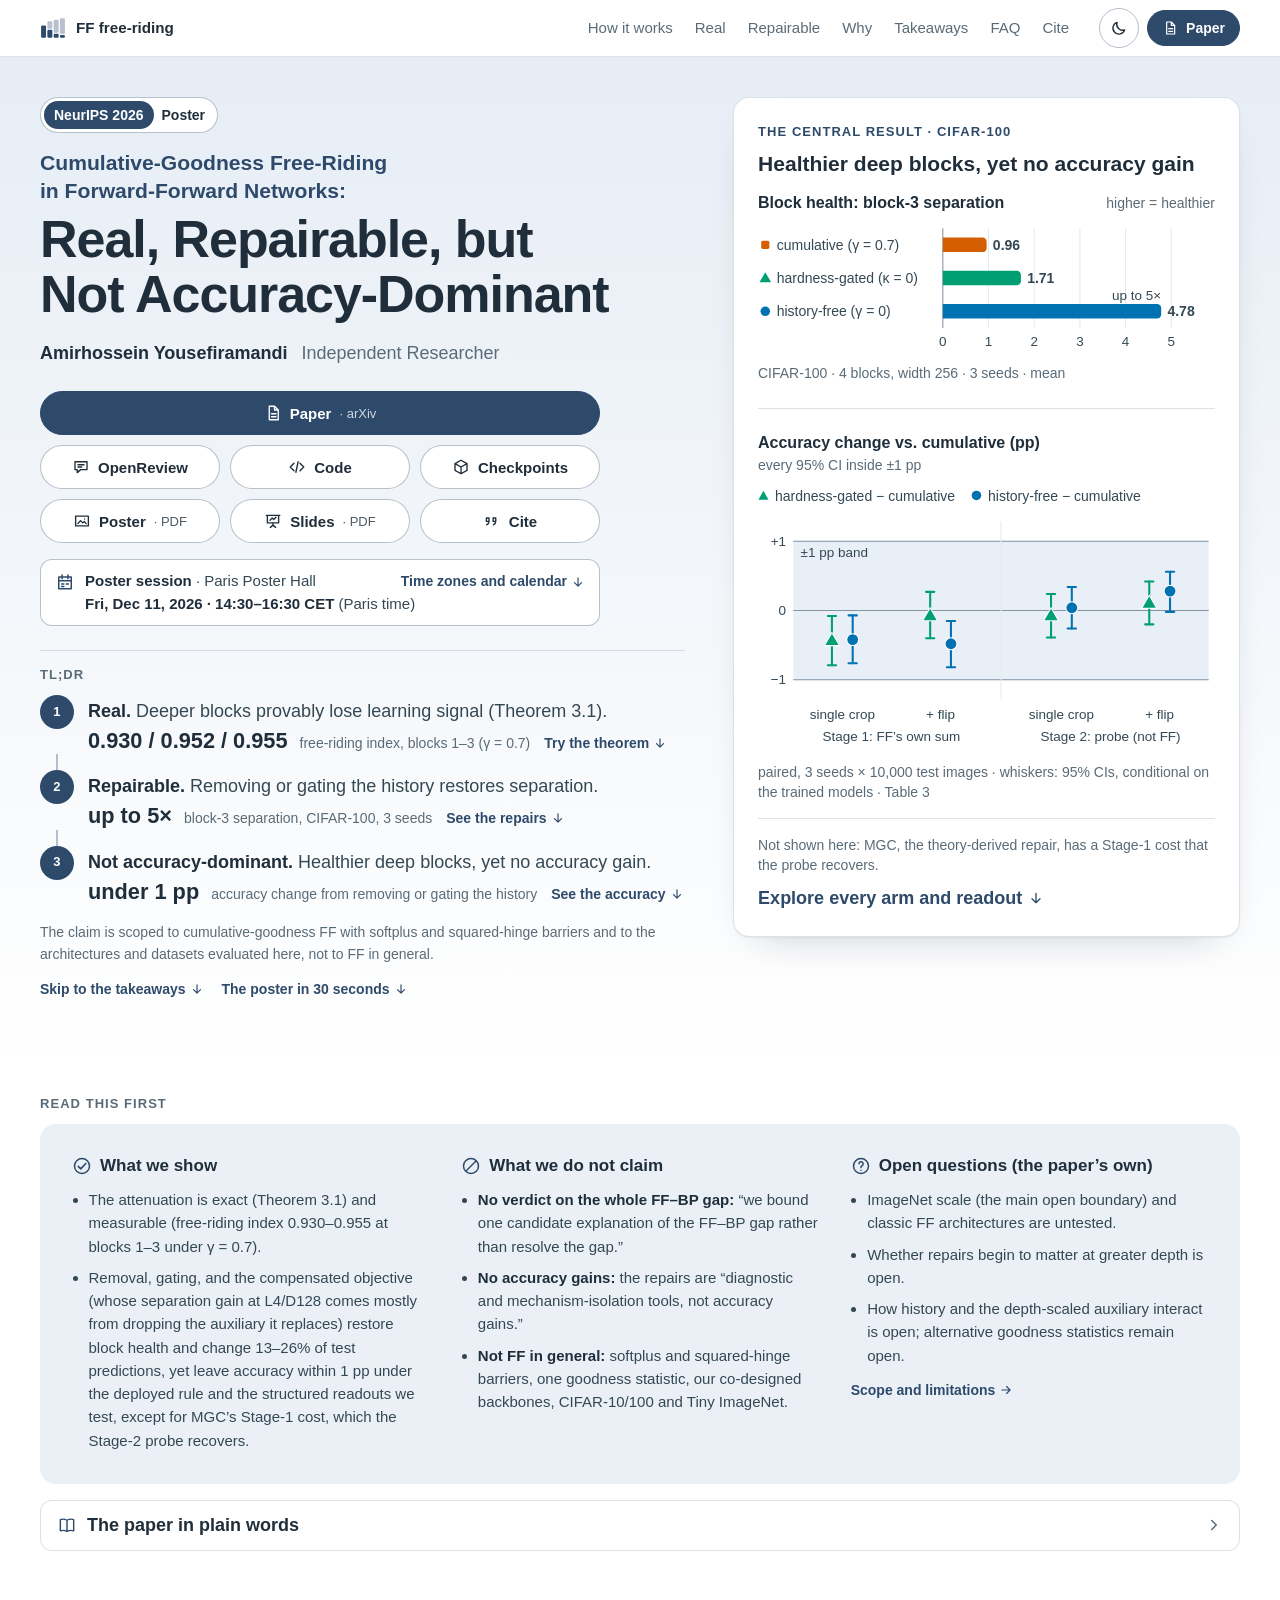
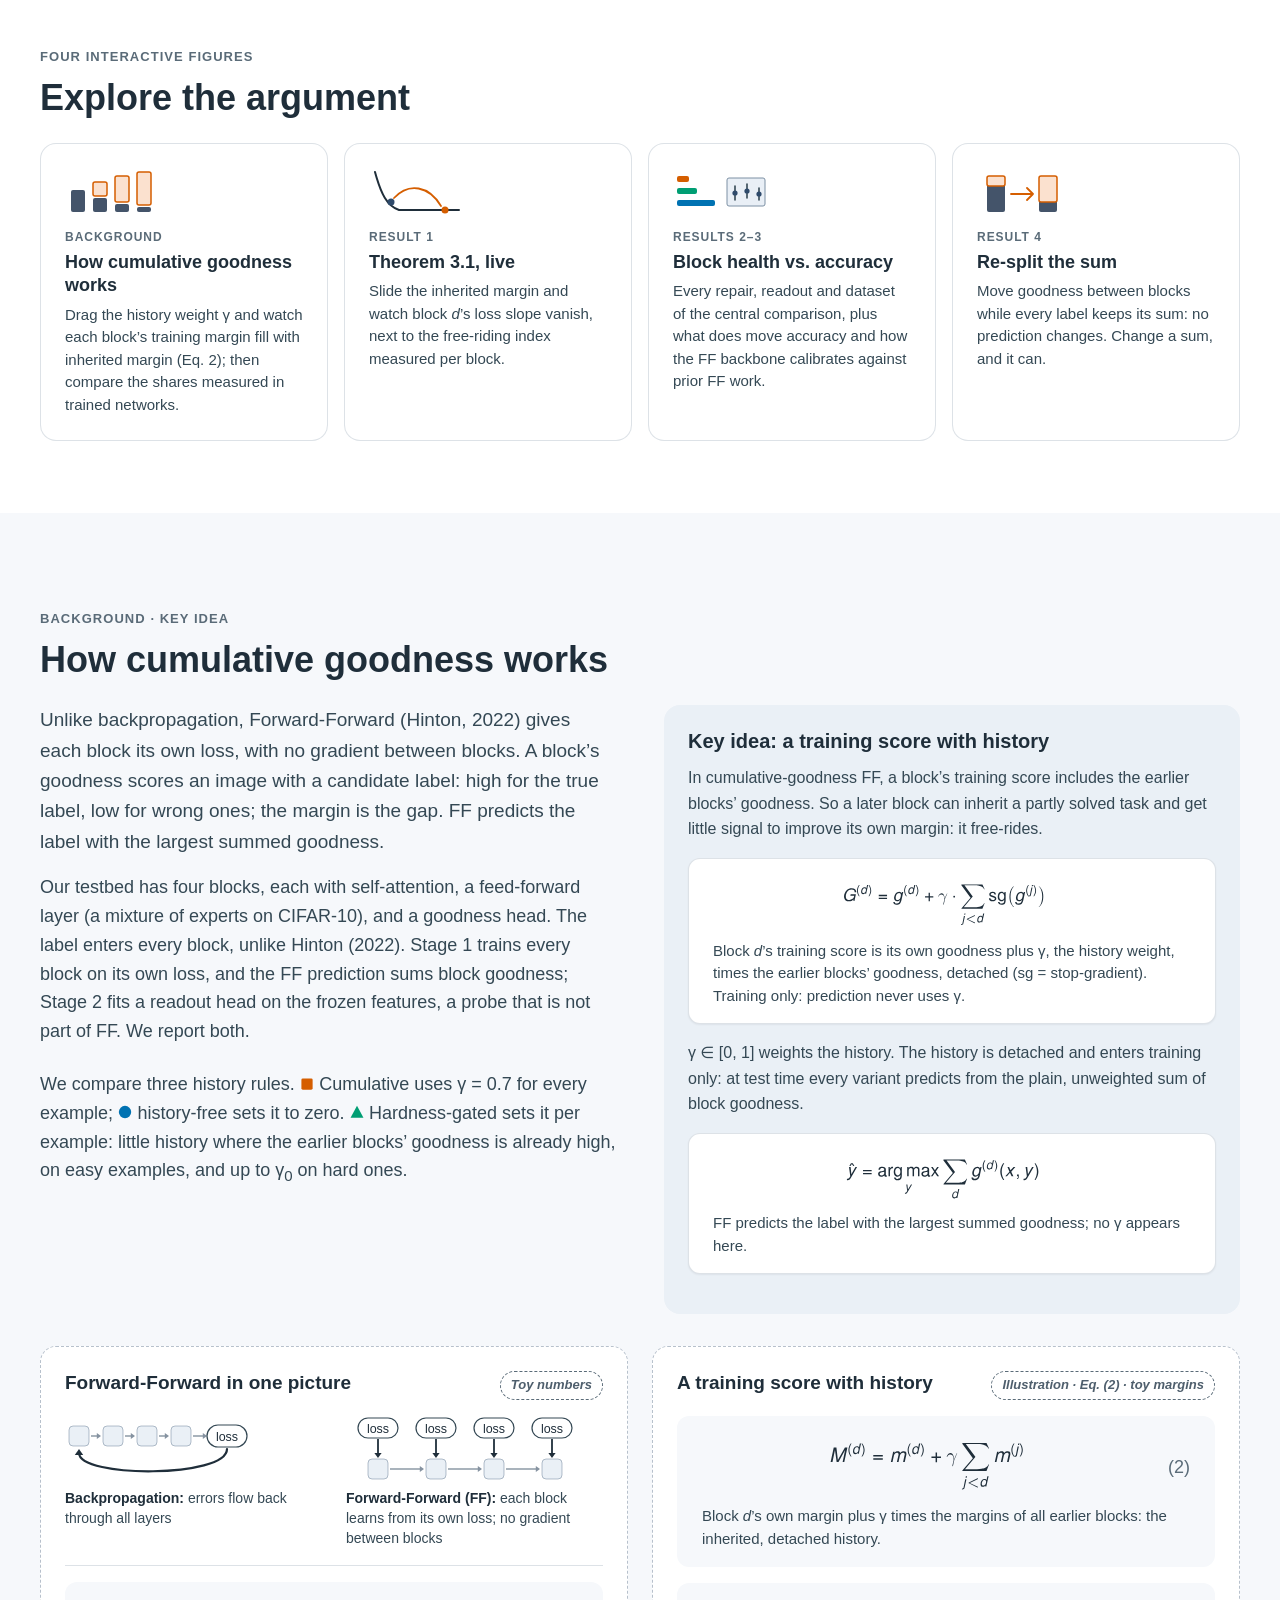
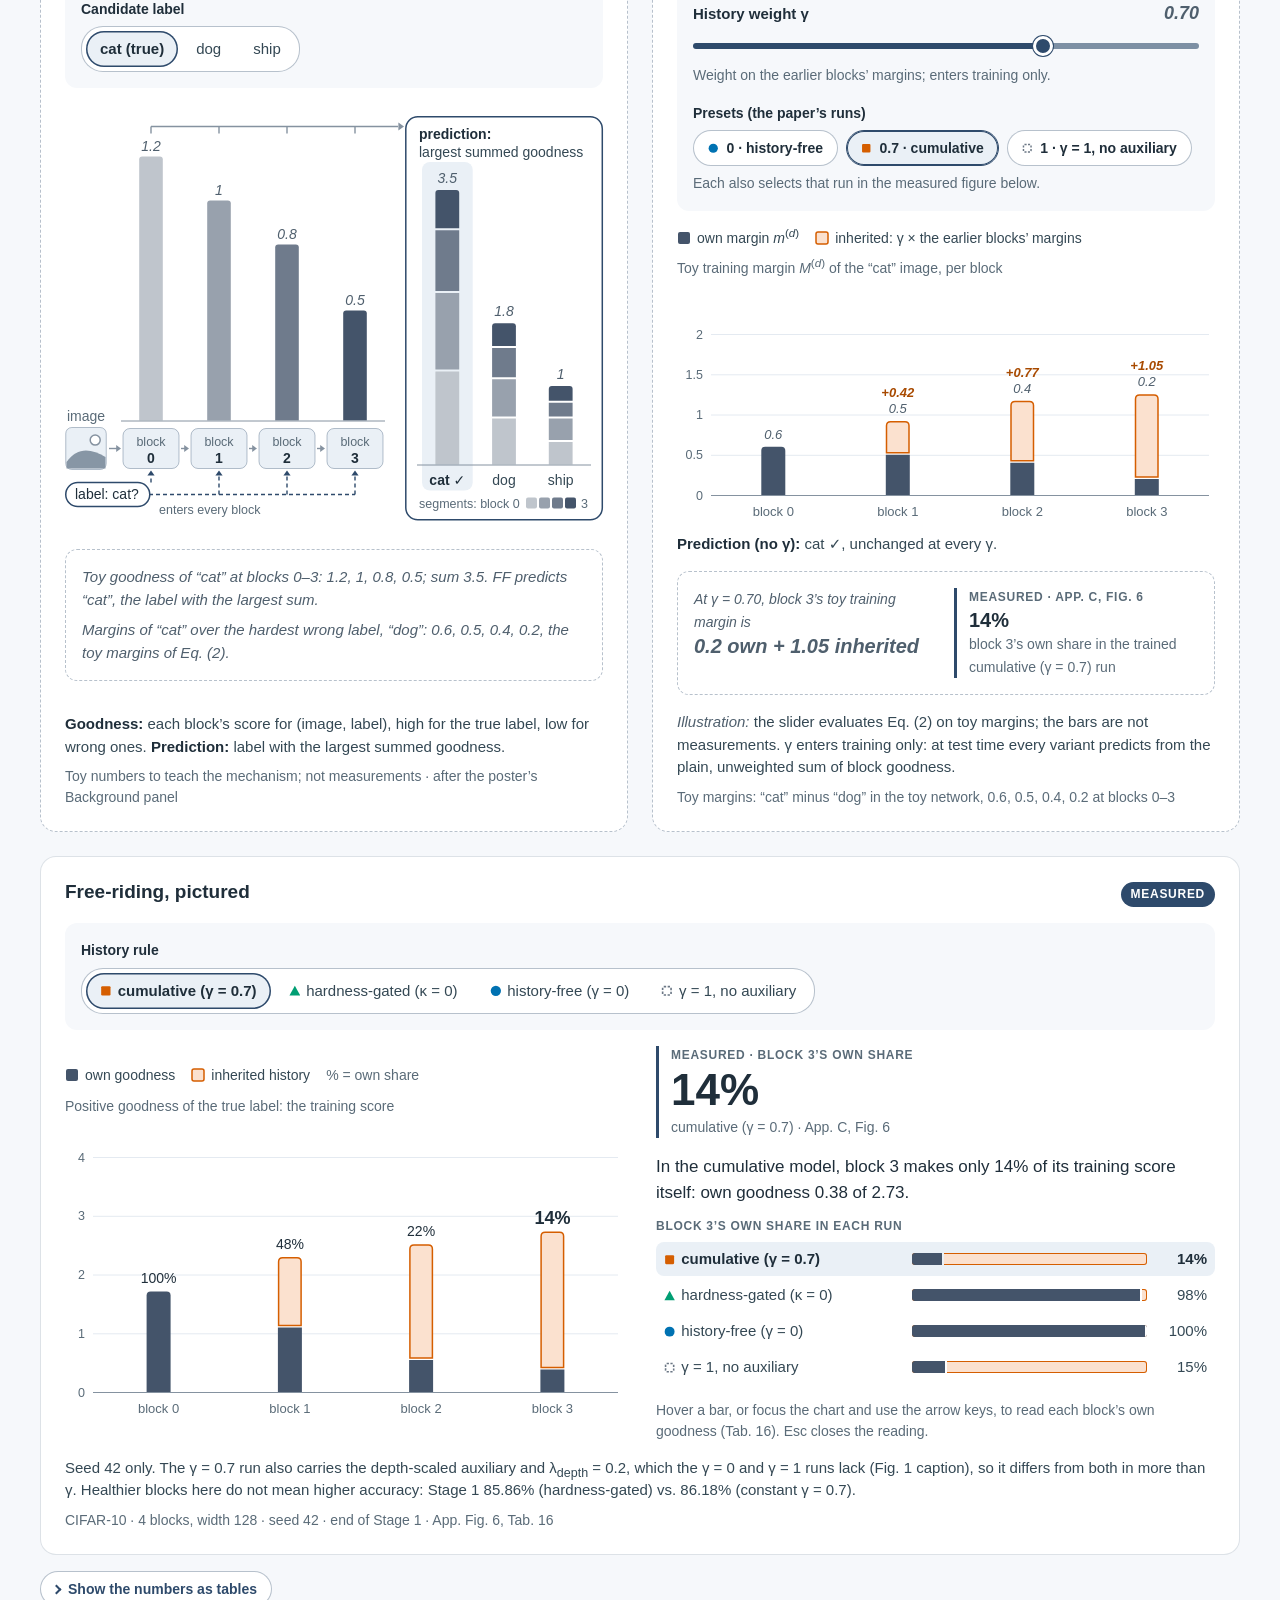
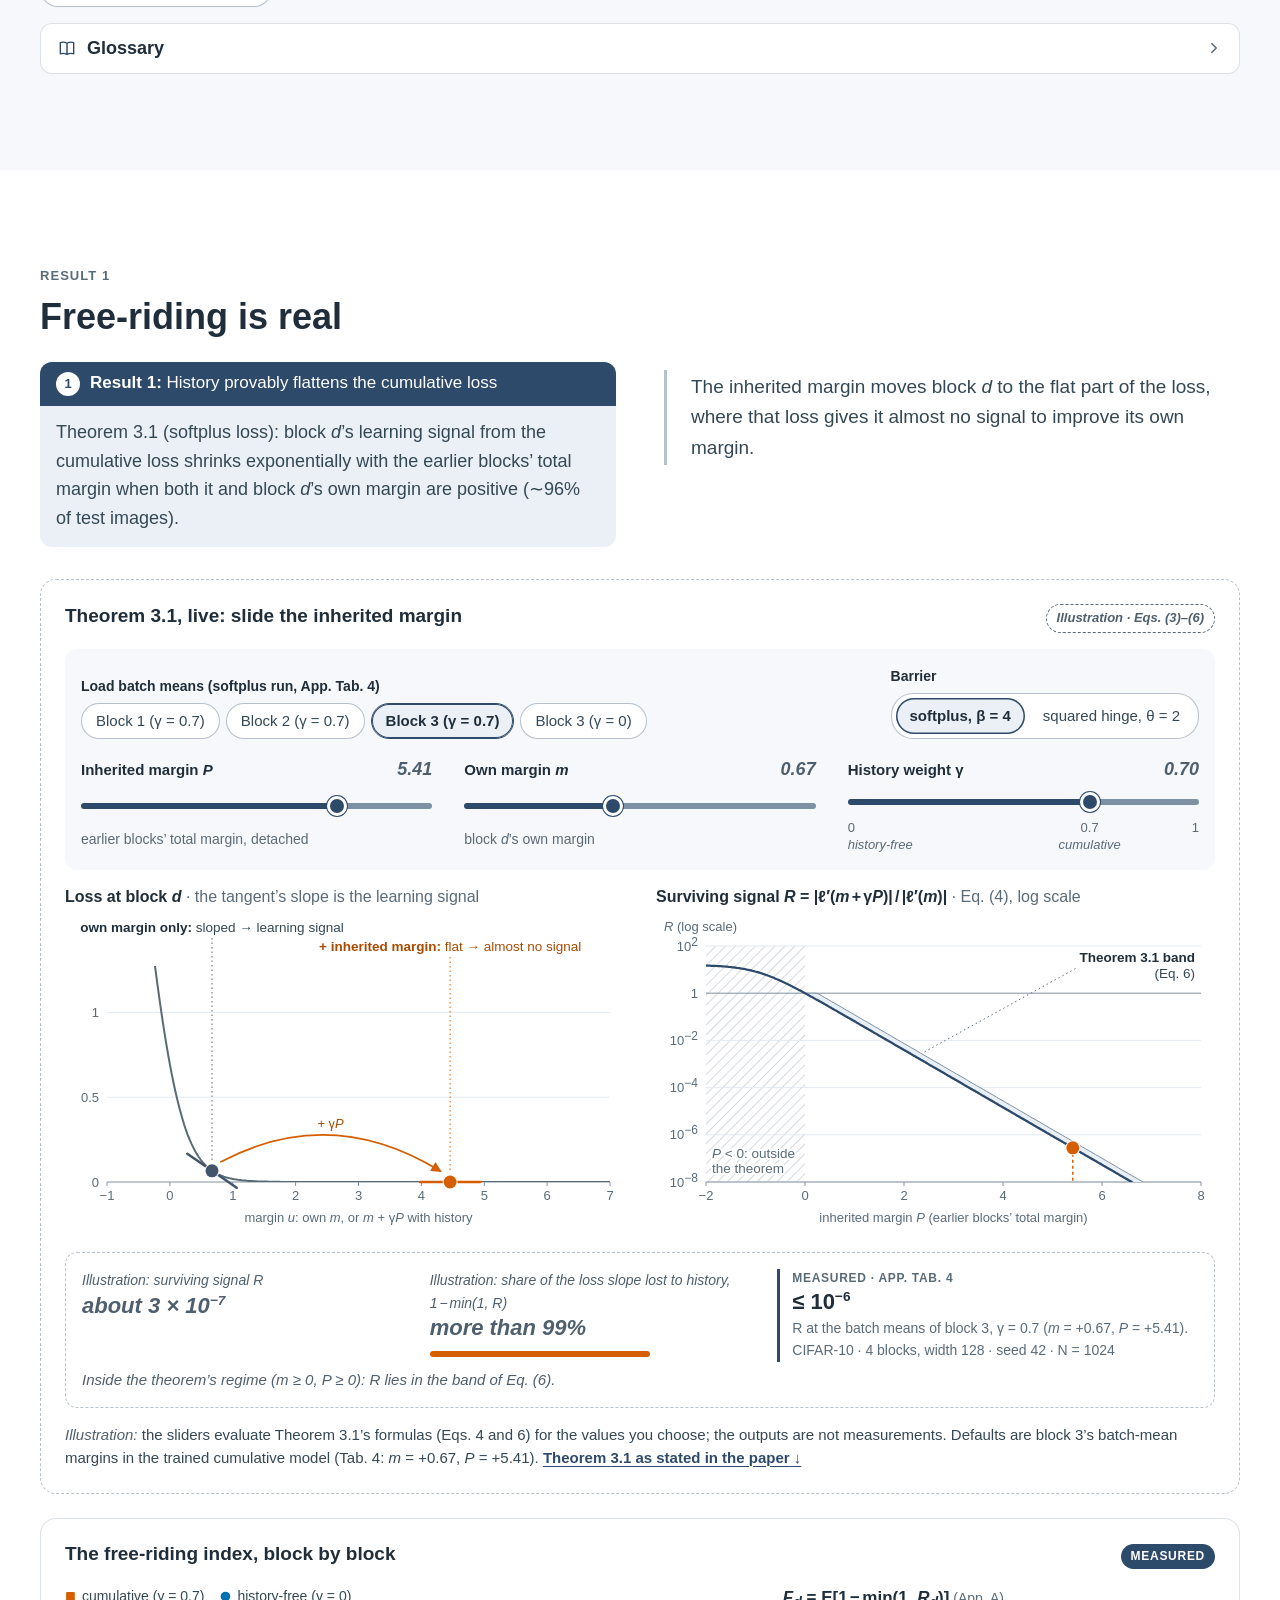
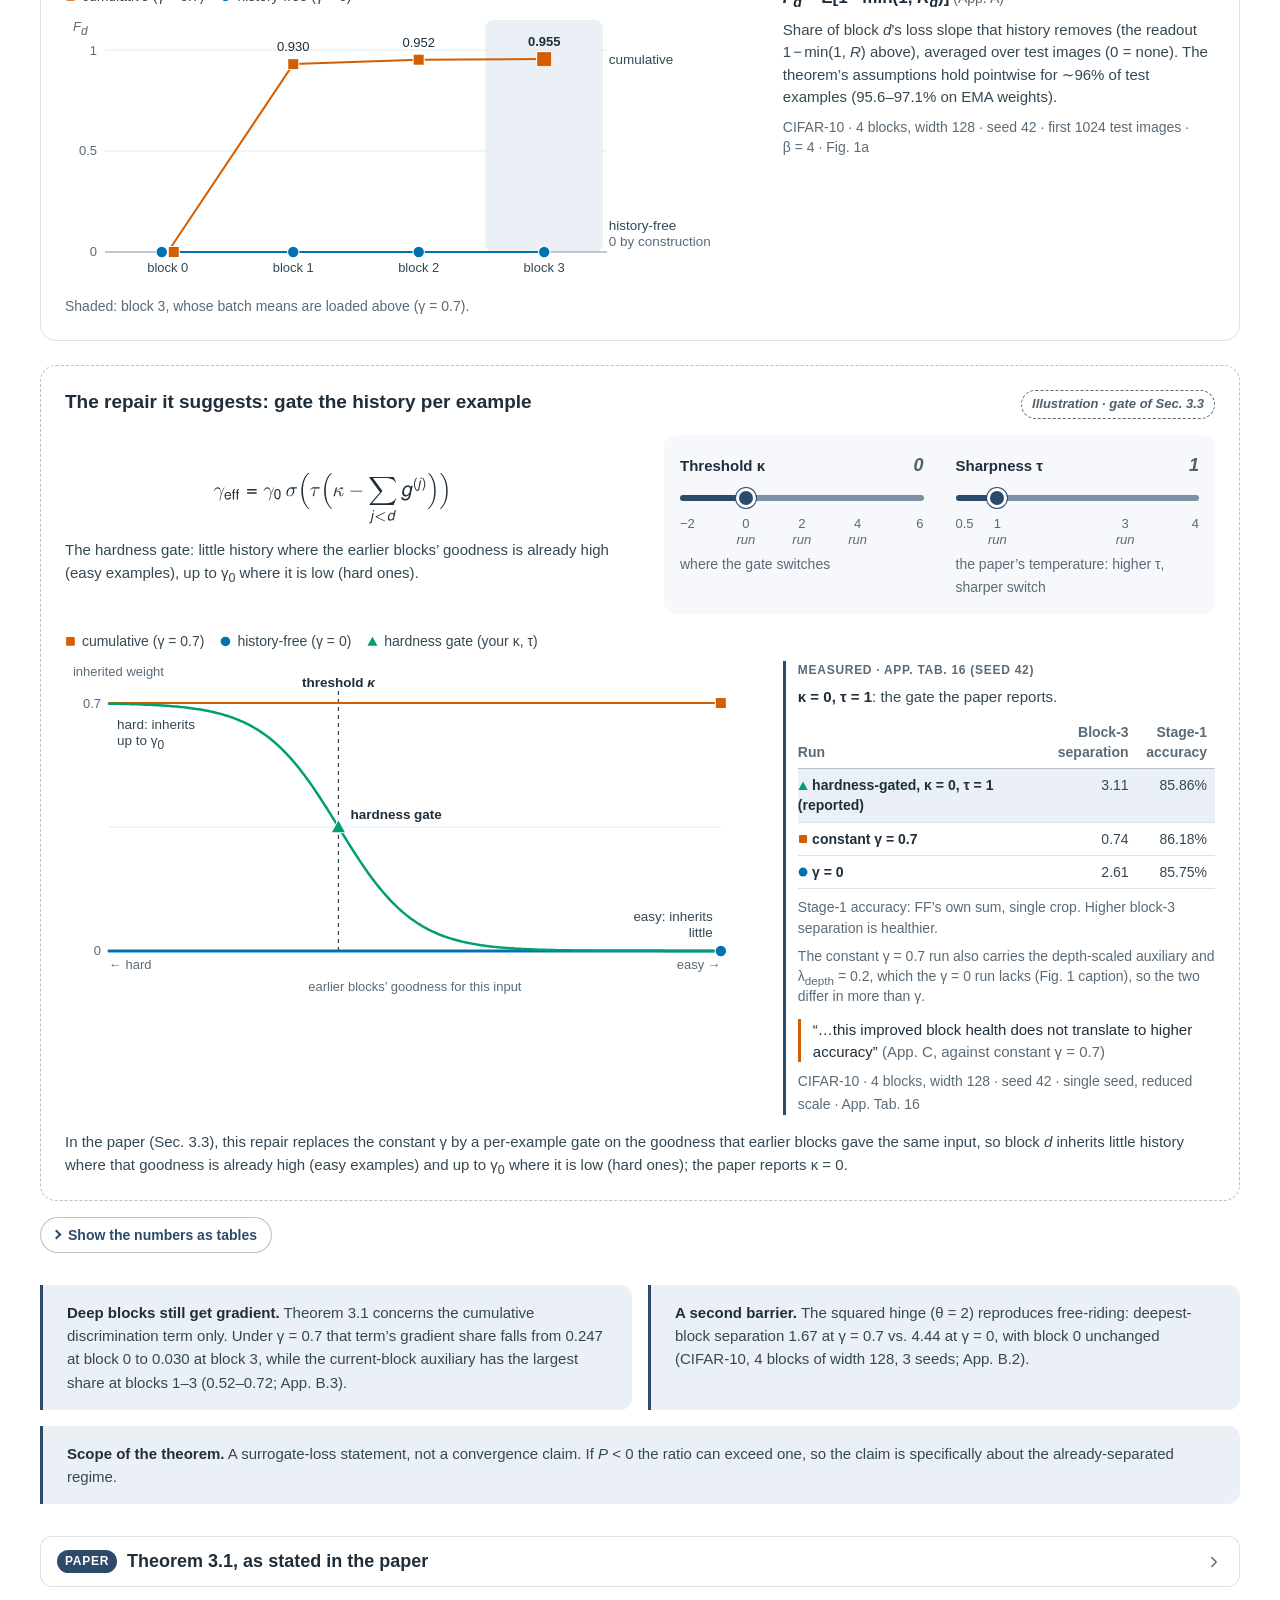
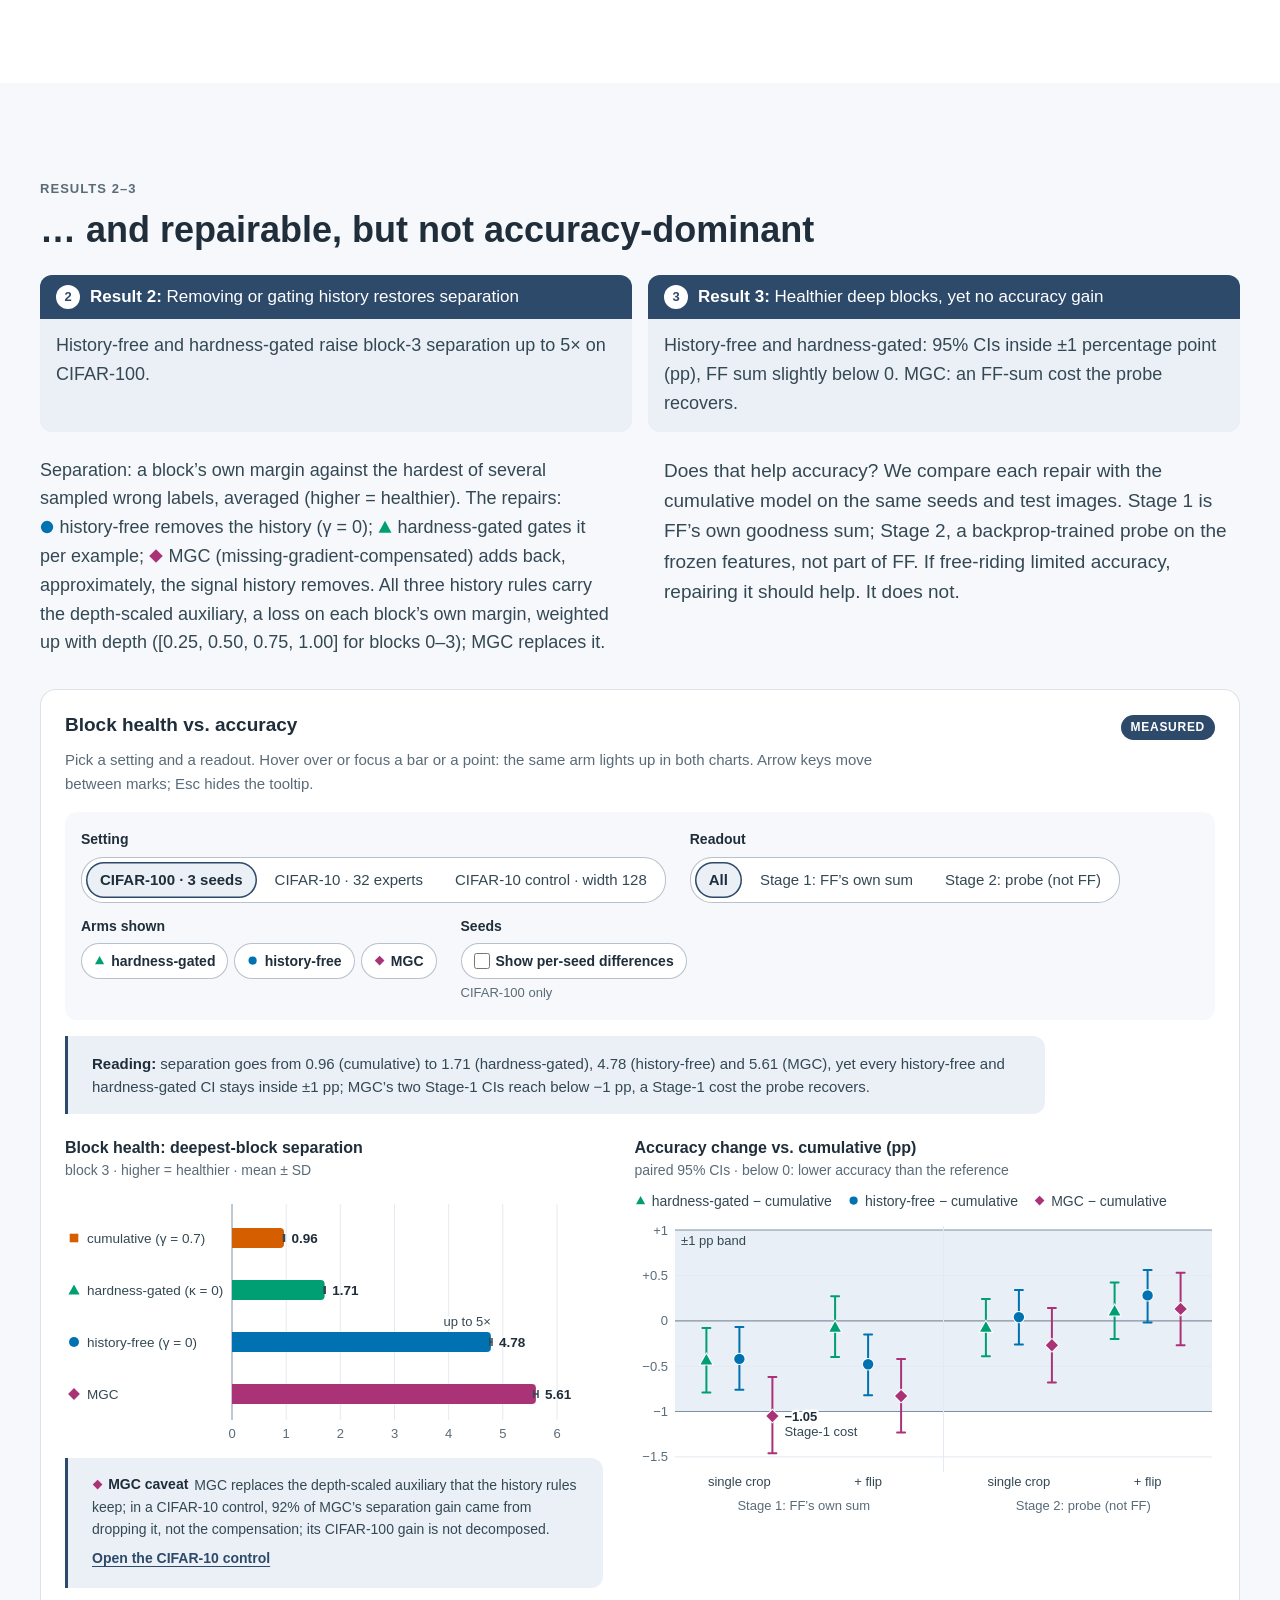
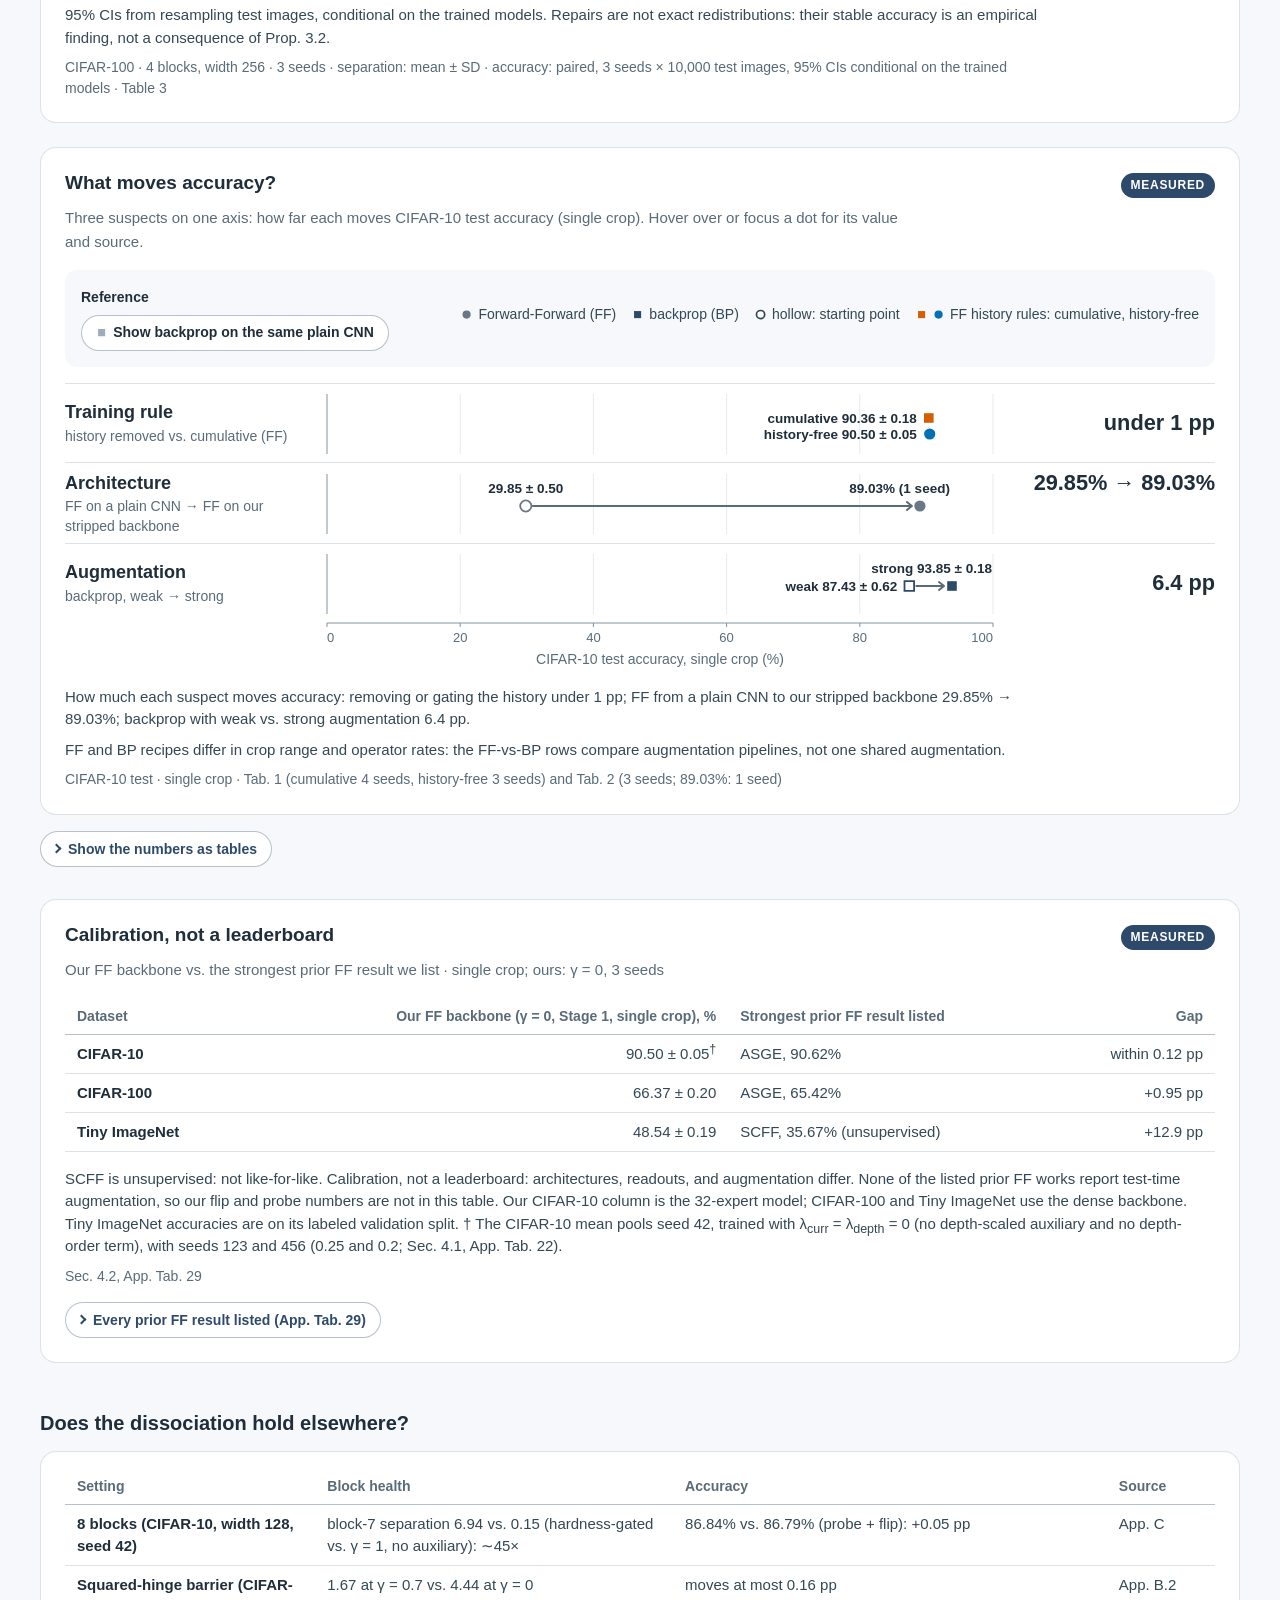
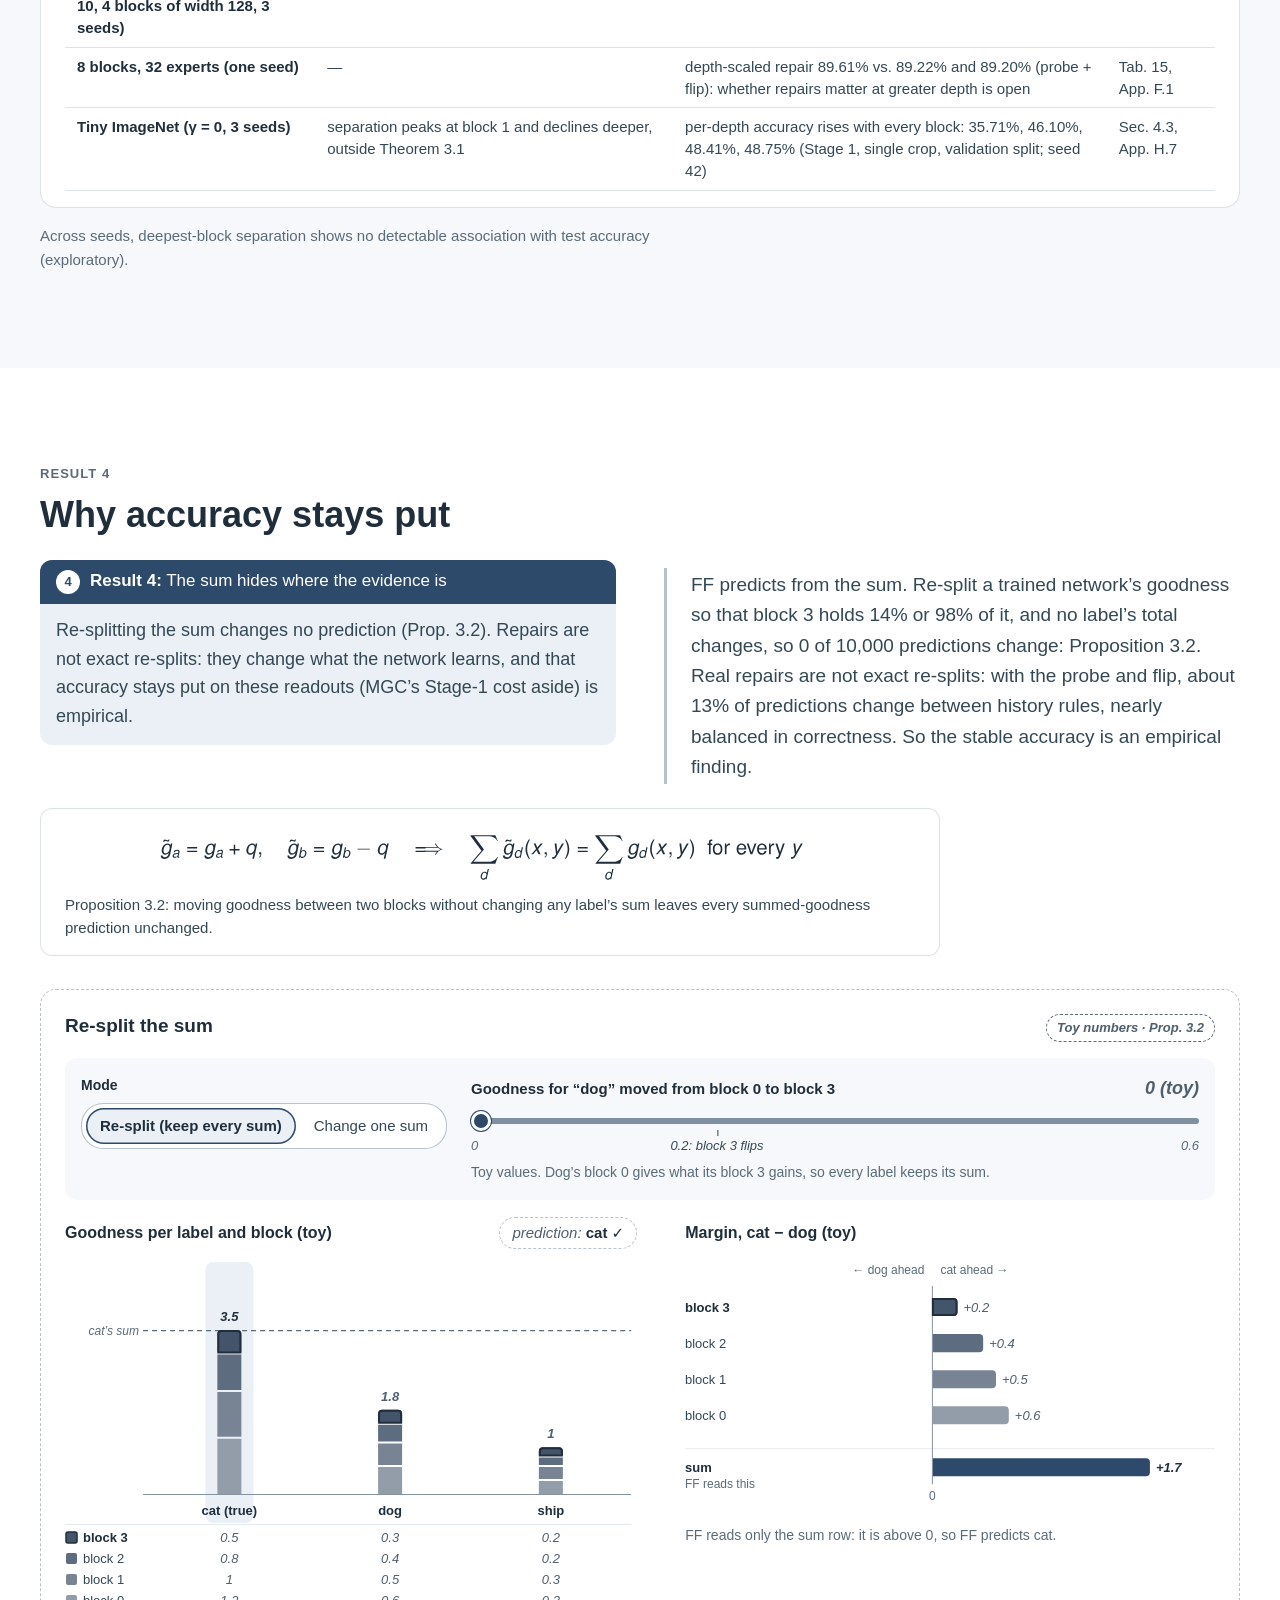
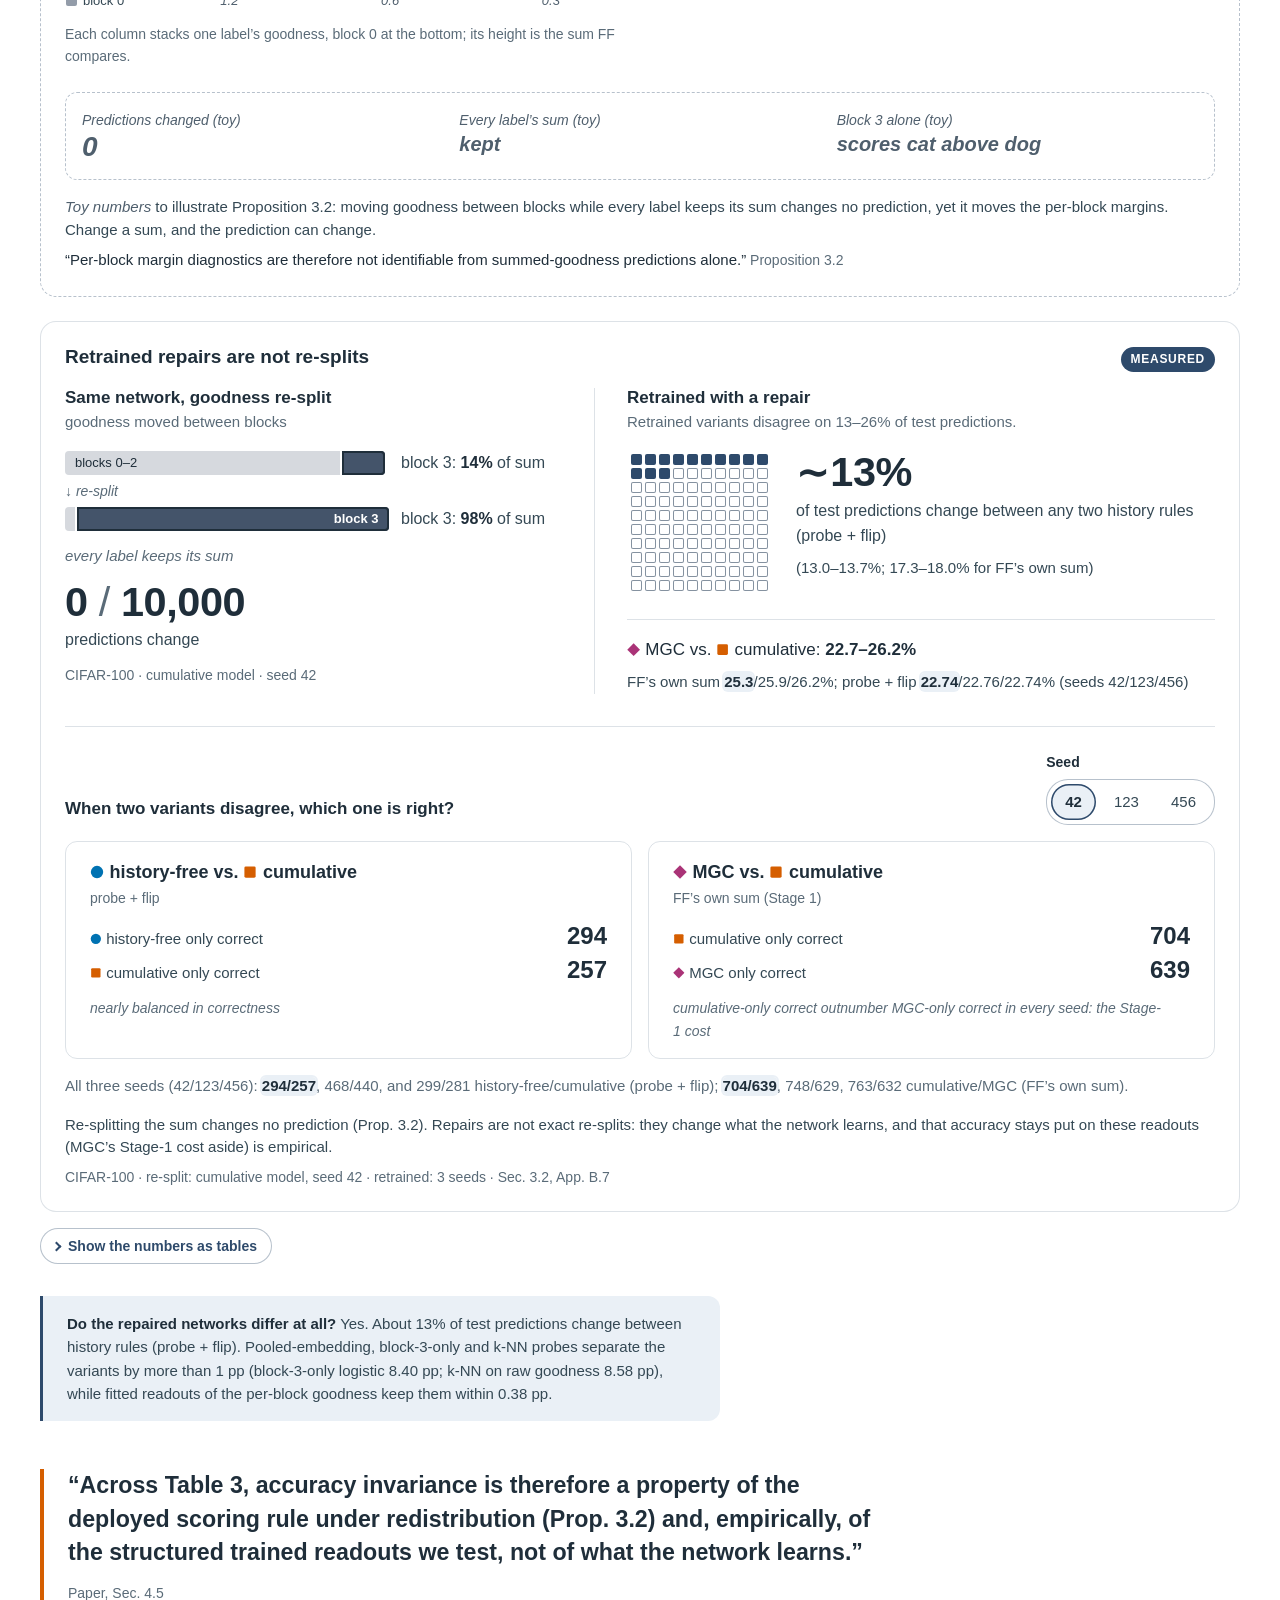
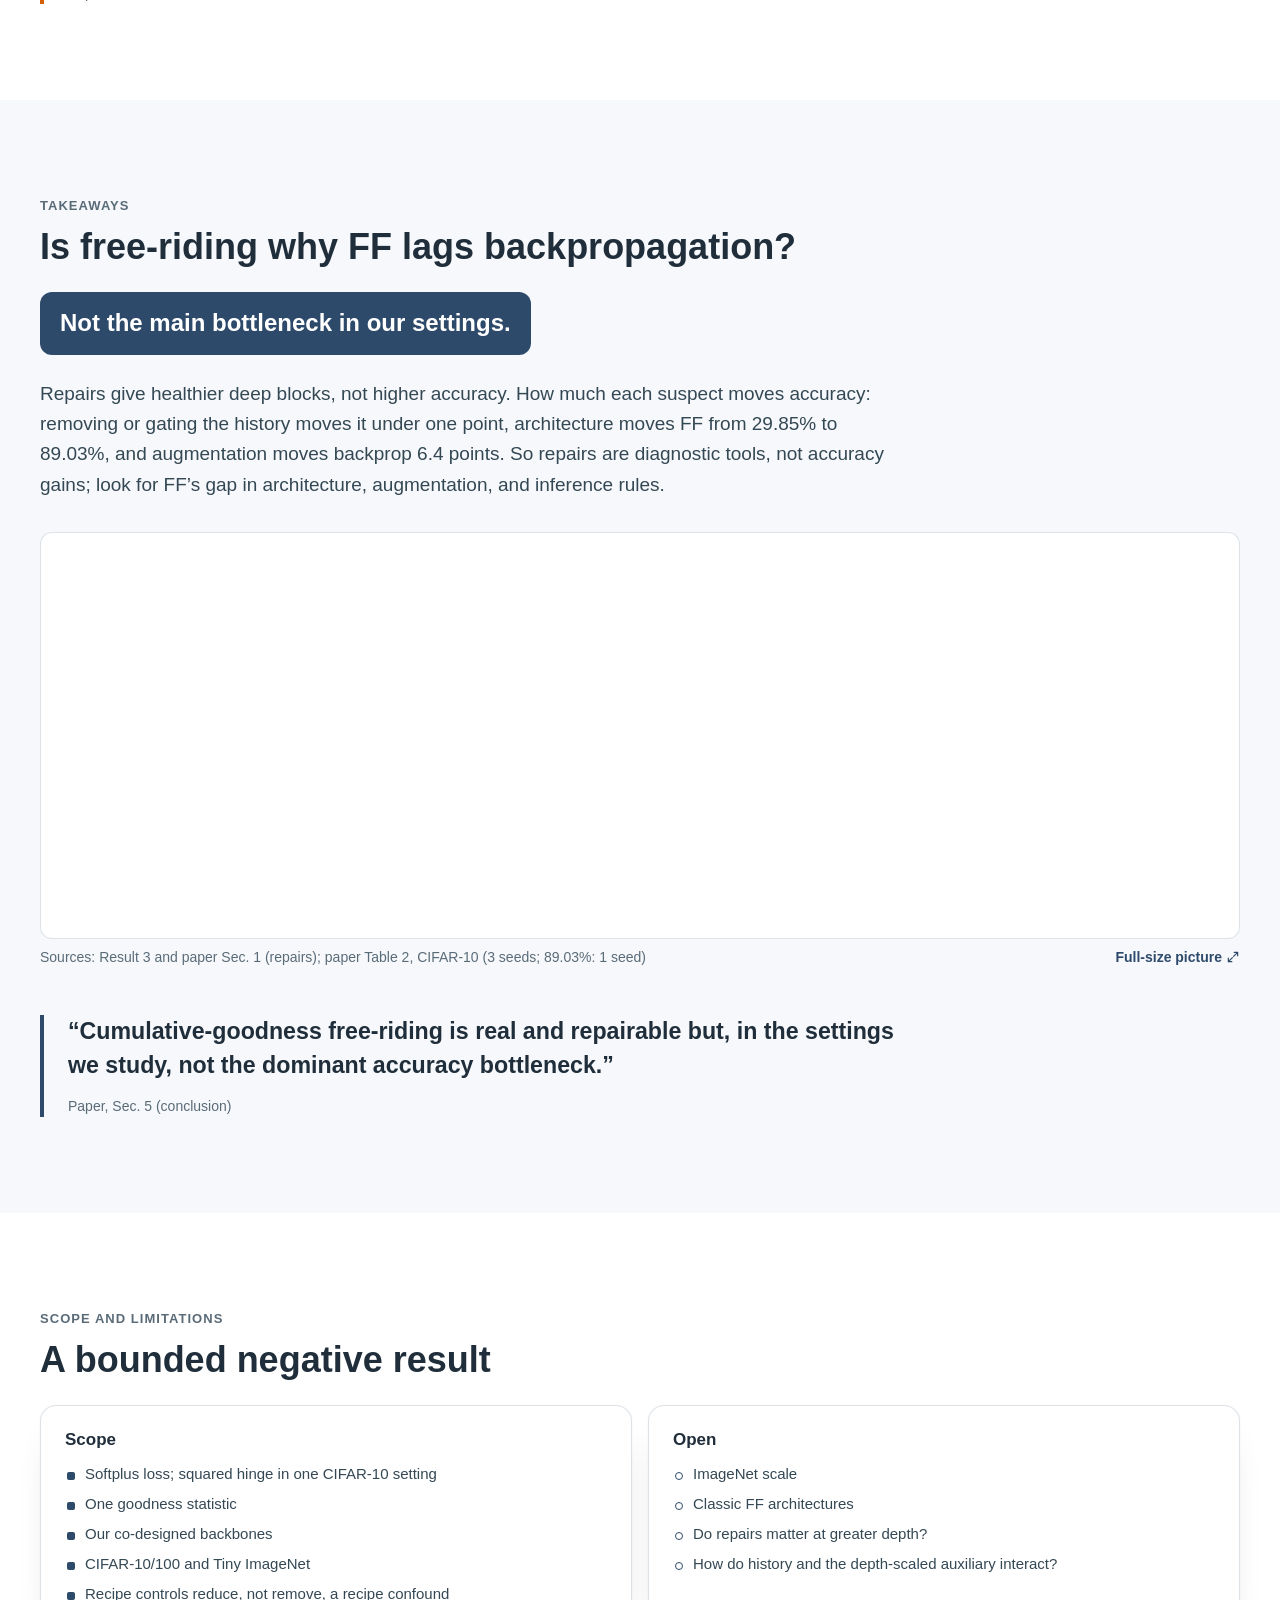
==== index.html @ 9ceee150 "Project page for the NeurIPS 2026 paper" ====
<!doctype html>
<html lang="en-US" class="no-js">
<head>
<meta charset="utf-8">
<meta name="viewport" content="width=device-width, initial-scale=1">
<meta http-equiv="Content-Security-Policy" content="default-src 'none'; script-src 'self'; style-src 'self'; img-src 'self'; base-uri 'none'; form-action 'none'">
<meta name="referrer" content="no-referrer">
<meta name="color-scheme" content="light dark">
<meta name="theme-color" content="#ffffff" media="(prefers-color-scheme: light)">
<meta name="theme-color" content="#0e1621" media="(prefers-color-scheme: dark)">
<title>Cumulative-Goodness Free-Riding in Forward-Forward Networks (NeurIPS 2026)</title>
<meta name="description" content="Deeper layers of cumulative-goodness Forward-Forward networks provably lose learning signal; removing or gating the accumulation restores layer health, yet accuracy does not improve under deployed and structured readouts we test: free-riding is not the main bottleneck.">
<meta name="author" content="Amirhossein Yousefiramandi">
<meta name="keywords" content="Forward-Forward algorithm, local learning, backpropagation-free training, layer-wise learning, gradient attenuation, layer free-riding, negative result, representation diagnostics">
<link rel="canonical" href="https://amirhossein-yousefi.github.io/ff-free-riding/">
<meta property="og:type" content="article">
<meta property="og:site_name" content="FF free-riding">
<meta property="og:title" content="Cumulative-Goodness Free-Riding in Forward-Forward Networks: Real, Repairable, but Not Accuracy-Dominant">
<meta property="og:description" content="Deeper layers of cumulative-goodness Forward-Forward networks provably lose learning signal; removing or gating the accumulation restores layer health, yet accuracy does not improve under deployed and structured readouts we test: free-riding is not the main bottleneck.">
<meta property="og:url" content="https://amirhossein-yousefi.github.io/ff-free-riding/">
<meta property="og:image" content="https://amirhossein-yousefi.github.io/ff-free-riding/assets/img/social_1200x630.png">
<meta property="og:image:type" content="image/png">
<meta property="og:image:width" content="1200">
<meta property="og:image:height" content="630">
<meta property="og:image:alt" content="Title card: Cumulative-Goodness Free-Riding in Forward-Forward Networks: Real, Repairable, but Not Accuracy-Dominant. NeurIPS 2026 poster by Amirhossein Yousefiramandi, Independent Researcher. Real: free-riding index 0.930 / 0.952 / 0.955 at blocks 1–3 (γ = 0.7). Repairable: up to 5× block-3 separation on CIFAR-100. Not accuracy-dominant: under 1 pp accuracy change from removing or gating the history.">
<meta name="twitter:card" content="summary_large_image">
<meta name="twitter:title" content="Cumulative-Goodness Free-Riding in Forward-Forward Networks: Real, Repairable, but Not Accuracy-Dominant">
<meta name="twitter:description" content="Deeper layers of cumulative-goodness Forward-Forward networks provably lose learning signal; removing or gating the accumulation restores layer health, yet accuracy does not improve under deployed and structured readouts we test: free-riding is not the main bottleneck.">
<meta name="twitter:image" content="https://amirhossein-yousefi.github.io/ff-free-riding/assets/img/social_1200x630.png">
<meta name="twitter:image:alt" content="Title card: Cumulative-Goodness Free-Riding in Forward-Forward Networks: Real, Repairable, but Not Accuracy-Dominant. NeurIPS 2026 poster by Amirhossein Yousefiramandi. Real: free-riding index 0.930 / 0.952 / 0.955 at blocks 1–3. Repairable: up to 5× block-3 separation on CIFAR-100. Not accuracy-dominant: under 1 pp accuracy change from removing or gating the history.">
<link rel="icon" href="assets/img/favicon.svg" type="image/svg+xml">
<link rel="stylesheet" href="assets/css/site.css">
<link rel="stylesheet" href="assets/css/comp_cumulative.css">
<link rel="stylesheet" href="assets/css/comp_theory.css">
<link rel="stylesheet" href="assets/css/comp_results.css">
<link rel="stylesheet" href="assets/css/comp_redistribution.css">
<script src="assets/data/site_data.js" defer></script>
<script src="assets/data/cumulative.js" defer></script>
<script src="assets/data/theory.js" defer></script>
<script src="assets/data/results.js" defer></script>
<script src="assets/data/redistribution.js" defer></script>
<script type="module" src="assets/js/site.js"></script>
<script type="module" src="assets/js/comp_cumulative.js"></script>
<script type="module" src="assets/js/comp_theory.js"></script>
<script type="module" src="assets/js/comp_results.js"></script>
<script type="module" src="assets/js/comp_redistribution.js"></script>
</head>
<body>
<svg class="sprite" aria-hidden="true" focusable="false">
  <symbol id="i-paper" viewBox="0 0 24 24"><path d="M7 3h7l5 5v13H7z M14 3v5h5 M10 13h6 M10 17h6" fill="none" stroke="currentColor" stroke-width="1.8" stroke-linejoin="round" stroke-linecap="round"/></symbol>
  <symbol id="i-code" viewBox="0 0 24 24"><path d="M8 7l-5 5 5 5 M16 7l5 5-5 5 M13.5 5l-3 14" fill="none" stroke="currentColor" stroke-width="1.8" stroke-linecap="round" stroke-linejoin="round"/></symbol>
  <symbol id="i-box" viewBox="0 0 24 24"><path d="M12 3l8 4.5v9L12 21l-8-4.5v-9z M4 7.5l8 4.5 8-4.5 M12 12v9" fill="none" stroke="currentColor" stroke-width="1.8" stroke-linejoin="round"/></symbol>
  <symbol id="i-poster" viewBox="0 0 24 24"><path d="M3.5 5.5h17v13h-17z M6.5 15.5l3.5-4 3 3 2-2 2.5 3 M15.5 9.2h.01" fill="none" stroke="currentColor" stroke-width="1.8" stroke-linejoin="round" stroke-linecap="round"/></symbol>
  <symbol id="i-slides" viewBox="0 0 24 24"><path d="M3 4.5h18 M4.5 4.5v10h15v-10 M12 14.5v3 M8.5 20.5l3.5-3 3.5 3 M8 11l3-3 2 2 3-3" fill="none" stroke="currentColor" stroke-width="1.8" stroke-linejoin="round" stroke-linecap="round"/></symbol>
  <symbol id="i-quote" viewBox="0 0 24 24"><path d="M5 17c1.8-.6 3-2 3-4.2V8H4.5v4.5H8 M14 17c1.8-.6 3-2 3-4.2V8h-3.5v4.5H17" fill="none" stroke="currentColor" stroke-width="1.8" stroke-linejoin="round" stroke-linecap="round"/></symbol>
  <symbol id="i-down" viewBox="0 0 24 24"><path d="M12 5v14 M6 13l6 6 6-6" fill="none" stroke="currentColor" stroke-width="2" stroke-linecap="round" stroke-linejoin="round"/></symbol>
  <symbol id="i-expand" viewBox="0 0 24 24"><path d="M14 4h6v6 M20 4l-7 7 M10 20H4v-6 M4 20l7-7" fill="none" stroke="currentColor" stroke-width="2" stroke-linecap="round" stroke-linejoin="round"/></symbol>
  <symbol id="i-right" viewBox="0 0 24 24"><path d="M5 12h14 M13 6l6 6-6 6" fill="none" stroke="currentColor" stroke-width="2" stroke-linecap="round" stroke-linejoin="round"/></symbol>
  <symbol id="i-chev" viewBox="0 0 24 24"><path d="M9 6l6 6-6 6" fill="none" stroke="currentColor" stroke-width="2" stroke-linecap="round" stroke-linejoin="round"/></symbol>
  <symbol id="i-menu" viewBox="0 0 24 24"><path d="M4 7h16 M4 12h16 M4 17h16" fill="none" stroke="currentColor" stroke-width="2" stroke-linecap="round"/></symbol>
  <symbol id="i-check" viewBox="0 0 24 24"><circle cx="12" cy="12" r="9" fill="none" stroke="currentColor" stroke-width="1.8"/><path d="M7.5 12.5l3 3 6-6.5" fill="none" stroke="currentColor" stroke-width="2" stroke-linecap="round" stroke-linejoin="round"/></symbol>
  <symbol id="i-not" viewBox="0 0 24 24"><circle cx="12" cy="12" r="9" fill="none" stroke="currentColor" stroke-width="1.8"/><path d="M6 18L18 6" fill="none" stroke="currentColor" stroke-width="1.8" stroke-linecap="round"/></symbol>
  <symbol id="i-open" viewBox="0 0 24 24"><circle cx="12" cy="12" r="9" fill="none" stroke="currentColor" stroke-width="1.8"/><path d="M9.6 9.4a2.5 2.5 0 1 1 3.6 2.3c-.8.4-1.2.9-1.2 1.8v.4 M12 17h.01" fill="none" stroke="currentColor" stroke-width="1.8" stroke-linecap="round"/></symbol>
  <symbol id="i-theme-light" viewBox="0 0 24 24"><circle cx="12" cy="12" r="4" fill="none" stroke="currentColor" stroke-width="1.8"/><path d="M12 2.5v2.2 M12 19.3v2.2 M2.5 12h2.2 M19.3 12h2.2 M5.3 5.3l1.6 1.6 M17.1 17.1l1.6 1.6 M5.3 18.7l1.6-1.6 M17.1 6.9l1.6-1.6" fill="none" stroke="currentColor" stroke-width="1.8" stroke-linecap="round"/></symbol>
  <symbol id="i-theme-dark" viewBox="0 0 24 24"><path d="M19.5 14.6A8 8 0 0 1 9.4 4.5a8 8 0 1 0 10.1 10.1z" fill="none" stroke="currentColor" stroke-width="1.8" stroke-linejoin="round"/></symbol>
  <symbol id="i-copy" viewBox="0 0 24 24"><path d="M9 9h10v11H9z M15 9V4H5v11h4" fill="none" stroke="currentColor" stroke-width="1.8" stroke-linejoin="round"/></symbol>
  <symbol id="i-cpu" viewBox="0 0 24 24"><path d="M7 7h10v10H7z M10 10h4v4h-4z M9.5 3v4 M14.5 3v4 M9.5 17v4 M14.5 17v4 M3 9.5h4 M3 14.5h4 M17 9.5h4 M17 14.5h4" fill="none" stroke="currentColor" stroke-width="1.7" stroke-linejoin="round" stroke-linecap="round"/></symbol>
  <symbol id="i-clock" viewBox="0 0 24 24"><circle cx="12" cy="12" r="8.5" fill="none" stroke="currentColor" stroke-width="1.8"/><path d="M12 7.5V12l3 2" fill="none" stroke="currentColor" stroke-width="1.8" stroke-linecap="round" stroke-linejoin="round"/></symbol>
  <symbol id="i-book" viewBox="0 0 24 24"><path d="M4 5.5C6.5 4.6 9.3 4.7 12 6.3c2.7-1.6 5.5-1.7 8-.8V19c-2.5-.9-5.3-.8-8 .8-2.7-1.6-5.5-1.7-8-.8z M12 6.3v13.5" fill="none" stroke="currentColor" stroke-width="1.7" stroke-linejoin="round"/></symbol>
  <symbol id="i-forum" viewBox="0 0 24 24"><path d="M4 5h16v10.5h-8.5L7 19.5v-4H4z M8 9h8 M8 12h5" fill="none" stroke="currentColor" stroke-width="1.8" stroke-linejoin="round" stroke-linecap="round"/></symbol>
  <symbol id="i-calendar" viewBox="0 0 24 24"><path d="M4.5 6h15v14h-15z M4.5 10.5h15 M8.5 3.5v4.5 M15.5 3.5v4.5 M8 14.5h2.5 M13.5 14.5h2.5 M8 17.5h2.5" fill="none" stroke="currentColor" stroke-width="1.8" stroke-linejoin="round" stroke-linecap="round"/></symbol>
  <symbol id="sh-square" viewBox="0 0 10 10"><rect x="1" y="1" width="8" height="8" rx="1"/></symbol>
  <symbol id="sh-circle" viewBox="0 0 10 10"><circle cx="5" cy="5" r="4.4"/></symbol>
  <symbol id="sh-triangle" viewBox="0 0 10 10"><path d="M5 .6l4.6 8.4H.4z"/></symbol>
  <symbol id="sh-diamond" viewBox="0 0 10 10"><path d="M5 .2l4.8 4.8L5 9.8.2 5z"/></symbol>
  <symbol id="sh-hollow" viewBox="0 0 10 10"><rect x="1.4" y="1.4" width="7.2" height="7.2" rx="1" fill="none" stroke="currentColor" stroke-width="1.4" stroke-dasharray="2 1.3"/></symbol>
</svg>

<a class="skip-link" href="#main">Skip to content</a>

<header class="topbar" id="topbar">
  <div class="wrap topbar__row">
    <a class="brand" href="#top" aria-label="FF free-riding: back to the top">
      <svg class="brand__glyph" viewBox="0 0 24 24" aria-hidden="true"><rect class="own" x="1" y="9.7" width="4.6" height="11.3" rx="1"/><rect class="inh" x="6.8" y="5.8" width="4.6" height="6.9" rx="1"/><rect class="own" x="6.8" y="13.7" width="4.6" height="7.3" rx="1"/><rect class="inh" x="12.6" y="4.4" width="4.6" height="12" rx="1"/><rect class="own" x="12.6" y="17.4" width="4.6" height="3.6" rx="1"/><rect class="inh" x="18.4" y="3" width="4.6" height="14.5" rx="1"/><rect class="own" x="18.4" y="18.5" width="4.6" height="2.5" rx="1"/></svg>
      <span class="brand__name">FF free-riding</span>
    </a>
    <nav class="toc" aria-label="Sections">
      <ul>
        <li><a href="#how">How it works</a></li>
        <li><a href="#real">Real</a></li>
        <li><a href="#results">Repairable</a></li>
        <li><a href="#why">Why</a></li>
        <li><a href="#verdict">Takeaways</a></li>
        <li><a href="#faq">FAQ</a></li>
        <li><a href="#cite">Cite</a></li>
      </ul>
    </nav>
    <div class="topbar__actions">
      <details class="menu">
        <summary aria-label="Contents"><svg aria-hidden="true"><use href="#i-menu"/></svg><span class="menu__label">Contents</span></summary>
        <nav class="menu__panel" aria-label="Contents">
          <a href="#read-first">Read this first</a>
          <a href="#explore">Four interactive figures</a>
          <a href="#how">Background: how cumulative goodness works</a>
          <a href="#real">Result 1: free-riding is real</a>
          <a href="#results">Results 2–3: repairable, but not accuracy-dominant</a>
          <a href="#why">Result 4: why accuracy stays put</a>
          <a href="#verdict">Takeaways</a>
          <a href="#scope">Scope and limitations</a>
          <a href="#faq">Questions and answers</a>
          <a href="#resources">Paper, code and materials</a>
          <a href="#visit">Visit the poster (Paris)</a>
          <a href="#cite">Cite</a>
        </nav>
      </details>
      <button class="iconbtn js-only" type="button" id="theme-toggle" aria-label="Switch to the dark theme" title="Switch to the dark theme"><svg aria-hidden="true"><use href="#i-theme-dark"/></svg></button>
      <a class="btn btn--primary btn--sm" href="https://arxiv.org/abs/2605.06240" rel="noopener noreferrer"><svg aria-hidden="true"><use href="#i-paper"/></svg>Paper</a>
    </div>
  </div>
  <div class="progress" aria-hidden="true"><span class="progress__bar"></span></div>
</header>

<main id="main" tabindex="-1">
  <noscript><div class="noscript-band"><div class="wrap"><p class="noscript-note">JavaScript is off: the four interactive figures show static versions (the poster’s figures and tables). Everything else on this page works without it.</p></div></div></noscript>

  <!-- ============================================================ 1. Hero -->
  <section class="hero" id="top" aria-labelledby="title">
    <div class="wrap hero__grid">
      <div class="hero__text">
        <p class="venue"><span class="venue__conf">NeurIPS 2026</span><span class="venue__type">Poster</span></p>
        <h1 class="hero__title" id="title">
          <span class="hero__topic">Cumulative-Goodness Free-Riding in Forward-Forward Networks:</span>
          <span class="hero__verdict">Real, Repairable, but Not <span class="nw">Accuracy-Dominant</span></span>
        </h1>
        <p class="byline"><span class="byline__name">Amirhossein Yousefiramandi</span><span class="byline__aff">Independent Researcher</span></p>
        <ul class="links" aria-label="Paper, code and materials">
          <li><a class="btn btn--primary" href="https://arxiv.org/abs/2605.06240" rel="noopener noreferrer"><svg aria-hidden="true"><use href="#i-paper"/></svg>Paper<span class="btn__meta">arXiv</span></a></li>
          <li><a class="btn" href="https://openreview.net/forum?id=TN0FvatX6A" rel="noopener noreferrer"><svg aria-hidden="true"><use href="#i-forum"/></svg>OpenReview</a></li>
          <li><a class="btn" href="https://github.com/amirhossein-yousefi/ff-free-riding" rel="noopener noreferrer"><svg aria-hidden="true"><use href="#i-code"/></svg>Code</a></li>
          <li><a class="btn" href="https://huggingface.co/Amirhossein75/ff-free-riding" rel="noopener noreferrer"><svg aria-hidden="true"><use href="#i-box"/></svg>Checkpoints</a></li>
          <li><a class="btn" href="assets/files/poster_landscape.pdf"><svg aria-hidden="true"><use href="#i-poster"/></svg>Poster<span class="btn__meta">PDF</span></a></li>
          <li><a class="btn" href="assets/files/slides.pdf"><svg aria-hidden="true"><use href="#i-slides"/></svg>Slides<span class="btn__meta">PDF</span></a></li>
          <li><a class="btn" href="#cite"><svg aria-hidden="true"><use href="#i-quote"/></svg>Cite</a></li>
        </ul>
        <p class="session">
          <svg class="session__icon" aria-hidden="true"><use href="#i-calendar"/></svg>
          <span class="session__text">
            <span class="session__what"><strong>Poster session</strong><span class="session__sep"> ·</span> <span class="nw">Paris Poster Hall</span></span>
            <span class="session__when"><span class="nw" data-nocheck><time datetime="2026-12-11">Fri, Dec 11, 2026</time><span class="session__sep">&nbsp;·</span></span> <span class="nw" data-nocheck>14:30–16:30&nbsp;CET</span> <span class="nw session__tz">(Paris time)</span></span>
            <a class="more" href="#visit">Time zones and calendar<svg aria-hidden="true"><use href="#i-down"/></svg></a>
          </span>
        </p>

        <div class="tldr" id="tldr">
          <h2 class="eyebrow tldr__label">TL;DR</h2>
          <ol class="steps">
            <li class="step">
              <span class="step__num" aria-hidden="true">1</span>
              <div class="step__body">
                <p class="step__claim"><strong>Real.</strong> Deeper blocks provably lose learning signal (Theorem&nbsp;3.1).</p>
                <p class="step__stat"><span class="stat__v">0.930 / 0.952 / 0.955</span><span class="stat__l">free-riding index, blocks 1–3 (γ&nbsp;=&nbsp;0.7)</span><a class="more" href="#real">Try the theorem<svg aria-hidden="true"><use href="#i-down"/></svg></a></p>
              </div>
            </li>
            <li class="step">
              <span class="step__num" aria-hidden="true">2</span>
              <div class="step__body">
                <p class="step__claim"><strong>Repairable.</strong> Removing or gating the history restores separation.</p>
                <p class="step__stat"><span class="stat__v">up to 5×</span><span class="stat__l">block-3 separation, CIFAR-100, 3 seeds</span><a class="more" href="#results">See the repairs<svg aria-hidden="true"><use href="#i-down"/></svg></a></p>
              </div>
            </li>
            <li class="step">
              <span class="step__num" aria-hidden="true">3</span>
              <div class="step__body">
                <p class="step__claim"><strong>Not accuracy-dominant.</strong> Healthier deep blocks, yet no accuracy gain.</p>
                <p class="step__stat"><span class="stat__v">under 1&nbsp;pp</span><span class="stat__l">accuracy change from removing or gating the history</span><a class="more" href="#accuracy">See the accuracy<svg aria-hidden="true"><use href="#i-down"/></svg></a></p>
              </div>
            </li>
          </ol>
          <p class="scope-line">The claim is scoped to cumulative-goodness FF with softplus and squared-hinge barriers and to the architectures and datasets evaluated here, not to FF in general.</p>
          <p class="tldr__jump"><a class="more" href="#verdict">Skip to the takeaways<svg aria-hidden="true"><use href="#i-down"/></svg></a><a class="more" href="#pitch">The poster in 30 seconds<svg aria-hidden="true"><use href="#i-down"/></svg></a></p>
        </div>
      </div>

      <figure class="card teaser" aria-labelledby="teaser-title">
        <p class="eyebrow eyebrow--accent">The central result · CIFAR-100</p>
        <h2 class="teaser__title" id="teaser-title">Healthier deep blocks, yet no accuracy gain</h2>
        <div class="panel">
          <div class="panel__head">
            <h3 class="panel__title" id="teaser-sep-title">Block health: block-3 separation</h3>
            <p class="panel__note">higher = healthier</p>
          </div>
          <div class="tz-wrap" role="img" aria-labelledby="teaser-sep-title" aria-describedby="teaser-sep-desc">
<!-- BEGIN:teaser-sep -->
<svg class="tz tz--wide" viewBox="0 0 440 128" width="440" height="128" aria-hidden="true" focusable="false"><line x1="178.0" x2="178.0" y1="6" y2="102" class="tz-axis"/><text x="178.0" y="119" class="tz-tick" text-anchor="middle">0</text><line x1="222.0" x2="222.0" y1="6" y2="102" class="tz-grid"/><text x="222.0" y="119" class="tz-tick" text-anchor="middle">1</text><line x1="266.0" x2="266.0" y1="6" y2="102" class="tz-grid"/><text x="266.0" y="119" class="tz-tick" text-anchor="middle">2</text><line x1="310.0" x2="310.0" y1="6" y2="102" class="tz-grid"/><text x="310.0" y="119" class="tz-tick" text-anchor="middle">3</text><line x1="354.0" x2="354.0" y1="6" y2="102" class="tz-grid"/><text x="354.0" y="119" class="tz-tick" text-anchor="middle">4</text><line x1="398.0" x2="398.0" y1="6" y2="102" class="tz-grid"/><text x="398.0" y="119" class="tz-tick" text-anchor="middle">5</text><rect x="3.1" y="18.1" width="7.8" height="7.8" rx="1.5" class="tz-m tz-m--cum"/><text x="18" y="26.5" class="tz-lbl">cumulative (γ = 0.7)</text><path d="M178.0 15.0H216.2A4 4 0 0 1 220.2 19.0V25.0A4 4 0 0 1 216.2 29.0H178.0Z" class="tz-bar tz-m--cum"/><text x="226.2" y="26.5" class="tz-val">0.96</text><path d="M7.0 48.4L12.6 58.1L1.4 58.1Z" class="tz-m tz-m--gated"/><text x="18" y="58.5" class="tz-lbl">hardness-gated (κ = 0)</text><path d="M178.0 47.0H249.2A4 4 0 0 1 253.2 51.0V57.0A4 4 0 0 1 249.2 61.0H178.0Z" class="tz-bar tz-m--gated"/><text x="259.2" y="58.5" class="tz-val">1.71</text><circle cx="7.0" cy="86.0" r="4.6" class="tz-m tz-m--free"/><text x="18" y="90.5" class="tz-lbl">history-free (γ = 0)</text><path d="M178.0 79.0H384.3A4 4 0 0 1 388.3 83.0V89.0A4 4 0 0 1 384.3 93.0H178.0Z" class="tz-bar tz-m--free"/><text x="394.3" y="90.5" class="tz-val">4.78</text><text x="388.3" y="75.0" class="tz-note" text-anchor="end">up to 5×</text></svg>
<svg class="tz tz--narrow" viewBox="0 0 290 128" width="290" height="128" aria-hidden="true" focusable="false"><line x1="124.0" x2="124.0" y1="6" y2="102" class="tz-axis"/><text x="124.0" y="119" class="tz-tick" text-anchor="middle">0</text><line x1="149.2" x2="149.2" y1="6" y2="102" class="tz-grid"/><text x="149.2" y="119" class="tz-tick" text-anchor="middle">1</text><line x1="174.4" x2="174.4" y1="6" y2="102" class="tz-grid"/><text x="174.4" y="119" class="tz-tick" text-anchor="middle">2</text><line x1="199.6" x2="199.6" y1="6" y2="102" class="tz-grid"/><text x="199.6" y="119" class="tz-tick" text-anchor="middle">3</text><line x1="224.8" x2="224.8" y1="6" y2="102" class="tz-grid"/><text x="224.8" y="119" class="tz-tick" text-anchor="middle">4</text><line x1="250.0" x2="250.0" y1="6" y2="102" class="tz-grid"/><text x="250.0" y="119" class="tz-tick" text-anchor="middle">5</text><rect x="3.1" y="18.1" width="7.8" height="7.8" rx="1.5" class="tz-m tz-m--cum"/><text x="18" y="26.5" class="tz-lbl">cumulative</text><path d="M124.0 15.0H144.2A4 4 0 0 1 148.2 19.0V25.0A4 4 0 0 1 144.2 29.0H124.0Z" class="tz-bar tz-m--cum"/><text x="154.2" y="26.5" class="tz-val">0.96</text><path d="M7.0 48.4L12.6 58.1L1.4 58.1Z" class="tz-m tz-m--gated"/><text x="18" y="58.5" class="tz-lbl">hardness-gated</text><path d="M124.0 47.0H163.1A4 4 0 0 1 167.1 51.0V57.0A4 4 0 0 1 163.1 61.0H124.0Z" class="tz-bar tz-m--gated"/><text x="173.1" y="58.5" class="tz-val">1.71</text><circle cx="7.0" cy="86.0" r="4.6" class="tz-m tz-m--free"/><text x="18" y="90.5" class="tz-lbl">history-free</text><path d="M124.0 79.0H240.5A4 4 0 0 1 244.5 83.0V89.0A4 4 0 0 1 240.5 93.0H124.0Z" class="tz-bar tz-m--free"/><text x="250.5" y="90.5" class="tz-val">4.78</text><text x="244.5" y="75.0" class="tz-note" text-anchor="end">up to 5×</text></svg>
<!-- END:teaser-sep -->
          </div>
          <p class="src">CIFAR-100 · 4 blocks, width 256 · 3 seeds · mean</p>
          <p class="vh" id="teaser-sep-desc">Mean block-3 separation over 3 seeds: cumulative 0.96, hardness-gated 1.71, history-free 4.78, up to 5× higher than cumulative.</p>
        </div>
        <div class="panel">
          <div class="panel__head">
            <h3 class="panel__title" id="teaser-acc-title">Accuracy change vs. cumulative (pp)</h3>
            <p class="panel__note">every 95% CI inside ±1&nbsp;pp</p>
          </div>
          <ul class="legend" aria-hidden="true">
            <li><svg class="glyph glyph--gated"><use href="#sh-triangle"/></svg>hardness-gated − cumulative</li>
            <li><svg class="glyph glyph--free"><use href="#sh-circle"/></svg>history-free − cumulative</li>
          </ul>
          <div class="tz-wrap" role="img" aria-labelledby="teaser-acc-title" aria-describedby="teaser-acc-desc">
<!-- BEGIN:teaser-acc -->
<svg class="tz tz--wide" viewBox="0 0 440 230" width="440" height="230" aria-hidden="true" focusable="false"><rect x="34" y="25.3" width="400" height="133.3" class="tz-band"/><line x1="34" x2="434" y1="25.3" y2="25.3" class="tz-band-edge"/><line x1="34" x2="434" y1="158.7" y2="158.7" class="tz-band-edge"/><line x1="34" x2="434" y1="92.0" y2="92.0" class="tz-zero"/><text x="27" y="29.8" class="tz-tick" text-anchor="end">+1</text><text x="27" y="96.5" class="tz-tick" text-anchor="end">0</text><text x="27" y="163.2" class="tz-tick" text-anchor="end">−1</text><line x1="234.0" x2="234.0" y1="6" y2="178" class="tz-grid"/><text x="41" y="40.3" class="tz-note">±1 pp band</text><line x1="71.2" x2="71.2" y1="97.3" y2="144.7" class="tz-wh tz-wh--gated"/><line x1="67.2" x2="75.2" y1="97.3" y2="97.3" class="tz-wh tz-wh--gated"/><line x1="67.2" x2="75.2" y1="144.7" y2="144.7" class="tz-wh tz-wh--gated"/><path d="M71.2 114.3L77.6 125.3L64.9 125.3Z" class="tz-m tz-m--gated tz-ring"/><line x1="91.2" x2="91.2" y1="96.7" y2="142.7" class="tz-wh tz-wh--free"/><line x1="87.2" x2="95.2" y1="96.7" y2="96.7" class="tz-wh tz-wh--free"/><line x1="87.2" x2="95.2" y1="142.7" y2="142.7" class="tz-wh tz-wh--free"/><circle cx="91.2" cy="120.0" r="5.2" class="tz-m tz-m--free tz-ring"/><text x="81.2" y="196" class="tz-xl" text-anchor="middle">single crop</text><line x1="165.8" x2="165.8" y1="74.0" y2="118.7" class="tz-wh tz-wh--gated"/><line x1="161.8" x2="169.8" y1="74.0" y2="74.0" class="tz-wh tz-wh--gated"/><line x1="161.8" x2="169.8" y1="118.7" y2="118.7" class="tz-wh tz-wh--gated"/><path d="M165.8 90.3L172.1 101.3L159.4 101.3Z" class="tz-m tz-m--gated tz-ring"/><line x1="185.8" x2="185.8" y1="102.0" y2="146.7" class="tz-wh tz-wh--free"/><line x1="181.8" x2="189.8" y1="102.0" y2="102.0" class="tz-wh tz-wh--free"/><line x1="181.8" x2="189.8" y1="146.7" y2="146.7" class="tz-wh tz-wh--free"/><circle cx="185.8" cy="124.0" r="5.2" class="tz-m tz-m--free tz-ring"/><text x="175.8" y="196" class="tz-xl" text-anchor="middle">+ flip</text><line x1="282.2" x2="282.2" y1="76.0" y2="118.0" class="tz-wh tz-wh--gated"/><line x1="278.2" x2="286.2" y1="76.0" y2="76.0" class="tz-wh tz-wh--gated"/><line x1="278.2" x2="286.2" y1="118.0" y2="118.0" class="tz-wh tz-wh--gated"/><path d="M282.2 90.3L288.6 101.3L275.9 101.3Z" class="tz-m tz-m--gated tz-ring"/><line x1="302.2" x2="302.2" y1="69.3" y2="109.3" class="tz-wh tz-wh--free"/><line x1="298.2" x2="306.2" y1="69.3" y2="69.3" class="tz-wh tz-wh--free"/><line x1="298.2" x2="306.2" y1="109.3" y2="109.3" class="tz-wh tz-wh--free"/><circle cx="302.2" cy="89.3" r="5.2" class="tz-m tz-m--free tz-ring"/><text x="292.2" y="196" class="tz-xl" text-anchor="middle">single crop</text><line x1="376.8" x2="376.8" y1="64.0" y2="105.3" class="tz-wh tz-wh--gated"/><line x1="372.8" x2="380.8" y1="64.0" y2="64.0" class="tz-wh tz-wh--gated"/><line x1="372.8" x2="380.8" y1="105.3" y2="105.3" class="tz-wh tz-wh--gated"/><path d="M376.8 78.3L383.1 89.3L370.4 89.3Z" class="tz-m tz-m--gated tz-ring"/><line x1="396.8" x2="396.8" y1="54.7" y2="93.3" class="tz-wh tz-wh--free"/><line x1="392.8" x2="400.8" y1="54.7" y2="54.7" class="tz-wh tz-wh--free"/><line x1="392.8" x2="400.8" y1="93.3" y2="93.3" class="tz-wh tz-wh--free"/><circle cx="396.8" cy="73.3" r="5.2" class="tz-m tz-m--free tz-ring"/><text x="386.8" y="196" class="tz-xl" text-anchor="middle">+ flip</text><text x="128.5" y="218" class="tz-grp" text-anchor="middle">Stage 1: FF’s own sum</text><text x="339.5" y="218" class="tz-grp" text-anchor="middle">Stage 2: probe (not FF)</text></svg>
<svg class="tz tz--narrow" viewBox="0 0 290 246" width="290" height="246" aria-hidden="true" focusable="false"><rect x="30" y="25.3" width="256" height="133.3" class="tz-band"/><line x1="30" x2="286" y1="25.3" y2="25.3" class="tz-band-edge"/><line x1="30" x2="286" y1="158.7" y2="158.7" class="tz-band-edge"/><line x1="30" x2="286" y1="92.0" y2="92.0" class="tz-zero"/><text x="23" y="29.8" class="tz-tick" text-anchor="end">+1</text><text x="23" y="96.5" class="tz-tick" text-anchor="end">0</text><text x="23" y="163.2" class="tz-tick" text-anchor="end">−1</text><line x1="158.0" x2="158.0" y1="6" y2="178" class="tz-grid"/><text x="37" y="40.3" class="tz-note">±1 pp band</text><line x1="52.5" x2="52.5" y1="97.3" y2="144.7" class="tz-wh tz-wh--gated"/><line x1="48.5" x2="56.5" y1="97.3" y2="97.3" class="tz-wh tz-wh--gated"/><line x1="48.5" x2="56.5" y1="144.7" y2="144.7" class="tz-wh tz-wh--gated"/><path d="M52.5 114.3L58.8 125.3L46.2 125.3Z" class="tz-m tz-m--gated tz-ring"/><line x1="68.5" x2="68.5" y1="96.7" y2="142.7" class="tz-wh tz-wh--free"/><line x1="64.5" x2="72.5" y1="96.7" y2="96.7" class="tz-wh tz-wh--free"/><line x1="64.5" x2="72.5" y1="142.7" y2="142.7" class="tz-wh tz-wh--free"/><circle cx="68.5" cy="120.0" r="5.2" class="tz-m tz-m--free tz-ring"/><text x="60.5" y="196" class="tz-xl" text-anchor="middle">single crop</text><line x1="113.5" x2="113.5" y1="74.0" y2="118.7" class="tz-wh tz-wh--gated"/><line x1="109.5" x2="117.5" y1="74.0" y2="74.0" class="tz-wh tz-wh--gated"/><line x1="109.5" x2="117.5" y1="118.7" y2="118.7" class="tz-wh tz-wh--gated"/><path d="M113.5 90.3L119.8 101.3L107.2 101.3Z" class="tz-m tz-m--gated tz-ring"/><line x1="129.5" x2="129.5" y1="102.0" y2="146.7" class="tz-wh tz-wh--free"/><line x1="125.5" x2="133.5" y1="102.0" y2="102.0" class="tz-wh tz-wh--free"/><line x1="125.5" x2="133.5" y1="146.7" y2="146.7" class="tz-wh tz-wh--free"/><circle cx="129.5" cy="124.0" r="5.2" class="tz-m tz-m--free tz-ring"/><text x="121.5" y="196" class="tz-xl" text-anchor="middle">+ flip</text><line x1="186.5" x2="186.5" y1="76.0" y2="118.0" class="tz-wh tz-wh--gated"/><line x1="182.5" x2="190.5" y1="76.0" y2="76.0" class="tz-wh tz-wh--gated"/><line x1="182.5" x2="190.5" y1="118.0" y2="118.0" class="tz-wh tz-wh--gated"/><path d="M186.5 90.3L192.8 101.3L180.2 101.3Z" class="tz-m tz-m--gated tz-ring"/><line x1="202.5" x2="202.5" y1="69.3" y2="109.3" class="tz-wh tz-wh--free"/><line x1="198.5" x2="206.5" y1="69.3" y2="69.3" class="tz-wh tz-wh--free"/><line x1="198.5" x2="206.5" y1="109.3" y2="109.3" class="tz-wh tz-wh--free"/><circle cx="202.5" cy="89.3" r="5.2" class="tz-m tz-m--free tz-ring"/><text x="194.5" y="196" class="tz-xl" text-anchor="middle">single crop</text><line x1="247.5" x2="247.5" y1="64.0" y2="105.3" class="tz-wh tz-wh--gated"/><line x1="243.5" x2="251.5" y1="64.0" y2="64.0" class="tz-wh tz-wh--gated"/><line x1="243.5" x2="251.5" y1="105.3" y2="105.3" class="tz-wh tz-wh--gated"/><path d="M247.5 78.3L253.8 89.3L241.2 89.3Z" class="tz-m tz-m--gated tz-ring"/><line x1="263.5" x2="263.5" y1="54.7" y2="93.3" class="tz-wh tz-wh--free"/><line x1="259.5" x2="267.5" y1="54.7" y2="54.7" class="tz-wh tz-wh--free"/><line x1="259.5" x2="267.5" y1="93.3" y2="93.3" class="tz-wh tz-wh--free"/><circle cx="263.5" cy="73.3" r="5.2" class="tz-m tz-m--free tz-ring"/><text x="255.5" y="196" class="tz-xl" text-anchor="middle">+ flip</text><text x="91.0" y="218" class="tz-grp" text-anchor="middle">Stage 1:</text><text x="91.0" y="235" class="tz-grp" text-anchor="middle">FF’s own sum</text><text x="225.0" y="218" class="tz-grp" text-anchor="middle">Stage 2:</text><text x="225.0" y="235" class="tz-grp" text-anchor="middle">probe (not FF)</text></svg>
<!-- END:teaser-acc -->
          </div>
          <p class="src">paired, 3 seeds × 10,000 test images · whiskers: 95% CIs, conditional on the trained models · Table&nbsp;3</p>
          <p class="vh" id="teaser-acc-desc"><!-- BEGIN:teaser-acc-desc -->
hardness-gated − cumulative: Stage 1, single crop: −0.43 [−0.79, −0.08]; Stage 1 with flip: −0.07 [−0.40, +0.27]; Stage 2, single crop: −0.07 [−0.39, +0.24]; Stage 2 with flip: +0.11 [−0.20, +0.42]. history-free − cumulative: Stage 1, single crop: −0.42 [−0.76, −0.07]; Stage 1 with flip: −0.48 [−0.82, −0.15]; Stage 2, single crop: +0.04 [−0.26, +0.34]; Stage 2 with flip: +0.28 [−0.02, +0.56].
<!-- END:teaser-acc-desc --></p>
        </div>
        <figcaption class="teaser__foot">
          <p class="src">Not shown here: MGC, the theory-derived repair, has a Stage-1 cost that the probe recovers.</p>
          <a class="cta" href="#results">Explore every arm and readout<svg aria-hidden="true"><use href="#i-down"/></svg></a>
        </figcaption>
      </figure>
    </div>
  </section>

  <!-- ============================================================ 2. Read this first -->
  <section class="readfirst" id="read-first" aria-labelledby="rf-title">
    <div class="wrap">
      <h2 class="eyebrow readfirst__title" id="rf-title">Read this first</h2>
      <div class="readfirst__grid">
        <div class="readfirst__col">
          <h3><svg aria-hidden="true"><use href="#i-check"/></svg>What we show</h3>
          <ul>
            <li>The attenuation is exact (Theorem&nbsp;3.1) and measurable (free-riding index 0.930–0.955 at blocks 1–3 under γ&nbsp;=&nbsp;0.7).</li>
            <li data-verbatim>Removal, gating, and the compensated objective (whose separation gain at L4/D128 comes mostly from dropping the auxiliary it replaces) restore block health and change 13–26% of test predictions, yet leave accuracy within 1&nbsp;pp under the deployed rule and the structured readouts we test, except for MGC’s Stage-1 cost, which the Stage-2 probe recovers.</li>
          </ul>
        </div>
        <div class="readfirst__col">
          <h3><svg aria-hidden="true"><use href="#i-not"/></svg>What we do not claim</h3>
          <ul>
            <li><strong>No verdict on the whole FF–BP gap:</strong> <q>we bound one candidate explanation of the FF–BP gap rather than resolve the gap.</q></li>
            <li><strong>No accuracy gains:</strong> the repairs are <q>diagnostic and mechanism-isolation tools, not accuracy gains.</q></li>
            <li><strong>Not FF in general:</strong> softplus and squared-hinge barriers, one goodness statistic, our co-designed backbones, CIFAR-10/100 and Tiny ImageNet.</li>
          </ul>
        </div>
        <div class="readfirst__col">
          <h3><svg aria-hidden="true"><use href="#i-open"/></svg>Open questions (the paper’s own)</h3>
          <ul>
            <li>ImageNet scale (the main open boundary) and classic FF architectures are untested.</li>
            <li>Whether repairs begin to matter at greater depth is open.</li>
            <li>How history and the depth-scaled auxiliary interact is open; alternative goodness statistics remain open.</li>
          </ul>
          <a class="more" href="#scope">Scope and limitations<svg aria-hidden="true"><use href="#i-right"/></svg></a>
        </div>
      </div>
      <details class="plain" id="plain-words">
        <summary><svg class="plain__icon" aria-hidden="true"><use href="#i-book"/></svg><span>The paper in plain words</span><svg class="plain__chev" aria-hidden="true"><use href="#i-chev"/></svg></summary>
        <div class="plain__body measure">
          <p>Most modern AI systems learn with a method called backpropagation, which sends error signals backward through every layer of a network. The Forward-Forward algorithm is an alternative in which each layer learns on its own. That could make training cheaper in memory, but such networks have been less accurate. We asked whether one specific flaw explains the gap. When layers add up their scores, later layers can “free-ride”: earlier layers have already solved most of the task, so the later layers receive almost no signal to learn from. We prove why this happens and confirm it in experiments. We then repair it in several ways, including a repair derived directly from the theory. The main repairs make the later layers much healthier, yet overall accuracy does not improve, and the way the network combines its layers’ answers does not surface the difference. The flaw is real, but it is not what holds these networks back: network design and training-data preparation matter far more.</p>
        </div>
      </details>
    </div>
  </section>

  <!-- ============================================================ 3. Map of the four interactive figures -->
  <section class="explore" id="explore" aria-labelledby="explore-title">
    <div class="wrap">
      <div class="section__head">
        <p class="eyebrow">Four interactive figures</p>
        <h2 id="explore-title">Explore the argument</h2>
      </div>
      <ol class="explore__grid">
        <li class="xcard">
          <a class="xcard__link" href="#how">
            <svg class="xcard__glyph" viewBox="0 0 96 48" aria-hidden="true"><rect class="g-own" x="6" y="22" width="14" height="22" rx="2"/><rect class="g-own" x="28" y="30" width="14" height="14" rx="2"/><rect class="g-hist" x="28" y="14" width="14" height="14" rx="2"/><rect class="g-own" x="50" y="36" width="14" height="8" rx="2"/><rect class="g-hist" x="50" y="8" width="14" height="26" rx="2"/><rect class="g-own" x="72" y="39" width="14" height="5" rx="2"/><rect class="g-hist" x="72" y="4" width="14" height="33" rx="2"/></svg>
            <span class="xcard__tag">Background</span>
            <span class="xcard__title">How cumulative goodness works</span>
            <span class="xcard__text">Drag the history weight γ and watch each block’s training margin fill with inherited margin (Eq.&nbsp;2); then compare the shares measured in trained networks.</span>
          </a>
        </li>
        <li class="xcard">
          <a class="xcard__link" href="#real">
            <svg class="xcard__glyph" viewBox="0 0 96 48" aria-hidden="true"><path class="g-line" d="M6 4C12 26 18 38 30 42H90"/><circle class="g-dot" cx="22" cy="34" r="3.5"/><circle class="g-dot g-dot--hist" cx="76" cy="42" r="3.5"/><path class="g-arc" d="M25 30C40 14 60 18 72 38"/></svg>
            <span class="xcard__tag">Result 1</span>
            <span class="xcard__title">Theorem&nbsp;3.1, live</span>
            <span class="xcard__text">Slide the inherited margin and watch block <i>d</i>’s loss slope vanish, next to the free-riding index measured per block.</span>
          </a>
        </li>
        <li class="xcard">
          <a class="xcard__link" href="#results">
            <svg class="xcard__glyph" viewBox="0 0 96 48" aria-hidden="true"><rect class="g-bar g-bar--cum" x="4" y="8" width="12" height="6" rx="2"/><rect class="g-bar g-bar--gated" x="4" y="20" width="20" height="6" rx="2"/><rect class="g-bar g-bar--free" x="4" y="32" width="38" height="6" rx="2"/><rect class="g-band" x="54" y="10" width="38" height="28" rx="2"/><path class="g-wh" d="M62 18v14 M74 16v14 M86 20v12"/><circle class="g-dot" cx="62" cy="25" r="2.6"/><circle class="g-dot" cx="74" cy="23" r="2.6"/><circle class="g-dot" cx="86" cy="26" r="2.6"/></svg>
            <span class="xcard__tag">Results 2–3</span>
            <span class="xcard__title">Block health vs. accuracy</span>
            <span class="xcard__text">Every repair, readout and dataset of the central comparison, plus what does move accuracy and how the FF backbone calibrates against prior FF work.</span>
          </a>
        </li>
        <li class="xcard">
          <a class="xcard__link" href="#why">
            <svg class="xcard__glyph" viewBox="0 0 96 48" aria-hidden="true"><rect class="g-own" x="10" y="8" width="18" height="36" rx="2"/><rect class="g-seg" x="10" y="8" width="18" height="10" rx="2"/><rect class="g-own" x="62" y="8" width="18" height="36" rx="2"/><rect class="g-seg" x="62" y="8" width="18" height="26" rx="2"/><path class="g-arc" d="M34 26H56 M50 20l6 6-6 6"/></svg>
            <span class="xcard__tag">Result 4</span>
            <span class="xcard__title">Re-split the sum</span>
            <span class="xcard__text">Move goodness between blocks while every label keeps its sum: no prediction changes. Change a sum, and it can.</span>
          </a>
        </li>
      </ol>
    </div>
  </section>

  <!-- ============================================================ 4. How cumulative goodness works -->
  <section class="sec sec--alt" id="how" aria-labelledby="how-title">
    <div class="wrap">
      <div class="section__head"><p class="eyebrow">Background · Key idea</p><h2 id="how-title">How cumulative goodness works</h2></div>
      <div class="intro-grid intro-grid--how">
        <div class="prose">
        <p class="lede">Unlike backpropagation, Forward-Forward (Hinton, 2022) gives each block its own loss, with no gradient between blocks. A block’s goodness scores an image with a candidate label: high for the true label, low for wrong ones; the margin is the gap. FF predicts the label with the largest summed goodness.</p>
        <p>Our testbed has four blocks, each with self-attention, a feed-forward layer (a mixture of experts on CIFAR-10), and a goodness head. The label enters every block, unlike Hinton (2022). Stage&nbsp;1 trains every block on its own loss, and the FF prediction sums block goodness; Stage&nbsp;2 fits a readout head on the frozen features, a probe that is not part of FF. We report both.</p>
        </div>
        <div class="keyidea">
        <h3 class="keyidea__title">Key idea: a training score with history</h3>
        <p>In cumulative-goodness FF, a block’s training score includes the earlier blocks’ goodness. So a later block can inherit a partly solved task and get little signal to improve its own margin: it free-rides.</p>
        <div class="eq eq--card" id="eq-key">
          <div class="eq__m"><!-- BEGIN:eq:key --><svg xmlns="http://www.w3.org/2000/svg" xmlns:xlink="http://www.w3.org/1999/xlink" class="eqsvg" viewBox="0 0 118.99 27.082" width="11.90em" height="2.71em" role="img" aria-label="G of d is g of d plus gamma times the sum over earlier blocks j of the stop-gradient of g of j"><defs><g><g id="key-glyph-0-0"><path d="M 7.6 -3.7 L 4.7 -3.7 L 4.5 -2.9 L 6.7 -2.9 L 6.6 -2.7 C 6.5 -2 6.2 -1.6 5.7 -1.2 C 5.2 -0.8 4.6 -0.6 4 -0.6 C 3.2 -0.6 2.6 -0.8 2.3 -1.3 C 2.1 -1.6 2 -2.1 2 -2.7 C 2 -3.5 2.3 -4.5 2.8 -5.2 C 3.4 -6 4.2 -6.4 5.2 -6.4 C 5.8 -6.4 6.2 -6.2 6.6 -5.9 C 6.8 -5.6 6.9 -5.3 6.9 -4.9 L 7.8 -4.9 L 7.8 -5.1 C 7.8 -6.3 6.9 -7.1 5.3 -7.1 C 4.2 -7.1 3.3 -6.8 2.5 -6 C 1.6 -5.1 1 -3.8 1 -2.5 C 1 -1.6 1.4 -0.8 1.9 -0.3 C 2.4 0 3 0.2 3.6 0.2 C 4.3 0.2 4.9 0 5.5 -0.2 C 5.7 -0.4 5.9 -0.5 6.2 -0.8 L 6.3 0 L 6.8 0 Z M 7.6 -3.7 "/></g><g id="key-glyph-0-1"><path d="M 5.1 -5 L 4.9 -4.3 C 4.8 -4.6 4.7 -4.8 4.4 -4.9 C 4.2 -5.1 3.9 -5.2 3.6 -5.2 C 2.8 -5.2 2.1 -4.8 1.6 -4.2 C 1.1 -3.6 0.7 -2.5 0.7 -1.6 C 0.7 -0.6 1.4 0.2 2.4 0.2 C 3 0.2 3.6 -0.1 4 -0.6 L 4 -0.4 C 3.7 0.9 3.2 1.4 2.2 1.4 C 1.5 1.4 1.1 1.1 1.1 0.7 L 1.1 0.6 L 0.3 0.6 L 0.3 0.7 C 0.3 0.8 0.3 0.8 0.3 0.9 C 0.3 1.6 1 2.1 2 2.1 C 2.8 2.1 3.5 1.9 3.9 1.5 C 4.4 1 4.6 0.4 4.9 -0.8 L 5.8 -5 Z M 3.5 -4.5 C 4.1 -4.5 4.5 -4 4.5 -3.3 C 4.5 -2.7 4.3 -2 4.1 -1.5 C 3.8 -0.9 3.2 -0.5 2.6 -0.5 C 2 -0.5 1.6 -1 1.6 -1.8 C 1.6 -2.4 1.7 -3 2 -3.5 C 2.4 -4.1 2.9 -4.5 3.5 -4.5 Z M 3.5 -4.5 "/></g><g id="key-glyph-1-0"><path d="M 1.6 -4.9 C 0.9 -4 0.5 -2.8 0.5 -1.8 C 0.5 -0.7 0.9 0.5 1.6 1.4 L 2 1.4 C 1.4 0.5 1 -0.7 1 -1.8 C 1 -2.8 1.4 -4 2 -4.9 Z M 1.6 -4.9 "/></g><g id="key-glyph-1-1"><path d="M 0.6 1.4 C 1.3 0.5 1.7 -0.7 1.7 -1.7 C 1.7 -2.8 1.3 -4 0.6 -4.9 L 0.2 -4.9 C 0.8 -4 1.2 -2.8 1.2 -1.7 C 1.2 -0.7 0.8 0.5 0.2 1.4 Z M 0.6 1.4 "/></g><g id="key-glyph-2-0"><path d="M 4.4 -4.9 L 3.8 -4.9 L 3.4 -3 C 3.2 -3.5 2.9 -3.6 2.5 -3.6 C 1.3 -3.6 0.5 -2.6 0.5 -1.1 C 0.5 -0.4 0.9 0.2 1.6 0.2 C 1.9 0.2 2.2 0.1 2.5 -0.1 C 2.7 -0.2 2.8 -0.3 2.9 -0.5 L 2.8 0 L 3.3 0 Z M 2.4 -3.1 C 2.9 -3.1 3.2 -2.8 3.2 -2.2 C 3.2 -1.8 3.1 -1.4 2.9 -1 C 2.6 -0.6 2.3 -0.4 1.9 -0.4 C 1.4 -0.4 1.1 -0.7 1.1 -1.3 C 1.1 -1.7 1.2 -2.1 1.4 -2.4 C 1.6 -2.9 2 -3.1 2.4 -3.1 Z M 2.4 -3.1 "/></g><g id="key-glyph-2-1"><path d="M 1.2 -3.5 L 0.4 0.5 C 0.3 0.9 0.2 1 -0.2 1 C -0.2 1 -0.2 1 -0.3 1 L -0.4 1.5 C -0.4 1.5 -0.4 1.5 -0.3 1.5 C 0.5 1.5 0.8 1.3 0.9 0.7 L 1.8 -3.5 Z M 2.1 -4.9 L 1.5 -4.9 L 1.4 -4.2 L 1.9 -4.2 Z M 2.1 -4.9 "/></g><g id="key-glyph-3-0"><path d="M 5.1 -3.4 L 0.5 -3.4 L 0.5 -2.7 L 5.1 -2.7 Z M 5.1 -1.8 L 0.5 -1.8 L 0.5 -1.1 L 5.1 -1.1 Z M 5.1 -1.8 "/></g><g id="key-glyph-3-1"><path d="M 5.1 -2.6 L 3.2 -2.6 L 3.2 -4.6 L 2.5 -4.6 L 2.5 -2.6 L 0.5 -2.6 L 0.5 -1.9 L 2.5 -1.9 L 2.5 0.1 L 3.2 0.1 L 3.2 -1.9 L 5.1 -1.9 Z M 5.1 -2.6 "/></g><g id="key-glyph-3-2"><path d="M 4.2 -3.6 C 4.2 -4.6 3.6 -5.2 2.4 -5.2 C 1.2 -5.2 0.5 -4.6 0.5 -3.7 C 0.5 -2.9 0.9 -2.5 2 -2.2 L 2.8 -2 C 3.4 -1.9 3.6 -1.7 3.6 -1.3 C 3.6 -0.8 3.1 -0.5 2.4 -0.5 C 2 -0.5 1.6 -0.6 1.4 -0.9 C 1.3 -1 1.2 -1.1 1.2 -1.5 L 0.3 -1.5 C 0.4 -0.3 1 0.2 2.3 0.2 C 3.6 0.2 4.4 -0.4 4.4 -1.4 C 4.4 -2.1 4 -2.5 3 -2.8 L 2.2 -3 C 1.6 -3.1 1.3 -3.3 1.3 -3.7 C 1.3 -4.2 1.7 -4.5 2.4 -4.5 C 3 -4.5 3.4 -4.2 3.4 -3.6 Z M 4.2 -3.6 "/></g><g id="key-glyph-3-3"><path d="M 4 -5 L 4 -4.3 C 3.6 -4.9 3.1 -5.2 2.4 -5.2 C 1.1 -5.2 0.3 -4.1 0.3 -2.4 C 0.3 -1.6 0.5 -0.9 0.9 -0.5 C 1.3 -0 1.8 0.2 2.4 0.2 C 3 0.2 3.4 -0 3.9 -0.7 L 3.9 -0.4 C 3.9 0.3 3.8 0.7 3.6 1 C 3.4 1.2 3 1.4 2.5 1.4 C 2.1 1.4 1.8 1.3 1.6 1.2 C 1.4 1 1.3 0.9 1.3 0.6 L 0.4 0.6 C 0.5 1.5 1.3 2.1 2.5 2.1 C 3.2 2.1 3.9 1.9 4.2 1.5 C 4.6 1 4.7 0.4 4.7 -0.8 L 4.7 -5 Z M 2.5 -4.5 C 3.4 -4.5 3.9 -3.7 3.9 -2.5 C 3.9 -1.2 3.4 -0.5 2.5 -0.5 C 1.7 -0.5 1.1 -1.3 1.1 -2.5 C 1.1 -3.7 1.7 -4.5 2.5 -4.5 Z M 2.5 -4.5 "/></g><g id="key-glyph-4-0"><path d="M 0.4 -2.5 C 0.8 -3.6 1.8 -3.6 1.9 -3.6 C 3.4 -3.6 3.5 -1.9 3.5 -1.1 C 3.5 -0.5 3.4 -0.4 3.4 -0.2 C 3.2 0.5 2.9 1.7 2.9 1.9 C 2.9 2 2.9 2.1 3 2.1 C 3.1 2.1 3.2 1.9 3.3 1.5 C 3.5 0.7 3.6 0.1 3.7 -0.2 C 3.7 -0.3 3.7 -0.4 3.7 -0.5 C 4 -1.5 4.7 -2.9 5 -3.7 C 5.1 -3.8 5.2 -4 5.2 -4.1 C 5.2 -4.2 5.1 -4.2 5.1 -4.2 C 5.1 -4.2 5 -4.2 5 -4.1 C 4.5 -3.2 4.1 -2.2 3.7 -1.2 C 3.7 -1.5 3.7 -2.3 3.3 -3.2 C 3.1 -3.8 2.7 -4.3 2 -4.3 C 0.8 -4.3 0.2 -2.8 0.2 -2.5 C 0.2 -2.4 0.3 -2.4 0.4 -2.4 Z M 0.4 -2.5 "/></g><g id="key-glyph-5-0"><path d="M 1.8 -2.4 C 1.8 -2.7 1.6 -2.9 1.3 -2.9 C 1.1 -2.9 0.8 -2.7 0.8 -2.4 C 0.8 -2.1 1.1 -1.9 1.3 -1.9 C 1.6 -1.9 1.8 -2.1 1.8 -2.4 Z M 1.8 -2.4 "/></g><g id="key-glyph-6-0"><path d="M 12.2 13.5 L 13.4 10.4 L 13.1 10.4 C 12.8 11.4 11.7 12.1 10.6 12.4 C 10.4 12.4 9.5 12.7 7.6 12.7 L 1.8 12.7 L 6.7 6.9 C 6.8 6.8 6.8 6.8 6.8 6.8 C 6.8 6.7 6.8 6.7 6.7 6.6 L 2.2 0.5 L 7.5 0.5 C 8.8 0.5 9.7 0.6 9.8 0.6 C 10.3 0.7 11.1 0.9 11.9 1.3 C 12.1 1.5 12.8 1.9 13.1 2.7 L 13.4 2.7 L 12.2 0 L 0.8 0 C 0.6 0 0.6 0 0.5 0.1 C 0.5 0.1 0.5 0.3 0.5 0.4 L 5.6 7.4 L 0.6 13.2 C 0.5 13.3 0.5 13.4 0.5 13.4 C 0.5 13.5 0.6 13.5 0.8 13.5 Z M 12.2 13.5 "/></g><g id="key-glyph-6-1"><path d="M 4 11.1 C 4 11 4 11 3.9 11 C 3.5 10.5 2.8 9.7 2.4 8.2 C 2.2 7.3 2.1 6.3 2.1 5.4 C 2.1 2.9 2.7 1.1 3.9 -0.2 C 4 -0.2 4 -0.3 4 -0.3 C 4 -0.4 3.9 -0.4 3.9 -0.4 C 3.7 -0.4 3.2 0.2 3.1 0.3 C 2.1 1.5 1.5 3.2 1.5 5.4 C 1.5 6.8 1.7 8.7 3 10.3 C 3.1 10.4 3.7 11.2 3.9 11.2 C 3.9 11.2 4 11.2 4 11.1 Z M 4 11.1 "/></g><g id="key-glyph-6-2"><path d="M 2.9 5.4 C 2.9 4 2.7 2.1 1.4 0.5 C 1.3 0.3 0.7 -0.4 0.5 -0.4 C 0.5 -0.4 0.4 -0.4 0.4 -0.3 C 0.4 -0.2 0.4 -0.2 0.5 -0.2 C 0.9 0.3 1.6 1.1 2 2.6 C 2.2 3.5 2.3 4.5 2.3 5.4 C 2.3 6.4 2.2 7.3 1.9 8.3 C 1.6 9.6 1 10.4 0.5 11 C 0.4 11 0.4 11.1 0.4 11.1 C 0.4 11.2 0.5 11.2 0.5 11.2 C 0.7 11.2 1.2 10.6 1.3 10.5 C 2.3 9.3 2.9 7.5 2.9 5.4 Z M 2.9 5.4 "/></g><g id="key-glyph-7-0"><path d="M 5.1 -3.5 C 5.2 -3.6 5.3 -3.6 5.3 -3.7 C 5.3 -3.8 5.2 -3.9 5.1 -3.9 C 5.1 -3.9 5.1 -3.9 5 -3.9 L 0.9 -1.9 C 0.8 -1.8 0.7 -1.8 0.7 -1.7 C 0.7 -1.6 0.8 -1.5 0.9 -1.5 L 5 0.5 C 5.1 0.5 5.1 0.5 5.1 0.5 C 5.2 0.5 5.3 0.4 5.3 0.3 C 5.3 0.2 5.2 0.2 5.2 0.2 L 1.3 -1.7 Z M 5.1 -3.5 "/></g></g></defs><g fill="currentColor" fill-opacity="1"><use xlink:href="#key-glyph-0-0" x="2.9" y="11.1"/></g><g fill="currentColor" fill-opacity="1"><use xlink:href="#key-glyph-1-0" x="10.6" y="7.1"/></g><g fill="currentColor" fill-opacity="1"><use xlink:href="#key-glyph-2-0" x="12.9" y="7.1"/></g><g fill="currentColor" fill-opacity="1"><use xlink:href="#key-glyph-1-1" x="17.3" y="7.1"/></g><g fill="currentColor" fill-opacity="1"><use xlink:href="#key-glyph-3-0" x="22.7" y="11.1"/></g><g fill="currentColor" fill-opacity="1"><use xlink:href="#key-glyph-0-1" x="31" y="11.1"/></g><g fill="currentColor" fill-opacity="1"><use xlink:href="#key-glyph-1-0" x="36.8" y="7.1"/></g><g fill="currentColor" fill-opacity="1"><use xlink:href="#key-glyph-2-0" x="39.1" y="7.1"/></g><g fill="currentColor" fill-opacity="1"><use xlink:href="#key-glyph-1-1" x="43.5" y="7.1"/></g><g fill="currentColor" fill-opacity="1"><use xlink:href="#key-glyph-3-1" x="48.4" y="11.1"/></g><g fill="currentColor" fill-opacity="1"><use xlink:href="#key-glyph-4-0" x="56.1" y="11.1"/></g><g fill="currentColor" fill-opacity="1"><use xlink:href="#key-glyph-5-0" x="63.8" y="11.1"/></g><g fill="currentColor" fill-opacity="1"><use xlink:href="#key-glyph-6-0" x="68.6" y="1.9"/></g><g fill="currentColor" fill-opacity="1"><use xlink:href="#key-glyph-2-1" x="69.3" y="22.9"/></g><g fill="currentColor" fill-opacity="1"><use xlink:href="#key-glyph-7-0" x="71.4" y="22.9"/></g><g fill="currentColor" fill-opacity="1"><use xlink:href="#key-glyph-2-0" x="77.4" y="22.9"/></g><g fill="currentColor" fill-opacity="1"><use xlink:href="#key-glyph-3-2" x="84.1" y="11.1"/><use xlink:href="#key-glyph-3-3" x="89" y="11.1"/></g><g fill="currentColor" fill-opacity="1"><use xlink:href="#key-glyph-6-1" x="94.3" y="3.3"/></g><g fill="currentColor" fill-opacity="1"><use xlink:href="#key-glyph-0-1" x="98.7" y="11.1"/></g><g fill="currentColor" fill-opacity="1"><use xlink:href="#key-glyph-1-0" x="104.6" y="7.1"/></g><g fill="currentColor" fill-opacity="1"><use xlink:href="#key-glyph-2-1" x="106.8" y="7.1"/></g><g fill="currentColor" fill-opacity="1"><use xlink:href="#key-glyph-1-1" x="108.9" y="7.1"/></g><g fill="currentColor" fill-opacity="1"><use xlink:href="#key-glyph-6-2" x="111.7" y="3.3"/></g></svg><!-- END:eq:key --></div>
          <p class="eq__plain">Block <i>d</i>’s training score is its own goodness plus γ, the history weight, times the earlier blocks’ goodness, detached (sg = stop-gradient). Training only: prediction never uses γ.</p>
        </div>
        <p>γ ∈ [0, 1] weights the history. The history is detached and enters training only: at test time every variant predicts from the plain, unweighted sum of block goodness.</p>
        <div class="eq eq--card" id="eq-pred">
          <div class="eq__m"><!-- BEGIN:eq:pred --><svg xmlns="http://www.w3.org/2000/svg" xmlns:xlink="http://www.w3.org/1999/xlink" class="eqsvg" viewBox="0 0 110.637 25.743" width="11.06em" height="2.57em" role="img" aria-label="y hat is the label y with the largest sum over blocks d of g of d at x and y"><defs><g><g id="pred-glyph-0-0"><path d="M 1.1 -7.3 L 0.2 -5.8 L 0.8 -5.8 L 1.6 -6.8 L 2.4 -5.8 L 3 -5.8 L 2.1 -7.3 Z M 1.1 -7.3 "/></g><g id="pred-glyph-0-1"><path d="M 5.3 -3.5 L 0.5 -3.5 L 0.5 -2.8 L 5.3 -2.8 Z M 5.3 -1.8 L 0.5 -1.8 L 0.5 -1.1 L 5.3 -1.1 Z M 5.3 -1.8 "/></g><g id="pred-glyph-0-2"><path d="M 5.3 -0.5 C 5.2 -0.5 5.1 -0.5 5.1 -0.5 C 4.8 -0.5 4.7 -0.6 4.7 -0.9 L 4.7 -3.9 C 4.7 -4.8 4 -5.3 2.7 -5.3 C 2 -5.3 1.3 -5.1 1 -4.7 C 0.8 -4.5 0.7 -4.2 0.6 -3.6 L 1.5 -3.6 C 1.5 -4.3 1.9 -4.6 2.7 -4.6 C 3.4 -4.6 3.8 -4.3 3.8 -3.8 L 3.8 -3.6 C 3.8 -3.2 3.6 -3.1 3 -3 C 1.8 -2.8 1.6 -2.8 1.3 -2.7 C 0.7 -2.4 0.4 -2 0.4 -1.3 C 0.4 -0.4 1.1 0.2 2.1 0.2 C 2.8 0.2 3.3 0 3.9 -0.5 C 3.9 -0 4.2 0.2 4.7 0.2 C 4.9 0.2 5 0.2 5.3 0.1 Z M 3.8 -1.6 C 3.8 -1.3 3.8 -1.2 3.5 -1 C 3.2 -0.7 2.8 -0.5 2.3 -0.5 C 1.6 -0.5 1.3 -0.8 1.3 -1.3 C 1.3 -1.9 1.6 -2.1 2.5 -2.3 C 3.4 -2.4 3.6 -2.4 3.8 -2.5 Z M 3.8 -1.6 "/></g><g id="pred-glyph-0-3"><path d="M 0.7 -5.2 L 0.7 0 L 1.5 0 L 1.5 -2.7 C 1.5 -3.4 1.7 -3.9 2.1 -4.2 C 2.3 -4.4 2.6 -4.4 3.2 -4.5 L 3.2 -5.3 C 3 -5.3 3 -5.3 2.8 -5.3 C 2.3 -5.3 1.9 -5 1.4 -4.2 L 1.4 -5.2 Z M 0.7 -5.2 "/></g><g id="pred-glyph-0-4"><path d="M 4.1 -5.2 L 4.1 -4.4 C 3.6 -5 3.1 -5.3 2.5 -5.3 C 1.2 -5.3 0.3 -4.2 0.3 -2.5 C 0.3 -1.6 0.5 -1 0.9 -0.5 C 1.3 -0 1.9 0.2 2.4 0.2 C 3.1 0.2 3.5 -0 4 -0.7 L 4 -0.4 C 4 0.3 3.9 0.7 3.7 1 C 3.5 1.3 3 1.5 2.5 1.5 C 2.2 1.5 1.8 1.4 1.6 1.2 C 1.4 1 1.3 0.9 1.3 0.6 L 0.5 0.6 C 0.5 1.6 1.3 2.2 2.5 2.2 C 3.3 2.2 3.9 1.9 4.3 1.5 C 4.7 1 4.8 0.4 4.8 -0.8 L 4.8 -5.2 Z M 2.6 -4.6 C 3.5 -4.6 4 -3.8 4 -2.5 C 4 -1.3 3.5 -0.5 2.6 -0.5 C 1.7 -0.5 1.1 -1.3 1.1 -2.5 C 1.1 -3.8 1.7 -4.6 2.6 -4.6 Z M 2.6 -4.6 "/></g><g id="pred-glyph-0-5"><path d="M 0.7 -5.2 L 0.7 0 L 1.5 0 L 1.5 -3.2 C 1.5 -4 2.1 -4.6 2.7 -4.6 C 3.3 -4.6 3.7 -4.2 3.7 -3.6 L 3.7 0 L 4.5 0 L 4.5 -3.2 C 4.5 -4 5.1 -4.6 5.7 -4.6 C 6.3 -4.6 6.7 -4.2 6.7 -3.6 L 6.7 0 L 7.5 0 L 7.5 -3.9 C 7.5 -4.8 7 -5.3 6 -5.3 C 5.3 -5.3 4.9 -5.1 4.4 -4.5 C 4.1 -5.1 3.7 -5.3 3 -5.3 C 2.3 -5.3 1.9 -5.1 1.5 -4.4 L 1.5 -5.2 Z M 0.7 -5.2 "/></g><g id="pred-glyph-0-6"><path d="M 2.9 -2.7 L 4.6 -5.2 L 3.7 -5.2 L 2.4 -3.3 L 1.2 -5.2 L 0.3 -5.2 L 2 -2.6 L 0.2 0 L 1.1 0 L 2.4 -2 L 3.7 0 L 4.7 0 Z M 2.9 -2.7 "/></g><g id="pred-glyph-0-7"><path d="M 2.3 -7.2 C 1.3 -5.9 0.7 -4.1 0.7 -2.5 C 0.7 -1 1.3 0.8 2.3 2.1 L 2.9 2.1 C 2 0.7 1.5 -1 1.5 -2.5 C 1.5 -4.1 2 -5.8 2.9 -7.2 Z M 2.3 -7.2 "/></g><g id="pred-glyph-0-8"><path d="M 0.9 -1 L 0.9 0 L 1.5 0 L 1.5 0.2 C 1.5 0.9 1.3 1.1 0.9 1.1 L 0.9 1.5 C 1.5 1.5 1.9 1 1.9 0.2 L 1.9 -1 Z M 0.9 -1 "/></g><g id="pred-glyph-0-9"><path d="M 0.9 2.1 C 1.9 0.8 2.5 -1 2.5 -2.5 C 2.5 -4.1 1.9 -5.9 0.9 -7.2 L 0.4 -7.2 C 1.2 -5.8 1.7 -4.1 1.7 -2.5 C 1.7 -1 1.2 0.7 0.4 2.1 Z M 0.9 2.1 "/></g><g id="pred-glyph-1-0"><path d="M 4.9 -5.2 L 2.6 -1.2 L 2.2 -5.2 L 1.3 -5.2 L 2 0 L 1.5 0.8 C 1.2 1.2 1 1.3 0.7 1.3 C 0.6 1.3 0.5 1.3 0.2 1.3 L 0.1 2 C 0.2 2.1 0.4 2.2 0.6 2.2 C 1.3 2.2 1.8 1.8 2.2 1.1 L 5.8 -5.2 Z M 4.9 -5.2 "/></g><g id="pred-glyph-1-1"><path d="M 5.2 -5.2 L 5 -4.4 C 4.9 -4.7 4.8 -4.9 4.5 -5 C 4.3 -5.2 4 -5.3 3.6 -5.3 C 2.9 -5.3 2.1 -4.9 1.6 -4.3 C 1.1 -3.7 0.7 -2.6 0.7 -1.7 C 0.7 -0.6 1.4 0.2 2.4 0.2 C 3.1 0.2 3.6 -0.1 4.1 -0.6 L 4.1 -0.4 C 3.8 0.9 3.3 1.4 2.2 1.4 C 1.6 1.4 1.2 1.2 1.2 0.7 L 1.2 0.6 L 0.3 0.6 L 0.3 0.7 C 0.3 0.8 0.3 0.9 0.3 0.9 C 0.3 1.7 1 2.2 2.1 2.2 C 2.8 2.2 3.5 1.9 4 1.5 C 4.5 1 4.8 0.4 5 -0.8 L 5.9 -5.2 Z M 3.6 -4.6 C 4.2 -4.6 4.6 -4.1 4.6 -3.3 C 4.6 -2.7 4.5 -2 4.2 -1.5 C 3.8 -0.9 3.3 -0.5 2.7 -0.5 C 2 -0.5 1.6 -1 1.6 -1.8 C 1.6 -2.4 1.8 -3 2 -3.5 C 2.4 -4.2 3 -4.6 3.6 -4.6 Z M 3.6 -4.6 "/></g><g id="pred-glyph-1-2"><path d="M 3.5 -2.6 L 5.8 -5.2 L 4.8 -5.2 L 3.1 -3.3 L 2.3 -5.2 L 1.4 -5.2 L 2.5 -2.6 L 0.2 0 L 1.1 0 L 2.8 -2 L 3.7 0 L 4.7 0 Z M 3.5 -2.6 "/></g><g id="pred-glyph-2-0"><path d="M 3.5 -3.6 L 1.8 -0.8 L 1.5 -3.6 L 0.9 -3.6 L 1.4 0 L 1 0.6 C 0.8 0.9 0.7 1 0.5 1 C 0.4 1 0.4 0.9 0.2 0.9 L 0.1 1.4 C 0.2 1.5 0.3 1.5 0.4 1.5 C 0.9 1.5 1.2 1.3 1.5 0.8 L 4.1 -3.6 Z M 3.5 -3.6 "/></g><g id="pred-glyph-2-1"><path d="M 4.5 -5 L 3.9 -5 L 3.5 -3.1 C 3.3 -3.5 3 -3.7 2.5 -3.7 C 1.4 -3.7 0.5 -2.6 0.5 -1.2 C 0.5 -0.4 1 0.2 1.7 0.2 C 2 0.2 2.3 0.1 2.6 -0.1 C 2.8 -0.2 2.9 -0.3 3 -0.5 L 2.9 0 L 3.4 0 Z M 2.5 -3.2 C 3 -3.2 3.3 -2.8 3.3 -2.3 C 3.3 -1.8 3.2 -1.4 3 -1.1 C 2.7 -0.6 2.3 -0.4 1.9 -0.4 C 1.4 -0.4 1.1 -0.7 1.1 -1.3 C 1.1 -1.7 1.2 -2.1 1.4 -2.5 C 1.7 -3 2 -3.2 2.5 -3.2 Z M 2.5 -3.2 "/></g><g id="pred-glyph-3-0"><path d="M 12.5 13.8 L 13.7 10.6 L 13.4 10.6 C 13 11.7 12 12.3 10.9 12.6 C 10.7 12.7 9.7 12.9 7.8 12.9 L 1.9 12.9 L 6.9 7.1 C 6.9 7 7 7 7 6.9 C 7 6.9 7 6.9 6.9 6.8 L 2.3 0.5 L 7.7 0.5 C 9 0.5 9.9 0.6 10 0.6 C 10.5 0.7 11.4 0.9 12.2 1.4 C 12.4 1.5 13.1 2 13.4 2.8 L 13.7 2.8 L 12.5 0 L 0.8 0 C 0.6 0 0.6 0 0.6 0.1 C 0.5 0.1 0.5 0.3 0.5 0.4 L 5.8 7.5 L 0.7 13.5 C 0.6 13.6 0.6 13.7 0.6 13.7 C 0.6 13.8 0.7 13.8 0.8 13.8 Z M 12.5 13.8 "/></g><g id="pred-glyph-4-0"><path d="M 1.6 -5 C 0.9 -4.1 0.5 -2.9 0.5 -1.8 C 0.5 -0.7 0.9 0.6 1.6 1.5 L 2 1.5 C 1.4 0.5 1.1 -0.7 1.1 -1.8 C 1.1 -2.9 1.4 -4 2 -5 Z M 1.6 -5 "/></g><g id="pred-glyph-4-1"><path d="M 0.6 1.5 C 1.3 0.6 1.8 -0.7 1.8 -1.8 C 1.8 -2.9 1.3 -4.1 0.6 -5 L 0.3 -5 C 0.9 -4 1.2 -2.9 1.2 -1.8 C 1.2 -0.7 0.9 0.5 0.3 1.5 Z M 0.6 1.5 "/></g></g></defs><g fill="currentColor" fill-opacity="1"><use xlink:href="#pred-glyph-0-0" x="2.7" y="11.3"/></g><g fill="currentColor" fill-opacity="1"><use xlink:href="#pred-glyph-1-0" x="1.4" y="11.3"/></g><g fill="currentColor" fill-opacity="1"><use xlink:href="#pred-glyph-0-1" x="10" y="11.3"/></g><g fill="currentColor" fill-opacity="1"><use xlink:href="#pred-glyph-0-2" x="18.5" y="11.3"/><use xlink:href="#pred-glyph-0-3" x="24" y="11.3"/><use xlink:href="#pred-glyph-0-4" x="27.3" y="11.3"/></g><g fill="currentColor" fill-opacity="1"><use xlink:href="#pred-glyph-0-5" x="34.4" y="11.3"/><use xlink:href="#pred-glyph-0-2" x="42.6" y="11.3"/><use xlink:href="#pred-glyph-0-6" x="48.1" y="11.3"/></g><g fill="currentColor" fill-opacity="1"><use xlink:href="#pred-glyph-2-0" x="33.7" y="19.5"/></g><g fill="currentColor" fill-opacity="1"><use xlink:href="#pred-glyph-3-0" x="54.7" y="2"/></g><g fill="currentColor" fill-opacity="1"><use xlink:href="#pred-glyph-2-1" x="59.6" y="23.4"/></g><g fill="currentColor" fill-opacity="1"><use xlink:href="#pred-glyph-1-1" x="70.6" y="11.3"/></g><g fill="currentColor" fill-opacity="1"><use xlink:href="#pred-glyph-4-0" x="76.6" y="7.3"/></g><g fill="currentColor" fill-opacity="1"><use xlink:href="#pred-glyph-2-1" x="78.9" y="7.3"/></g><g fill="currentColor" fill-opacity="1"><use xlink:href="#pred-glyph-4-1" x="83.4" y="7.3"/></g><g fill="currentColor" fill-opacity="1"><use xlink:href="#pred-glyph-0-7" x="86.2" y="11.3"/></g><g fill="currentColor" fill-opacity="1"><use xlink:href="#pred-glyph-1-2" x="89.5" y="11.3"/></g><g fill="currentColor" fill-opacity="1"><use xlink:href="#pred-glyph-0-8" x="95.3" y="11.3"/></g><g fill="currentColor" fill-opacity="1"><use xlink:href="#pred-glyph-1-0" x="99.7" y="11.3"/></g><g fill="currentColor" fill-opacity="1"><use xlink:href="#pred-glyph-0-9" x="105.6" y="11.3"/></g></svg><!-- END:eq:pred --></div>
          <p class="eq__plain">FF predicts the label with the largest summed goodness; no γ appears here.</p>
        </div>
        </div>
        <p class="intro-rules">We compare three history rules. <span class="arm"><svg class="glyph glyph--cum" aria-hidden="true"><use href="#sh-square"/></svg>Cumulative</span> uses γ&nbsp;=&nbsp;0.7 for every example; <span class="arm"><svg class="glyph glyph--free" aria-hidden="true"><use href="#sh-circle"/></svg>history-free</span> sets it to zero. <span class="arm"><svg class="glyph glyph--gated" aria-hidden="true"><use href="#sh-triangle"/></svg>Hardness-gated</span> sets it per example: little history where the earlier blocks’ goodness is already high, on easy examples, and up to γ<sub>0</sub> on hard ones.</p>
      </div>

      <div class="viz" id="viz-cumulative" data-component="cumulative" role="group" aria-labelledby="how-title">
        <div data-live></div>
        <div class="eq eq--card" id="eq-2" data-adopt="b">
          <div class="eq__m"><!-- BEGIN:eq:eq2 --><svg xmlns="http://www.w3.org/2000/svg" xmlns:xlink="http://www.w3.org/1999/xlink" class="eqsvg" viewBox="0 0 99.775 27.082" width="9.98em" height="2.71em" role="img" aria-label="M of d is m of d plus gamma times the sum over j less than d of m of j"><defs><g><g id="eq2-glyph-0-0"><path d="M 4.5 0 L 7.7 -5.8 L 6.5 0 L 7.3 0 L 8.8 -7 L 7.6 -7 L 4.2 -1 L 3.5 -7 L 2.2 -7 L 0.7 0 L 1.6 0 L 2.8 -5.8 L 3.6 0 Z M 4.5 0 "/></g><g id="eq2-glyph-0-1"><path d="M 1.8 -5 L 0.7 0 L 1.5 0 L 2.2 -3.2 C 2.3 -3.9 3 -4.5 3.6 -4.5 C 4.1 -4.5 4.4 -4.2 4.4 -3.8 C 4.4 -3.7 4.4 -3.6 4.4 -3.5 L 3.6 0 L 4.4 0 L 5.1 -3.2 C 5.3 -3.9 5.9 -4.5 6.6 -4.5 C 7.1 -4.5 7.4 -4.2 7.4 -3.8 C 7.4 -3.6 7.4 -3.6 7.3 -3.3 L 6.6 0 L 7.4 0 L 8.2 -3.6 C 8.2 -3.7 8.2 -4 8.2 -4.1 C 8.2 -4.4 8.1 -4.6 7.9 -4.9 C 7.7 -5.1 7.4 -5.2 7 -5.2 C 6.4 -5.2 5.8 -5 5.2 -4.4 C 5.1 -4.9 4.7 -5.2 4.1 -5.2 C 3.4 -5.2 3 -5 2.4 -4.4 L 2.5 -5 Z M 1.8 -5 "/></g><g id="eq2-glyph-1-0"><path d="M 1.6 -4.9 C 0.9 -4 0.5 -2.8 0.5 -1.8 C 0.5 -0.7 0.9 0.5 1.6 1.4 L 2 1.4 C 1.4 0.5 1 -0.7 1 -1.8 C 1 -2.8 1.4 -4 2 -4.9 Z M 1.6 -4.9 "/></g><g id="eq2-glyph-1-1"><path d="M 0.6 1.4 C 1.3 0.5 1.7 -0.7 1.7 -1.7 C 1.7 -2.8 1.3 -4 0.6 -4.9 L 0.2 -4.9 C 0.8 -4 1.2 -2.8 1.2 -1.7 C 1.2 -0.7 0.8 0.5 0.2 1.4 Z M 0.6 1.4 "/></g><g id="eq2-glyph-2-0"><path d="M 4.4 -4.9 L 3.8 -4.9 L 3.4 -3 C 3.2 -3.5 2.9 -3.6 2.5 -3.6 C 1.3 -3.6 0.5 -2.6 0.5 -1.1 C 0.5 -0.4 0.9 0.2 1.6 0.2 C 1.9 0.2 2.2 0.1 2.5 -0.1 C 2.7 -0.2 2.8 -0.3 2.9 -0.5 L 2.8 0 L 3.3 0 Z M 2.4 -3.1 C 2.9 -3.1 3.2 -2.8 3.2 -2.2 C 3.2 -1.8 3.1 -1.4 2.9 -1 C 2.6 -0.6 2.3 -0.4 1.9 -0.4 C 1.4 -0.4 1.1 -0.7 1.1 -1.3 C 1.1 -1.7 1.2 -2.1 1.4 -2.4 C 1.6 -2.9 2 -3.1 2.4 -3.1 Z M 2.4 -3.1 "/></g><g id="eq2-glyph-2-1"><path d="M 1.2 -3.5 L 0.4 0.5 C 0.3 0.9 0.2 1 -0.2 1 C -0.2 1 -0.2 1 -0.3 1 L -0.4 1.5 C -0.4 1.5 -0.4 1.5 -0.3 1.5 C 0.5 1.5 0.8 1.3 0.9 0.7 L 1.8 -3.5 Z M 2.1 -4.9 L 1.5 -4.9 L 1.4 -4.2 L 1.9 -4.2 Z M 2.1 -4.9 "/></g><g id="eq2-glyph-3-0"><path d="M 5.1 -3.4 L 0.5 -3.4 L 0.5 -2.7 L 5.1 -2.7 Z M 5.1 -1.8 L 0.5 -1.8 L 0.5 -1.1 L 5.1 -1.1 Z M 5.1 -1.8 "/></g><g id="eq2-glyph-3-1"><path d="M 5.1 -2.6 L 3.2 -2.6 L 3.2 -4.6 L 2.5 -4.6 L 2.5 -2.6 L 0.5 -2.6 L 0.5 -1.9 L 2.5 -1.9 L 2.5 0.1 L 3.2 0.1 L 3.2 -1.9 L 5.1 -1.9 Z M 5.1 -2.6 "/></g><g id="eq2-glyph-4-0"><path d="M 0.4 -2.5 C 0.8 -3.6 1.8 -3.6 1.9 -3.6 C 3.4 -3.6 3.5 -1.9 3.5 -1.1 C 3.5 -0.5 3.4 -0.4 3.4 -0.2 C 3.2 0.5 2.9 1.7 2.9 1.9 C 2.9 2 2.9 2.1 3 2.1 C 3.1 2.1 3.2 1.9 3.3 1.5 C 3.5 0.7 3.6 0.1 3.7 -0.2 C 3.7 -0.3 3.7 -0.4 3.7 -0.5 C 4 -1.5 4.7 -2.9 5 -3.7 C 5.1 -3.8 5.2 -4 5.2 -4.1 C 5.2 -4.2 5.1 -4.2 5.1 -4.2 C 5.1 -4.2 5 -4.2 5 -4.1 C 4.5 -3.2 4.1 -2.2 3.7 -1.2 C 3.7 -1.5 3.7 -2.3 3.3 -3.2 C 3.1 -3.8 2.7 -4.3 2 -4.3 C 0.8 -4.3 0.2 -2.8 0.2 -2.5 C 0.2 -2.4 0.3 -2.4 0.4 -2.4 Z M 0.4 -2.5 "/></g><g id="eq2-glyph-5-0"><path d="M 12.2 13.5 L 13.4 10.4 L 13.1 10.4 C 12.8 11.4 11.7 12.1 10.6 12.4 C 10.4 12.4 9.5 12.7 7.6 12.7 L 1.8 12.7 L 6.7 6.9 C 6.8 6.8 6.8 6.8 6.8 6.8 C 6.8 6.7 6.8 6.7 6.7 6.6 L 2.2 0.5 L 7.5 0.5 C 8.8 0.5 9.7 0.6 9.8 0.6 C 10.3 0.7 11.1 0.9 11.9 1.3 C 12.1 1.5 12.8 1.9 13.1 2.7 L 13.4 2.7 L 12.2 0 L 0.8 0 C 0.6 0 0.6 0 0.5 0.1 C 0.5 0.1 0.5 0.3 0.5 0.4 L 5.6 7.4 L 0.6 13.2 C 0.5 13.3 0.5 13.4 0.5 13.4 C 0.5 13.5 0.6 13.5 0.8 13.5 Z M 12.2 13.5 "/></g><g id="eq2-glyph-6-0"><path d="M 5.1 -3.5 C 5.2 -3.6 5.3 -3.6 5.3 -3.7 C 5.3 -3.8 5.2 -3.9 5.1 -3.9 C 5.1 -3.9 5.1 -3.9 5 -3.9 L 0.9 -1.9 C 0.8 -1.8 0.7 -1.8 0.7 -1.7 C 0.7 -1.6 0.8 -1.5 0.9 -1.5 L 5 0.5 C 5.1 0.5 5.1 0.5 5.1 0.5 C 5.2 0.5 5.3 0.4 5.3 0.3 C 5.3 0.2 5.2 0.2 5.2 0.2 L 1.3 -1.7 Z M 5.1 -3.5 "/></g></g></defs><g fill="currentColor" fill-opacity="1"><use xlink:href="#eq2-glyph-0-0" x="2.5" y="11.1"/></g><g fill="currentColor" fill-opacity="1"><use xlink:href="#eq2-glyph-1-0" x="11.3" y="7.1"/></g><g fill="currentColor" fill-opacity="1"><use xlink:href="#eq2-glyph-2-0" x="13.5" y="7.1"/></g><g fill="currentColor" fill-opacity="1"><use xlink:href="#eq2-glyph-1-1" x="17.9" y="7.1"/></g><g fill="currentColor" fill-opacity="1"><use xlink:href="#eq2-glyph-3-0" x="23.3" y="11.1"/></g><g fill="currentColor" fill-opacity="1"><use xlink:href="#eq2-glyph-0-1" x="31.6" y="11.1"/></g><g fill="currentColor" fill-opacity="1"><use xlink:href="#eq2-glyph-1-0" x="39.9" y="7.1"/></g><g fill="currentColor" fill-opacity="1"><use xlink:href="#eq2-glyph-2-0" x="42.1" y="7.1"/></g><g fill="currentColor" fill-opacity="1"><use xlink:href="#eq2-glyph-1-1" x="46.5" y="7.1"/></g><g fill="currentColor" fill-opacity="1"><use xlink:href="#eq2-glyph-3-1" x="51.4" y="11.1"/></g><g fill="currentColor" fill-opacity="1"><use xlink:href="#eq2-glyph-4-0" x="59.1" y="11.1"/></g><g fill="currentColor" fill-opacity="1"><use xlink:href="#eq2-glyph-5-0" x="66.3" y="1.9"/></g><g fill="currentColor" fill-opacity="1"><use xlink:href="#eq2-glyph-2-1" x="67" y="22.9"/></g><g fill="currentColor" fill-opacity="1"><use xlink:href="#eq2-glyph-6-0" x="69.1" y="22.9"/></g><g fill="currentColor" fill-opacity="1"><use xlink:href="#eq2-glyph-2-0" x="75.1" y="22.9"/></g><g fill="currentColor" fill-opacity="1"><use xlink:href="#eq2-glyph-0-1" x="81.8" y="11.1"/></g><g fill="currentColor" fill-opacity="1"><use xlink:href="#eq2-glyph-1-0" x="90" y="7.1"/></g><g fill="currentColor" fill-opacity="1"><use xlink:href="#eq2-glyph-2-1" x="92.3" y="7.1"/></g><g fill="currentColor" fill-opacity="1"><use xlink:href="#eq2-glyph-1-1" x="94.3" y="7.1"/></g></svg><!-- END:eq:eq2 --></div>
          <span class="eq__num">(2)</span>
          <p class="eq__plain">Block <i>d</i>’s own margin plus γ times the margins of all earlier blocks: the inherited, detached history.</p>
        </div>
        <div data-fallback>
          <div class="fb-grid">
            <figure class="fb">
              <img class="paper-frame" src="assets/img/fb_cumulative_ff.webp" width="1470" height="685" loading="lazy" decoding="async" alt="Poster figure: backpropagation sends errors back through all blocks to one loss, while Forward-Forward gives each block its own loss with no gradient between blocks. Below, an image with the candidate label cat enters blocks 0 to 3; each block scores the image and label; the prediction is the label with the largest summed goodness (cat, ahead of dog and ship).">
              <figcaption><b>Forward-Forward in one picture</b> (poster). Goodness: each block’s score for (image, label), high for the true label, low for wrong ones. Prediction: label with the largest summed goodness.</figcaption>
            </figure>
            <figure class="fb">
              <img class="paper-frame" src="assets/img/fb_cumulative_own.webp" width="1470" height="495" loading="lazy" decoding="async" alt="Poster figure, free-riding pictured: each block’s training score split into its own goodness and inherited history. Cumulative model (γ = 0.7): own share 100%, 48%, 22% and 14% at blocks 0 to 3. Hardness-gated model: 100%, 91%, 96% and 98%.">
              <figcaption><b>Free-riding, pictured</b> (poster; App. Fig.&nbsp;6). In the cumulative model, block 3 makes only 14% of its training score itself: own goodness 0.38 of 2.73. Under the hardness gate, block 3 makes 98% of it: 2.36 of 2.42.<span class="src">CIFAR-10 · 4 blocks, width 128 · seed 42 · end of Stage 1 · App. Fig.&nbsp;6, Tab.&nbsp;16</span></figcaption>
            </figure>
          </div>
          <p class="viz__static-note">Static version: the interactive figure needs JavaScript.</p>
        </div>
        <details class="tbl-toggle" data-tables>
          <summary>Show the numbers as tables</summary>
          <!-- BEGIN:tbl:cumulative -->
<div class="tbl-toggle__body"><div class="tbl-wrap"><table class="tbl"><caption>Own share of positive goodness per block<span class="src">CIFAR-10 · 4 blocks, width 128 · seed 42 · end of Stage&nbsp;1 · App. Fig.&nbsp;6</span></caption><thead><tr><th scope="col">History rule</th><th scope="col" class="num">block 0</th><th scope="col" class="num">block 1</th><th scope="col" class="num">block 2</th><th scope="col" class="num">block 3</th></tr></thead><tbody><tr><th scope="row"><span class="arm"><svg class="glyph glyph--cum" aria-hidden="true"><use href="#sh-square"/></svg>cumulative (γ = 0.7)</span></th><td class="num" data-fact="fig6.100">100%</td><td class="num" data-fact="fig6.48">48%</td><td class="num" data-fact="fig6.22">22%</td><td class="num" data-fact="c.own_14">14%</td></tr><tr><th scope="row"><span class="arm"><svg class="glyph glyph--gated" aria-hidden="true"><use href="#sh-triangle"/></svg>hardness-gated (κ = 0)</span></th><td class="num" data-fact="fig6.100">100%</td><td class="num" data-fact="fig6.91">91%</td><td class="num" data-fact="fig6.96">96%</td><td class="num" data-fact="c.own_98">98%</td></tr><tr><th scope="row"><span class="arm"><svg class="glyph glyph--free" aria-hidden="true"><use href="#sh-circle"/></svg>history-free (γ = 0)</span></th><td class="num" data-fact="fig6.100">100%</td><td class="num" data-fact="fig6.100">100%</td><td class="num" data-fact="fig6.100">100%</td><td class="num" data-fact="fig6.100">100%</td></tr><tr><th scope="row"><span class="arm"><svg class="glyph glyph--neutral" aria-hidden="true"><use href="#sh-hollow"/></svg>γ = 1, no auxiliary (LCFF)</span></th><td class="num" data-fact="fig6.100">100%</td><td class="num" data-fact="fig6.30">30%</td><td class="num" data-fact="fig6.20">20%</td><td class="num" data-fact="fig6.15">15%</td></tr></tbody></table></div><div class="tbl-wrap"><table class="tbl"><caption>Own positive goodness <i>g</i><sup>+</sup> per block<span class="src">Same runs · App. Tab.&nbsp;16. Block&nbsp;3, own of total positive goodness: <span class="nw" data-fact="c.own_038_273" data-sub="0.38">0.38</span> of <span class="nw" data-fact="c.own_038_273" data-sub="2.73">2.73</span> (constant γ&nbsp;=&nbsp;0.7); <span class="nw" data-fact="c.own_236_242">2.36 of 2.42</span> (hardness-gated); App.&nbsp;C</span></caption><thead><tr><th scope="col">Run</th><th scope="col" class="num">block 0</th><th scope="col" class="num">block 1</th><th scope="col" class="num">block 2</th><th scope="col" class="num">block 3</th></tr></thead><tbody><tr><th scope="row"><span class="arm"><svg class="glyph glyph--cum" aria-hidden="true"><use href="#sh-square"/></svg>constant γ = 0.7</span></th><td class="num" data-fact="t16.const.c4_gplus_l0">1.71</td><td class="num" data-fact="t16.const.c5_gplus_l1">1.10</td><td class="num" data-fact="t16.const.c6_gplus_l2">0.55</td><td class="num" data-fact="t16.const.c7_gplus_l3">0.38</td></tr><tr><th scope="row"><span class="arm"><svg class="glyph glyph--gated" aria-hidden="true"><use href="#sh-triangle"/></svg>hardness-gated (κ = 0, τ = 1)</span></th><td class="num" data-fact="t16.t1k0.c4_gplus_l0">1.71</td><td class="num" data-fact="t16.t1k0.c5_gplus_l1">1.76</td><td class="num" data-fact="t16.t1k0.c6_gplus_l2">2.10</td><td class="num" data-fact="t16.t1k0.c7_gplus_l3">2.36</td></tr><tr><th scope="row"><span class="arm"><svg class="glyph glyph--free" aria-hidden="true"><use href="#sh-circle"/></svg>history-free (γ = 0)</span></th><td class="num" data-fact="t16.g0.c4_gplus_l0">1.70</td><td class="num" data-fact="t16.g0.c5_gplus_l1">1.62</td><td class="num" data-fact="t16.g0.c6_gplus_l2">1.74</td><td class="num" data-fact="t16.g0.c7_gplus_l3">1.82</td></tr><tr><th scope="row"><span class="arm"><svg class="glyph glyph--neutral" aria-hidden="true"><use href="#sh-hollow"/></svg>γ = 1, no auxiliary (LCFF)</span></th><td class="num" data-fact="t16.lcff.c4_gplus_l0">1.68</td><td class="num" data-fact="t16.lcff.c5_gplus_l1">0.73</td><td class="num" data-fact="t16.lcff.c6_gplus_l2">0.61</td><td class="num" data-fact="t16.lcff.c7_gplus_l3">0.54</td></tr></tbody></table></div></div>
          <!-- END:tbl:cumulative -->
        </details>
      </div>

      <details class="glossary" id="glossary">
        <summary><svg class="plain__icon" aria-hidden="true"><use href="#i-book"/></svg><span>Glossary</span><svg class="plain__chev" aria-hidden="true"><use href="#i-chev"/></svg></summary>
        <dl class="glossary__list">
          <div><dt>Goodness</dt><dd>each block’s score for (image, label), high for the true label, low for wrong ones.</dd></div>
          <div><dt>Margin</dt><dd>a block’s goodness for the true label minus its goodness for a wrong label.</dd></div>
          <div><dt>Separation</dt><dd>a block’s own margin against the hardest of several sampled wrong labels, averaged (higher = healthier).</dd></div>
          <div><dt>Free-riding index</dt><dd>the share of the loss slope lost to history, averaged over test images (0 = none).</dd></div>
          <div><dt>Stage&nbsp;1</dt><dd>FF’s own goodness sum.</dd></div>
          <div><dt>Stage&nbsp;2</dt><dd>a backprop-trained probe on the frozen features, not part of FF.</dd></div>
          <div><dt>Flip</dt><dd>scores averaged over the image and its mirror.</dd></div>
          <div><dt>History weight γ</dt><dd>0.7 in the cumulative runs, 1 without the auxiliary (LCFF), 0 history-free.</dd></div>
          <div><dt>Hardness gate</dt><dd>a per-example γ with threshold κ; the paper reports κ&nbsp;=&nbsp;0.</dd></div>
          <div><dt>Depth-scaled auxiliary</dt><dd>a loss on each block’s own margin, weighted up with depth.</dd></div>
          <div><dt>MGC (missing-gradient-compensated)</dt><dd>adds back, approximately, the signal history removes.</dd></div>
          <div><dt>Names in the paper’s tables</dt><dd>S1 and S2: Stage&nbsp;1 and Stage&nbsp;2; TTA: flip; LCFF: γ&nbsp;=&nbsp;1, no auxiliary; CP-FAIR: cumulative (γ&nbsp;=&nbsp;0.7) on the 32-expert CIFAR-10 model; L4/D128: 4 blocks of width 128.</dd></div>
        </dl>
      </details>
    </div>
  </section>

  <!-- ============================================================ 5. Free-riding is real -->
  <section class="sec" id="real" aria-labelledby="real-title">
    <div class="wrap">
      <div class="section__head"><p class="eyebrow">Result 1</p><h2 id="real-title">Free-riding is real</h2></div>
      <div class="intro-grid intro-grid--result">
      <div class="resultbar">
        <p class="resultbar__head"><span class="resultbar__num" aria-hidden="true">1</span><span><b>Result 1:</b> History provably flattens the cumulative loss</span></p>
        <p class="resultbar__body">Theorem&nbsp;3.1 (softplus loss): block <i>d</i>’s learning signal from the cumulative loss shrinks exponentially with the earlier blocks’ total margin when both it and block <i>d</i>’s own margin are positive (∼96% of test images).</p>
      </div>
      <p class="lede">The inherited margin moves block <i>d</i> to the flat part of the loss, where that loss gives it almost no signal to improve its own margin.</p>
      </div>

      <div class="viz" id="viz-theory" data-component="theory" role="group" aria-labelledby="real-title">
        <div data-live></div>
        <div class="eq eq--card" id="eq-gate" data-adopt="c">
          <div class="eq__m"><!-- BEGIN:eq:gate --><svg xmlns="http://www.w3.org/2000/svg" xmlns:xlink="http://www.w3.org/1999/xlink" class="eqsvg" viewBox="0 0 120.618 28.078" width="12.06em" height="2.81em" role="img" aria-label="gamma effective is gamma zero times sigma of tau times kappa minus the earlier blocks' goodness"><defs><g><g id="gate-glyph-0-0"><path d="M 0.4 -2.5 C 0.8 -3.6 1.8 -3.6 1.9 -3.6 C 3.4 -3.6 3.5 -1.9 3.5 -1.1 C 3.5 -0.5 3.4 -0.4 3.4 -0.2 C 3.2 0.5 2.9 1.7 2.9 1.9 C 2.9 2 2.9 2.1 3 2.1 C 3.1 2.1 3.2 1.9 3.3 1.5 C 3.5 0.7 3.6 0.1 3.7 -0.2 C 3.7 -0.3 3.7 -0.4 3.7 -0.5 C 4 -1.5 4.7 -2.9 5 -3.7 C 5.1 -3.8 5.2 -4 5.2 -4.1 C 5.2 -4.2 5.1 -4.2 5.1 -4.2 C 5.1 -4.2 5 -4.2 5 -4.1 C 4.5 -3.2 4.1 -2.2 3.7 -1.2 C 3.7 -1.5 3.7 -2.3 3.3 -3.2 C 3.1 -3.8 2.7 -4.3 2 -4.3 C 0.8 -4.3 0.2 -2.8 0.2 -2.5 C 0.2 -2.4 0.3 -2.4 0.4 -2.4 Z M 0.4 -2.5 "/></g><g id="gate-glyph-0-1"><path d="M 5 -3.6 C 5.1 -3.6 5.5 -3.6 5.5 -3.9 C 5.5 -4.2 5.3 -4.2 5.1 -4.2 L 2.9 -4.2 C 1.4 -4.2 0.4 -2.6 0.4 -1.4 C 0.4 -0.6 0.9 0.1 1.8 0.1 C 3 0.1 4.2 -1.1 4.2 -2.5 C 4.2 -2.7 4.2 -3.2 3.9 -3.6 Z M 1.8 -0.1 C 1.3 -0.1 1 -0.5 1 -1.1 C 1 -1.4 1.1 -2.2 1.4 -2.8 C 1.8 -3.5 2.4 -3.6 2.7 -3.6 C 3.5 -3.6 3.6 -3 3.6 -2.7 C 3.6 -2.2 3.4 -1.4 3.1 -0.9 C 2.7 -0.4 2.2 -0.1 1.8 -0.1 Z M 1.8 -0.1 "/></g><g id="gate-glyph-0-2"><path d="M 2.8 -3.6 L 4.5 -3.6 C 4.6 -3.6 4.9 -3.6 4.9 -3.9 C 4.9 -4.2 4.7 -4.2 4.5 -4.2 L 1.8 -4.2 C 1.7 -4.2 1.3 -4.2 0.8 -3.7 C 0.5 -3.4 0.3 -2.9 0.3 -2.8 C 0.3 -2.8 0.3 -2.7 0.4 -2.7 C 0.5 -2.7 0.5 -2.8 0.5 -2.9 C 1 -3.6 1.5 -3.6 1.8 -3.6 L 2.6 -3.6 L 1.6 -0.5 C 1.6 -0.4 1.5 -0.2 1.5 -0.1 C 1.5 -0 1.6 0.1 1.8 0.1 C 2.1 0.1 2.2 -0.2 2.2 -0.3 Z M 2.8 -3.6 "/></g><g id="gate-glyph-0-3"><path d="M 0.6 -0.4 C 0.5 -0.2 0.5 -0.2 0.5 -0.2 C 0.5 0 0.7 0.1 0.8 0.1 C 1.1 0.1 1.2 -0.1 1.2 -0.4 C 1.3 -0.8 1.3 -0.6 1.7 -2.2 C 2.5 -2.2 3.3 -2 3.3 -1.4 C 3.3 -1.3 3.3 -1.3 3.3 -1.2 C 3.3 -1 3.3 -0.9 3.3 -0.8 C 3.3 -0.3 3.7 0.1 4.2 0.1 C 4.5 0.1 4.7 -0.1 4.9 -0.4 C 5.1 -0.8 5.3 -1.4 5.3 -1.4 C 5.3 -1.5 5.2 -1.5 5.1 -1.5 C 5 -1.5 5 -1.4 5 -1.3 C 4.8 -0.6 4.6 -0.1 4.2 -0.1 C 4 -0.1 3.9 -0.2 3.9 -0.6 C 3.9 -0.7 3.9 -0.9 3.9 -1.1 C 4 -1.2 4 -1.3 4 -1.4 C 4 -2.3 2.7 -2.4 2.1 -2.4 C 2.4 -2.6 2.8 -2.9 3 -3.1 C 3.5 -3.5 3.7 -3.7 4.1 -3.8 C 4.1 -3.8 4.1 -3.7 4.1 -3.6 C 4.1 -3.5 4.1 -3.3 4.4 -3.3 C 4.8 -3.3 5 -3.6 5 -3.8 C 5 -3.9 4.9 -4.2 4.6 -4.2 C 4 -4.2 3.4 -3.7 3 -3.3 C 2.3 -2.8 2.1 -2.6 1.8 -2.5 C 1.8 -2.6 1.9 -3.1 2 -3.2 C 2 -3.5 2.1 -4 2.1 -4 C 2.1 -4.2 2 -4.3 1.8 -4.3 C 1.8 -4.3 1.5 -4.3 1.5 -3.9 Z M 0.6 -0.4 "/></g><g id="gate-glyph-1-0"><path d="M 3.5 -1.6 C 3.5 -2.1 3.4 -2.4 3.3 -2.7 C 3.1 -3.3 2.5 -3.6 1.9 -3.6 C 0.9 -3.6 0.3 -2.9 0.3 -1.7 C 0.3 -0.6 0.9 0.2 1.9 0.2 C 2.7 0.2 3.2 -0.3 3.4 -1.1 L 2.8 -1.1 C 2.7 -0.6 2.3 -0.4 1.9 -0.4 C 1.5 -0.4 1.2 -0.5 1 -0.8 C 0.9 -1 0.9 -1.2 0.9 -1.6 Z M 0.9 -2 C 0.9 -2.7 1.3 -3.1 1.9 -3.1 C 2.4 -3.1 2.9 -2.7 2.9 -2.1 C 2.9 -2.1 2.9 -2 2.9 -2 Z M 0.9 -2 "/></g><g id="gate-glyph-1-1"><path d="M 1.7 -3.5 L 1.2 -3.5 L 1.2 -4.1 C 1.2 -4.3 1.3 -4.5 1.5 -4.5 C 1.6 -4.5 1.6 -4.5 1.7 -4.4 L 1.7 -4.9 C 1.6 -4.9 1.5 -4.9 1.4 -4.9 C 0.9 -4.9 0.6 -4.6 0.6 -4.1 L 0.6 -3.5 L 0.1 -3.5 L 0.1 -3.1 L 0.6 -3.1 L 0.6 0 L 1.2 0 L 1.2 -3.1 L 1.7 -3.1 Z M 1.7 -3.5 "/></g><g id="gate-glyph-1-2"><path d="M 1.9 -4.8 C 1.4 -4.8 1 -4.6 0.8 -4.3 C 0.5 -3.8 0.3 -3.2 0.3 -2.3 C 0.3 -0.7 0.8 0.2 1.9 0.2 C 2.9 0.2 3.4 -0.7 3.4 -2.3 C 3.4 -3.2 3.3 -3.8 3 -4.3 C 2.7 -4.6 2.3 -4.8 1.9 -4.8 Z M 1.9 -4.3 C 2.5 -4.3 2.8 -3.6 2.8 -2.3 C 2.8 -1 2.5 -0.3 1.8 -0.3 C 1.2 -0.3 0.9 -1 0.9 -2.3 C 0.9 -3.6 1.2 -4.3 1.9 -4.3 Z M 1.9 -4.3 "/></g><g id="gate-glyph-1-3"><path d="M 1.6 -4.9 C 0.9 -4 0.5 -2.8 0.5 -1.8 C 0.5 -0.7 0.9 0.5 1.6 1.4 L 2 1.4 C 1.4 0.5 1 -0.7 1 -1.8 C 1 -2.8 1.4 -4 2 -4.9 Z M 1.6 -4.9 "/></g><g id="gate-glyph-1-4"><path d="M 0.6 1.4 C 1.3 0.5 1.7 -0.7 1.7 -1.7 C 1.7 -2.8 1.3 -4 0.6 -4.9 L 0.2 -4.9 C 0.8 -4 1.2 -2.8 1.2 -1.7 C 1.2 -0.7 0.8 0.5 0.2 1.4 Z M 0.6 1.4 "/></g><g id="gate-glyph-2-0"><path d="M 5.1 -3.4 L 0.5 -3.4 L 0.5 -2.7 L 5.1 -2.7 Z M 5.1 -1.8 L 0.5 -1.8 L 0.5 -1.1 L 5.1 -1.1 Z M 5.1 -1.8 "/></g><g id="gate-glyph-3-0"><path d="M 5 16.9 C 5 16.9 5.1 17 5.1 17 L 5.3 17 C 5.3 17 5.4 17 5.4 16.9 C 5.4 16.8 5.4 16.8 5.4 16.8 C 5 16.4 4.5 15.9 3.9 14.8 C 2.9 13 2.5 10.6 2.5 8.3 C 2.5 4 3.7 1.5 5.4 -0.2 C 5.4 -0.2 5.4 -0.3 5.4 -0.3 C 5.4 -0.4 5.3 -0.4 5.2 -0.4 C 5.1 -0.4 5.1 -0.4 5 -0.3 C 4.1 0.5 3 1.8 2.4 3.9 C 2 5.1 1.7 6.7 1.7 8.3 C 1.7 10.6 2.2 13.2 3.7 15.4 C 3.9 15.8 4.3 16.2 4.3 16.2 C 4.4 16.3 4.5 16.4 4.6 16.5 Z M 5 16.9 "/></g><g id="gate-glyph-3-1"><path d="M 12.2 13.5 L 13.4 10.4 L 13.1 10.4 C 12.8 11.4 11.7 12.1 10.6 12.4 C 10.4 12.4 9.5 12.7 7.6 12.7 L 1.8 12.7 L 6.7 6.9 C 6.8 6.8 6.8 6.8 6.8 6.8 C 6.8 6.7 6.8 6.7 6.7 6.6 L 2.2 0.5 L 7.5 0.5 C 8.8 0.5 9.7 0.6 9.8 0.6 C 10.3 0.7 11.1 0.9 11.9 1.3 C 12.1 1.5 12.8 1.9 13.1 2.7 L 13.4 2.7 L 12.2 0 L 0.8 0 C 0.6 0 0.6 0 0.5 0.1 C 0.5 0.1 0.5 0.3 0.5 0.4 L 5.6 7.4 L 0.6 13.2 C 0.5 13.3 0.5 13.4 0.5 13.4 C 0.5 13.5 0.6 13.5 0.8 13.5 Z M 12.2 13.5 "/></g><g id="gate-glyph-3-2"><path d="M 4 8.3 C 4 5.5 3.4 2.6 1.5 0.4 C 1.3 0.2 1 -0.1 0.8 -0.3 C 0.7 -0.4 0.7 -0.4 0.5 -0.4 C 0.4 -0.4 0.3 -0.4 0.3 -0.3 C 0.3 -0.2 0.4 -0.2 0.4 -0.2 C 0.7 0.1 1.2 0.7 1.8 1.7 C 2.9 3.6 3.3 6 3.3 8.3 C 3.3 12.5 2.1 15 0.4 16.8 C 0.4 16.8 0.3 16.8 0.3 16.9 C 0.3 17 0.4 17 0.5 17 C 0.7 17 0.7 17 0.8 16.9 C 1.7 16.1 2.7 14.8 3.4 12.7 C 3.8 11.4 4 9.8 4 8.3 Z M 4 8.3 "/></g><g id="gate-glyph-4-0"><path d="M 6.4 -2.2 C 6.5 -2.2 6.7 -2.2 6.7 -2.4 C 6.7 -2.6 6.5 -2.6 6.4 -2.6 L 1.1 -2.6 C 1 -2.6 0.8 -2.6 0.8 -2.4 C 0.8 -2.2 1 -2.2 1.1 -2.2 Z M 6.4 -2.2 "/></g><g id="gate-glyph-5-0"><path d="M 1.2 -3.5 L 0.4 0.5 C 0.3 0.9 0.2 1 -0.2 1 C -0.2 1 -0.2 1 -0.3 1 L -0.4 1.5 C -0.4 1.5 -0.4 1.5 -0.3 1.5 C 0.5 1.5 0.8 1.3 0.9 0.7 L 1.8 -3.5 Z M 2.1 -4.9 L 1.5 -4.9 L 1.4 -4.2 L 1.9 -4.2 Z M 2.1 -4.9 "/></g><g id="gate-glyph-5-1"><path d="M 4.4 -4.9 L 3.8 -4.9 L 3.4 -3 C 3.2 -3.5 2.9 -3.6 2.5 -3.6 C 1.3 -3.6 0.5 -2.6 0.5 -1.1 C 0.5 -0.4 0.9 0.2 1.6 0.2 C 1.9 0.2 2.2 0.1 2.5 -0.1 C 2.7 -0.2 2.8 -0.3 2.9 -0.5 L 2.8 0 L 3.3 0 Z M 2.4 -3.1 C 2.9 -3.1 3.2 -2.8 3.2 -2.2 C 3.2 -1.8 3.1 -1.4 2.9 -1 C 2.6 -0.6 2.3 -0.4 1.9 -0.4 C 1.4 -0.4 1.1 -0.7 1.1 -1.3 C 1.1 -1.7 1.2 -2.1 1.4 -2.4 C 1.6 -2.9 2 -3.1 2.4 -3.1 Z M 2.4 -3.1 "/></g><g id="gate-glyph-6-0"><path d="M 5.1 -3.5 C 5.2 -3.6 5.3 -3.6 5.3 -3.7 C 5.3 -3.8 5.2 -3.9 5.1 -3.9 C 5.1 -3.9 5.1 -3.9 5 -3.9 L 0.9 -1.9 C 0.8 -1.8 0.7 -1.8 0.7 -1.7 C 0.7 -1.6 0.8 -1.5 0.9 -1.5 L 5 0.5 C 5.1 0.5 5.1 0.5 5.1 0.5 C 5.2 0.5 5.3 0.4 5.3 0.3 C 5.3 0.2 5.2 0.2 5.2 0.2 L 1.3 -1.7 Z M 5.1 -3.5 "/></g><g id="gate-glyph-7-0"><path d="M 5.1 -5 L 4.9 -4.3 C 4.8 -4.6 4.7 -4.8 4.4 -4.9 C 4.2 -5.1 3.9 -5.2 3.6 -5.2 C 2.8 -5.2 2.1 -4.8 1.6 -4.2 C 1.1 -3.6 0.7 -2.5 0.7 -1.6 C 0.7 -0.6 1.4 0.2 2.4 0.2 C 3 0.2 3.6 -0.1 4 -0.6 L 4 -0.4 C 3.7 0.9 3.2 1.4 2.2 1.4 C 1.5 1.4 1.1 1.1 1.1 0.7 L 1.1 0.6 L 0.3 0.6 L 0.3 0.7 C 0.3 0.8 0.3 0.8 0.3 0.9 C 0.3 1.6 1 2.1 2 2.1 C 2.8 2.1 3.5 1.9 3.9 1.5 C 4.4 1 4.6 0.4 4.9 -0.8 L 5.8 -5 Z M 3.5 -4.5 C 4.1 -4.5 4.5 -4 4.5 -3.3 C 4.5 -2.7 4.3 -2 4.1 -1.5 C 3.8 -0.9 3.2 -0.5 2.6 -0.5 C 2 -0.5 1.6 -1 1.6 -1.8 C 1.6 -2.4 1.7 -3 2 -3.5 C 2.4 -4.1 2.9 -4.5 3.5 -4.5 Z M 3.5 -4.5 "/></g></g></defs><g fill="currentColor" fill-opacity="1"><use xlink:href="#gate-glyph-0-0" x="2.7" y="12.1"/></g><g fill="currentColor" fill-opacity="1"><use xlink:href="#gate-glyph-1-0" x="7.7" y="13.7"/><use xlink:href="#gate-glyph-1-1" x="11.4" y="13.7"/><use xlink:href="#gate-glyph-1-1" x="13.3" y="13.7"/></g><g fill="currentColor" fill-opacity="1"><use xlink:href="#gate-glyph-2-0" x="18.4" y="12.1"/></g><g fill="currentColor" fill-opacity="1"><use xlink:href="#gate-glyph-0-0" x="26.7" y="12.1"/></g><g fill="currentColor" fill-opacity="1"><use xlink:href="#gate-glyph-1-2" x="31.7" y="13.5"/></g><g fill="currentColor" fill-opacity="1"><use xlink:href="#gate-glyph-0-1" x="37.5" y="12.1"/></g><g fill="currentColor" fill-opacity="1"><use xlink:href="#gate-glyph-3-0" x="43.4" y="1.3"/></g><g fill="currentColor" fill-opacity="1"><use xlink:href="#gate-glyph-0-2" x="49.1" y="12.1"/></g><g fill="currentColor" fill-opacity="1"><use xlink:href="#gate-glyph-3-0" x="54.4" y="1.3"/></g><g fill="currentColor" fill-opacity="1"><use xlink:href="#gate-glyph-0-3" x="60.2" y="12.1"/></g><g fill="currentColor" fill-opacity="1"><use xlink:href="#gate-glyph-4-0" x="67.9" y="12.1"/></g><g fill="currentColor" fill-opacity="1"><use xlink:href="#gate-glyph-3-1" x="77.5" y="2.9"/></g><g fill="currentColor" fill-opacity="1"><use xlink:href="#gate-glyph-5-0" x="78.3" y="23.8"/></g><g fill="currentColor" fill-opacity="1"><use xlink:href="#gate-glyph-6-0" x="80.3" y="23.8"/></g><g fill="currentColor" fill-opacity="1"><use xlink:href="#gate-glyph-5-1" x="86.4" y="23.8"/></g><g fill="currentColor" fill-opacity="1"><use xlink:href="#gate-glyph-7-0" x="93.1" y="12.1"/></g><g fill="currentColor" fill-opacity="1"><use xlink:href="#gate-glyph-1-3" x="99" y="8.1"/></g><g fill="currentColor" fill-opacity="1"><use xlink:href="#gate-glyph-5-0" x="101.2" y="8.1"/></g><g fill="currentColor" fill-opacity="1"><use xlink:href="#gate-glyph-1-4" x="103.3" y="8.1"/></g><g fill="currentColor" fill-opacity="1"><use xlink:href="#gate-glyph-3-2" x="106" y="1.3"/><use xlink:href="#gate-glyph-3-2" x="111.8" y="1.3"/></g></svg><!-- END:eq:gate --></div>
          <p class="eq__plain">The hardness gate: little history where the earlier blocks’ goodness is already high (easy examples), up to γ<sub>0</sub> where it is low (hard ones).</p>
        </div>
        <div data-fallback>
          <div class="fb-grid">
            <figure class="fb">
              <img class="paper-frame" src="assets/img/fb_theory_real.webp" width="1470" height="750" loading="lazy" decoding="async" alt="Poster figure. Left, the inherited margin flattens the loss: on the softplus loss curve, the own margin alone sits on the sloped part (learning signal) and the margin plus the inherited margin sits on the flat part (almost no signal). Right, the measured free-riding index, the share of the loss slope lost to history: 0.930, 0.952 and 0.955 at blocks 1 to 3 under cumulative training (γ = 0.7), and 0 by construction without history.">
              <figcaption><b>Free-riding is real</b> (poster; Fig.&nbsp;1a). The inherited margin moves block <i>d</i> to the flat part of the loss; measured, history removes most of the loss slope at blocks 1–3.<span class="src">CIFAR-10 · 4 blocks, width 128 · seed 42 · dots: block-3 batch means (Tab.&nbsp;4)</span></figcaption>
            </figure>
            <figure class="fb">
              <img class="paper-frame" src="assets/img/fb_theory_gate.webp" width="1470" height="381" loading="lazy" decoding="async" alt="Poster figure: the three history rules. Cumulative keeps γ = 0.7 always; history-free sets γ = 0; hardness-gated follows a curve that gives hard inputs up to γ0 of history and easy inputs little, as a function of the earlier blocks’ goodness for this input, with the threshold κ = 0. Prediction never uses γ.">
              <figcaption><b>History rules and the hardness gate</b> (poster). Hard inputs inherit up to γ<sub>0</sub>; easy inputs inherit little; prediction never uses γ.</figcaption>
            </figure>
          </div>
          <p class="viz__static-note">Static version: the interactive figure needs JavaScript.</p>
        </div>
        <details class="tbl-toggle" data-tables>
          <summary>Show the numbers as tables</summary>
          <!-- BEGIN:tbl:theory -->
<div class="tbl-toggle__body"><div class="tbl-wrap"><table class="tbl"><caption>Batch-mean margins and the attenuation ratio <i>R<sub>d</sub></i><span class="src">CIFAR-10 · 4 blocks, width 128 · seed 42 · first 1024 test images · β&nbsp;=&nbsp;4 · App. Tab.&nbsp;4</span></caption><thead><tr><th scope="col">Rule, block</th><th scope="col" class="num">mean <i>m</i><sup>(<i>d</i>)</sup></th><th scope="col" class="num">mean <i>P</i><sup>(<i>d</i>−1)</sup></th><th scope="col" class="num">γ · mean <i>P</i><sup>(<i>d</i>−1)</sup></th><th scope="col" class="num"><i>R<sub>d</sub></i> at the batch means</th></tr></thead><tbody><tr><th scope="row">γ&nbsp;=&nbsp;0.7, block 0</th><td class="num" data-fact="t4.g07_b0.c0_mean_m_d">+1.76</td><td class="num" data-fact="t4.g07_b0.c1_mean_p_dminus1">+0.00</td><td class="num" data-fact="t4.g07_b0.c2_mean_p_dminus1">0.00</td><td class="num" data-fact="t4.g07_b0.c3_r_d_at_batch_means">1.000</td></tr><tr><th scope="row">γ&nbsp;=&nbsp;0.7, block 1</th><td class="num" data-fact="t4.g07_b1.c0_mean_m_d">+2.36</td><td class="num" data-fact="t4.g07_b1.c1_mean_p_dminus1">+1.76</td><td class="num" data-fact="t4.g07_b1.c2_mean_p_dminus1">1.23</td><td class="num" data-fact="t4.g07_b1.c3_r_d_at_batch_means">7.2×10<sup>−3</sup></td></tr><tr><th scope="row">γ&nbsp;=&nbsp;0.7, block 2</th><td class="num" data-fact="t4.g07_b2.c0_mean_m_d">+1.29</td><td class="num" data-fact="t4.g07_b2.c1_mean_p_dminus1">+4.12</td><td class="num" data-fact="t4.g07_b2.c2_mean_p_dminus1">2.89</td><td class="num" data-fact="t4.g07_b2.c3_r_d_at_batch_means">≤ 10<sup>−4</sup></td></tr><tr><th scope="row">γ&nbsp;=&nbsp;0.7, block 3</th><td class="num" data-fact="t4.g07_b3.c0_mean_m_d">+0.67</td><td class="num" data-fact="t4.g07_b3.c1_mean_p_dminus1">+5.41</td><td class="num" data-fact="t4.g07_b3.c2_mean_p_dminus1">3.79</td><td class="num" data-fact="t4.g07_b3.c3_r_d_at_batch_means">≤ 10<sup>−6</sup></td></tr><tr class="tbl__sep"><th scope="row">γ&nbsp;=&nbsp;0, block 3</th><td class="num" data-fact="t4.g0_b3.c0_mean_m_d">+2.54</td><td class="num" data-fact="t4.g0_b3.c1_mean_p_dminus1">+6.50</td><td class="num" data-fact="t4.g0_b3.c2_mean_p_dminus1">0.00</td><td class="num" data-fact="t4.g0_b3.c3_r_d_at_batch_means">1.000</td></tr></tbody></table></div><div class="tbl-wrap"><table class="tbl"><caption>Free-riding index <i>F<sub>d</sub></i> per block (share of the loss slope lost to history)<span class="src">CIFAR-10 · 4 blocks, width 128 · seed 42 · first 1024 test images · β&nbsp;=&nbsp;4 · Fig.&nbsp;1a · 0 at block 0 and without history, by construction</span></caption><thead><tr><th scope="col">History rule</th><th scope="col" class="num">block 0</th><th scope="col" class="num">block 1</th><th scope="col" class="num">block 2</th><th scope="col" class="num">block 3</th></tr></thead><tbody><tr><th scope="row"><span class="arm"><svg class="glyph glyph--cum" aria-hidden="true"><use href="#sh-square"/></svg>cumulative (γ = 0.7)</span></th><td class="num" data-fact="s3.fd_zero" data-sub="0">0</td><td class="num" data-fact="s3.fd_b1">0.930</td><td class="num" data-fact="s3.fd_b2">0.952</td><td class="num" data-fact="s3.fd_b3">0.955</td></tr><tr><th scope="row"><span class="arm"><svg class="glyph glyph--free" aria-hidden="true"><use href="#sh-circle"/></svg>history-free (γ = 0)</span></th><td class="num" data-fact="s3.fd_zero" data-sub="0">0</td><td class="num" data-fact="s3.fd_zero" data-sub="0">0</td><td class="num" data-fact="s3.fd_zero" data-sub="0">0</td><td class="num" data-fact="s3.fd_zero" data-sub="0">0</td></tr></tbody></table></div><div class="tbl-wrap"><table class="tbl"><caption>Hardness-gate conditions the paper ran<span class="src">CIFAR-10 · 4 blocks, width 128 · seed 42 · single seed, reduced scale · App. Tab.&nbsp;16</span></caption><thead><tr><th scope="col">Condition</th><th scope="col" class="num">Block-3 separation</th><th scope="col" class="num">Stage&nbsp;1 accuracy, single crop</th></tr></thead><tbody><tr><th scope="row"><span class="arm"><svg class="glyph glyph--gated" aria-hidden="true"><use href="#sh-triangle"/></svg>hardness-gated, κ = 0, τ = 1 (reported)</span></th><td class="num" data-fact="t16.t1k0.c3_sep_l3">3.11</td><td class="num" data-fact="t16.t1k0.c12_acc_s1">85.86%</td></tr><tr><th scope="row"><span class="arm"><svg class="glyph glyph--gated" aria-hidden="true"><use href="#sh-triangle"/></svg>hardness-gated, κ = 0, τ = 3</span></th><td class="num" data-fact="t16.t3k0.c3_sep_l3">3.05</td><td class="num" data-fact="t16.t3k0.c12_acc_s1">85.98%</td></tr><tr><th scope="row"><span class="arm"><svg class="glyph glyph--gated" aria-hidden="true"><use href="#sh-triangle"/></svg>hardness-gated, κ = 2, τ = 1</span></th><td class="num" data-fact="t16.t1k2.c3_sep_l3">2.19</td><td class="num" data-fact="t16.t1k2.c12_acc_s1">85.95%</td></tr><tr><th scope="row"><span class="arm"><svg class="glyph glyph--gated" aria-hidden="true"><use href="#sh-triangle"/></svg>hardness-gated, κ = 4, τ = 1</span></th><td class="num" data-fact="t16.t1k4.c3_sep_l3">0.96</td><td class="num" data-fact="t16.t1k4.c12_acc_s1">85.61%</td></tr><tr class="tbl__sep"><th scope="row"><span class="arm"><svg class="glyph glyph--cum" aria-hidden="true"><use href="#sh-square"/></svg>constant γ = 0.7</span></th><td class="num" data-fact="t16.const.c3_sep_l3">0.74</td><td class="num" data-fact="t16.const.c12_acc_s1">86.18%</td></tr><tr><th scope="row"><span class="arm"><svg class="glyph glyph--free" aria-hidden="true"><use href="#sh-circle"/></svg>γ = 0</span></th><td class="num" data-fact="t16.g0.c3_sep_l3">2.61</td><td class="num" data-fact="t16.g0.c12_acc_s1">85.75%</td></tr></tbody></table></div></div>
          <!-- END:tbl:theory -->
        </details>
      </div>

      <details class="fold" id="theorem-notes" open>
        <summary>Two notes on the theorem<svg class="plain__chev" aria-hidden="true"><use href="#i-chev"/></svg></summary>
        <div class="fold__body">
      <div class="callouts callouts--pair">
        <div class="callout"><p><b>Deep blocks still get gradient.</b> Theorem&nbsp;3.1 concerns the cumulative discrimination term only. Under γ&nbsp;=&nbsp;0.7 that term’s gradient share falls from 0.247 at block 0 to 0.030 at block 3, while the current-block auxiliary has the largest share at blocks 1–3 (0.52–0.72; App.&nbsp;B.3).</p></div>
        <div class="callout"><p><b>A second barrier.</b> The squared hinge (θ&nbsp;=&nbsp;2) reproduces free-riding: deepest-block separation 1.67 at γ&nbsp;=&nbsp;0.7 vs. 4.44 at γ&nbsp;=&nbsp;0, with block 0 unchanged (CIFAR-10, 4 blocks of width 128, 3 seeds; App.&nbsp;B.2).</p></div>
      </div>
        </div>
      </details>
      <div class="callouts callouts--scope">
        <div class="callout callout--wide"><p><b>Scope of the theorem.</b> A surrogate-loss statement, not a convergence claim. If <i>P</i>&nbsp;&lt;&nbsp;0 the ratio can exceed one, so the claim is specifically about the already-separated regime.</p></div>
      </div>

      <details class="theorem" id="theorem">
        <summary><span class="theorem__tag">Paper</span><span>Theorem&nbsp;3.1, as stated in the paper</span><svg class="plain__chev" aria-hidden="true"><use href="#i-chev"/></svg></summary>
        <div class="theorem__body">
          <p class="theorem__lead">The softplus barrier on a margin <i>u</i> (Eq.&nbsp;3; the runs use β&nbsp;=&nbsp;4):</p>
          <div class="eq" id="eq-3">
            <div class="eq__m"><!-- BEGIN:eq:eq3 --><span class="eqv eqv--wide"><svg xmlns="http://www.w3.org/2000/svg" xmlns:xlink="http://www.w3.org/1999/xlink" class="eqsvg" viewBox="0 0 216.787 14.436" width="21.68em" height="1.44em" role="img" aria-label="ell beta of u is softplus of minus beta u, which is log of 1 plus e to the minus beta u, with beta positive"><defs><g><g id="eq3-glyph-0-0"><path d="M 0.2 -1 C 0.1 -0.9 0.1 -0.9 0.1 -0.9 C 0.1 -0.8 0.2 -0.7 0.2 -0.7 C 0.3 -0.7 0.3 -0.8 0.6 -1 C 0.6 -1.1 0.8 -1.3 0.9 -1.4 C 1 -0.6 1.3 0.1 2 0.1 C 2.4 0.1 2.7 -0.1 2.9 -0.2 C 3 -0.3 3.5 -0.7 3.5 -0.8 C 3.5 -0.8 3.5 -0.9 3.4 -0.9 C 3.3 -0.9 3.3 -0.9 3.2 -0.8 C 2.6 -0.2 2.3 -0.1 2 -0.1 C 1.6 -0.1 1.4 -0.6 1.4 -1.3 C 1.4 -1.4 1.4 -1.8 1.5 -1.9 C 1.5 -1.9 1.5 -1.9 1.7 -2.1 C 2.5 -2.9 3.8 -4.5 3.8 -6 C 3.8 -6.2 3.8 -6.8 3.2 -6.8 C 2.5 -6.8 1.8 -5.2 1.7 -5 C 1.2 -3.9 0.9 -2.8 0.9 -1.7 Z M 1.5 -2.3 C 1.5 -2.4 2 -4.5 2.5 -5.7 C 2.8 -6.2 3 -6.5 3.3 -6.5 C 3.6 -6.5 3.6 -6.2 3.6 -6 C 3.6 -4.5 2 -2.8 1.5 -2.3 Z M 1.5 -2.3 "/></g><g id="eq3-glyph-0-1"><path d="M 5.5 -5.5 C 5.5 -6.2 5 -6.8 4.2 -6.8 C 3.7 -6.8 3.4 -6.6 3 -6.4 C 2.5 -6 2 -5.1 1.8 -4.3 L 0.3 1.8 C 0.3 1.8 0.3 1.9 0.4 1.9 C 0.5 1.9 0.5 1.8 0.5 1.8 L 1.2 -0.8 C 1.4 -0.3 1.8 0.1 2.5 0.1 C 3.2 0.1 3.9 -0.2 4.3 -0.7 C 4.8 -1.1 5.1 -1.7 5.1 -2.4 C 5.1 -3.1 4.8 -3.6 4.4 -3.9 C 5 -4.2 5.5 -4.8 5.5 -5.5 Z M 3.8 -3.9 C 3.7 -3.8 3.6 -3.8 3.3 -3.8 C 3.2 -3.8 3 -3.8 2.9 -3.8 C 2.9 -3.9 3.3 -3.9 3.4 -3.9 C 3.6 -3.9 3.7 -3.9 3.8 -3.9 Z M 5 -5.7 C 5 -5 4.6 -4.3 4.1 -4 C 3.9 -4.1 3.7 -4.1 3.4 -4.1 C 3.2 -4.1 2.6 -4.1 2.6 -3.8 C 2.6 -3.6 3.1 -3.6 3.3 -3.6 C 3.7 -3.6 3.8 -3.6 4.1 -3.7 C 4.5 -3.4 4.5 -3.1 4.5 -2.6 C 4.5 -2.1 4.3 -1.4 4 -1 C 3.7 -0.5 3 -0.1 2.5 -0.1 C 1.7 -0.1 1.4 -0.7 1.4 -1.4 C 1.4 -1.5 1.4 -1.6 1.4 -1.8 L 2 -4.2 C 2.2 -5 2.9 -6.5 4.1 -6.5 C 4.6 -6.5 5 -6.2 5 -5.7 Z M 5 -5.7 "/></g><g id="eq3-glyph-0-2"><path d="M 6.5 -2.2 C 6.6 -2.2 6.7 -2.3 6.7 -2.4 C 6.7 -2.5 6.6 -2.6 6.5 -2.6 L 1.2 -5.1 C 1 -5.2 1 -5.2 1 -5.2 C 0.9 -5.2 0.8 -5.1 0.8 -5 C 0.8 -4.9 0.8 -4.8 1 -4.8 L 6 -2.4 L 1 -0 C 0.8 0 0.8 0.1 0.8 0.2 C 0.8 0.3 0.9 0.4 1 0.4 C 1 0.4 1 0.4 1.2 0.3 Z M 6.5 -2.2 "/></g><g id="eq3-glyph-1-0"><path d="M 4.2 -3.8 C 4.2 -4.4 3.8 -4.7 3.2 -4.7 C 2.2 -4.7 1.5 -3.7 1.4 -3 L 0.3 1.2 C 0.3 1.3 0.4 1.3 0.4 1.3 C 0.5 1.3 0.5 1.3 0.5 1.2 L 1 -0.5 C 1.1 -0.2 1.5 0.1 2 0.1 C 3 0.1 4 -0.6 4 -1.6 C 4 -2 3.8 -2.5 3.5 -2.7 C 3.8 -2.9 4.2 -3.3 4.2 -3.8 Z M 2.9 -2.7 C 2.8 -2.7 2.8 -2.6 2.6 -2.6 C 2.5 -2.6 2.3 -2.6 2.3 -2.7 C 2.3 -2.7 2.5 -2.7 2.6 -2.7 C 2.7 -2.7 2.8 -2.7 2.9 -2.7 Z M 3.8 -3.9 C 3.8 -3.6 3.6 -3 3.2 -2.8 C 3.1 -2.8 3 -2.9 2.6 -2.9 C 2.3 -2.9 2 -2.9 2 -2.6 C 2 -2.5 2.2 -2.5 2.6 -2.5 C 2.8 -2.5 3 -2.5 3.2 -2.5 C 3.4 -2.4 3.5 -2.1 3.5 -1.8 C 3.5 -0.9 2.8 -0.1 2 -0.1 C 1.5 -0.1 1.1 -0.4 1.1 -1 C 1.1 -1 1.2 -1.1 1.2 -1.2 L 1.6 -3 C 1.8 -3.6 2.4 -4.5 3.1 -4.5 C 3.5 -4.5 3.8 -4.3 3.8 -3.9 Z M 3.8 -3.9 "/></g><g id="eq3-glyph-2-0"><path d="M 2.3 -7 C 1.3 -5.7 0.7 -4 0.7 -2.5 C 0.7 -1 1.3 0.8 2.3 2 L 2.8 2 C 2 0.7 1.5 -1 1.5 -2.5 C 1.5 -4 2 -5.6 2.8 -7 Z M 2.3 -7 "/></g><g id="eq3-glyph-2-1"><path d="M 0.9 2 C 1.9 0.8 2.5 -1 2.5 -2.5 C 2.5 -4 1.9 -5.7 0.9 -7 L 0.4 -7 C 1.2 -5.6 1.7 -4 1.7 -2.5 C 1.7 -1 1.2 0.7 0.4 2 Z M 0.9 2 "/></g><g id="eq3-glyph-2-2"><path d="M 5.1 -3.4 L 0.5 -3.4 L 0.5 -2.7 L 5.1 -2.7 Z M 5.1 -1.7 L 0.5 -1.7 L 0.5 -1.1 L 5.1 -1.1 Z M 5.1 -1.7 "/></g><g id="eq3-glyph-2-3"><path d="M 4.2 -3.6 C 4.2 -4.6 3.5 -5.2 2.4 -5.2 C 1.2 -5.2 0.5 -4.6 0.5 -3.6 C 0.5 -2.8 0.9 -2.5 2 -2.2 L 2.8 -2 C 3.3 -1.9 3.6 -1.7 3.6 -1.3 C 3.6 -0.8 3.1 -0.5 2.4 -0.5 C 2 -0.5 1.6 -0.6 1.4 -0.9 C 1.3 -1 1.2 -1.1 1.2 -1.5 L 0.3 -1.5 C 0.4 -0.3 1 0.2 2.3 0.2 C 3.6 0.2 4.4 -0.4 4.4 -1.4 C 4.4 -2.1 4 -2.5 3 -2.8 L 2.2 -3 C 1.6 -3.1 1.3 -3.3 1.3 -3.7 C 1.3 -4.1 1.7 -4.4 2.3 -4.4 C 3 -4.4 3.3 -4.2 3.4 -3.6 Z M 4.2 -3.6 "/></g><g id="eq3-glyph-2-4"><path d="M 2.6 -5.2 C 1.2 -5.2 0.3 -4.2 0.3 -2.5 C 0.3 -0.8 1.2 0.2 2.6 0.2 C 4 0.2 4.9 -0.8 4.9 -2.4 C 4.9 -4.2 4.1 -5.2 2.6 -5.2 Z M 2.6 -4.4 C 3.5 -4.4 4.1 -3.7 4.1 -2.5 C 4.1 -1.3 3.5 -0.5 2.6 -0.5 C 1.7 -0.5 1.2 -1.2 1.2 -2.5 C 1.2 -3.7 1.7 -4.4 2.6 -4.4 Z M 2.6 -4.4 "/></g><g id="eq3-glyph-2-5"><path d="M 2.5 -5 L 1.6 -5 L 1.6 -5.8 C 1.6 -6.2 1.8 -6.3 2.2 -6.3 C 2.3 -6.3 2.3 -6.3 2.5 -6.3 L 2.5 -7 C 2.3 -7 2.2 -7 2 -7 C 1.3 -7 0.8 -6.6 0.8 -5.9 L 0.8 -5 L 0.2 -5 L 0.2 -4.4 L 0.8 -4.4 L 0.8 0 L 1.6 0 L 1.6 -4.4 L 2.5 -4.4 Z M 2.5 -5 "/></g><g id="eq3-glyph-2-6"><path d="M 2.4 -5 L 1.6 -5 L 1.6 -6.4 L 0.8 -6.4 L 0.8 -5 L 0.1 -5 L 0.1 -4.4 L 0.8 -4.4 L 0.8 -0.6 C 0.8 -0.1 1.2 0.2 1.8 0.2 C 2 0.2 2.2 0.2 2.4 0.2 L 2.4 -0.5 C 2.3 -0.5 2.2 -0.5 2 -0.5 C 1.7 -0.5 1.6 -0.6 1.6 -0.9 L 1.6 -4.4 L 2.4 -4.4 Z M 2.4 -5 "/></g><g id="eq3-glyph-2-7"><path d="M 0.5 2.1 L 1.3 2.1 L 1.3 -0.5 C 1.8 -0 2.2 0.2 2.9 0.2 C 4.2 0.2 5 -0.8 5 -2.4 C 5 -4.1 4.2 -5.2 2.9 -5.2 C 2.2 -5.2 1.6 -4.9 1.2 -4.3 L 1.2 -5 L 0.5 -5 Z M 2.7 -4.4 C 3.6 -4.4 4.2 -3.6 4.2 -2.5 C 4.2 -1.3 3.6 -0.5 2.7 -0.5 C 1.9 -0.5 1.3 -1.3 1.3 -2.5 C 1.3 -3.7 1.9 -4.4 2.7 -4.4 Z M 2.7 -4.4 "/></g><g id="eq3-glyph-2-8"><path d="M 1.5 -7 L 0.7 -7 L 0.7 0 L 1.5 0 Z M 1.5 -7 "/></g><g id="eq3-glyph-2-9"><path d="M 4.6 0 L 4.6 -5 L 3.8 -5 L 3.8 -2.2 C 3.8 -1.2 3.3 -0.5 2.5 -0.5 C 1.8 -0.5 1.4 -0.9 1.4 -1.5 L 1.4 -5 L 0.6 -5 L 0.6 -1.2 C 0.6 -0.3 1.2 0.2 2.2 0.2 C 3 0.2 3.4 -0 3.9 -0.7 L 3.9 0 Z M 4.6 0 "/></g><g id="eq3-glyph-2-10"><path d="M 4 -5 L 4 -4.3 C 3.5 -4.9 3.1 -5.2 2.4 -5.2 C 1.1 -5.2 0.3 -4.1 0.3 -2.4 C 0.3 -1.6 0.5 -0.9 0.9 -0.5 C 1.3 -0 1.8 0.2 2.3 0.2 C 3 0.2 3.4 -0 3.9 -0.7 L 3.9 -0.4 C 3.9 0.3 3.8 0.7 3.6 1 C 3.4 1.2 3 1.4 2.5 1.4 C 2.1 1.4 1.8 1.3 1.6 1.2 C 1.4 1 1.3 0.9 1.2 0.6 L 0.4 0.6 C 0.5 1.5 1.3 2.1 2.5 2.1 C 3.2 2.1 3.8 1.9 4.2 1.5 C 4.5 1 4.7 0.4 4.7 -0.8 L 4.7 -5 Z M 2.5 -4.4 C 3.4 -4.4 3.9 -3.7 3.9 -2.5 C 3.9 -1.2 3.4 -0.5 2.5 -0.5 C 1.6 -0.5 1.1 -1.2 1.1 -2.5 C 1.1 -3.7 1.7 -4.4 2.5 -4.4 Z M 2.5 -4.4 "/></g><g id="eq3-glyph-2-11"><path d="M 2.5 -4.8 L 2.5 0 L 3.3 0 L 3.3 -6.8 L 2.8 -6.8 C 2.5 -5.8 2.3 -5.6 1 -5.5 L 1 -4.8 Z M 2.5 -4.8 "/></g><g id="eq3-glyph-2-12"><path d="M 5.1 -2.6 L 3.1 -2.6 L 3.1 -4.5 L 2.5 -4.5 L 2.5 -2.6 L 0.5 -2.6 L 0.5 -1.9 L 2.5 -1.9 L 2.5 0.1 L 3.1 0.1 L 3.1 -1.9 L 5.1 -1.9 Z M 5.1 -2.6 "/></g><g id="eq3-glyph-2-13"><path d="M 0.8 -1 L 0.8 0 L 1.4 0 L 1.4 0.2 C 1.4 0.8 1.3 1 0.8 1 L 0.8 1.4 C 1.5 1.4 1.8 1 1.8 0.2 L 1.8 -1 Z M 0.8 -1 "/></g><g id="eq3-glyph-2-14"><path d="M 2.6 -6.8 C 2 -6.8 1.4 -6.5 1.1 -6 C 0.6 -5.5 0.4 -4.5 0.4 -3.3 C 0.4 -1 1.2 0.2 2.6 0.2 C 4.1 0.2 4.9 -1 4.9 -3.2 C 4.9 -4.6 4.7 -5.4 4.2 -6 C 3.8 -6.5 3.3 -6.8 2.6 -6.8 Z M 2.6 -6 C 3.5 -6 4 -5.1 4 -3.3 C 4 -1.4 3.6 -0.5 2.6 -0.5 C 1.7 -0.5 1.3 -1.4 1.3 -3.3 C 1.3 -5.1 1.7 -6 2.6 -6 Z M 2.6 -6 "/></g><g id="eq3-glyph-3-0"><path d="M 4.6 0 L 5.7 -5 L 4.9 -5 L 4.3 -2.2 C 4.1 -1.1 3.4 -0.5 2.6 -0.5 C 2 -0.5 1.7 -0.8 1.7 -1.2 C 1.7 -1.3 1.7 -1.4 1.8 -1.5 L 2.5 -5 L 1.7 -5 L 0.9 -1.2 C 0.9 -1.1 0.8 -1 0.8 -0.8 C 0.8 -0.2 1.3 0.2 2.2 0.2 C 2.9 0.2 3.5 -0 4 -0.5 L 3.9 0 Z M 4.6 0 "/></g><g id="eq3-glyph-3-1"><path d="M 5.4 -2.2 L 5.4 -2.4 C 5.5 -2.9 5.6 -3.3 5.6 -3.5 C 5.6 -4.5 4.8 -5.2 3.7 -5.2 C 2.9 -5.2 2.1 -4.8 1.6 -4.1 C 1.2 -3.5 0.8 -2.4 0.8 -1.7 C 0.8 -1.1 1 -0.6 1.4 -0.3 C 1.7 0.1 2.2 0.2 2.7 0.2 C 3.9 0.2 4.8 -0.5 5.1 -1.5 L 4.3 -1.5 C 4 -0.9 3.5 -0.5 2.8 -0.5 C 2.1 -0.5 1.7 -1 1.7 -1.8 C 1.7 -2 1.7 -2.1 1.7 -2.2 Z M 1.9 -2.9 C 2.1 -3.8 2.8 -4.4 3.6 -4.4 C 4.3 -4.4 4.7 -4 4.7 -3.2 C 4.7 -3.2 4.7 -3.1 4.7 -2.9 Z M 1.9 -2.9 "/></g><g id="eq3-glyph-4-0"><path d="M 6.3 -2.2 C 6.5 -2.2 6.7 -2.2 6.7 -2.4 C 6.7 -2.6 6.5 -2.6 6.3 -2.6 L 1.1 -2.6 C 1 -2.6 0.8 -2.6 0.8 -2.4 C 0.8 -2.2 1 -2.2 1.1 -2.2 Z M 6.3 -2.2 "/></g><g id="eq3-glyph-5-0"><path d="M 4 11 C 4 11 3.9 11 3.9 10.9 C 3.5 10.5 2.8 9.7 2.4 8.1 C 2.2 7.2 2.1 6.3 2.1 5.4 C 2.1 2.8 2.7 1.1 3.9 -0.2 C 4 -0.2 4 -0.3 4 -0.3 C 4 -0.4 3.9 -0.4 3.8 -0.4 C 3.7 -0.4 3.2 0.2 3.1 0.3 C 2.1 1.5 1.5 3.2 1.5 5.4 C 1.5 6.7 1.7 8.7 3 10.3 C 3 10.4 3.7 11.1 3.8 11.1 C 3.9 11.1 4 11.1 4 11 Z M 4 11 "/></g><g id="eq3-glyph-5-1"><path d="M 2.9 5.4 C 2.9 4 2.7 2.1 1.4 0.5 C 1.3 0.3 0.7 -0.4 0.5 -0.4 C 0.5 -0.4 0.4 -0.4 0.4 -0.3 C 0.4 -0.2 0.4 -0.2 0.5 -0.2 C 0.9 0.3 1.6 1.1 2 2.6 C 2.2 3.5 2.3 4.5 2.3 5.4 C 2.3 6.3 2.2 7.3 1.9 8.2 C 1.6 9.6 1 10.4 0.5 10.9 C 0.4 11 0.4 11 0.4 11 C 0.4 11.1 0.5 11.1 0.5 11.1 C 0.7 11.1 1.2 10.5 1.3 10.4 C 2.3 9.2 2.9 7.5 2.9 5.4 Z M 2.9 5.4 "/></g><g id="eq3-glyph-6-0"><path d="M 5 -1.5 C 5.1 -1.5 5.3 -1.5 5.3 -1.7 C 5.3 -1.8 5.1 -1.8 5 -1.8 L 1 -1.8 C 0.9 -1.8 0.7 -1.8 0.7 -1.7 C 0.7 -1.5 0.9 -1.5 1 -1.5 Z M 5 -1.5 "/></g><g id="eq3-glyph-7-0"><path d="M 3.2 0 L 4 -3.5 L 3.4 -3.5 L 3 -1.5 C 2.8 -0.8 2.4 -0.3 1.8 -0.3 C 1.4 -0.3 1.2 -0.5 1.2 -0.8 C 1.2 -0.9 1.2 -1 1.2 -1 L 1.8 -3.5 L 1.2 -3.5 L 0.6 -0.8 C 0.6 -0.7 0.6 -0.7 0.6 -0.6 C 0.6 -0.1 0.9 0.2 1.5 0.2 C 2 0.2 2.4 0 2.8 -0.4 L 2.7 0 Z M 3.2 0 "/></g></g></defs><g fill="currentColor" fill-opacity="1"><use xlink:href="#eq3-glyph-0-0" x="4.9" y="9.6"/></g><g fill="currentColor" fill-opacity="1"><use xlink:href="#eq3-glyph-1-0" x="8.9" y="11"/></g><g fill="currentColor" fill-opacity="1"><use xlink:href="#eq3-glyph-2-0" x="14.1" y="9.6"/></g><g fill="currentColor" fill-opacity="1"><use xlink:href="#eq3-glyph-3-0" x="17.3" y="9.6"/></g><g fill="currentColor" fill-opacity="1"><use xlink:href="#eq3-glyph-2-1" x="23" y="9.6"/></g><g fill="currentColor" fill-opacity="1"><use xlink:href="#eq3-glyph-2-2" x="28.9" y="9.6"/></g><g fill="currentColor" fill-opacity="1"><use xlink:href="#eq3-glyph-2-3" x="37.2" y="9.6"/><use xlink:href="#eq3-glyph-2-4" x="42" y="9.6"/><use xlink:href="#eq3-glyph-2-5" x="47.3" y="9.6"/><use xlink:href="#eq3-glyph-2-6" x="50" y="9.6"/><use xlink:href="#eq3-glyph-2-7" x="52.6" y="9.6"/><use xlink:href="#eq3-glyph-2-8" x="58" y="9.6"/><use xlink:href="#eq3-glyph-2-9" x="60.1" y="9.6"/><use xlink:href="#eq3-glyph-2-3" x="65.4" y="9.6"/><use xlink:href="#eq3-glyph-2-0" x="70.2" y="9.6"/></g><g fill="currentColor" fill-opacity="1"><use xlink:href="#eq3-glyph-4-0" x="73.4" y="9.6"/></g><g fill="currentColor" fill-opacity="1"><use xlink:href="#eq3-glyph-0-1" x="80.9" y="9.6"/></g><g fill="currentColor" fill-opacity="1"><use xlink:href="#eq3-glyph-3-0" x="86.8" y="9.6"/></g><g fill="currentColor" fill-opacity="1"><use xlink:href="#eq3-glyph-2-1" x="92.5" y="9.6"/></g><g fill="currentColor" fill-opacity="1"><use xlink:href="#eq3-glyph-2-2" x="98.4" y="9.6"/></g><g fill="currentColor" fill-opacity="1"><use xlink:href="#eq3-glyph-2-8" x="106.7" y="9.6"/><use xlink:href="#eq3-glyph-2-4" x="108.8" y="9.6"/><use xlink:href="#eq3-glyph-2-10" x="114.1" y="9.6"/></g><g fill="currentColor" fill-opacity="1"><use xlink:href="#eq3-glyph-5-0" x="119.5" y="1.8"/></g><g fill="currentColor" fill-opacity="1"><use xlink:href="#eq3-glyph-2-11" x="123.8" y="9.6"/></g><g fill="currentColor" fill-opacity="1"><use xlink:href="#eq3-glyph-2-12" x="131.3" y="9.6"/></g><g fill="currentColor" fill-opacity="1"><use xlink:href="#eq3-glyph-3-1" x="139" y="9.6"/></g><g fill="currentColor" fill-opacity="1"><use xlink:href="#eq3-glyph-6-0" x="144.6" y="5.6"/></g><g fill="currentColor" fill-opacity="1"><use xlink:href="#eq3-glyph-1-0" x="150.6" y="5.6"/></g><g fill="currentColor" fill-opacity="1"><use xlink:href="#eq3-glyph-7-0" x="155.3" y="5.6"/></g><g fill="currentColor" fill-opacity="1"><use xlink:href="#eq3-glyph-5-1" x="159.8" y="1.8"/></g><g fill="currentColor" fill-opacity="1"><use xlink:href="#eq3-glyph-2-13" x="164.2" y="9.6"/></g><g fill="currentColor" fill-opacity="1"><use xlink:href="#eq3-glyph-0-1" x="187.6" y="9.6"/></g><g fill="currentColor" fill-opacity="1"><use xlink:href="#eq3-glyph-0-2" x="196.2" y="9.6"/></g><g fill="currentColor" fill-opacity="1"><use xlink:href="#eq3-glyph-2-14" x="206.3" y="9.6"/></g></svg></span><span class="eqv eqv--narrow"><svg xmlns="http://www.w3.org/2000/svg" xmlns:xlink="http://www.w3.org/1999/xlink" class="eqsvg" viewBox="0 0 134.613 30.476" width="13.46em" height="3.05em" role="img" aria-label="ell beta of u is softplus of minus beta u, which is log of 1 plus e to the minus beta u, with beta positive"><defs><g><g id="eq3-n-glyph-0-0"><path d="M 0.2 -1 C 0.1 -0.9 0.1 -0.9 0.1 -0.9 C 0.1 -0.8 0.2 -0.8 0.2 -0.8 C 0.3 -0.8 0.3 -0.8 0.6 -1 C 0.7 -1.1 0.9 -1.3 0.9 -1.4 C 1 -0.6 1.3 0.1 2 0.1 C 2.4 0.1 2.8 -0.1 3 -0.2 C 3.1 -0.4 3.6 -0.7 3.6 -0.8 C 3.6 -0.9 3.5 -1 3.5 -1 C 3.4 -1 3.4 -0.9 3.3 -0.9 C 2.7 -0.2 2.3 -0.1 2 -0.1 C 1.6 -0.1 1.5 -0.6 1.5 -1.4 C 1.5 -1.4 1.5 -1.9 1.5 -1.9 C 1.5 -2 1.5 -2 1.7 -2.2 C 2.5 -3 3.9 -4.6 3.9 -6.1 C 3.9 -6.3 3.9 -6.9 3.3 -6.9 C 2.5 -6.9 1.8 -5.3 1.7 -5.1 C 1.2 -4 0.9 -2.8 0.9 -1.7 Z M 1.5 -2.3 C 1.6 -2.5 2 -4.6 2.5 -5.8 C 2.8 -6.3 3 -6.7 3.3 -6.7 C 3.7 -6.7 3.7 -6.3 3.7 -6.2 C 3.7 -4.5 2 -2.8 1.5 -2.3 Z M 1.5 -2.3 "/></g><g id="eq3-n-glyph-0-1"><path d="M 5.6 -5.6 C 5.6 -6.3 5.1 -6.9 4.3 -6.9 C 3.7 -6.9 3.5 -6.8 3.1 -6.5 C 2.6 -6.1 2 -5.2 1.9 -4.4 L 0.3 1.8 C 0.3 1.8 0.3 1.9 0.4 1.9 C 0.5 1.9 0.5 1.9 0.5 1.9 L 1.2 -0.9 C 1.4 -0.3 1.8 0.1 2.5 0.1 C 3.3 0.1 4 -0.2 4.4 -0.7 C 4.9 -1.1 5.2 -1.8 5.2 -2.5 C 5.2 -3.2 4.9 -3.7 4.5 -3.9 C 5.1 -4.3 5.6 -4.9 5.6 -5.6 Z M 3.9 -4 C 3.8 -3.9 3.6 -3.9 3.4 -3.9 C 3.3 -3.9 3.1 -3.9 3 -3.9 C 3 -4 3.3 -4 3.5 -4 C 3.7 -4 3.8 -4 3.9 -4 Z M 5.1 -5.8 C 5.1 -5.1 4.7 -4.4 4.2 -4.1 C 3.9 -4.2 3.8 -4.2 3.5 -4.2 C 3.2 -4.2 2.7 -4.2 2.7 -3.9 C 2.7 -3.6 3.2 -3.7 3.4 -3.7 C 3.7 -3.7 3.9 -3.7 4.2 -3.8 C 4.5 -3.4 4.6 -3.1 4.6 -2.7 C 4.6 -2.1 4.4 -1.4 4.1 -1 C 3.7 -0.5 3.1 -0.1 2.5 -0.1 C 1.8 -0.1 1.4 -0.7 1.4 -1.4 C 1.4 -1.5 1.4 -1.6 1.5 -1.8 L 2.1 -4.3 C 2.3 -5.1 3 -6.7 4.2 -6.7 C 4.7 -6.7 5.1 -6.4 5.1 -5.8 Z M 5.1 -5.8 "/></g><g id="eq3-n-glyph-0-2"><path d="M 6.6 -2.2 C 6.7 -2.3 6.8 -2.3 6.8 -2.5 C 6.8 -2.6 6.7 -2.6 6.6 -2.7 L 1.2 -5.2 C 1.1 -5.3 1 -5.3 1 -5.3 C 0.9 -5.3 0.8 -5.2 0.8 -5.1 C 0.8 -5 0.9 -5 1 -4.9 L 6.1 -2.5 L 1 -0 C 0.9 0 0.8 0.1 0.8 0.2 C 0.8 0.3 0.9 0.4 1 0.4 C 1 0.4 1.1 0.4 1.2 0.3 Z M 6.6 -2.2 "/></g><g id="eq3-n-glyph-1-0"><path d="M 4.3 -3.9 C 4.3 -4.5 3.8 -4.8 3.2 -4.8 C 2.3 -4.8 1.6 -3.8 1.4 -3.1 L 0.3 1.2 C 0.3 1.3 0.4 1.3 0.4 1.3 C 0.5 1.3 0.5 1.3 0.6 1.3 L 1 -0.5 C 1.2 -0.2 1.5 0.1 2 0.1 C 3 0.1 4.1 -0.6 4.1 -1.7 C 4.1 -2.1 3.9 -2.5 3.6 -2.7 C 3.9 -2.9 4.3 -3.3 4.3 -3.9 Z M 3 -2.7 C 2.9 -2.7 2.8 -2.7 2.6 -2.7 C 2.5 -2.7 2.4 -2.7 2.3 -2.7 C 2.4 -2.8 2.6 -2.8 2.6 -2.8 C 2.7 -2.8 2.9 -2.8 3 -2.7 Z M 3.9 -4 C 3.9 -3.6 3.7 -3.1 3.3 -2.9 C 3.2 -2.9 3 -3 2.6 -3 C 2.4 -3 2.1 -2.9 2.1 -2.7 C 2.1 -2.5 2.3 -2.5 2.6 -2.5 C 2.9 -2.5 3.1 -2.5 3.3 -2.6 C 3.5 -2.5 3.6 -2.2 3.6 -1.9 C 3.6 -0.9 2.9 -0.1 2.1 -0.1 C 1.5 -0.1 1.2 -0.5 1.2 -1 C 1.2 -1.1 1.2 -1.1 1.2 -1.2 L 1.6 -3 C 1.8 -3.7 2.4 -4.6 3.2 -4.6 C 3.6 -4.6 3.9 -4.4 3.9 -4 Z M 3.9 -4 "/></g><g id="eq3-n-glyph-2-0"><path d="M 2.3 -7.1 C 1.3 -5.9 0.7 -4.1 0.7 -2.5 C 0.7 -1 1.3 0.8 2.3 2.1 L 2.8 2.1 C 2 0.7 1.5 -1 1.5 -2.5 C 1.5 -4.1 2 -5.8 2.8 -7.1 Z M 2.3 -7.1 "/></g><g id="eq3-n-glyph-2-1"><path d="M 0.9 2.1 C 1.9 0.8 2.5 -1 2.5 -2.5 C 2.5 -4.1 1.9 -5.9 0.9 -7.1 L 0.4 -7.1 C 1.2 -5.7 1.7 -4.1 1.7 -2.5 C 1.7 -1 1.2 0.7 0.4 2.1 Z M 0.9 2.1 "/></g><g id="eq3-n-glyph-2-2"><path d="M 5.2 -3.5 L 0.5 -3.5 L 0.5 -2.8 L 5.2 -2.8 Z M 5.2 -1.8 L 0.5 -1.8 L 0.5 -1.1 L 5.2 -1.1 Z M 5.2 -1.8 "/></g><g id="eq3-n-glyph-2-3"><path d="M 4.3 -3.7 C 4.3 -4.7 3.6 -5.3 2.4 -5.3 C 1.2 -5.3 0.5 -4.7 0.5 -3.7 C 0.5 -2.9 0.9 -2.5 2.1 -2.2 L 2.8 -2 C 3.4 -1.9 3.6 -1.7 3.6 -1.3 C 3.6 -0.9 3.2 -0.5 2.5 -0.5 C 2 -0.5 1.6 -0.7 1.4 -0.9 C 1.3 -1 1.2 -1.2 1.2 -1.5 L 0.3 -1.5 C 0.4 -0.3 1 0.2 2.4 0.2 C 3.7 0.2 4.5 -0.4 4.5 -1.4 C 4.5 -2.2 4.1 -2.6 3 -2.8 L 2.3 -3 C 1.6 -3.2 1.3 -3.4 1.3 -3.8 C 1.3 -4.2 1.7 -4.5 2.4 -4.5 C 3.1 -4.5 3.4 -4.2 3.4 -3.7 Z M 4.3 -3.7 "/></g><g id="eq3-n-glyph-2-4"><path d="M 2.7 -5.3 C 1.2 -5.3 0.4 -4.2 0.4 -2.5 C 0.4 -0.8 1.2 0.2 2.7 0.2 C 4.1 0.2 5 -0.8 5 -2.5 C 5 -4.3 4.1 -5.3 2.7 -5.3 Z M 2.7 -4.5 C 3.6 -4.5 4.1 -3.8 4.1 -2.5 C 4.1 -1.3 3.6 -0.5 2.7 -0.5 C 1.8 -0.5 1.2 -1.3 1.2 -2.5 C 1.2 -3.8 1.8 -4.5 2.7 -4.5 Z M 2.7 -4.5 "/></g><g id="eq3-n-glyph-2-5"><path d="M 2.5 -5.1 L 1.7 -5.1 L 1.7 -5.9 C 1.7 -6.3 1.9 -6.5 2.2 -6.5 C 2.3 -6.5 2.3 -6.5 2.5 -6.5 L 2.5 -7.1 C 2.3 -7.2 2.2 -7.2 2.1 -7.2 C 1.3 -7.2 0.9 -6.7 0.9 -6 L 0.9 -5.1 L 0.2 -5.1 L 0.2 -4.5 L 0.9 -4.5 L 0.9 0 L 1.7 0 L 1.7 -4.5 L 2.5 -4.5 Z M 2.5 -5.1 "/></g><g id="eq3-n-glyph-2-6"><path d="M 2.5 -5.1 L 1.6 -5.1 L 1.6 -6.5 L 0.8 -6.5 L 0.8 -5.1 L 0.1 -5.1 L 0.1 -4.5 L 0.8 -4.5 L 0.8 -0.6 C 0.8 -0.1 1.2 0.2 1.8 0.2 C 2 0.2 2.2 0.2 2.5 0.2 L 2.5 -0.5 C 2.4 -0.5 2.2 -0.5 2.1 -0.5 C 1.8 -0.5 1.6 -0.6 1.6 -1 L 1.6 -4.5 L 2.5 -4.5 Z M 2.5 -5.1 "/></g><g id="eq3-n-glyph-2-7"><path d="M 0.5 2.1 L 1.4 2.1 L 1.4 -0.5 C 1.8 -0 2.3 0.2 2.9 0.2 C 4.2 0.2 5.1 -0.8 5.1 -2.5 C 5.1 -4.2 4.3 -5.3 2.9 -5.3 C 2.2 -5.3 1.7 -5 1.3 -4.4 L 1.3 -5.1 L 0.5 -5.1 Z M 2.8 -4.5 C 3.7 -4.5 4.3 -3.7 4.3 -2.5 C 4.3 -1.3 3.7 -0.5 2.8 -0.5 C 1.9 -0.5 1.4 -1.3 1.4 -2.5 C 1.4 -3.7 1.9 -4.5 2.8 -4.5 Z M 2.8 -4.5 "/></g><g id="eq3-n-glyph-2-8"><path d="M 1.5 -7.1 L 0.7 -7.1 L 0.7 0 L 1.5 0 Z M 1.5 -7.1 "/></g><g id="eq3-n-glyph-2-9"><path d="M 4.7 0 L 4.7 -5.1 L 3.9 -5.1 L 3.9 -2.2 C 3.9 -1.2 3.4 -0.5 2.5 -0.5 C 1.9 -0.5 1.5 -0.9 1.5 -1.5 L 1.5 -5.1 L 0.6 -5.1 L 0.6 -1.2 C 0.6 -0.3 1.3 0.2 2.3 0.2 C 3 0.2 3.5 -0 4 -0.7 L 4 0 Z M 4.7 0 "/></g><g id="eq3-n-glyph-2-10"><path d="M 4 -5.1 L 4 -4.4 C 3.6 -5 3.1 -5.3 2.5 -5.3 C 1.2 -5.3 0.3 -4.1 0.3 -2.5 C 0.3 -1.6 0.5 -1 0.9 -0.5 C 1.3 -0 1.9 0.2 2.4 0.2 C 3 0.2 3.5 -0 4 -0.7 L 4 -0.4 C 4 0.3 3.9 0.7 3.7 1 C 3.5 1.3 3 1.5 2.5 1.5 C 2.2 1.5 1.8 1.4 1.6 1.2 C 1.4 1 1.3 0.9 1.3 0.6 L 0.5 0.6 C 0.5 1.6 1.3 2.1 2.5 2.1 C 3.3 2.1 3.9 1.9 4.2 1.5 C 4.6 1 4.8 0.4 4.8 -0.8 L 4.8 -5.1 Z M 2.6 -4.5 C 3.4 -4.5 4 -3.8 4 -2.5 C 4 -1.3 3.4 -0.5 2.6 -0.5 C 1.7 -0.5 1.1 -1.3 1.1 -2.5 C 1.1 -3.8 1.7 -4.5 2.6 -4.5 Z M 2.6 -4.5 "/></g><g id="eq3-n-glyph-2-11"><path d="M 2.5 -5 L 2.5 0 L 3.4 0 L 3.4 -7 L 2.8 -7 C 2.5 -5.9 2.3 -5.7 1 -5.6 L 1 -5 Z M 2.5 -5 "/></g><g id="eq3-n-glyph-2-12"><path d="M 5.2 -2.6 L 3.2 -2.6 L 3.2 -4.6 L 2.5 -4.6 L 2.5 -2.6 L 0.5 -2.6 L 0.5 -1.9 L 2.5 -1.9 L 2.5 0.1 L 3.2 0.1 L 3.2 -1.9 L 5.2 -1.9 Z M 5.2 -2.6 "/></g><g id="eq3-n-glyph-2-13"><path d="M 0.9 -1 L 0.9 0 L 1.4 0 L 1.4 0.2 C 1.4 0.9 1.3 1 0.9 1.1 L 0.9 1.4 C 1.5 1.4 1.9 1 1.9 0.2 L 1.9 -1 Z M 0.9 -1 "/></g><g id="eq3-n-glyph-2-14"><path d="M 2.7 -7 C 2 -7 1.5 -6.7 1.1 -6.2 C 0.6 -5.6 0.4 -4.6 0.4 -3.4 C 0.4 -1 1.2 0.2 2.7 0.2 C 4.2 0.2 5 -1 5 -3.3 C 5 -4.7 4.8 -5.6 4.3 -6.2 C 3.9 -6.7 3.3 -7 2.7 -7 Z M 2.7 -6.2 C 3.6 -6.2 4.1 -5.2 4.1 -3.4 C 4.1 -1.4 3.6 -0.5 2.7 -0.5 C 1.8 -0.5 1.3 -1.5 1.3 -3.3 C 1.3 -5.2 1.8 -6.2 2.7 -6.2 Z M 2.7 -6.2 "/></g><g id="eq3-n-glyph-3-0"><path d="M 4.7 0 L 5.8 -5.1 L 5 -5.1 L 4.4 -2.2 C 4.2 -1.2 3.5 -0.5 2.6 -0.5 C 2.1 -0.5 1.8 -0.8 1.8 -1.2 C 1.8 -1.3 1.8 -1.4 1.8 -1.5 L 2.6 -5.1 L 1.7 -5.1 L 0.9 -1.2 C 0.9 -1.1 0.9 -1 0.9 -0.8 C 0.9 -0.2 1.4 0.2 2.2 0.2 C 3 0.2 3.5 -0 4.1 -0.6 L 4 0 Z M 4.7 0 "/></g><g id="eq3-n-glyph-3-1"><path d="M 5.5 -2.3 L 5.5 -2.5 C 5.6 -2.9 5.7 -3.3 5.7 -3.6 C 5.7 -4.5 4.9 -5.3 3.8 -5.3 C 3 -5.3 2.1 -4.9 1.6 -4.2 C 1.2 -3.6 0.8 -2.5 0.8 -1.7 C 0.8 -1.2 1 -0.6 1.4 -0.3 C 1.8 0.1 2.2 0.2 2.8 0.2 C 3.9 0.2 5 -0.5 5.2 -1.6 L 4.4 -1.6 C 4.1 -0.9 3.6 -0.5 2.9 -0.5 C 2.1 -0.5 1.7 -1 1.7 -1.8 C 1.7 -2 1.7 -2.1 1.7 -2.3 Z M 1.9 -3 C 2.2 -3.9 2.9 -4.5 3.7 -4.5 C 4.4 -4.5 4.8 -4.1 4.8 -3.3 C 4.8 -3.2 4.8 -3.2 4.8 -3 Z M 1.9 -3 "/></g><g id="eq3-n-glyph-4-0"><path d="M 6.5 -2.2 C 6.6 -2.2 6.8 -2.2 6.8 -2.5 C 6.8 -2.6 6.6 -2.6 6.5 -2.6 L 1.2 -2.6 C 1 -2.6 0.8 -2.6 0.8 -2.5 C 0.8 -2.2 1 -2.2 1.2 -2.2 Z M 6.5 -2.2 "/></g><g id="eq3-n-glyph-5-0"><path d="M 4 11.2 C 4 11.2 4 11.2 4 11.2 C 3.6 10.7 2.9 9.9 2.5 8.3 C 2.2 7.4 2.2 6.4 2.2 5.5 C 2.2 2.9 2.8 1.1 4 -0.2 C 4 -0.2 4 -0.3 4 -0.3 C 4 -0.4 4 -0.4 3.9 -0.4 C 3.8 -0.4 3.2 0.2 3.1 0.3 C 2.1 1.5 1.5 3.3 1.5 5.5 C 1.5 6.9 1.7 8.8 3 10.5 C 3.1 10.6 3.8 11.4 3.9 11.4 C 4 11.4 4 11.4 4 11.2 Z M 4 11.2 "/></g><g id="eq3-n-glyph-5-1"><path d="M 3 5.5 C 3 4.1 2.8 2.1 1.5 0.5 C 1.4 0.4 0.7 -0.4 0.5 -0.4 C 0.5 -0.4 0.4 -0.4 0.4 -0.3 C 0.4 -0.2 0.5 -0.2 0.5 -0.2 C 1 0.3 1.6 1.1 2 2.7 C 2.2 3.6 2.3 4.6 2.3 5.5 C 2.3 6.5 2.2 7.5 2 8.4 C 1.6 9.8 1 10.6 0.5 11.1 C 0.4 11.2 0.4 11.2 0.4 11.2 C 0.4 11.3 0.5 11.4 0.5 11.4 C 0.7 11.4 1.2 10.8 1.4 10.6 C 2.3 9.4 3 7.7 3 5.5 Z M 3 5.5 "/></g><g id="eq3-n-glyph-6-0"><path d="M 5.1 -1.5 C 5.2 -1.5 5.4 -1.5 5.4 -1.7 C 5.4 -1.9 5.2 -1.9 5.1 -1.9 L 1 -1.9 C 0.9 -1.9 0.7 -1.9 0.7 -1.7 C 0.7 -1.5 0.9 -1.5 1 -1.5 Z M 5.1 -1.5 "/></g><g id="eq3-n-glyph-7-0"><path d="M 3.3 0 L 4.1 -3.6 L 3.5 -3.6 L 3.1 -1.6 C 2.9 -0.8 2.4 -0.3 1.8 -0.3 C 1.5 -0.3 1.2 -0.5 1.2 -0.9 C 1.2 -0.9 1.2 -1 1.2 -1 L 1.8 -3.6 L 1.2 -3.6 L 0.6 -0.8 C 0.6 -0.8 0.6 -0.7 0.6 -0.6 C 0.6 -0.1 1 0.2 1.5 0.2 C 2.1 0.2 2.5 0 2.9 -0.4 L 2.8 0 Z M 3.3 0 "/></g></g></defs><g fill="currentColor" fill-opacity="1"><use xlink:href="#eq3-n-glyph-0-0" x="1.9" y="9.2"/></g><g fill="currentColor" fill-opacity="1"><use xlink:href="#eq3-n-glyph-1-0" x="6" y="10.7"/></g><g fill="currentColor" fill-opacity="1"><use xlink:href="#eq3-n-glyph-2-0" x="11.3" y="9.2"/></g><g fill="currentColor" fill-opacity="1"><use xlink:href="#eq3-n-glyph-3-0" x="14.6" y="9.2"/></g><g fill="currentColor" fill-opacity="1"><use xlink:href="#eq3-n-glyph-2-1" x="20.4" y="9.2"/></g><g fill="currentColor" fill-opacity="1"><use xlink:href="#eq3-n-glyph-2-2" x="26.4" y="9.2"/></g><g fill="currentColor" fill-opacity="1"><use xlink:href="#eq3-n-glyph-2-3" x="34.9" y="9.2"/><use xlink:href="#eq3-n-glyph-2-4" x="39.8" y="9.2"/><use xlink:href="#eq3-n-glyph-2-5" x="45.2" y="9.2"/><use xlink:href="#eq3-n-glyph-2-6" x="47.9" y="9.2"/><use xlink:href="#eq3-n-glyph-2-7" x="50.6" y="9.2"/><use xlink:href="#eq3-n-glyph-2-8" x="56.1" y="9.2"/><use xlink:href="#eq3-n-glyph-2-9" x="58.3" y="9.2"/><use xlink:href="#eq3-n-glyph-2-3" x="63.7" y="9.2"/><use xlink:href="#eq3-n-glyph-2-0" x="68.6" y="9.2"/></g><g fill="currentColor" fill-opacity="1"><use xlink:href="#eq3-n-glyph-4-0" x="71.9" y="9.2"/></g><g fill="currentColor" fill-opacity="1"><use xlink:href="#eq3-n-glyph-0-1" x="79.5" y="9.2"/></g><g fill="currentColor" fill-opacity="1"><use xlink:href="#eq3-n-glyph-3-0" x="85.5" y="9.2"/></g><g fill="currentColor" fill-opacity="1"><use xlink:href="#eq3-n-glyph-2-1" x="91.4" y="9.2"/></g><g fill="currentColor" fill-opacity="1"><use xlink:href="#eq3-n-glyph-2-2" x="26.4" y="25.5"/></g><g fill="currentColor" fill-opacity="1"><use xlink:href="#eq3-n-glyph-2-8" x="34.9" y="25.5"/><use xlink:href="#eq3-n-glyph-2-4" x="37" y="25.5"/><use xlink:href="#eq3-n-glyph-2-10" x="42.5" y="25.5"/></g><g fill="currentColor" fill-opacity="1"><use xlink:href="#eq3-n-glyph-5-0" x="47.9" y="17.5"/></g><g fill="currentColor" fill-opacity="1"><use xlink:href="#eq3-n-glyph-2-11" x="52.4" y="25.5"/></g><g fill="currentColor" fill-opacity="1"><use xlink:href="#eq3-n-glyph-2-12" x="60" y="25.5"/></g><g fill="currentColor" fill-opacity="1"><use xlink:href="#eq3-n-glyph-3-1" x="67.9" y="25.5"/></g><g fill="currentColor" fill-opacity="1"><use xlink:href="#eq3-n-glyph-6-0" x="73.6" y="21.4"/></g><g fill="currentColor" fill-opacity="1"><use xlink:href="#eq3-n-glyph-1-0" x="79.7" y="21.4"/></g><g fill="currentColor" fill-opacity="1"><use xlink:href="#eq3-n-glyph-7-0" x="84.5" y="21.4"/></g><g fill="currentColor" fill-opacity="1"><use xlink:href="#eq3-n-glyph-5-1" x="89.1" y="17.5"/></g><g fill="currentColor" fill-opacity="1"><use xlink:href="#eq3-n-glyph-2-13" x="93.6" y="25.5"/></g><g fill="currentColor" fill-opacity="1"><use xlink:href="#eq3-n-glyph-0-1" x="107.7" y="25.5"/></g><g fill="currentColor" fill-opacity="1"><use xlink:href="#eq3-n-glyph-0-2" x="116.5" y="25.5"/></g><g fill="currentColor" fill-opacity="1"><use xlink:href="#eq3-n-glyph-2-14" x="126.9" y="25.5"/></g></svg></span><!-- END:eq:eq3 --></div>
            <span class="eq__num">(3)</span>
          </div>
          <div class="theorem__stmt" data-verbatim>
          <p><b>Theorem&nbsp;3.1 (Per-example attenuation of cumulative FF discrimination).</b> Let <i>P</i><sup>(<i>d</i>−1)</sup> = Σ<sub><i>j</i>&lt;<i>d</i></sub> <i>m</i><sup>(<i>j</i>)</sup> and <i>M</i><sub>γ</sub><sup>(<i>d</i>)</sup> = <i>m</i><sup>(<i>d</i>)</sup> + γ<i>P</i><sup>(<i>d</i>−1)</sup>, where <i>P</i><sup>(<i>d</i>−1)</sup> is detached from the parameters θ<sub><i>d</i></sub> of block <i>d</i>. For the softplus barrier ℓ<sub>β</sub>(<i>u</i>) = softplus(−β<i>u</i>), β &gt; 0, define the attenuation ratio</p>
          <div class="eq" id="eq-4">
            <div class="eq__m"><!-- BEGIN:eq:eq4 --><svg xmlns="http://www.w3.org/2000/svg" xmlns:xlink="http://www.w3.org/1999/xlink" class="eqsvg" viewBox="0 0 173.501 28.74" width="17.35em" height="2.87em" role="img" aria-label="R gamma of m and P is the absolute slope of ell beta at m plus gamma P over the absolute slope at m, which is 1 plus e to the beta m over 1 plus e to the beta times m plus gamma P"><defs><g><g id="eq4-glyph-0-0"><path d="M 2.5 -3.1 L 4.9 -3.1 C 5.5 -3.1 5.9 -2.8 5.9 -2.4 C 5.9 -2.2 5.8 -2 5.8 -1.8 C 5.5 -0.8 5.5 -0.8 5.5 -0.5 C 5.5 -0.3 5.6 -0.2 5.6 0 L 6.7 0 L 6.8 -0.2 C 6.6 -0.3 6.5 -0.5 6.5 -0.8 C 6.5 -0.9 6.6 -1 6.6 -1.2 C 6.7 -1.9 6.8 -2.4 6.8 -2.6 C 6.8 -3 6.7 -3.2 6.2 -3.6 C 6.6 -3.8 6.8 -3.9 6.9 -4 C 7.3 -4.4 7.6 -5.1 7.6 -5.7 C 7.6 -6.7 7 -7.2 5.8 -7.2 L 2.5 -7.2 L 0.9 0 L 1.8 0 Z M 2.7 -3.9 L 3.2 -6.4 L 5.5 -6.4 C 6 -6.4 6.3 -6.3 6.5 -6.1 C 6.6 -6 6.7 -5.8 6.7 -5.5 C 6.7 -5.1 6.5 -4.7 6.3 -4.4 C 6 -4.1 5.6 -3.9 5 -3.9 Z M 2.7 -3.9 "/></g><g id="eq4-glyph-0-1"><path d="M 1.8 -5.2 L 0.7 0 L 1.5 0 L 2.2 -3.2 C 2.4 -4 3 -4.6 3.7 -4.6 C 4.2 -4.6 4.5 -4.3 4.5 -3.9 C 4.5 -3.8 4.5 -3.7 4.5 -3.6 L 3.7 0 L 4.5 0 L 5.2 -3.2 C 5.4 -4 6.1 -4.6 6.8 -4.6 C 7.3 -4.6 7.5 -4.3 7.5 -3.8 C 7.5 -3.7 7.5 -3.7 7.5 -3.4 L 6.8 0 L 7.6 0 L 8.4 -3.7 C 8.4 -3.8 8.4 -4.1 8.4 -4.2 C 8.4 -4.5 8.3 -4.8 8.1 -5 C 7.9 -5.2 7.6 -5.3 7.2 -5.3 C 6.5 -5.3 6 -5.1 5.4 -4.5 C 5.2 -5.1 4.8 -5.3 4.2 -5.3 C 3.5 -5.3 3 -5.1 2.4 -4.5 L 2.5 -5.2 Z M 1.8 -5.2 "/></g><g id="eq4-glyph-0-2"><path d="M 2.5 -3 L 4.7 -3 C 5.4 -3 5.8 -3.2 6.3 -3.6 C 6.9 -4.1 7.2 -4.8 7.2 -5.6 C 7.2 -6.7 6.6 -7.2 5.4 -7.2 L 2.4 -7.2 L 0.9 0 L 1.8 0 Z M 2.6 -3.9 L 3.2 -6.4 L 5.1 -6.4 C 5.9 -6.4 6.3 -6 6.3 -5.4 C 6.3 -5.1 6.2 -4.8 5.9 -4.5 C 5.6 -4 5.2 -3.9 4.6 -3.9 Z M 2.6 -3.9 "/></g><g id="eq4-glyph-0-3"><path d="M 5.6 -2.3 L 5.6 -2.5 C 5.7 -3 5.7 -3.4 5.7 -3.6 C 5.7 -4.6 4.9 -5.3 3.8 -5.3 C 3 -5.3 2.2 -4.9 1.7 -4.2 C 1.2 -3.6 0.8 -2.5 0.8 -1.7 C 0.8 -1.2 1.1 -0.6 1.4 -0.3 C 1.8 0.1 2.2 0.2 2.8 0.2 C 4 0.2 5 -0.5 5.3 -1.6 L 4.5 -1.6 C 4.1 -0.9 3.6 -0.5 2.9 -0.5 C 2.1 -0.5 1.7 -1 1.7 -1.9 C 1.7 -2.1 1.7 -2.2 1.8 -2.3 Z M 1.9 -3 C 2.2 -3.9 2.9 -4.6 3.7 -4.6 C 4.4 -4.6 4.9 -4.1 4.9 -3.3 C 4.9 -3.2 4.8 -3.2 4.8 -3 Z M 1.9 -3 "/></g><g id="eq4-glyph-1-0"><path d="M 3.1 -1 C 3 -1.4 2.8 -3 1.7 -3 C 1.3 -3 0.9 -2.8 0.7 -2.6 C 0.3 -2.3 0.2 -1.8 0.2 -1.8 C 0.2 -1.7 0.3 -1.7 0.3 -1.7 C 0.4 -1.7 0.4 -1.7 0.5 -1.8 C 0.6 -2.2 1.1 -2.5 1.6 -2.5 C 2.7 -2.5 2.9 -1.4 2.9 -0.7 C 2.9 -0.3 2.8 -0.2 2.8 -0.2 C 2.6 0.3 2.4 1.1 2.4 1.3 C 2.4 1.4 2.5 1.5 2.6 1.5 C 2.6 1.5 2.7 1.5 2.8 1.1 C 2.9 0.8 3 0.3 3.1 -0.2 C 3.1 -0.4 3.5 -1.3 3.6 -1.7 C 3.7 -1.9 3.9 -2.2 4.2 -2.8 C 4.2 -2.8 4.2 -2.9 4.2 -2.9 C 4.2 -3 4.1 -3 4.1 -3 C 4.1 -3 4 -3 4 -2.9 C 3.9 -2.8 3.4 -1.8 3.1 -1 Z M 3.1 -1 "/></g><g id="eq4-glyph-1-1"><path d="M 4.4 -3.9 C 4.4 -4.5 3.8 -4.9 3.2 -4.9 C 2.3 -4.9 1.6 -3.8 1.4 -3.1 L 0.3 1.2 C 0.3 1.3 0.4 1.3 0.4 1.3 C 0.5 1.3 0.5 1.3 0.6 1.3 L 1 -0.5 C 1.2 -0.2 1.5 0.1 2.1 0.1 C 3 0.1 4.1 -0.6 4.1 -1.7 C 4.1 -2.1 3.9 -2.5 3.6 -2.7 C 3.9 -3 4.4 -3.3 4.4 -3.9 Z M 3 -2.8 C 2.9 -2.7 2.9 -2.7 2.7 -2.7 C 2.5 -2.7 2.4 -2.7 2.3 -2.7 C 2.4 -2.8 2.6 -2.8 2.7 -2.8 C 2.8 -2.8 2.9 -2.8 3 -2.8 Z M 3.9 -4 C 3.9 -3.7 3.7 -3.1 3.3 -2.9 C 3.2 -2.9 3 -3 2.7 -3 C 2.4 -3 2.1 -3 2.1 -2.7 C 2.1 -2.5 2.3 -2.5 2.6 -2.5 C 2.9 -2.5 3.1 -2.5 3.3 -2.6 C 3.5 -2.5 3.6 -2.2 3.6 -1.9 C 3.6 -0.9 2.9 -0.1 2.1 -0.1 C 1.5 -0.1 1.2 -0.5 1.2 -1 C 1.2 -1.1 1.2 -1.1 1.2 -1.2 L 1.7 -3 C 1.8 -3.7 2.4 -4.7 3.2 -4.7 C 3.6 -4.7 3.9 -4.5 3.9 -4 Z M 3.9 -4 "/></g><g id="eq4-glyph-2-0"><path d="M 2.3 -7.2 C 1.3 -5.9 0.7 -4.1 0.7 -2.6 C 0.7 -1 1.3 0.8 2.3 2.1 L 2.9 2.1 C 2 0.7 1.5 -1 1.5 -2.6 C 1.5 -4.1 2 -5.8 2.9 -7.2 Z M 2.3 -7.2 "/></g><g id="eq4-glyph-2-1"><path d="M 0.9 -1 L 0.9 0 L 1.5 0 L 1.5 0.2 C 1.5 0.9 1.3 1.1 0.9 1.1 L 0.9 1.5 C 1.5 1.5 1.9 1 1.9 0.2 L 1.9 -1 Z M 0.9 -1 "/></g><g id="eq4-glyph-2-2"><path d="M 0.9 2.1 C 1.9 0.8 2.5 -1 2.5 -2.5 C 2.5 -4.1 1.9 -5.9 0.9 -7.2 L 0.4 -7.2 C 1.2 -5.8 1.7 -4.1 1.7 -2.5 C 1.7 -1 1.2 0.7 0.4 2.1 Z M 0.9 2.1 "/></g><g id="eq4-glyph-2-3"><path d="M 5.3 -3.5 L 0.5 -3.5 L 0.5 -2.8 L 5.3 -2.8 Z M 5.3 -1.8 L 0.5 -1.8 L 0.5 -1.1 L 5.3 -1.1 Z M 5.3 -1.8 "/></g><g id="eq4-glyph-2-4"><path d="M 5.3 -2.6 L 3.2 -2.6 L 3.2 -4.7 L 2.5 -4.7 L 2.5 -2.6 L 0.5 -2.6 L 0.5 -2 L 2.5 -2 L 2.5 0.1 L 3.2 0.1 L 3.2 -2 L 5.3 -2 Z M 5.3 -2.6 "/></g><g id="eq4-glyph-2-5"><path d="M 2.6 -5 L 2.6 0 L 3.4 0 L 3.4 -7 L 2.9 -7 C 2.5 -5.9 2.3 -5.8 1 -5.6 L 1 -5 Z M 2.6 -5 "/></g><g id="eq4-glyph-3-0"><path d="M 1.6 -7 C 1.6 -7.2 1.6 -7.4 1.4 -7.4 C 1.2 -7.4 1.2 -7.2 1.2 -7 L 1.2 2.1 C 1.2 2.3 1.2 2.5 1.4 2.5 C 1.6 2.5 1.6 2.3 1.6 2.1 Z M 1.6 -7 "/></g><g id="eq4-glyph-4-0"><path d="M 0.2 -1 C 0.1 -1 0.1 -0.9 0.1 -0.9 C 0.1 -0.8 0.2 -0.8 0.2 -0.8 C 0.3 -0.8 0.3 -0.8 0.6 -1.1 C 0.7 -1.1 0.9 -1.3 0.9 -1.4 C 1 -0.6 1.3 0.1 2 0.1 C 2.4 0.1 2.8 -0.1 3 -0.2 C 3.1 -0.4 3.6 -0.7 3.6 -0.8 C 3.6 -0.9 3.6 -1 3.5 -1 C 3.5 -1 3.4 -1 3.3 -0.9 C 2.7 -0.2 2.3 -0.1 2.1 -0.1 C 1.6 -0.1 1.5 -0.6 1.5 -1.4 C 1.5 -1.4 1.5 -1.9 1.5 -2 C 1.5 -2 1.5 -2 1.7 -2.2 C 2.5 -3 3.9 -4.7 3.9 -6.2 C 3.9 -6.4 3.9 -7 3.3 -7 C 2.5 -7 1.8 -5.3 1.7 -5.1 C 1.2 -4 0.9 -2.9 0.9 -1.7 Z M 1.6 -2.4 C 1.6 -2.5 2 -4.7 2.6 -5.8 C 2.8 -6.3 3 -6.8 3.4 -6.8 C 3.7 -6.8 3.7 -6.4 3.7 -6.2 C 3.7 -4.6 2 -2.9 1.6 -2.4 Z M 1.6 -2.4 "/></g><g id="eq4-glyph-4-1"><path d="M 0.4 -2.5 C 0.8 -3.6 1.9 -3.7 2 -3.7 C 3.5 -3.7 3.6 -1.9 3.6 -1.1 C 3.6 -0.5 3.5 -0.4 3.5 -0.2 C 3.2 0.5 2.9 1.7 2.9 2 C 2.9 2 3 2.1 3.1 2.1 C 3.2 2.1 3.3 1.9 3.4 1.5 C 3.6 0.7 3.7 0.1 3.8 -0.2 C 3.8 -0.3 3.8 -0.4 3.8 -0.5 C 4.1 -1.5 4.8 -3 5.2 -3.8 C 5.2 -3.9 5.4 -4.1 5.4 -4.2 C 5.4 -4.2 5.3 -4.2 5.2 -4.2 C 5.2 -4.2 5.2 -4.2 5.1 -4.2 C 4.6 -3.2 4.2 -2.3 3.8 -1.3 C 3.8 -1.6 3.8 -2.3 3.4 -3.3 C 3.2 -3.9 2.8 -4.4 2.1 -4.4 C 0.9 -4.4 0.2 -2.9 0.2 -2.6 C 0.2 -2.5 0.3 -2.5 0.4 -2.5 Z M 0.4 -2.5 "/></g><g id="eq4-glyph-5-0"><path d="M 2 -3.3 C 2.1 -3.4 2.1 -3.4 2.1 -3.5 C 2.1 -3.7 1.9 -3.9 1.7 -3.9 C 1.4 -3.9 1.3 -3.6 1.3 -3.5 L 0.4 -0.5 C 0.4 -0.5 0.3 -0.4 0.3 -0.4 C 0.3 -0.4 0.5 -0.3 0.6 -0.3 C 0.7 -0.3 0.7 -0.3 0.7 -0.4 Z M 2 -3.3 "/></g><g id="eq4-glyph-6-0"><path d="M 1.2 -3.6 L 0.5 0 L 1.1 0 L 1.5 -2.3 C 1.7 -2.8 2.1 -3.2 2.6 -3.2 C 2.9 -3.2 3.2 -3 3.2 -2.8 C 3.2 -2.7 3.2 -2.6 3.1 -2.5 L 2.6 0 L 3.2 0 L 3.7 -2.3 C 3.8 -2.8 4.2 -3.2 4.8 -3.2 C 5.1 -3.2 5.3 -3 5.3 -2.7 C 5.3 -2.6 5.3 -2.6 5.2 -2.4 L 4.7 0 L 5.3 0 L 5.8 -2.6 C 5.9 -2.7 5.9 -2.9 5.9 -3 C 5.9 -3.1 5.8 -3.3 5.7 -3.5 C 5.5 -3.7 5.3 -3.7 5 -3.7 C 4.6 -3.7 4.2 -3.5 3.8 -3.2 C 3.6 -3.5 3.4 -3.7 2.9 -3.7 C 2.5 -3.7 2.1 -3.6 1.7 -3.2 L 1.8 -3.6 Z M 1.2 -3.6 "/></g><g id="eq4-glyph-6-1"><path d="M 1.7 -2.1 L 3.3 -2.1 C 3.8 -2.1 4.1 -2.2 4.4 -2.5 C 4.8 -2.8 5.1 -3.4 5.1 -3.9 C 5.1 -4.7 4.6 -5 3.8 -5 L 1.7 -5 L 0.6 0 L 1.3 0 Z M 1.8 -2.7 L 2.2 -4.5 L 3.6 -4.5 C 4.1 -4.5 4.4 -4.2 4.4 -3.8 C 4.4 -3.6 4.3 -3.3 4.2 -3.1 C 3.9 -2.8 3.6 -2.7 3.2 -2.7 Z M 1.8 -2.7 "/></g><g id="eq4-glyph-7-0"><path d="M 1.6 -5 C 0.9 -4.1 0.5 -2.9 0.5 -1.8 C 0.5 -0.7 0.9 0.6 1.6 1.5 L 2 1.5 C 1.4 0.5 1.1 -0.7 1.1 -1.8 C 1.1 -2.9 1.4 -4 2 -5 Z M 1.6 -5 "/></g><g id="eq4-glyph-7-1"><path d="M 3.7 -1.8 L 2.3 -1.8 L 2.3 -3.3 L 1.8 -3.3 L 1.8 -1.8 L 0.3 -1.8 L 0.3 -1.4 L 1.8 -1.4 L 1.8 0.1 L 2.3 0.1 L 2.3 -1.4 L 3.7 -1.4 Z M 3.7 -1.8 "/></g><g id="eq4-glyph-7-2"><path d="M 0.6 1.5 C 1.3 0.6 1.8 -0.7 1.8 -1.8 C 1.8 -2.9 1.3 -4.1 0.6 -5 L 0.3 -5 C 0.9 -4 1.2 -2.9 1.2 -1.8 C 1.2 -0.7 0.9 0.5 0.3 1.5 Z M 0.6 1.5 "/></g></g></defs><g fill="currentColor" fill-opacity="1"><use xlink:href="#eq4-glyph-0-0" x="1.5" y="16.4"/></g><g fill="currentColor" fill-opacity="1"><use xlink:href="#eq4-glyph-1-0" x="8.6" y="17.9"/></g><g fill="currentColor" fill-opacity="1"><use xlink:href="#eq4-glyph-2-0" x="13.7" y="16.4"/></g><g fill="currentColor" fill-opacity="1"><use xlink:href="#eq4-glyph-0-1" x="17" y="16.4"/></g><g fill="currentColor" fill-opacity="1"><use xlink:href="#eq4-glyph-2-1" x="25.4" y="16.4"/></g><g fill="currentColor" fill-opacity="1"><use xlink:href="#eq4-glyph-0-2" x="29.8" y="16.4"/></g><g fill="currentColor" fill-opacity="1"><use xlink:href="#eq4-glyph-2-2" x="37.1" y="16.4"/></g><g fill="currentColor" fill-opacity="1"><use xlink:href="#eq4-glyph-2-3" x="43.1" y="16.4"/></g><g fill="currentColor" fill-opacity="1"><use xlink:href="#eq4-glyph-3-0" x="52.8" y="8.4"/></g><g fill="currentColor" fill-opacity="1"><use xlink:href="#eq4-glyph-4-0" x="55.5" y="8.4"/></g><g fill="currentColor" fill-opacity="1"><use xlink:href="#eq4-glyph-5-0" x="59.7" y="4.8"/></g><g fill="currentColor" fill-opacity="1"><use xlink:href="#eq4-glyph-1-1" x="59.7" y="11.2"/></g><g fill="currentColor" fill-opacity="1"><use xlink:href="#eq4-glyph-2-0" x="65" y="8.4"/></g><g fill="currentColor" fill-opacity="1"><use xlink:href="#eq4-glyph-0-1" x="68.3" y="8.4"/></g><g fill="currentColor" fill-opacity="1"><use xlink:href="#eq4-glyph-2-4" x="78.9" y="8.4"/></g><g fill="currentColor" fill-opacity="1"><use xlink:href="#eq4-glyph-4-1" x="86.8" y="8.4"/></g><g fill="currentColor" fill-opacity="1"><use xlink:href="#eq4-glyph-0-2" x="92.5" y="8.4"/></g><g fill="currentColor" fill-opacity="1"><use xlink:href="#eq4-glyph-2-2" x="99.8" y="8.4"/></g><g fill="currentColor" fill-opacity="1"><use xlink:href="#eq4-glyph-3-0" x="103.1" y="8.4"/></g><path fill="none" stroke-width="0.4" stroke-linecap="butt" stroke-linejoin="miter" stroke="currentColor" stroke-opacity="1" stroke-miterlimit="10" d="M 0 -0 L 53.5 -0 " transform="matrix(1, 0, 0, -1, 52.8, 13.9)"/><g fill="currentColor" fill-opacity="1"><use xlink:href="#eq4-glyph-3-0" x="64.4" y="23.2"/></g><g fill="currentColor" fill-opacity="1"><use xlink:href="#eq4-glyph-4-0" x="67.1" y="23.2"/></g><g fill="currentColor" fill-opacity="1"><use xlink:href="#eq4-glyph-5-0" x="71.2" y="19.8"/></g><g fill="currentColor" fill-opacity="1"><use xlink:href="#eq4-glyph-1-1" x="71.2" y="26.2"/></g><g fill="currentColor" fill-opacity="1"><use xlink:href="#eq4-glyph-2-0" x="76.5" y="23.2"/></g><g fill="currentColor" fill-opacity="1"><use xlink:href="#eq4-glyph-0-1" x="79.8" y="23.2"/></g><g fill="currentColor" fill-opacity="1"><use xlink:href="#eq4-glyph-2-2" x="88.2" y="23.2"/></g><g fill="currentColor" fill-opacity="1"><use xlink:href="#eq4-glyph-3-0" x="91.5" y="23.2"/></g><g fill="currentColor" fill-opacity="1"><use xlink:href="#eq4-glyph-2-3" x="109.7" y="16.4"/></g><g fill="currentColor" fill-opacity="1"><use xlink:href="#eq4-glyph-2-5" x="128.6" y="9.7"/></g><g fill="currentColor" fill-opacity="1"><use xlink:href="#eq4-glyph-2-4" x="136.3" y="9.7"/></g><g fill="currentColor" fill-opacity="1"><use xlink:href="#eq4-glyph-0-3" x="144.2" y="9.7"/></g><g fill="currentColor" fill-opacity="1"><use xlink:href="#eq4-glyph-1-1" x="149.9" y="6.1"/></g><g fill="currentColor" fill-opacity="1"><use xlink:href="#eq4-glyph-6-0" x="154.8" y="6.1"/></g><path fill="none" stroke-width="0.4" stroke-linecap="butt" stroke-linejoin="miter" stroke="currentColor" stroke-opacity="1" stroke-miterlimit="10" d="M 0 -0 L 51.3 -0 " transform="matrix(1, 0, 0, -1, 119.4, 13.9)"/><g fill="currentColor" fill-opacity="1"><use xlink:href="#eq4-glyph-2-5" x="119.4" y="23.2"/></g><g fill="currentColor" fill-opacity="1"><use xlink:href="#eq4-glyph-2-4" x="127.1" y="23.2"/></g><g fill="currentColor" fill-opacity="1"><use xlink:href="#eq4-glyph-0-3" x="135.1" y="23.2"/></g><g fill="currentColor" fill-opacity="1"><use xlink:href="#eq4-glyph-1-1" x="140.8" y="20.4"/></g><g fill="currentColor" fill-opacity="1"><use xlink:href="#eq4-glyph-7-0" x="145.6" y="20.4"/></g><g fill="currentColor" fill-opacity="1"><use xlink:href="#eq4-glyph-6-0" x="147.9" y="20.4"/></g><g fill="currentColor" fill-opacity="1"><use xlink:href="#eq4-glyph-7-1" x="153.8" y="20.4"/></g><g fill="currentColor" fill-opacity="1"><use xlink:href="#eq4-glyph-1-0" x="157.8" y="20.4"/></g><g fill="currentColor" fill-opacity="1"><use xlink:href="#eq4-glyph-6-1" x="162.4" y="20.4"/></g><g fill="currentColor" fill-opacity="1"><use xlink:href="#eq4-glyph-7-2" x="167.5" y="20.4"/></g></svg><!-- END:eq:eq4 --></div>
            <span class="eq__num">(4)</span>
          </div>
          <p>Then, for every finite <i>m</i> = <i>m</i><sup>(<i>d</i>)</sup>(θ<sub><i>d</i></sub>), the parameter gradient of the cumulative loss equals that of the strictly-local loss, scaled by <i>R</i><sub>γ</sub>:</p>
          <div class="eq" id="eq-5">
            <div class="eq__m"><!-- BEGIN:eq:eq5 --><span class="eqv eqv--wide"><svg xmlns="http://www.w3.org/2000/svg" xmlns:xlink="http://www.w3.org/1999/xlink" class="eqsvg" viewBox="0 0 193.166 15.019" width="19.32em" height="1.50em" role="img" aria-label="the gradient of the cumulative loss with respect to block d's parameters is R gamma times the gradient of the local loss"><defs><g><g id="eq5-glyph-0-0"><path d="M 7.3 -6.2 C 7.3 -6.2 7.3 -6.3 7.3 -6.3 C 7.3 -6.4 7.3 -6.4 7.1 -6.4 L 0.7 -6.4 C 0.5 -6.4 0.4 -6.4 0.4 -6.3 C 0.4 -6.3 0.5 -6.2 0.5 -6.2 L 3.6 0.1 C 3.7 0.2 3.7 0.3 3.9 0.3 C 4 0.3 4.1 0.2 4.1 0.1 Z M 1.6 -5.7 L 6.7 -5.7 L 4.2 -0.6 Z M 1.6 -5.7 "/></g><g id="eq5-glyph-1-0"><path d="M 3.3 -3.2 C 3.3 -3.9 3.1 -4.6 2.4 -4.6 C 1.5 -4.6 0.4 -2.9 0.4 -1.4 C 0.4 -0.6 0.7 0.1 1.3 0.1 C 2.3 0.1 3.3 -1.7 3.3 -3.2 Z M 1.2 -2.4 C 1.5 -3.8 2 -4.4 2.4 -4.4 C 2.9 -4.4 2.9 -3.7 2.9 -3.6 C 2.9 -3.3 2.8 -2.9 2.7 -2.4 Z M 2.6 -2.2 C 2.4 -1.4 2.3 -1.1 2.1 -0.8 C 1.9 -0.4 1.6 -0.1 1.3 -0.1 C 1 -0.1 0.9 -0.6 0.9 -1 C 0.9 -1.4 1 -1.9 1.1 -2.2 Z M 2.6 -2.2 "/></g><g id="eq5-glyph-1-1"><path d="M 4.1 -3.7 C 4.1 -4.3 3.6 -4.6 3.1 -4.6 C 2.2 -4.6 1.5 -3.6 1.3 -2.9 L 0.3 1.2 C 0.3 1.2 0.4 1.3 0.4 1.3 C 0.5 1.3 0.5 1.3 0.5 1.2 L 1 -0.5 C 1.1 -0.2 1.4 0.1 2 0.1 C 2.9 0.1 3.9 -0.6 3.9 -1.6 C 3.9 -2 3.7 -2.4 3.4 -2.6 C 3.7 -2.8 4.1 -3.2 4.1 -3.7 Z M 2.8 -2.6 C 2.8 -2.6 2.7 -2.6 2.5 -2.6 C 2.4 -2.6 2.2 -2.6 2.2 -2.6 C 2.3 -2.6 2.5 -2.6 2.5 -2.6 C 2.6 -2.6 2.8 -2.6 2.8 -2.6 Z M 3.7 -3.8 C 3.7 -3.5 3.5 -3 3.1 -2.7 C 3 -2.8 2.9 -2.8 2.5 -2.8 C 2.3 -2.8 2 -2.8 2 -2.6 C 2 -2.4 2.2 -2.4 2.5 -2.4 C 2.7 -2.4 2.9 -2.4 3.1 -2.5 C 3.3 -2.3 3.4 -2.1 3.4 -1.8 C 3.4 -0.8 2.8 -0.1 2 -0.1 C 1.5 -0.1 1.1 -0.4 1.1 -1 C 1.1 -1 1.1 -1.1 1.1 -1.1 L 1.6 -2.9 C 1.7 -3.5 2.3 -4.4 3.1 -4.4 C 3.4 -4.4 3.7 -4.2 3.7 -3.8 Z M 3.7 -3.8 "/></g><g id="eq5-glyph-1-2"><path d="M 2.9 -0.9 C 2.9 -1.3 2.7 -2.9 1.6 -2.9 C 1.2 -2.9 0.9 -2.7 0.7 -2.5 C 0.3 -2.1 0.2 -1.7 0.2 -1.7 C 0.2 -1.6 0.3 -1.6 0.3 -1.6 C 0.4 -1.6 0.4 -1.6 0.5 -1.7 C 0.6 -2.1 1.1 -2.4 1.5 -2.4 C 2.6 -2.4 2.7 -1.3 2.7 -0.6 C 2.7 -0.3 2.7 -0.2 2.7 -0.2 C 2.5 0.3 2.3 1 2.3 1.2 C 2.3 1.3 2.3 1.4 2.4 1.4 C 2.5 1.4 2.5 1.4 2.6 1.1 C 2.7 0.8 2.8 0.3 2.9 -0.2 C 2.9 -0.4 3.3 -1.3 3.4 -1.6 C 3.5 -1.8 3.7 -2.1 4 -2.7 C 4 -2.7 4 -2.7 4 -2.8 C 4 -2.8 3.9 -2.8 3.9 -2.8 C 3.9 -2.8 3.8 -2.8 3.8 -2.8 C 3.7 -2.7 3.2 -1.7 2.9 -0.9 Z M 2.9 -0.9 "/></g><g id="eq5-glyph-2-0"><path d="M 3 -3.4 L 2.6 -3.4 L 2.4 -2.1 C 2.2 -2.4 2 -2.5 1.7 -2.5 C 0.9 -2.5 0.3 -1.8 0.3 -0.8 C 0.3 -0.2 0.7 0.1 1.1 0.1 C 1.3 0.1 1.6 0 1.8 -0.1 C 1.9 -0.2 1.9 -0.2 2 -0.4 L 1.9 0 L 2.3 0 Z M 1.7 -2.2 C 2 -2.2 2.2 -1.9 2.2 -1.5 C 2.2 -1.2 2.1 -1 2 -0.7 C 1.8 -0.4 1.6 -0.2 1.3 -0.2 C 1 -0.2 0.8 -0.5 0.8 -0.9 C 0.8 -1.2 0.8 -1.5 1 -1.7 C 1.1 -2 1.4 -2.2 1.7 -2.2 Z M 1.7 -2.2 "/></g><g id="eq5-glyph-3-0"><path d="M 0.2 -0.9 C 0.1 -0.9 0.1 -0.9 0.1 -0.8 C 0.1 -0.8 0.2 -0.7 0.2 -0.7 C 0.3 -0.7 0.3 -0.7 0.5 -1 C 0.6 -1.1 0.8 -1.2 0.9 -1.3 C 1 -0.6 1.2 0.1 1.9 0.1 C 2.3 0.1 2.6 -0.1 2.8 -0.2 C 3 -0.3 3.4 -0.7 3.4 -0.8 C 3.4 -0.8 3.4 -0.9 3.3 -0.9 C 3.3 -0.9 3.2 -0.9 3.2 -0.8 C 2.6 -0.2 2.2 -0.1 2 -0.1 C 1.5 -0.1 1.4 -0.6 1.4 -1.3 C 1.4 -1.4 1.4 -1.8 1.4 -1.8 C 1.5 -1.9 1.5 -1.9 1.6 -2.1 C 2.4 -2.8 3.7 -4.4 3.7 -5.9 C 3.7 -6 3.7 -6.6 3.2 -6.6 C 2.4 -6.6 1.7 -5 1.6 -4.8 C 1.2 -3.8 0.9 -2.7 0.9 -1.6 Z M 1.5 -2.2 C 1.5 -2.3 1.9 -4.4 2.4 -5.5 C 2.7 -6 2.9 -6.4 3.2 -6.4 C 3.5 -6.4 3.5 -6.1 3.5 -5.9 C 3.5 -4.3 1.9 -2.7 1.5 -2.2 Z M 1.5 -2.2 "/></g><g id="eq5-glyph-4-0"><path d="M 3.9 10.8 C 3.9 10.7 3.8 10.7 3.8 10.7 C 3.4 10.2 2.8 9.5 2.4 7.9 C 2.2 7.1 2.1 6.1 2.1 5.2 C 2.1 2.8 2.7 1.1 3.8 -0.2 C 3.9 -0.2 3.9 -0.3 3.9 -0.3 C 3.9 -0.4 3.8 -0.4 3.8 -0.4 C 3.6 -0.4 3.1 0.2 3 0.3 C 2 1.5 1.4 3.1 1.4 5.2 C 1.4 6.6 1.7 8.4 2.9 10 C 3 10.1 3.6 10.8 3.8 10.8 C 3.8 10.8 3.9 10.8 3.9 10.8 Z M 3.9 10.8 "/></g><g id="eq5-glyph-4-1"><path d="M 2.9 5.2 C 2.9 3.9 2.6 2 1.4 0.5 C 1.3 0.3 0.7 -0.4 0.5 -0.4 C 0.5 -0.4 0.4 -0.4 0.4 -0.3 C 0.4 -0.2 0.4 -0.2 0.5 -0.2 C 0.9 0.3 1.5 1.1 1.9 2.5 C 2.1 3.4 2.2 4.4 2.2 5.2 C 2.2 6.2 2.1 7.1 1.9 8 C 1.5 9.4 1 10.1 0.5 10.6 C 0.4 10.7 0.4 10.7 0.4 10.8 C 0.4 10.8 0.5 10.8 0.5 10.8 C 0.7 10.8 1.2 10.3 1.3 10.1 C 2.2 9 2.9 7.3 2.9 5.2 Z M 2.9 5.2 "/></g><g id="eq5-glyph-5-0"><path d="M 4.4 0 L 7.5 -5.7 L 6.3 0 L 7.1 0 L 8.6 -6.8 L 7.3 -6.8 L 4.1 -1 L 3.4 -6.8 L 2.2 -6.8 L 0.7 0 L 1.5 0 L 2.8 -5.7 L 3.5 0 Z M 4.4 0 "/></g><g id="eq5-glyph-5-1"><path d="M 2.4 -2.9 L 4.6 -2.9 C 5.2 -2.9 5.6 -2.7 5.6 -2.2 C 5.6 -2.1 5.5 -1.9 5.5 -1.7 C 5.3 -0.7 5.3 -0.7 5.3 -0.4 C 5.3 -0.3 5.3 -0.2 5.3 0 L 6.4 0 L 6.4 -0.2 C 6.3 -0.3 6.2 -0.5 6.2 -0.7 C 6.2 -0.8 6.2 -1 6.3 -1.2 C 6.4 -1.8 6.5 -2.3 6.5 -2.5 C 6.5 -2.9 6.3 -3.1 5.9 -3.4 C 6.3 -3.6 6.4 -3.7 6.6 -3.8 C 7 -4.2 7.2 -4.8 7.2 -5.4 C 7.2 -6.4 6.7 -6.8 5.5 -6.8 L 2.3 -6.8 L 0.9 0 L 1.8 0 Z M 2.5 -3.7 L 3 -6.1 L 5.2 -6.1 C 5.7 -6.1 5.9 -6 6.1 -5.8 C 6.2 -5.7 6.3 -5.5 6.3 -5.2 C 6.3 -4.9 6.2 -4.5 6 -4.2 C 5.7 -3.9 5.3 -3.7 4.7 -3.7 Z M 2.5 -3.7 "/></g><g id="eq5-glyph-5-2"><path d="M 1.7 -4.9 L 0.7 0 L 1.5 0 L 2.1 -3.1 C 2.2 -3.8 2.9 -4.4 3.5 -4.4 C 4 -4.4 4.3 -4.1 4.3 -3.7 C 4.3 -3.6 4.3 -3.5 4.2 -3.4 L 3.5 0 L 4.3 0 L 5 -3.1 C 5.1 -3.8 5.8 -4.4 6.4 -4.4 C 6.9 -4.4 7.2 -4.1 7.2 -3.7 C 7.2 -3.5 7.2 -3.5 7.1 -3.2 L 6.4 0 L 7.2 0 L 7.9 -3.5 C 8 -3.6 8 -3.9 8 -4 C 8 -4.2 7.9 -4.5 7.7 -4.7 C 7.5 -5 7.2 -5 6.8 -5 C 6.2 -5 5.6 -4.8 5.1 -4.3 C 4.9 -4.8 4.6 -5 4 -5 C 3.3 -5 2.9 -4.9 2.3 -4.3 L 2.4 -4.9 Z M 1.7 -4.9 "/></g><g id="eq5-glyph-5-3"><path d="M 2.3 -2.9 L 4.5 -2.9 C 5.1 -2.9 5.5 -3 5.9 -3.4 C 6.5 -3.8 6.9 -4.6 6.9 -5.3 C 6.9 -6.3 6.3 -6.8 5.1 -6.8 L 2.3 -6.8 L 0.9 0 L 1.7 0 Z M 2.5 -3.7 L 3 -6.1 L 4.8 -6.1 C 5.6 -6.1 6 -5.7 6 -5.1 C 6 -4.8 5.8 -4.5 5.6 -4.2 C 5.3 -3.8 4.9 -3.7 4.3 -3.7 Z M 2.5 -3.7 "/></g><g id="eq5-glyph-6-0"><path d="M 1.5 -4.8 C 0.9 -3.9 0.5 -2.7 0.5 -1.7 C 0.5 -0.7 0.9 0.5 1.5 1.4 L 1.9 1.4 C 1.3 0.5 1 -0.6 1 -1.7 C 1 -2.7 1.3 -3.8 1.9 -4.8 Z M 1.5 -4.8 "/></g><g id="eq5-glyph-6-1"><path d="M 0.6 1.4 C 1.3 0.5 1.7 -0.7 1.7 -1.7 C 1.7 -2.7 1.3 -3.9 0.6 -4.8 L 0.2 -4.8 C 0.8 -3.8 1.1 -2.7 1.1 -1.7 C 1.1 -0.6 0.8 0.5 0.2 1.4 Z M 0.6 1.4 "/></g><g id="eq5-glyph-6-2"><path d="M 1.7 -3.3 L 1.7 0 L 2.3 0 L 2.3 -4.6 L 1.9 -4.6 C 1.7 -3.9 1.6 -3.8 0.7 -3.7 L 0.7 -3.3 Z M 1.7 -3.3 "/></g><g id="eq5-glyph-7-0"><path d="M 4.2 -4.8 L 3.7 -4.8 L 3.3 -2.9 C 3.1 -3.4 2.8 -3.5 2.4 -3.5 C 1.3 -3.5 0.5 -2.5 0.5 -1.1 C 0.5 -0.3 0.9 0.2 1.6 0.2 C 1.9 0.2 2.2 0.1 2.4 -0.1 C 2.6 -0.2 2.7 -0.3 2.8 -0.5 L 2.7 0 L 3.2 0 Z M 2.3 -3 C 2.8 -3 3.1 -2.7 3.1 -2.1 C 3.1 -1.8 3 -1.4 2.8 -1 C 2.5 -0.6 2.2 -0.4 1.8 -0.4 C 1.3 -0.4 1 -0.7 1 -1.2 C 1 -1.6 1.2 -2 1.3 -2.4 C 1.6 -2.8 1.9 -3 2.3 -3 Z M 2.3 -3 "/></g><g id="eq5-glyph-8-0"><path d="M 5 -3.3 L 0.5 -3.3 L 0.5 -2.7 L 5 -2.7 Z M 5 -1.7 L 0.5 -1.7 L 0.5 -1 L 5 -1 Z M 5 -1.7 "/></g><g id="eq5-glyph-8-1"><path d="M 0.8 -1 L 0.8 0 L 1.4 0 L 1.4 0.2 C 1.4 0.8 1.2 1 0.8 1 L 0.8 1.4 C 1.5 1.4 1.8 1 1.8 0.2 L 1.8 -1 Z M 0.8 -1 "/></g><g id="eq5-glyph-9-0"><path d="M 4.9 -1.5 C 5 -1.5 5.1 -1.5 5.1 -1.6 C 5.1 -1.8 5 -1.8 4.9 -1.8 L 1 -1.8 C 0.9 -1.8 0.7 -1.8 0.7 -1.6 C 0.7 -1.5 0.9 -1.5 1 -1.5 Z M 4.9 -1.5 "/></g></g></defs><g fill="currentColor" fill-opacity="1"><use xlink:href="#eq5-glyph-0-0" x="6.5" y="9.6"/></g><g fill="currentColor" fill-opacity="1"><use xlink:href="#eq5-glyph-1-0" x="14.3" y="11"/></g><g fill="currentColor" fill-opacity="1"><use xlink:href="#eq5-glyph-2-0" x="17.8" y="12.1"/></g><g fill="currentColor" fill-opacity="1"><use xlink:href="#eq5-glyph-3-0" x="21.8" y="9.6"/></g><g fill="currentColor" fill-opacity="1"><use xlink:href="#eq5-glyph-1-1" x="25.7" y="11"/></g><g fill="currentColor" fill-opacity="1"><use xlink:href="#eq5-glyph-4-0" x="30.7" y="2"/></g><g fill="currentColor" fill-opacity="1"><use xlink:href="#eq5-glyph-5-0" x="35" y="9.6"/></g><g fill="currentColor" fill-opacity="1"><use xlink:href="#eq5-glyph-6-0" x="43.6" y="5.7"/></g><g fill="currentColor" fill-opacity="1"><use xlink:href="#eq5-glyph-7-0" x="45.8" y="5.7"/></g><g fill="currentColor" fill-opacity="1"><use xlink:href="#eq5-glyph-6-1" x="50" y="5.7"/></g><g fill="currentColor" fill-opacity="1"><use xlink:href="#eq5-glyph-1-2" x="42.8" y="11.9"/></g><g fill="currentColor" fill-opacity="1"><use xlink:href="#eq5-glyph-4-1" x="52.7" y="2"/></g><g fill="currentColor" fill-opacity="1"><use xlink:href="#eq5-glyph-8-0" x="59.6" y="9.6"/></g><g fill="currentColor" fill-opacity="1"><use xlink:href="#eq5-glyph-5-1" x="67.6" y="9.6"/></g><g fill="currentColor" fill-opacity="1"><use xlink:href="#eq5-glyph-1-2" x="74.4" y="11"/></g><g fill="currentColor" fill-opacity="1"><use xlink:href="#eq5-glyph-4-0" x="79.2" y="2"/></g><g fill="currentColor" fill-opacity="1"><use xlink:href="#eq5-glyph-5-2" x="83.5" y="9.6"/></g><g fill="currentColor" fill-opacity="1"><use xlink:href="#eq5-glyph-6-0" x="91.4" y="5.7"/></g><g fill="currentColor" fill-opacity="1"><use xlink:href="#eq5-glyph-7-0" x="93.6" y="5.7"/></g><g fill="currentColor" fill-opacity="1"><use xlink:href="#eq5-glyph-6-1" x="97.9" y="5.7"/></g><g fill="currentColor" fill-opacity="1"><use xlink:href="#eq5-glyph-8-1" x="100.5" y="9.6"/></g><g fill="currentColor" fill-opacity="1"><use xlink:href="#eq5-glyph-5-3" x="104.7" y="9.6"/></g><g fill="currentColor" fill-opacity="1"><use xlink:href="#eq5-glyph-6-0" x="111.6" y="5.7"/></g><g fill="currentColor" fill-opacity="1"><use xlink:href="#eq5-glyph-7-0" x="113.8" y="5.7"/></g><g fill="currentColor" fill-opacity="1"><use xlink:href="#eq5-glyph-9-0" x="118" y="5.7"/></g><g fill="currentColor" fill-opacity="1"><use xlink:href="#eq5-glyph-6-2" x="123.9" y="5.7"/><use xlink:href="#eq5-glyph-6-1" x="127.5" y="5.7"/></g><g fill="currentColor" fill-opacity="1"><use xlink:href="#eq5-glyph-4-1" x="130.2" y="2"/></g><g fill="currentColor" fill-opacity="1"><use xlink:href="#eq5-glyph-0-0" x="136" y="9.6"/></g><g fill="currentColor" fill-opacity="1"><use xlink:href="#eq5-glyph-1-0" x="143.8" y="11"/></g><g fill="currentColor" fill-opacity="1"><use xlink:href="#eq5-glyph-2-0" x="147.4" y="12.1"/></g><g fill="currentColor" fill-opacity="1"><use xlink:href="#eq5-glyph-3-0" x="151.3" y="9.6"/></g><g fill="currentColor" fill-opacity="1"><use xlink:href="#eq5-glyph-1-1" x="155.2" y="11"/></g><g fill="currentColor" fill-opacity="1"><use xlink:href="#eq5-glyph-4-0" x="160.3" y="2"/></g><g fill="currentColor" fill-opacity="1"><use xlink:href="#eq5-glyph-5-2" x="164.6" y="9.6"/></g><g fill="currentColor" fill-opacity="1"><use xlink:href="#eq5-glyph-6-0" x="172.5" y="5.7"/></g><g fill="currentColor" fill-opacity="1"><use xlink:href="#eq5-glyph-7-0" x="174.7" y="5.7"/></g><g fill="currentColor" fill-opacity="1"><use xlink:href="#eq5-glyph-6-1" x="179" y="5.7"/></g><g fill="currentColor" fill-opacity="1"><use xlink:href="#eq5-glyph-4-1" x="181.6" y="2"/></g></svg></span><span class="eqv eqv--narrow"><svg xmlns="http://www.w3.org/2000/svg" xmlns:xlink="http://www.w3.org/1999/xlink" class="eqsvg" viewBox="0 0 138.325 31.799" width="13.83em" height="3.18em" role="img" aria-label="the gradient of the cumulative loss with respect to block d's parameters is R gamma times the gradient of the local loss"><defs><g><g id="eq5-n-glyph-0-0"><path d="M 7.7 -6.5 C 7.8 -6.6 7.8 -6.6 7.8 -6.7 C 7.8 -6.8 7.8 -6.8 7.5 -6.8 L 0.7 -6.8 C 0.5 -6.8 0.5 -6.8 0.5 -6.7 C 0.5 -6.6 0.5 -6.6 0.5 -6.5 L 3.9 0.1 C 3.9 0.3 4 0.3 4.1 0.3 C 4.3 0.3 4.3 0.3 4.4 0.1 Z M 1.7 -6 L 7.1 -6 L 4.4 -0.6 Z M 1.7 -6 "/></g><g id="eq5-n-glyph-1-0"><path d="M 3.5 -3.4 C 3.5 -4.1 3.3 -4.9 2.6 -4.9 C 1.5 -4.9 0.4 -3 0.4 -1.4 C 0.4 -0.6 0.8 0.1 1.4 0.1 C 2.5 0.1 3.5 -1.8 3.5 -3.4 Z M 1.2 -2.5 C 1.6 -4 2.2 -4.7 2.6 -4.7 C 3 -4.7 3 -3.9 3 -3.8 C 3 -3.5 3 -3.1 2.8 -2.5 Z M 2.8 -2.3 C 2.6 -1.5 2.4 -1.2 2.2 -0.8 C 2 -0.5 1.7 -0.1 1.4 -0.1 C 1 -0.1 1 -0.7 1 -1 C 1 -1.5 1.1 -2 1.2 -2.3 Z M 2.8 -2.3 "/></g><g id="eq5-n-glyph-1-1"><path d="M 4.4 -3.9 C 4.4 -4.5 3.9 -4.9 3.2 -4.9 C 2.3 -4.9 1.6 -3.8 1.4 -3.1 L 0.3 1.3 C 0.3 1.3 0.4 1.3 0.4 1.3 C 0.5 1.3 0.6 1.3 0.6 1.3 L 1 -0.6 C 1.2 -0.2 1.5 0.1 2.1 0.1 C 3 0.1 4.1 -0.6 4.1 -1.7 C 4.1 -2.1 4 -2.5 3.6 -2.8 C 3.9 -3 4.4 -3.4 4.4 -3.9 Z M 3 -2.8 C 2.9 -2.7 2.9 -2.7 2.7 -2.7 C 2.5 -2.7 2.4 -2.7 2.3 -2.8 C 2.4 -2.8 2.6 -2.8 2.7 -2.8 C 2.8 -2.8 2.9 -2.8 3 -2.8 Z M 3.9 -4 C 3.9 -3.7 3.8 -3.1 3.3 -2.9 C 3.2 -2.9 3.1 -3 2.7 -3 C 2.4 -3 2.1 -3 2.1 -2.7 C 2.1 -2.5 2.3 -2.5 2.7 -2.5 C 2.9 -2.5 3.1 -2.6 3.3 -2.6 C 3.5 -2.5 3.6 -2.2 3.6 -1.9 C 3.6 -0.9 2.9 -0.1 2.1 -0.1 C 1.6 -0.1 1.2 -0.5 1.2 -1 C 1.2 -1.1 1.2 -1.1 1.2 -1.2 L 1.7 -3 C 1.8 -3.7 2.4 -4.7 3.2 -4.7 C 3.7 -4.7 3.9 -4.5 3.9 -4 Z M 3.9 -4 "/></g><g id="eq5-n-glyph-1-2"><path d="M 3.1 -1 C 3.1 -1.4 2.8 -3.1 1.7 -3.1 C 1.3 -3.1 0.9 -2.8 0.8 -2.7 C 0.3 -2.3 0.2 -1.8 0.2 -1.8 C 0.2 -1.7 0.3 -1.7 0.3 -1.7 C 0.4 -1.7 0.4 -1.7 0.5 -1.8 C 0.6 -2.2 1.1 -2.5 1.6 -2.5 C 2.7 -2.5 2.9 -1.4 2.9 -0.7 C 2.9 -0.3 2.8 -0.2 2.8 -0.2 C 2.7 0.3 2.5 1.1 2.5 1.3 C 2.5 1.4 2.5 1.5 2.6 1.5 C 2.6 1.5 2.7 1.5 2.8 1.1 C 2.9 0.9 3 0.3 3.1 -0.2 C 3.1 -0.4 3.5 -1.3 3.6 -1.7 C 3.7 -1.9 3.9 -2.2 4.2 -2.8 C 4.2 -2.8 4.2 -2.9 4.2 -2.9 C 4.2 -3 4.2 -3 4.1 -3 C 4.1 -3 4 -3 4 -3 C 3.9 -2.8 3.4 -1.8 3.1 -1 Z M 3.1 -1 "/></g><g id="eq5-n-glyph-2-0"><path d="M 3.2 -3.6 L 2.8 -3.6 L 2.5 -2.2 C 2.3 -2.5 2.2 -2.7 1.8 -2.7 C 1 -2.7 0.4 -1.9 0.4 -0.8 C 0.4 -0.3 0.7 0.1 1.2 0.1 C 1.4 0.1 1.7 0 1.8 -0.1 C 2 -0.2 2.1 -0.2 2.1 -0.4 L 2 0 L 2.5 0 Z M 1.8 -2.3 C 2.1 -2.3 2.3 -2 2.3 -1.6 C 2.3 -1.3 2.3 -1 2.1 -0.8 C 1.9 -0.4 1.7 -0.3 1.4 -0.3 C 1 -0.3 0.8 -0.5 0.8 -0.9 C 0.8 -1.2 0.9 -1.5 1 -1.8 C 1.2 -2.1 1.4 -2.3 1.8 -2.3 Z M 1.8 -2.3 "/></g><g id="eq5-n-glyph-3-0"><path d="M 0.2 -1 C 0.1 -1 0.1 -0.9 0.1 -0.9 C 0.1 -0.8 0.2 -0.8 0.2 -0.8 C 0.3 -0.8 0.3 -0.8 0.6 -1.1 C 0.7 -1.1 0.9 -1.3 0.9 -1.4 C 1 -0.6 1.3 0.1 2 0.1 C 2.5 0.1 2.8 -0.1 3 -0.2 C 3.1 -0.4 3.6 -0.8 3.6 -0.8 C 3.6 -0.9 3.6 -1 3.5 -1 C 3.5 -1 3.5 -1 3.4 -0.9 C 2.7 -0.2 2.4 -0.1 2.1 -0.1 C 1.6 -0.1 1.5 -0.6 1.5 -1.4 C 1.5 -1.5 1.5 -1.9 1.5 -2 C 1.5 -2 1.5 -2 1.7 -2.2 C 2.5 -3 3.9 -4.7 3.9 -6.2 C 3.9 -6.4 3.9 -7 3.4 -7 C 2.5 -7 1.8 -5.3 1.7 -5.1 C 1.2 -4 0.9 -2.9 0.9 -1.7 Z M 1.6 -2.4 C 1.6 -2.5 2 -4.7 2.6 -5.8 C 2.8 -6.4 3 -6.8 3.4 -6.8 C 3.7 -6.8 3.7 -6.4 3.7 -6.2 C 3.7 -4.6 2 -2.9 1.6 -2.4 Z M 1.6 -2.4 "/></g><g id="eq5-n-glyph-4-0"><path d="M 4.1 11.4 C 4.1 11.3 4.1 11.3 4 11.3 C 3.6 10.8 2.9 10 2.5 8.4 C 2.3 7.5 2.2 6.5 2.2 5.5 C 2.2 2.9 2.8 1.1 4 -0.2 C 4.1 -0.2 4.1 -0.3 4.1 -0.3 C 4.1 -0.4 4 -0.4 4 -0.4 C 3.8 -0.4 3.3 0.2 3.2 0.3 C 2.2 1.5 1.5 3.3 1.5 5.5 C 1.5 6.9 1.8 8.9 3 10.6 C 3.2 10.7 3.8 11.5 4 11.5 C 4 11.5 4.1 11.5 4.1 11.4 Z M 4.1 11.4 "/></g><g id="eq5-n-glyph-4-1"><path d="M 3 5.5 C 3 4.1 2.8 2.2 1.5 0.5 C 1.4 0.4 0.7 -0.4 0.6 -0.4 C 0.5 -0.4 0.4 -0.4 0.4 -0.3 C 0.4 -0.2 0.5 -0.2 0.5 -0.2 C 1 0.3 1.6 1.1 2 2.7 C 2.2 3.6 2.3 4.6 2.3 5.5 C 2.3 6.5 2.2 7.5 2 8.5 C 1.6 9.9 1 10.7 0.5 11.2 C 0.4 11.3 0.4 11.4 0.4 11.4 C 0.4 11.5 0.5 11.5 0.6 11.5 C 0.7 11.5 1.2 10.9 1.4 10.7 C 2.4 9.5 3 7.8 3 5.5 Z M 3 5.5 "/></g><g id="eq5-n-glyph-5-0"><path d="M 4.6 0 L 7.9 -6 L 6.7 0 L 7.5 0 L 9.1 -7.2 L 7.8 -7.2 L 4.3 -1 L 3.6 -7.2 L 2.3 -7.2 L 0.8 0 L 1.6 0 L 2.9 -6 L 3.7 0 Z M 4.6 0 "/></g><g id="eq5-n-glyph-5-1"><path d="M 2.5 -3.1 L 4.9 -3.1 C 5.5 -3.1 5.9 -2.9 5.9 -2.4 C 5.9 -2.2 5.9 -2 5.8 -1.8 C 5.6 -0.8 5.6 -0.8 5.6 -0.5 C 5.6 -0.3 5.6 -0.2 5.6 0 L 6.7 0 L 6.8 -0.2 C 6.6 -0.3 6.6 -0.5 6.6 -0.8 C 6.6 -0.9 6.6 -1 6.6 -1.2 C 6.8 -1.9 6.8 -2.4 6.8 -2.6 C 6.8 -3 6.7 -3.3 6.2 -3.6 C 6.6 -3.8 6.8 -3.9 7 -4 C 7.4 -4.4 7.6 -5.1 7.6 -5.7 C 7.6 -6.8 7 -7.2 5.8 -7.2 L 2.5 -7.2 L 0.9 0 L 1.9 0 Z M 2.7 -3.9 L 3.2 -6.4 L 5.5 -6.4 C 6 -6.4 6.3 -6.3 6.5 -6.1 C 6.6 -6 6.7 -5.8 6.7 -5.5 C 6.7 -5.2 6.5 -4.7 6.3 -4.5 C 6 -4.1 5.6 -3.9 5 -3.9 Z M 2.7 -3.9 "/></g><g id="eq5-n-glyph-5-2"><path d="M 1.8 -5.2 L 0.7 0 L 1.5 0 L 2.2 -3.3 C 2.4 -4 3.1 -4.6 3.7 -4.6 C 4.2 -4.6 4.5 -4.3 4.5 -3.9 C 4.5 -3.8 4.5 -3.7 4.5 -3.6 L 3.7 0 L 4.6 0 L 5.3 -3.3 C 5.4 -4 6.1 -4.6 6.8 -4.6 C 7.3 -4.6 7.6 -4.3 7.6 -3.9 C 7.6 -3.7 7.6 -3.7 7.5 -3.4 L 6.8 0 L 7.6 0 L 8.4 -3.7 C 8.4 -3.8 8.4 -4.1 8.4 -4.2 C 8.4 -4.5 8.3 -4.8 8.1 -5 C 7.9 -5.2 7.6 -5.3 7.2 -5.3 C 6.5 -5.3 6 -5.1 5.4 -4.5 C 5.2 -5.1 4.8 -5.3 4.2 -5.3 C 3.5 -5.3 3.1 -5.1 2.4 -4.5 L 2.6 -5.2 Z M 1.8 -5.2 "/></g><g id="eq5-n-glyph-5-3"><path d="M 2.5 -3.1 L 4.8 -3.1 C 5.4 -3.1 5.8 -3.2 6.3 -3.6 C 6.9 -4.1 7.3 -4.8 7.3 -5.6 C 7.3 -6.7 6.6 -7.2 5.4 -7.2 L 2.4 -7.2 L 0.9 0 L 1.8 0 Z M 2.7 -3.9 L 3.2 -6.4 L 5.1 -6.4 C 5.9 -6.4 6.3 -6.1 6.3 -5.5 C 6.3 -5.1 6.2 -4.8 6 -4.5 C 5.6 -4.1 5.2 -3.9 4.6 -3.9 Z M 2.7 -3.9 "/></g><g id="eq5-n-glyph-6-0"><path d="M 1.6 -5.1 C 0.9 -4.2 0.5 -2.9 0.5 -1.8 C 0.5 -0.7 0.9 0.6 1.6 1.5 L 2 1.5 C 1.4 0.5 1.1 -0.7 1.1 -1.8 C 1.1 -2.9 1.4 -4.1 2 -5.1 Z M 1.6 -5.1 "/></g><g id="eq5-n-glyph-6-1"><path d="M 0.6 1.5 C 1.3 0.6 1.8 -0.7 1.8 -1.8 C 1.8 -2.9 1.3 -4.2 0.6 -5.1 L 0.3 -5.1 C 0.9 -4.1 1.2 -2.9 1.2 -1.8 C 1.2 -0.7 0.9 0.5 0.3 1.5 Z M 0.6 1.5 "/></g><g id="eq5-n-glyph-6-2"><path d="M 1.8 -3.5 L 1.8 0 L 2.4 0 L 2.4 -4.9 L 2 -4.9 C 1.8 -4.2 1.7 -4.1 0.7 -3.9 L 0.7 -3.5 Z M 1.8 -3.5 "/></g><g id="eq5-n-glyph-7-0"><path d="M 4.5 -5.1 L 3.9 -5.1 L 3.5 -3.1 C 3.3 -3.6 3 -3.7 2.5 -3.7 C 1.4 -3.7 0.5 -2.6 0.5 -1.2 C 0.5 -0.4 1 0.2 1.7 0.2 C 2 0.2 2.3 0.1 2.6 -0.1 C 2.8 -0.2 2.9 -0.3 3 -0.5 L 2.9 0 L 3.4 0 Z M 2.5 -3.2 C 3 -3.2 3.3 -2.9 3.3 -2.3 C 3.3 -1.9 3.2 -1.4 3 -1.1 C 2.7 -0.6 2.4 -0.4 1.9 -0.4 C 1.4 -0.4 1.1 -0.7 1.1 -1.3 C 1.1 -1.7 1.2 -2.2 1.4 -2.5 C 1.7 -3 2 -3.2 2.5 -3.2 Z M 2.5 -3.2 "/></g><g id="eq5-n-glyph-8-0"><path d="M 5.3 -3.5 L 0.5 -3.5 L 0.5 -2.8 L 5.3 -2.8 Z M 5.3 -1.8 L 0.5 -1.8 L 0.5 -1.1 L 5.3 -1.1 Z M 5.3 -1.8 "/></g><g id="eq5-n-glyph-8-1"><path d="M 0.9 -1 L 0.9 0 L 1.5 0 L 1.5 0.2 C 1.5 0.9 1.3 1.1 0.9 1.1 L 0.9 1.5 C 1.6 1.5 1.9 1 1.9 0.2 L 1.9 -1 Z M 0.9 -1 "/></g><g id="eq5-n-glyph-9-0"><path d="M 5.2 -1.6 C 5.3 -1.6 5.4 -1.6 5.4 -1.7 C 5.4 -1.9 5.3 -1.9 5.2 -1.9 L 1 -1.9 C 0.9 -1.9 0.8 -1.9 0.8 -1.7 C 0.8 -1.6 0.9 -1.6 1 -1.6 Z M 5.2 -1.6 "/></g></g></defs><g fill="currentColor" fill-opacity="1"><use xlink:href="#eq5-n-glyph-0-0" x="1.1" y="10.1"/></g><g fill="currentColor" fill-opacity="1"><use xlink:href="#eq5-n-glyph-1-0" x="9.3" y="11.6"/></g><g fill="currentColor" fill-opacity="1"><use xlink:href="#eq5-n-glyph-2-0" x="13.1" y="12.8"/></g><g fill="currentColor" fill-opacity="1"><use xlink:href="#eq5-n-glyph-3-0" x="17.3" y="10.1"/></g><g fill="currentColor" fill-opacity="1"><use xlink:href="#eq5-n-glyph-1-1" x="21.5" y="11.6"/></g><g fill="currentColor" fill-opacity="1"><use xlink:href="#eq5-n-glyph-4-0" x="26.8" y="2.1"/></g><g fill="currentColor" fill-opacity="1"><use xlink:href="#eq5-n-glyph-5-0" x="31.3" y="10.1"/></g><g fill="currentColor" fill-opacity="1"><use xlink:href="#eq5-n-glyph-6-0" x="40.4" y="6.1"/></g><g fill="currentColor" fill-opacity="1"><use xlink:href="#eq5-n-glyph-7-0" x="42.7" y="6.1"/></g><g fill="currentColor" fill-opacity="1"><use xlink:href="#eq5-n-glyph-6-1" x="47.2" y="6.1"/></g><g fill="currentColor" fill-opacity="1"><use xlink:href="#eq5-n-glyph-1-2" x="39.6" y="12.6"/></g><g fill="currentColor" fill-opacity="1"><use xlink:href="#eq5-n-glyph-4-1" x="50" y="2.1"/></g><g fill="currentColor" fill-opacity="1"><use xlink:href="#eq5-n-glyph-8-0" x="57.3" y="10.1"/></g><g fill="currentColor" fill-opacity="1"><use xlink:href="#eq5-n-glyph-5-1" x="65.8" y="10.1"/></g><g fill="currentColor" fill-opacity="1"><use xlink:href="#eq5-n-glyph-1-2" x="73" y="11.6"/></g><g fill="currentColor" fill-opacity="1"><use xlink:href="#eq5-n-glyph-4-0" x="78.1" y="2.1"/></g><g fill="currentColor" fill-opacity="1"><use xlink:href="#eq5-n-glyph-5-2" x="82.6" y="10.1"/></g><g fill="currentColor" fill-opacity="1"><use xlink:href="#eq5-n-glyph-6-0" x="91" y="6.1"/></g><g fill="currentColor" fill-opacity="1"><use xlink:href="#eq5-n-glyph-7-0" x="93.3" y="6.1"/></g><g fill="currentColor" fill-opacity="1"><use xlink:href="#eq5-n-glyph-6-1" x="97.9" y="6.1"/></g><g fill="currentColor" fill-opacity="1"><use xlink:href="#eq5-n-glyph-8-1" x="100.7" y="10.1"/></g><g fill="currentColor" fill-opacity="1"><use xlink:href="#eq5-n-glyph-5-3" x="105.1" y="10.1"/></g><g fill="currentColor" fill-opacity="1"><use xlink:href="#eq5-n-glyph-6-0" x="112.4" y="6.1"/></g><g fill="currentColor" fill-opacity="1"><use xlink:href="#eq5-n-glyph-7-0" x="114.7" y="6.1"/></g><g fill="currentColor" fill-opacity="1"><use xlink:href="#eq5-n-glyph-9-0" x="119.2" y="6.1"/></g><g fill="currentColor" fill-opacity="1"><use xlink:href="#eq5-n-glyph-6-2" x="125.4" y="6.1"/><use xlink:href="#eq5-n-glyph-6-1" x="129.2" y="6.1"/></g><g fill="currentColor" fill-opacity="1"><use xlink:href="#eq5-n-glyph-4-1" x="132" y="2.1"/></g><g fill="currentColor" fill-opacity="1"><use xlink:href="#eq5-n-glyph-0-0" x="63.1" y="27"/></g><g fill="currentColor" fill-opacity="1"><use xlink:href="#eq5-n-glyph-1-0" x="71.3" y="28.5"/></g><g fill="currentColor" fill-opacity="1"><use xlink:href="#eq5-n-glyph-2-0" x="75.1" y="29.7"/></g><g fill="currentColor" fill-opacity="1"><use xlink:href="#eq5-n-glyph-3-0" x="79.3" y="27"/></g><g fill="currentColor" fill-opacity="1"><use xlink:href="#eq5-n-glyph-1-1" x="83.4" y="28.5"/></g><g fill="currentColor" fill-opacity="1"><use xlink:href="#eq5-n-glyph-4-0" x="88.8" y="19"/></g><g fill="currentColor" fill-opacity="1"><use xlink:href="#eq5-n-glyph-5-2" x="93.3" y="27"/></g><g fill="currentColor" fill-opacity="1"><use xlink:href="#eq5-n-glyph-6-0" x="101.8" y="23"/></g><g fill="currentColor" fill-opacity="1"><use xlink:href="#eq5-n-glyph-7-0" x="104.1" y="23"/></g><g fill="currentColor" fill-opacity="1"><use xlink:href="#eq5-n-glyph-6-1" x="108.6" y="23"/></g><g fill="currentColor" fill-opacity="1"><use xlink:href="#eq5-n-glyph-4-1" x="111.4" y="19"/></g></svg></span><!-- END:eq:eq5 --></div>
            <span class="eq__num">(5)</span>
          </div>
          <p>If <i>m</i><sup>(<i>d</i>)</sup> ≥ 0, <i>P</i><sup>(<i>d</i>−1)</sup> ≥ 0, and γ ≥ 0, then</p>
          <div class="eq" id="eq-6">
            <div class="eq__m"><!-- BEGIN:eq:eq6 --><span class="eqv eqv--wide"><svg xmlns="http://www.w3.org/2000/svg" xmlns:xlink="http://www.w3.org/1999/xlink" class="eqsvg" viewBox="0 0 232.028 16.238" width="23.20em" height="1.62em" role="img" aria-label="e to the minus beta gamma P is at most R gamma, which is at most the minimum of 1 and 2 e to the minus beta gamma P"><defs><g><g id="eq6-glyph-0-0"><path d="M 5.4 -2.2 L 5.4 -2.4 C 5.5 -2.8 5.5 -3.2 5.5 -3.5 C 5.5 -4.4 4.7 -5.1 3.7 -5.1 C 2.9 -5.1 2.1 -4.7 1.6 -4.1 C 1.2 -3.5 0.8 -2.4 0.8 -1.6 C 0.8 -1.1 1 -0.6 1.4 -0.2 C 1.7 0.1 2.1 0.2 2.7 0.2 C 3.8 0.2 4.8 -0.5 5.1 -1.5 L 4.3 -1.5 C 4 -0.9 3.5 -0.5 2.8 -0.5 C 2.1 -0.5 1.6 -1 1.6 -1.8 C 1.6 -2 1.6 -2.1 1.7 -2.2 Z M 1.9 -2.9 C 2.1 -3.8 2.8 -4.4 3.6 -4.4 C 4.2 -4.4 4.7 -3.9 4.7 -3.2 C 4.7 -3.1 4.7 -3.1 4.7 -2.9 Z M 1.9 -2.9 "/></g><g id="eq6-glyph-0-1"><path d="M 2.4 -3 L 4.7 -3 C 5.3 -3 5.7 -2.7 5.7 -2.3 C 5.7 -2.1 5.6 -1.9 5.6 -1.7 C 5.3 -0.8 5.3 -0.8 5.3 -0.5 C 5.3 -0.3 5.4 -0.2 5.4 0 L 6.5 0 L 6.5 -0.2 C 6.4 -0.3 6.3 -0.5 6.3 -0.7 C 6.3 -0.8 6.3 -1 6.4 -1.2 C 6.5 -1.8 6.6 -2.3 6.6 -2.5 C 6.6 -2.9 6.4 -3.1 6 -3.4 C 6.4 -3.6 6.5 -3.7 6.7 -3.9 C 7.1 -4.2 7.3 -4.9 7.3 -5.5 C 7.3 -6.5 6.8 -6.9 5.6 -6.9 L 2.4 -6.9 L 0.9 0 L 1.8 0 Z M 2.6 -3.8 L 3.1 -6.2 L 5.3 -6.2 C 5.8 -6.2 6 -6.1 6.2 -5.9 C 6.3 -5.8 6.4 -5.5 6.4 -5.3 C 6.4 -5 6.3 -4.5 6.1 -4.3 C 5.8 -3.9 5.4 -3.8 4.8 -3.8 Z M 2.6 -3.8 "/></g><g id="eq6-glyph-0-2"><path d="M 1.7 -5 L 0.7 0 L 1.5 0 L 2.1 -3.1 C 2.3 -3.9 2.9 -4.4 3.6 -4.4 C 4 -4.4 4.4 -4.2 4.4 -3.8 C 4.4 -3.7 4.3 -3.6 4.3 -3.4 L 3.6 0 L 4.4 0 L 5 -3.1 C 5.2 -3.9 5.9 -4.4 6.5 -4.4 C 7 -4.4 7.3 -4.2 7.3 -3.7 C 7.3 -3.6 7.3 -3.6 7.2 -3.2 L 6.5 0 L 7.3 0 L 8 -3.5 C 8.1 -3.7 8.1 -4 8.1 -4.1 C 8.1 -4.3 8 -4.6 7.8 -4.8 C 7.6 -5 7.3 -5.1 6.9 -5.1 C 6.3 -5.1 5.7 -4.9 5.2 -4.3 C 5 -4.9 4.7 -5.1 4 -5.1 C 3.4 -5.1 2.9 -4.9 2.3 -4.4 L 2.5 -5 Z M 1.7 -5 "/></g><g id="eq6-glyph-0-3"><path d="M 2.4 -2.9 L 4.6 -2.9 C 5.2 -2.9 5.6 -3.1 6 -3.4 C 6.6 -3.9 7 -4.6 7 -5.4 C 7 -6.4 6.4 -6.9 5.2 -6.9 L 2.3 -6.9 L 0.9 0 L 1.8 0 Z M 2.5 -3.7 L 3.1 -6.2 L 4.9 -6.2 C 5.7 -6.2 6.1 -5.8 6.1 -5.2 C 6.1 -4.9 6 -4.6 5.7 -4.3 C 5.4 -3.9 5 -3.7 4.4 -3.7 Z M 2.5 -3.7 "/></g><g id="eq6-glyph-1-0"><path d="M 5 -1.5 C 5.1 -1.5 5.2 -1.5 5.2 -1.7 C 5.2 -1.8 5.1 -1.8 5 -1.8 L 1 -1.8 C 0.9 -1.8 0.7 -1.8 0.7 -1.7 C 0.7 -1.5 0.9 -1.5 1 -1.5 Z M 5 -1.5 "/></g><g id="eq6-glyph-2-0"><path d="M 4.2 -3.8 C 4.2 -4.4 3.7 -4.7 3.1 -4.7 C 2.2 -4.7 1.5 -3.7 1.4 -3 L 0.3 1.2 C 0.3 1.3 0.4 1.3 0.4 1.3 C 0.5 1.3 0.5 1.3 0.5 1.2 L 1 -0.5 C 1.1 -0.2 1.5 0.1 2 0.1 C 2.9 0.1 4 -0.6 4 -1.6 C 4 -2 3.8 -2.4 3.5 -2.6 C 3.8 -2.8 4.2 -3.2 4.2 -3.8 Z M 2.9 -2.7 C 2.8 -2.6 2.8 -2.6 2.6 -2.6 C 2.5 -2.6 2.3 -2.6 2.2 -2.6 C 2.3 -2.7 2.5 -2.7 2.6 -2.7 C 2.7 -2.7 2.8 -2.7 2.9 -2.7 Z M 3.8 -3.9 C 3.8 -3.5 3.6 -3 3.2 -2.8 C 3.1 -2.8 2.9 -2.9 2.6 -2.9 C 2.3 -2.9 2 -2.9 2 -2.6 C 2 -2.5 2.2 -2.4 2.5 -2.4 C 2.8 -2.4 3 -2.5 3.2 -2.5 C 3.4 -2.4 3.5 -2.1 3.5 -1.8 C 3.5 -0.8 2.8 -0.1 2 -0.1 C 1.5 -0.1 1.1 -0.4 1.1 -1 C 1.1 -1 1.1 -1.1 1.2 -1.2 L 1.6 -2.9 C 1.8 -3.6 2.3 -4.5 3.1 -4.5 C 3.5 -4.5 3.8 -4.3 3.8 -3.9 Z M 3.8 -3.9 "/></g><g id="eq6-glyph-2-1"><path d="M 3 -0.9 C 2.9 -1.3 2.7 -2.9 1.6 -2.9 C 1.2 -2.9 0.9 -2.7 0.7 -2.5 C 0.3 -2.2 0.2 -1.8 0.2 -1.7 C 0.2 -1.7 0.3 -1.7 0.3 -1.7 C 0.4 -1.7 0.4 -1.7 0.5 -1.8 C 0.6 -2.2 1.1 -2.4 1.5 -2.4 C 2.6 -2.4 2.8 -1.3 2.8 -0.7 C 2.8 -0.3 2.7 -0.2 2.7 -0.2 C 2.5 0.3 2.3 1.1 2.3 1.3 C 2.3 1.3 2.4 1.4 2.5 1.4 C 2.5 1.4 2.6 1.4 2.7 1.1 C 2.8 0.8 2.9 0.3 3 -0.2 C 3 -0.4 3.3 -1.3 3.5 -1.6 C 3.6 -1.8 3.7 -2.1 4 -2.7 C 4 -2.7 4.1 -2.8 4.1 -2.8 C 4.1 -2.9 4 -2.9 4 -2.9 C 3.9 -2.9 3.9 -2.9 3.9 -2.8 C 3.8 -2.7 3.3 -1.8 3 -0.9 Z M 3 -0.9 "/></g><g id="eq6-glyph-3-0"><path d="M 1.7 -2.1 L 3.2 -2.1 C 3.6 -2.1 3.9 -2.2 4.2 -2.4 C 4.6 -2.7 4.9 -3.2 4.9 -3.8 C 4.9 -4.5 4.5 -4.9 3.6 -4.9 L 1.6 -4.9 L 0.6 0 L 1.2 0 Z M 1.8 -2.6 L 2.2 -4.3 L 3.4 -4.3 C 4 -4.3 4.2 -4.1 4.2 -3.7 C 4.2 -3.4 4.2 -3.2 4 -3 C 3.8 -2.7 3.5 -2.6 3.1 -2.6 Z M 1.8 -2.6 "/></g><g id="eq6-glyph-3-1"><path d="M 4.3 -4.9 L 3.8 -4.9 L 3.4 -3 C 3.2 -3.4 2.9 -3.6 2.4 -3.6 C 1.3 -3.6 0.5 -2.5 0.5 -1.1 C 0.5 -0.4 0.9 0.2 1.6 0.2 C 1.9 0.2 2.2 0.1 2.5 -0.1 C 2.7 -0.2 2.8 -0.3 2.9 -0.5 L 2.8 0 L 3.3 0 Z M 2.4 -3.1 C 2.9 -3.1 3.1 -2.8 3.1 -2.2 C 3.1 -1.8 3 -1.4 2.8 -1 C 2.6 -0.6 2.2 -0.4 1.8 -0.4 C 1.4 -0.4 1.1 -0.7 1.1 -1.3 C 1.1 -1.6 1.2 -2.1 1.4 -2.4 C 1.6 -2.9 1.9 -3.1 2.4 -3.1 Z M 2.4 -3.1 "/></g><g id="eq6-glyph-4-0"><path d="M 1.1 -3.5 C 0.6 -2.8 0.3 -2 0.3 -1.2 C 0.3 -0.5 0.6 0.4 1.1 1 L 1.4 1 C 1 0.3 0.7 -0.5 0.7 -1.2 C 0.7 -2 1 -2.8 1.4 -3.5 Z M 1.1 -3.5 "/></g><g id="eq6-glyph-4-1"><path d="M 1.2 -2.4 L 1.2 0 L 1.7 0 L 1.7 -3.4 L 1.4 -3.4 C 1.2 -2.9 1.1 -2.8 0.5 -2.7 L 0.5 -2.4 Z M 1.2 -2.4 "/></g><g id="eq6-glyph-4-2"><path d="M 0.4 1 C 0.9 0.4 1.2 -0.5 1.2 -1.2 C 1.2 -2 0.9 -2.8 0.4 -3.5 L 0.2 -3.5 C 0.6 -2.8 0.8 -2 0.8 -1.2 C 0.8 -0.5 0.6 0.3 0.2 1 Z M 0.4 1 "/></g><g id="eq6-glyph-5-0"><path d="M 3.1 -3.5 L 2.7 -3.5 L 2.4 -2.1 C 2.3 -2.4 2.1 -2.6 1.7 -2.6 C 0.9 -2.6 0.3 -1.8 0.3 -0.8 C 0.3 -0.2 0.7 0.1 1.2 0.1 C 1.4 0.1 1.6 0 1.8 -0.1 C 1.9 -0.2 2 -0.2 2 -0.4 L 2 0 L 2.4 0 Z M 1.7 -2.2 C 2 -2.2 2.2 -2 2.2 -1.6 C 2.2 -1.3 2.2 -1 2 -0.7 C 1.8 -0.4 1.6 -0.2 1.3 -0.2 C 1 -0.2 0.8 -0.5 0.8 -0.9 C 0.8 -1.2 0.8 -1.5 1 -1.7 C 1.2 -2 1.4 -2.2 1.7 -2.2 Z M 1.7 -2.2 "/></g><g id="eq6-glyph-6-0"><path d="M 4.2 -1.1 C 4.3 -1.1 4.4 -1.1 4.4 -1.2 C 4.4 -1.3 4.3 -1.3 4.2 -1.3 L 1 -1.3 C 0.9 -1.3 0.8 -1.3 0.8 -1.2 C 0.8 -1.1 0.9 -1.1 1 -1.1 Z M 4.2 -1.1 "/></g><g id="eq6-glyph-7-0"><path d="M 6.4 -5.7 C 6.5 -5.7 6.6 -5.8 6.6 -5.9 C 6.6 -6 6.5 -6 6.4 -6 C 6.4 -6 6.3 -6 6.2 -6 L 1 -3.5 C 0.8 -3.4 0.8 -3.4 0.8 -3.3 C 0.8 -3.2 0.8 -3.1 1 -3.1 L 6.2 -0.6 C 6.4 -0.5 6.4 -0.5 6.4 -0.5 C 6.5 -0.5 6.6 -0.6 6.6 -0.7 C 6.6 -0.8 6.6 -0.9 6.4 -1 L 1.4 -3.3 Z M 6.3 1.3 C 6.4 1.3 6.6 1.3 6.6 1.1 C 6.6 0.9 6.4 0.9 6.3 0.9 L 1.1 0.9 C 1 0.9 0.8 0.9 0.8 1.1 C 0.8 1.3 1 1.3 1.1 1.3 Z M 6.3 1.3 "/></g><g id="eq6-glyph-8-0"><path d="M 3.9 10.9 C 3.9 10.9 3.9 10.9 3.9 10.8 C 3.5 10.4 2.8 9.6 2.4 8.1 C 2.2 7.2 2.1 6.2 2.1 5.3 C 2.1 2.8 2.7 1.1 3.8 -0.2 C 3.9 -0.2 3.9 -0.3 3.9 -0.3 C 3.9 -0.4 3.9 -0.4 3.8 -0.4 C 3.7 -0.4 3.2 0.2 3 0.3 C 2.1 1.5 1.5 3.2 1.5 5.3 C 1.5 6.7 1.7 8.6 2.9 10.2 C 3 10.3 3.6 11 3.8 11 C 3.9 11 3.9 11 3.9 10.9 Z M 3.9 10.9 "/></g><g id="eq6-glyph-8-1"><path d="M 2.9 5.3 C 2.9 4 2.7 2.1 1.4 0.5 C 1.3 0.3 0.7 -0.4 0.5 -0.4 C 0.5 -0.4 0.4 -0.4 0.4 -0.3 C 0.4 -0.2 0.4 -0.2 0.5 -0.2 C 0.9 0.3 1.5 1.1 1.9 2.6 C 2.2 3.5 2.2 4.4 2.2 5.3 C 2.2 6.3 2.2 7.2 1.9 8.2 C 1.5 9.5 1 10.3 0.5 10.8 C 0.4 10.9 0.4 10.9 0.4 10.9 C 0.4 11 0.5 11 0.5 11 C 0.7 11 1.2 10.5 1.3 10.3 C 2.3 9.2 2.9 7.5 2.9 5.3 Z M 2.9 5.3 "/></g><g id="eq6-glyph-8-2"><path d="M 2.5 3.8 C 2.5 4.5 2.1 4.8 1.2 5.2 C 1.1 5.2 1.1 5.3 1.1 5.3 C 1.1 5.4 1.1 5.4 1.2 5.5 C 2.5 6 2.5 6.5 2.5 7 L 2.5 9.6 C 2.5 9.9 2.6 10.2 3 10.5 C 3.5 10.8 4.2 11 4.3 11 C 4.4 11 4.5 11 4.5 10.9 C 4.5 10.8 4.4 10.8 4.3 10.8 C 4 10.7 3.3 10.4 3.1 9.8 C 3.1 9.7 3.1 9.7 3.1 9.3 L 3.1 7 C 3.1 6.5 3.1 5.8 1.5 5.3 C 3.1 4.9 3.1 4.2 3.1 3.7 L 3.1 1.3 C 3.1 0.8 3.1 0.3 4.4 -0.2 C 4.5 -0.2 4.5 -0.2 4.5 -0.2 C 4.5 -0.3 4.4 -0.4 4.3 -0.4 C 4.3 -0.4 2.9 -0.1 2.6 0.5 C 2.5 0.8 2.5 0.9 2.5 1.3 Z M 2.5 3.8 "/></g><g id="eq6-glyph-8-3"><path d="M 3.1 6.8 C 3.1 6.5 3.1 6 4.3 5.5 C 4.4 5.4 4.5 5.4 4.5 5.3 C 4.5 5.3 4.5 5.2 4.4 5.2 C 3.1 4.7 3.1 4.2 3.1 3.7 L 3.1 1 C 3.1 0.5 2.7 0.2 2.5 0.1 C 2.1 -0.2 1.3 -0.4 1.2 -0.4 C 1.1 -0.4 1.1 -0.3 1.1 -0.2 C 1.1 -0.2 1.1 -0.2 1.2 -0.1 C 2.5 0.3 2.5 0.8 2.5 1.3 L 2.5 3.7 C 2.5 4.2 2.5 4.9 4 5.3 C 2.5 5.8 2.5 6.4 2.5 7 L 2.5 9.3 C 2.5 9.8 2.5 10.3 1.2 10.8 C 1.1 10.8 1.1 10.8 1.1 10.9 C 1.1 11 1.1 11 1.2 11 C 1.2 11 2.5 10.8 2.9 10.2 C 3.1 9.9 3.1 9.7 3.1 9.3 Z M 3.1 6.8 "/></g><g id="eq6-glyph-9-0"><path d="M 1.6 -4.9 C 0.9 -4 0.5 -2.8 0.5 -1.7 C 0.5 -0.7 0.9 0.5 1.6 1.4 L 1.9 1.4 C 1.3 0.5 1 -0.7 1 -1.7 C 1 -2.8 1.3 -3.9 1.9 -4.9 Z M 1.6 -4.9 "/></g><g id="eq6-glyph-9-1"><path d="M 0.6 1.4 C 1.3 0.5 1.7 -0.7 1.7 -1.7 C 1.7 -2.8 1.3 -4 0.6 -4.9 L 0.2 -4.9 C 0.8 -3.9 1.2 -2.8 1.2 -1.7 C 1.2 -0.7 0.8 0.5 0.2 1.4 Z M 0.6 1.4 "/></g><g id="eq6-glyph-9-2"><path d="M 1.7 -3.4 L 1.7 0 L 2.3 0 L 2.3 -4.7 L 1.9 -4.7 C 1.7 -4 1.6 -3.9 0.7 -3.8 L 0.7 -3.4 Z M 1.7 -3.4 "/></g><g id="eq6-glyph-10-0"><path d="M 0.8 -1 L 0.8 0 L 1.4 0 L 1.4 0.2 C 1.4 0.8 1.3 1 0.8 1 L 0.8 1.4 C 1.5 1.4 1.8 1 1.8 0.2 L 1.8 -1 Z M 0.8 -1 "/></g><g id="eq6-glyph-10-1"><path d="M 0.7 -5 L 0.7 0 L 1.5 0 L 1.5 -3.1 C 1.5 -3.9 2 -4.4 2.6 -4.4 C 3.2 -4.4 3.6 -4.1 3.6 -3.4 L 3.6 0 L 4.4 0 L 4.4 -3.1 C 4.4 -3.9 4.9 -4.4 5.5 -4.4 C 6.1 -4.4 6.5 -4.1 6.5 -3.4 L 6.5 0 L 7.2 0 L 7.2 -3.7 C 7.2 -4.6 6.7 -5.1 5.8 -5.1 C 5.1 -5.1 4.7 -4.9 4.3 -4.4 C 4 -4.9 3.6 -5.1 2.9 -5.1 C 2.3 -5.1 1.8 -4.9 1.4 -4.3 L 1.4 -5 Z M 0.7 -5 "/></g><g id="eq6-glyph-10-2"><path d="M 1.4 -5 L 0.6 -5 L 0.6 0 L 1.4 0 Z M 1.4 -6.9 L 0.6 -6.9 L 0.6 -5.9 L 1.4 -5.9 Z M 1.4 -6.9 "/></g><g id="eq6-glyph-10-3"><path d="M 0.7 -5 L 0.7 0 L 1.5 0 L 1.5 -2.8 C 1.5 -3.8 2 -4.4 2.8 -4.4 C 3.4 -4.4 3.8 -4 3.8 -3.5 L 3.8 0 L 4.6 0 L 4.6 -3.8 C 4.6 -4.6 4 -5.1 3 -5.1 C 2.3 -5.1 1.8 -4.8 1.4 -4.2 L 1.4 -5 Z M 0.7 -5 "/></g><g id="eq6-glyph-10-4"><path d="M 2.5 -4.8 L 2.5 0 L 3.3 0 L 3.3 -6.8 L 2.8 -6.8 C 2.5 -5.7 2.3 -5.6 1 -5.4 L 1 -4.8 Z M 2.5 -4.8 "/></g><g id="eq6-glyph-10-5"><path d="M 4.8 -0.8 L 1.3 -0.8 C 1.3 -1.4 1.7 -1.7 2.5 -2.2 L 3.4 -2.7 C 4.4 -3.2 4.9 -3.9 4.9 -4.8 C 4.9 -5.3 4.6 -5.9 4.2 -6.2 C 3.8 -6.6 3.3 -6.8 2.7 -6.8 C 1.8 -6.8 1.2 -6.4 0.8 -5.9 C 0.6 -5.5 0.5 -5.1 0.5 -4.4 L 1.3 -4.4 C 1.3 -4.9 1.4 -5.1 1.5 -5.4 C 1.7 -5.8 2.2 -6 2.7 -6 C 3.4 -6 4 -5.5 4 -4.8 C 4 -4.2 3.7 -3.8 3.1 -3.4 L 2.2 -2.9 C 0.8 -2.1 0.4 -1.5 0.3 0 L 4.8 0 Z M 4.8 -0.8 "/></g></g></defs><g fill="currentColor" fill-opacity="1"><use xlink:href="#eq6-glyph-0-0" x="5.7" y="11.2"/></g><g fill="currentColor" fill-opacity="1"><use xlink:href="#eq6-glyph-1-0" x="11.2" y="7.3"/></g><g fill="currentColor" fill-opacity="1"><use xlink:href="#eq6-glyph-2-0" x="17.1" y="7.3"/></g><g fill="currentColor" fill-opacity="1"><use xlink:href="#eq6-glyph-2-1" x="21.8" y="7.3"/></g><g fill="currentColor" fill-opacity="1"><use xlink:href="#eq6-glyph-3-0" x="26.2" y="7.3"/></g><g fill="currentColor" fill-opacity="1"><use xlink:href="#eq6-glyph-4-0" x="31.1" y="4.4"/></g><g fill="currentColor" fill-opacity="1"><use xlink:href="#eq6-glyph-5-0" x="32.7" y="4.4"/></g><g fill="currentColor" fill-opacity="1"><use xlink:href="#eq6-glyph-6-0" x="35.8" y="4.4"/></g><g fill="currentColor" fill-opacity="1"><use xlink:href="#eq6-glyph-4-1" x="40.9" y="4.4"/><use xlink:href="#eq6-glyph-4-2" x="43.6" y="4.4"/></g><g fill="currentColor" fill-opacity="1"><use xlink:href="#eq6-glyph-7-0" x="48.8" y="11.2"/></g><g fill="currentColor" fill-opacity="1"><use xlink:href="#eq6-glyph-0-1" x="58.8" y="11.2"/></g><g fill="currentColor" fill-opacity="1"><use xlink:href="#eq6-glyph-2-1" x="65.7" y="12.7"/></g><g fill="currentColor" fill-opacity="1"><use xlink:href="#eq6-glyph-8-0" x="70.6" y="3.5"/></g><g fill="currentColor" fill-opacity="1"><use xlink:href="#eq6-glyph-0-2" x="74.9" y="11.2"/></g><g fill="currentColor" fill-opacity="1"><use xlink:href="#eq6-glyph-9-0" x="83" y="7.3"/></g><g fill="currentColor" fill-opacity="1"><use xlink:href="#eq6-glyph-3-1" x="85.3" y="7.3"/></g><g fill="currentColor" fill-opacity="1"><use xlink:href="#eq6-glyph-9-1" x="89.6" y="7.3"/></g><g fill="currentColor" fill-opacity="1"><use xlink:href="#eq6-glyph-10-0" x="92.3" y="11.2"/></g><g fill="currentColor" fill-opacity="1"><use xlink:href="#eq6-glyph-0-3" x="96.5" y="11.2"/></g><g fill="currentColor" fill-opacity="1"><use xlink:href="#eq6-glyph-9-0" x="103.5" y="7.3"/></g><g fill="currentColor" fill-opacity="1"><use xlink:href="#eq6-glyph-3-1" x="105.8" y="7.3"/></g><g fill="currentColor" fill-opacity="1"><use xlink:href="#eq6-glyph-1-0" x="110.1" y="7.3"/></g><g fill="currentColor" fill-opacity="1"><use xlink:href="#eq6-glyph-9-2" x="116.1" y="7.3"/><use xlink:href="#eq6-glyph-9-1" x="119.8" y="7.3"/></g><g fill="currentColor" fill-opacity="1"><use xlink:href="#eq6-glyph-8-1" x="122.4" y="3.5"/></g><g fill="currentColor" fill-opacity="1"><use xlink:href="#eq6-glyph-7-0" x="129.5" y="11.2"/></g><g fill="currentColor" fill-opacity="1"><use xlink:href="#eq6-glyph-10-1" x="139.5" y="11.2"/><use xlink:href="#eq6-glyph-10-2" x="147.4" y="11.2"/><use xlink:href="#eq6-glyph-10-3" x="149.5" y="11.2"/></g><g fill="currentColor" fill-opacity="1"><use xlink:href="#eq6-glyph-8-2" x="154.8" y="3.5"/></g><g fill="currentColor" fill-opacity="1"><use xlink:href="#eq6-glyph-10-4" x="160.4" y="11.2"/><use xlink:href="#eq6-glyph-10-0" x="165.7" y="11.2"/></g><g fill="currentColor" fill-opacity="1"><use xlink:href="#eq6-glyph-10-5" x="172.5" y="11.2"/></g><g fill="currentColor" fill-opacity="1"><use xlink:href="#eq6-glyph-0-0" x="179.4" y="11.2"/></g><g fill="currentColor" fill-opacity="1"><use xlink:href="#eq6-glyph-1-0" x="184.9" y="7.3"/></g><g fill="currentColor" fill-opacity="1"><use xlink:href="#eq6-glyph-2-0" x="190.9" y="7.3"/></g><g fill="currentColor" fill-opacity="1"><use xlink:href="#eq6-glyph-2-1" x="195.5" y="7.3"/></g><g fill="currentColor" fill-opacity="1"><use xlink:href="#eq6-glyph-3-0" x="199.9" y="7.3"/></g><g fill="currentColor" fill-opacity="1"><use xlink:href="#eq6-glyph-4-0" x="204.8" y="4.4"/></g><g fill="currentColor" fill-opacity="1"><use xlink:href="#eq6-glyph-5-0" x="206.4" y="4.4"/></g><g fill="currentColor" fill-opacity="1"><use xlink:href="#eq6-glyph-6-0" x="209.5" y="4.4"/></g><g fill="currentColor" fill-opacity="1"><use xlink:href="#eq6-glyph-4-1" x="214.7" y="4.4"/><use xlink:href="#eq6-glyph-4-2" x="217.3" y="4.4"/></g><g fill="currentColor" fill-opacity="1"><use xlink:href="#eq6-glyph-8-3" x="219.9" y="3.5"/></g></svg></span><span class="eqv eqv--narrow"><svg xmlns="http://www.w3.org/2000/svg" xmlns:xlink="http://www.w3.org/1999/xlink" class="eqsvg" viewBox="0 0 147.558 34.668" width="14.76em" height="3.47em" role="img" aria-label="e to the minus beta gamma P is at most R gamma, which is at most the minimum of 1 and 2 e to the minus beta gamma P"><defs><g><g id="eq6-n-glyph-0-0"><path d="M 5.6 -2.3 L 5.6 -2.5 C 5.7 -3 5.7 -3.4 5.7 -3.6 C 5.7 -4.6 4.9 -5.3 3.8 -5.3 C 3 -5.3 2.2 -4.9 1.7 -4.2 C 1.2 -3.6 0.8 -2.5 0.8 -1.7 C 0.8 -1.2 1.1 -0.6 1.4 -0.3 C 1.8 0.1 2.2 0.2 2.8 0.2 C 4 0.2 5 -0.5 5.3 -1.6 L 4.5 -1.6 C 4.1 -0.9 3.6 -0.5 2.9 -0.5 C 2.1 -0.5 1.7 -1 1.7 -1.9 C 1.7 -2.1 1.7 -2.2 1.8 -2.3 Z M 1.9 -3 C 2.2 -3.9 2.9 -4.6 3.7 -4.6 C 4.4 -4.6 4.9 -4.1 4.9 -3.3 C 4.9 -3.2 4.8 -3.2 4.8 -3 Z M 1.9 -3 "/></g><g id="eq6-n-glyph-0-1"><path d="M 2.5 -3.1 L 4.9 -3.1 C 5.5 -3.1 5.9 -2.8 5.9 -2.4 C 5.9 -2.2 5.8 -2 5.8 -1.8 C 5.5 -0.8 5.5 -0.8 5.5 -0.5 C 5.5 -0.3 5.6 -0.2 5.6 0 L 6.7 0 L 6.8 -0.2 C 6.6 -0.3 6.5 -0.5 6.5 -0.8 C 6.5 -0.9 6.6 -1 6.6 -1.2 C 6.7 -1.9 6.8 -2.4 6.8 -2.6 C 6.8 -3 6.7 -3.2 6.2 -3.6 C 6.6 -3.8 6.8 -3.9 6.9 -4 C 7.3 -4.4 7.6 -5.1 7.6 -5.7 C 7.6 -6.7 7 -7.2 5.8 -7.2 L 2.5 -7.2 L 0.9 0 L 1.8 0 Z M 2.7 -3.9 L 3.2 -6.4 L 5.5 -6.4 C 6 -6.4 6.3 -6.3 6.5 -6.1 C 6.6 -6 6.7 -5.8 6.7 -5.5 C 6.7 -5.1 6.5 -4.7 6.3 -4.4 C 6 -4.1 5.6 -3.9 5 -3.9 Z M 2.7 -3.9 "/></g><g id="eq6-n-glyph-0-2"><path d="M 1.8 -5.2 L 0.7 0 L 1.5 0 L 2.2 -3.2 C 2.4 -4 3 -4.6 3.7 -4.6 C 4.2 -4.6 4.5 -4.3 4.5 -3.9 C 4.5 -3.8 4.5 -3.7 4.5 -3.6 L 3.7 0 L 4.5 0 L 5.2 -3.2 C 5.4 -4 6.1 -4.6 6.8 -4.6 C 7.3 -4.6 7.5 -4.3 7.5 -3.8 C 7.5 -3.7 7.5 -3.7 7.5 -3.4 L 6.8 0 L 7.6 0 L 8.4 -3.7 C 8.4 -3.8 8.4 -4.1 8.4 -4.2 C 8.4 -4.5 8.3 -4.8 8.1 -5 C 7.9 -5.2 7.6 -5.3 7.2 -5.3 C 6.5 -5.3 6 -5.1 5.4 -4.5 C 5.2 -5.1 4.8 -5.3 4.2 -5.3 C 3.5 -5.3 3 -5.1 2.4 -4.5 L 2.5 -5.2 Z M 1.8 -5.2 "/></g><g id="eq6-n-glyph-0-3"><path d="M 2.5 -3 L 4.7 -3 C 5.4 -3 5.8 -3.2 6.3 -3.6 C 6.9 -4.1 7.2 -4.8 7.2 -5.6 C 7.2 -6.7 6.6 -7.2 5.4 -7.2 L 2.4 -7.2 L 0.9 0 L 1.8 0 Z M 2.6 -3.9 L 3.2 -6.4 L 5.1 -6.4 C 5.9 -6.4 6.3 -6 6.3 -5.4 C 6.3 -5.1 6.2 -4.8 5.9 -4.5 C 5.6 -4 5.2 -3.9 4.6 -3.9 Z M 2.6 -3.9 "/></g><g id="eq6-n-glyph-1-0"><path d="M 5.1 -1.6 C 5.2 -1.6 5.4 -1.6 5.4 -1.7 C 5.4 -1.9 5.2 -1.9 5.1 -1.9 L 1 -1.9 C 0.9 -1.9 0.8 -1.9 0.8 -1.7 C 0.8 -1.6 0.9 -1.6 1 -1.6 Z M 5.1 -1.6 "/></g><g id="eq6-n-glyph-2-0"><path d="M 4.4 -3.9 C 4.4 -4.5 3.8 -4.9 3.2 -4.9 C 2.3 -4.9 1.6 -3.8 1.4 -3.1 L 0.3 1.2 C 0.3 1.3 0.4 1.3 0.4 1.3 C 0.5 1.3 0.5 1.3 0.6 1.3 L 1 -0.5 C 1.2 -0.2 1.5 0.1 2.1 0.1 C 3 0.1 4.1 -0.6 4.1 -1.7 C 4.1 -2.1 3.9 -2.5 3.6 -2.7 C 3.9 -3 4.4 -3.3 4.4 -3.9 Z M 3 -2.8 C 2.9 -2.7 2.9 -2.7 2.7 -2.7 C 2.5 -2.7 2.4 -2.7 2.3 -2.7 C 2.4 -2.8 2.6 -2.8 2.7 -2.8 C 2.8 -2.8 2.9 -2.8 3 -2.8 Z M 3.9 -4 C 3.9 -3.7 3.7 -3.1 3.3 -2.9 C 3.2 -2.9 3 -3 2.7 -3 C 2.4 -3 2.1 -3 2.1 -2.7 C 2.1 -2.5 2.3 -2.5 2.6 -2.5 C 2.9 -2.5 3.1 -2.5 3.3 -2.6 C 3.5 -2.5 3.6 -2.2 3.6 -1.9 C 3.6 -0.9 2.9 -0.1 2.1 -0.1 C 1.5 -0.1 1.2 -0.5 1.2 -1 C 1.2 -1.1 1.2 -1.1 1.2 -1.2 L 1.7 -3 C 1.8 -3.7 2.4 -4.7 3.2 -4.7 C 3.6 -4.7 3.9 -4.5 3.9 -4 Z M 3.9 -4 "/></g><g id="eq6-n-glyph-2-1"><path d="M 3.1 -1 C 3 -1.4 2.8 -3 1.7 -3 C 1.3 -3 0.9 -2.8 0.7 -2.6 C 0.3 -2.3 0.2 -1.8 0.2 -1.8 C 0.2 -1.7 0.3 -1.7 0.3 -1.7 C 0.4 -1.7 0.4 -1.7 0.5 -1.8 C 0.6 -2.2 1.1 -2.5 1.6 -2.5 C 2.7 -2.5 2.9 -1.4 2.9 -0.7 C 2.9 -0.3 2.8 -0.2 2.8 -0.2 C 2.6 0.3 2.4 1.1 2.4 1.3 C 2.4 1.4 2.5 1.5 2.6 1.5 C 2.6 1.5 2.7 1.5 2.8 1.1 C 2.9 0.8 3 0.3 3.1 -0.2 C 3.1 -0.4 3.5 -1.3 3.6 -1.7 C 3.7 -1.9 3.9 -2.2 4.2 -2.8 C 4.2 -2.8 4.2 -2.9 4.2 -2.9 C 4.2 -3 4.1 -3 4.1 -3 C 4.1 -3 4 -3 4 -2.9 C 3.9 -2.8 3.4 -1.8 3.1 -1 Z M 3.1 -1 "/></g><g id="eq6-n-glyph-3-0"><path d="M 1.7 -2.1 L 3.3 -2.1 C 3.8 -2.1 4.1 -2.2 4.4 -2.5 C 4.8 -2.8 5.1 -3.4 5.1 -3.9 C 5.1 -4.7 4.6 -5 3.8 -5 L 1.7 -5 L 0.6 0 L 1.3 0 Z M 1.8 -2.7 L 2.2 -4.5 L 3.6 -4.5 C 4.1 -4.5 4.4 -4.2 4.4 -3.8 C 4.4 -3.6 4.3 -3.3 4.2 -3.1 C 3.9 -2.8 3.6 -2.7 3.2 -2.7 Z M 1.8 -2.7 "/></g><g id="eq6-n-glyph-3-1"><path d="M 4.5 -5 L 3.9 -5 L 3.5 -3.1 C 3.3 -3.5 3 -3.7 2.5 -3.7 C 1.4 -3.7 0.5 -2.6 0.5 -1.2 C 0.5 -0.4 1 0.2 1.7 0.2 C 2 0.2 2.3 0.1 2.6 -0.1 C 2.8 -0.2 2.9 -0.3 3 -0.5 L 2.9 0 L 3.4 0 Z M 2.5 -3.2 C 3 -3.2 3.3 -2.8 3.3 -2.3 C 3.3 -1.8 3.2 -1.4 3 -1.1 C 2.7 -0.6 2.3 -0.4 1.9 -0.4 C 1.4 -0.4 1.1 -0.7 1.1 -1.3 C 1.1 -1.7 1.2 -2.1 1.4 -2.5 C 1.7 -3 2 -3.2 2.5 -3.2 Z M 2.5 -3.2 "/></g><g id="eq6-n-glyph-4-0"><path d="M 1.2 -3.6 C 0.7 -3 0.4 -2 0.4 -1.3 C 0.4 -0.5 0.7 0.4 1.2 1 L 1.4 1 C 1 0.3 0.8 -0.5 0.8 -1.3 C 0.8 -2.1 1 -2.9 1.4 -3.6 Z M 1.2 -3.6 "/></g><g id="eq6-n-glyph-4-1"><path d="M 1.3 -2.5 L 1.3 0 L 1.7 0 L 1.7 -3.5 L 1.4 -3.5 C 1.3 -3 1.2 -2.9 0.5 -2.8 L 0.5 -2.5 Z M 1.3 -2.5 "/></g><g id="eq6-n-glyph-4-2"><path d="M 0.5 1 C 1 0.4 1.3 -0.5 1.3 -1.3 C 1.3 -2 1 -3 0.5 -3.6 L 0.2 -3.6 C 0.6 -2.9 0.9 -2.1 0.9 -1.3 C 0.9 -0.5 0.6 0.3 0.2 1 Z M 0.5 1 "/></g><g id="eq6-n-glyph-5-0"><path d="M 3.2 -3.6 L 2.8 -3.6 L 2.5 -2.2 C 2.3 -2.5 2.1 -2.7 1.8 -2.7 C 1 -2.7 0.4 -1.9 0.4 -0.8 C 0.4 -0.3 0.7 0.1 1.2 0.1 C 1.4 0.1 1.6 0 1.8 -0.1 C 2 -0.2 2 -0.2 2.1 -0.4 L 2 0 L 2.4 0 Z M 1.8 -2.3 C 2.1 -2.3 2.3 -2 2.3 -1.6 C 2.3 -1.3 2.2 -1 2.1 -0.8 C 1.9 -0.4 1.7 -0.3 1.4 -0.3 C 1 -0.3 0.8 -0.5 0.8 -0.9 C 0.8 -1.2 0.9 -1.5 1 -1.8 C 1.2 -2.1 1.4 -2.3 1.8 -2.3 Z M 1.8 -2.3 "/></g><g id="eq6-n-glyph-6-0"><path d="M 4.3 -1.1 C 4.4 -1.1 4.6 -1.1 4.6 -1.2 C 4.6 -1.4 4.4 -1.4 4.3 -1.4 L 1 -1.4 C 0.9 -1.4 0.8 -1.4 0.8 -1.2 C 0.8 -1.1 0.9 -1.1 1 -1.1 Z M 4.3 -1.1 "/></g><g id="eq6-n-glyph-7-0"><path d="M 6.7 -5.9 C 6.8 -5.9 6.9 -6 6.9 -6.1 C 6.9 -6.2 6.8 -6.3 6.7 -6.3 C 6.6 -6.3 6.5 -6.2 6.5 -6.2 L 1 -3.6 C 0.8 -3.6 0.8 -3.5 0.8 -3.4 C 0.8 -3.3 0.9 -3.3 1 -3.2 L 6.5 -0.6 C 6.6 -0.6 6.6 -0.6 6.7 -0.6 C 6.8 -0.6 6.9 -0.7 6.9 -0.8 C 6.9 -0.8 6.8 -0.9 6.6 -1 L 1.5 -3.4 Z M 6.5 1.4 C 6.7 1.4 6.9 1.4 6.9 1.2 C 6.9 1 6.6 1 6.5 1 L 1.2 1 C 1 1 0.8 1 0.8 1.2 C 0.8 1.4 1 1.4 1.2 1.4 Z M 6.5 1.4 "/></g><g id="eq6-n-glyph-8-0"><path d="M 4.1 11.3 C 4.1 11.3 4.1 11.3 4 11.2 C 3.6 10.8 2.9 10 2.5 8.4 C 2.3 7.5 2.2 6.5 2.2 5.5 C 2.2 2.9 2.8 1.1 4 -0.2 C 4.1 -0.2 4.1 -0.3 4.1 -0.3 C 4.1 -0.4 4 -0.4 4 -0.4 C 3.8 -0.4 3.3 0.2 3.2 0.3 C 2.1 1.5 1.5 3.3 1.5 5.5 C 1.5 6.9 1.8 8.9 3 10.6 C 3.1 10.7 3.8 11.4 4 11.4 C 4 11.4 4.1 11.4 4.1 11.3 Z M 4.1 11.3 "/></g><g id="eq6-n-glyph-8-1"><path d="M 3 5.5 C 3 4.1 2.8 2.1 1.5 0.5 C 1.4 0.4 0.7 -0.4 0.5 -0.4 C 0.5 -0.4 0.4 -0.4 0.4 -0.3 C 0.4 -0.2 0.5 -0.2 0.5 -0.2 C 1 0.3 1.6 1.1 2 2.7 C 2.2 3.6 2.3 4.6 2.3 5.5 C 2.3 6.5 2.2 7.5 2 8.5 C 1.6 9.9 1 10.7 0.5 11.2 C 0.4 11.3 0.4 11.3 0.4 11.3 C 0.4 11.4 0.5 11.4 0.5 11.4 C 0.7 11.4 1.2 10.8 1.4 10.7 C 2.4 9.5 3 7.7 3 5.5 Z M 3 5.5 "/></g><g id="eq6-n-glyph-8-2"><path d="M 2.5 3.9 C 2.5 4.6 2.2 5 1.2 5.4 C 1.1 5.4 1.1 5.5 1.1 5.5 C 1.1 5.6 1.1 5.6 1.2 5.7 C 2.5 6.2 2.5 6.7 2.5 7.3 L 2.5 10 C 2.5 10.2 2.7 10.6 3.1 10.9 C 3.6 11.2 4.4 11.4 4.5 11.4 C 4.6 11.4 4.6 11.4 4.6 11.3 C 4.6 11.2 4.6 11.2 4.5 11.2 C 4.2 11.1 3.4 10.8 3.2 10.2 C 3.2 10 3.2 10 3.2 9.6 L 3.2 7.2 C 3.2 6.7 3.2 6 1.6 5.5 C 3.2 5 3.2 4.4 3.2 3.8 L 3.2 1.4 C 3.2 0.8 3.2 0.3 4.6 -0.2 C 4.6 -0.2 4.6 -0.2 4.6 -0.3 C 4.6 -0.4 4.6 -0.4 4.5 -0.4 C 4.4 -0.4 3 -0.1 2.7 0.6 C 2.5 0.9 2.5 1 2.5 1.4 Z M 2.5 3.9 "/></g><g id="eq6-n-glyph-8-3"><path d="M 3.2 7.1 C 3.2 6.8 3.2 6.2 4.5 5.7 C 4.6 5.6 4.6 5.6 4.6 5.5 C 4.6 5.5 4.6 5.4 4.6 5.4 C 3.2 4.9 3.2 4.4 3.2 3.8 L 3.2 1.1 C 3.2 0.5 2.8 0.2 2.6 0.1 C 2.2 -0.2 1.4 -0.4 1.2 -0.4 C 1.1 -0.4 1.1 -0.3 1.1 -0.3 C 1.1 -0.2 1.2 -0.2 1.2 -0.1 C 2.5 0.4 2.5 0.8 2.5 1.4 L 2.5 3.8 C 2.5 4.4 2.5 5 4.1 5.5 C 2.5 6 2.5 6.6 2.5 7.2 L 2.5 9.7 C 2.5 10.2 2.5 10.7 1.3 11.2 C 1.2 11.2 1.1 11.2 1.1 11.3 C 1.1 11.4 1.1 11.4 1.2 11.4 C 1.2 11.4 2.6 11.2 3 10.5 C 3.2 10.3 3.2 10 3.2 9.7 Z M 3.2 7.1 "/></g><g id="eq6-n-glyph-9-0"><path d="M 1.6 -5 C 0.9 -4.1 0.5 -2.9 0.5 -1.8 C 0.5 -0.7 0.9 0.6 1.6 1.5 L 2 1.5 C 1.4 0.5 1.1 -0.7 1.1 -1.8 C 1.1 -2.9 1.4 -4 2 -5 Z M 1.6 -5 "/></g><g id="eq6-n-glyph-9-1"><path d="M 0.6 1.5 C 1.3 0.6 1.8 -0.7 1.8 -1.8 C 1.8 -2.9 1.3 -4.1 0.6 -5 L 0.3 -5 C 0.9 -4 1.2 -2.9 1.2 -1.8 C 1.2 -0.7 0.9 0.5 0.3 1.5 Z M 0.6 1.5 "/></g><g id="eq6-n-glyph-9-2"><path d="M 1.8 -3.5 L 1.8 0 L 2.4 0 L 2.4 -4.9 L 2 -4.9 C 1.8 -4.1 1.6 -4 0.7 -3.9 L 0.7 -3.5 Z M 1.8 -3.5 "/></g><g id="eq6-n-glyph-10-0"><path d="M 0.9 -1 L 0.9 0 L 1.5 0 L 1.5 0.2 C 1.5 0.9 1.3 1.1 0.9 1.1 L 0.9 1.5 C 1.5 1.5 1.9 1 1.9 0.2 L 1.9 -1 Z M 0.9 -1 "/></g><g id="eq6-n-glyph-10-1"><path d="M 0.7 -5.2 L 0.7 0 L 1.5 0 L 1.5 -3.2 C 1.5 -4 2.1 -4.6 2.7 -4.6 C 3.3 -4.6 3.7 -4.2 3.7 -3.6 L 3.7 0 L 4.5 0 L 4.5 -3.2 C 4.5 -4 5.1 -4.6 5.7 -4.6 C 6.3 -4.6 6.7 -4.2 6.7 -3.6 L 6.7 0 L 7.5 0 L 7.5 -3.9 C 7.5 -4.8 7 -5.3 6 -5.3 C 5.3 -5.3 4.9 -5.1 4.4 -4.5 C 4.1 -5.1 3.7 -5.3 3 -5.3 C 2.3 -5.3 1.9 -5.1 1.5 -4.4 L 1.5 -5.2 Z M 0.7 -5.2 "/></g><g id="eq6-n-glyph-10-2"><path d="M 1.5 -5.2 L 0.7 -5.2 L 0.7 0 L 1.5 0 Z M 1.5 -7.2 L 0.7 -7.2 L 0.7 -6.2 L 1.5 -6.2 Z M 1.5 -7.2 "/></g><g id="eq6-n-glyph-10-3"><path d="M 0.7 -5.2 L 0.7 0 L 1.5 0 L 1.5 -2.9 C 1.5 -3.9 2.1 -4.6 2.9 -4.6 C 3.6 -4.6 4 -4.2 4 -3.6 L 4 0 L 4.8 0 L 4.8 -3.9 C 4.8 -4.8 4.2 -5.3 3.2 -5.3 C 2.4 -5.3 1.9 -5 1.5 -4.3 L 1.5 -5.2 Z M 0.7 -5.2 "/></g><g id="eq6-n-glyph-10-4"><path d="M 2.6 -5 L 2.6 0 L 3.4 0 L 3.4 -7 L 2.9 -7 C 2.5 -5.9 2.3 -5.8 1 -5.6 L 1 -5 Z M 2.6 -5 "/></g><g id="eq6-n-glyph-10-5"><path d="M 5 -0.9 L 1.3 -0.9 C 1.4 -1.4 1.7 -1.8 2.6 -2.3 L 3.6 -2.8 C 4.5 -3.4 5 -4.1 5 -5 C 5 -5.5 4.8 -6.1 4.4 -6.5 C 4 -6.8 3.5 -7 2.8 -7 C 1.9 -7 1.2 -6.7 0.9 -6.1 C 0.6 -5.7 0.5 -5.3 0.5 -4.6 L 1.4 -4.6 C 1.4 -5 1.5 -5.3 1.6 -5.6 C 1.8 -6 2.2 -6.2 2.8 -6.2 C 3.6 -6.2 4.2 -5.7 4.2 -4.9 C 4.2 -4.4 3.8 -3.9 3.2 -3.5 L 2.3 -3 C 0.8 -2.2 0.4 -1.5 0.3 0 L 5 0 Z M 5 -0.9 "/></g></g></defs><g fill="currentColor" fill-opacity="1"><use xlink:href="#eq6-n-glyph-0-0" x="1.5" y="11.6"/></g><g fill="currentColor" fill-opacity="1"><use xlink:href="#eq6-n-glyph-1-0" x="7.2" y="7.6"/></g><g fill="currentColor" fill-opacity="1"><use xlink:href="#eq6-n-glyph-2-0" x="13.3" y="7.6"/></g><g fill="currentColor" fill-opacity="1"><use xlink:href="#eq6-n-glyph-2-1" x="18.2" y="7.6"/></g><g fill="currentColor" fill-opacity="1"><use xlink:href="#eq6-n-glyph-3-0" x="22.7" y="7.6"/></g><g fill="currentColor" fill-opacity="1"><use xlink:href="#eq6-n-glyph-4-0" x="27.8" y="4.6"/></g><g fill="currentColor" fill-opacity="1"><use xlink:href="#eq6-n-glyph-5-0" x="29.5" y="4.6"/></g><g fill="currentColor" fill-opacity="1"><use xlink:href="#eq6-n-glyph-6-0" x="32.7" y="4.6"/></g><g fill="currentColor" fill-opacity="1"><use xlink:href="#eq6-n-glyph-4-1" x="38" y="4.6"/><use xlink:href="#eq6-n-glyph-4-2" x="40.8" y="4.6"/></g><g fill="currentColor" fill-opacity="1"><use xlink:href="#eq6-n-glyph-7-0" x="46.1" y="11.6"/></g><g fill="currentColor" fill-opacity="1"><use xlink:href="#eq6-n-glyph-0-1" x="56.6" y="11.6"/></g><g fill="currentColor" fill-opacity="1"><use xlink:href="#eq6-n-glyph-2-1" x="63.7" y="13.1"/></g><g fill="currentColor" fill-opacity="1"><use xlink:href="#eq6-n-glyph-8-0" x="68.7" y="3.7"/></g><g fill="currentColor" fill-opacity="1"><use xlink:href="#eq6-n-glyph-0-2" x="73.3" y="11.6"/></g><g fill="currentColor" fill-opacity="1"><use xlink:href="#eq6-n-glyph-9-0" x="81.7" y="7.6"/></g><g fill="currentColor" fill-opacity="1"><use xlink:href="#eq6-n-glyph-3-1" x="84" y="7.6"/></g><g fill="currentColor" fill-opacity="1"><use xlink:href="#eq6-n-glyph-9-1" x="88.5" y="7.6"/></g><g fill="currentColor" fill-opacity="1"><use xlink:href="#eq6-n-glyph-10-0" x="91.3" y="11.6"/></g><g fill="currentColor" fill-opacity="1"><use xlink:href="#eq6-n-glyph-0-3" x="95.7" y="11.6"/></g><g fill="currentColor" fill-opacity="1"><use xlink:href="#eq6-n-glyph-9-0" x="102.9" y="7.6"/></g><g fill="currentColor" fill-opacity="1"><use xlink:href="#eq6-n-glyph-3-1" x="105.2" y="7.6"/></g><g fill="currentColor" fill-opacity="1"><use xlink:href="#eq6-n-glyph-1-0" x="109.7" y="7.6"/></g><g fill="currentColor" fill-opacity="1"><use xlink:href="#eq6-n-glyph-9-2" x="115.9" y="7.6"/><use xlink:href="#eq6-n-glyph-9-1" x="119.8" y="7.6"/></g><g fill="currentColor" fill-opacity="1"><use xlink:href="#eq6-n-glyph-8-1" x="122.5" y="3.7"/></g><g fill="currentColor" fill-opacity="1"><use xlink:href="#eq6-n-glyph-7-0" x="46.1" y="29.8"/></g><g fill="currentColor" fill-opacity="1"><use xlink:href="#eq6-n-glyph-10-1" x="56.6" y="29.8"/><use xlink:href="#eq6-n-glyph-10-2" x="64.8" y="29.8"/><use xlink:href="#eq6-n-glyph-10-3" x="67" y="29.8"/></g><g fill="currentColor" fill-opacity="1"><use xlink:href="#eq6-n-glyph-8-2" x="72.5" y="21.8"/></g><g fill="currentColor" fill-opacity="1"><use xlink:href="#eq6-n-glyph-10-4" x="78.2" y="29.8"/><use xlink:href="#eq6-n-glyph-10-0" x="83.7" y="29.8"/></g><g fill="currentColor" fill-opacity="1"><use xlink:href="#eq6-n-glyph-10-5" x="90.8" y="29.8"/></g><g fill="currentColor" fill-opacity="1"><use xlink:href="#eq6-n-glyph-0-0" x="98" y="29.8"/></g><g fill="currentColor" fill-opacity="1"><use xlink:href="#eq6-n-glyph-1-0" x="103.7" y="25.7"/></g><g fill="currentColor" fill-opacity="1"><use xlink:href="#eq6-n-glyph-2-0" x="109.8" y="25.7"/></g><g fill="currentColor" fill-opacity="1"><use xlink:href="#eq6-n-glyph-2-1" x="114.7" y="25.7"/></g><g fill="currentColor" fill-opacity="1"><use xlink:href="#eq6-n-glyph-3-0" x="119.2" y="25.7"/></g><g fill="currentColor" fill-opacity="1"><use xlink:href="#eq6-n-glyph-4-0" x="124.3" y="22.7"/></g><g fill="currentColor" fill-opacity="1"><use xlink:href="#eq6-n-glyph-5-0" x="126" y="22.7"/></g><g fill="currentColor" fill-opacity="1"><use xlink:href="#eq6-n-glyph-6-0" x="129.2" y="22.7"/></g><g fill="currentColor" fill-opacity="1"><use xlink:href="#eq6-n-glyph-4-1" x="134.5" y="22.7"/><use xlink:href="#eq6-n-glyph-4-2" x="137.3" y="22.7"/></g><g fill="currentColor" fill-opacity="1"><use xlink:href="#eq6-n-glyph-8-3" x="139.9" y="21.8"/></g></svg></span><!-- END:eq:eq6 --></div>
            <span class="eq__num">(6)</span>
          </div>
          <p>Thus the cumulative FF discrimination gradient reaching block <i>d</i> is exponentially attenuated in the already-accumulated positive upstream margin. If <i>P</i><sup>(<i>d</i>−1)</sup> &lt; 0 the ratio can exceed one, so the claim is specifically about the already-separated regime.</p>
          </div>
          <p class="theorem__lead">The free-riding index measured in Fig.&nbsp;1a (App.&nbsp;A):</p>
          <div class="eq" id="eq-fd">
            <div class="eq__m"><!-- BEGIN:eq:fd --><svg xmlns="http://www.w3.org/2000/svg" xmlns:xlink="http://www.w3.org/1999/xlink" class="eqsvg" viewBox="0 0 140.195 13.948" width="14.02em" height="1.39em" role="img" aria-label="F d is the expected value of 1 minus the minimum of 1 and R d, a number from 0 up to but not including 1"><defs><g><g id="fd-glyph-0-0"><path d="M 8.2 -6.4 C 8.2 -6.8 7.5 -6.8 7.2 -6.8 L 3.4 -6.8 C 2.9 -6.8 2 -6.5 1.9 -6 C 1.9 -5.9 1.9 -5.9 2 -5.9 C 2.2 -5.9 2.5 -6.1 2.6 -6.2 C 2.9 -6.2 3.2 -6.2 3.5 -6.2 L 4.2 -6.2 C 4.2 -6.2 4.1 -6 4.1 -6 C 3.7 -4.2 3.2 -2.7 2.7 -1.7 C 2.7 -1.6 2.1 -0.4 2 -0.2 C 1.5 -0.2 1.2 -0.5 1 -0.9 C 1 -0.9 1 -1 0.9 -1 C 0.7 -1 0.2 -0.6 0.2 -0.5 C 0.2 -0.5 0.2 -0.4 0.2 -0.4 C 0.4 0 0.8 0.3 1.3 0.3 C 1.8 0.3 2.4 -0 2.7 -0.4 C 3 -0.8 3.7 -2.4 3.9 -3 L 5.9 -3 C 5.8 -3 5.8 -3 5.8 -3 C 5.8 -2.9 5.9 -2.9 5.9 -2.9 C 6.2 -2.9 6.7 -3.2 6.7 -3.5 C 6.7 -3.6 6.6 -3.6 6.5 -3.6 L 4.2 -3.6 C 4.4 -4.5 4.8 -5.3 4.9 -6.2 L 6.2 -6.2 C 6.5 -6.2 7.2 -6.3 7.3 -6.1 C 7.4 -6 7.3 -5.9 7.4 -5.9 C 7.4 -5.8 7.4 -5.8 7.5 -5.8 C 7.7 -5.8 8.2 -6.1 8.2 -6.4 Z M 8.2 -6.4 "/></g><g id="fd-glyph-0-1"><path d="M 6.5 -2.3 C 6.7 -2.3 6.9 -2.3 6.9 -2.5 C 6.9 -2.7 6.7 -2.7 6.5 -2.7 L 1.2 -2.7 C 1 -2.7 0.8 -2.7 0.8 -2.5 C 0.8 -2.3 1 -2.3 1.2 -2.3 Z M 6.5 -2.3 "/></g><g id="fd-glyph-0-2"><path d="M 5.4 -2.3 C 5.6 -2.3 5.8 -2.3 5.8 -2.5 C 5.8 -2.7 5.6 -2.7 5.4 -2.7 L 1.2 -2.7 C 1.3 -4 2.5 -5 3.9 -5 L 5.4 -5 C 5.6 -5 5.8 -5 5.8 -5.2 C 5.8 -5.3 5.6 -5.3 5.4 -5.3 L 3.9 -5.3 C 2.2 -5.3 0.8 -4.1 0.8 -2.5 C 0.8 -0.9 2.2 0.4 3.9 0.4 L 5.4 0.4 C 5.6 0.4 5.8 0.4 5.8 0.2 C 5.8 0 5.6 0 5.4 0 L 3.9 0 C 2.5 0 1.3 -1 1.2 -2.3 Z M 5.4 -2.3 "/></g><g id="fd-glyph-1-0"><path d="M 4.5 -5.1 L 3.9 -5.1 L 3.5 -3.1 C 3.3 -3.6 3 -3.7 2.5 -3.7 C 1.4 -3.7 0.5 -2.6 0.5 -1.2 C 0.5 -0.4 1 0.2 1.7 0.2 C 2 0.2 2.3 0.1 2.6 -0.1 C 2.8 -0.2 2.9 -0.3 3 -0.5 L 2.9 0 L 3.4 0 Z M 2.5 -3.2 C 3 -3.2 3.3 -2.9 3.3 -2.3 C 3.3 -1.9 3.2 -1.4 3 -1.1 C 2.7 -0.6 2.4 -0.4 1.9 -0.4 C 1.4 -0.4 1.1 -0.7 1.1 -1.3 C 1.1 -1.7 1.2 -2.2 1.4 -2.5 C 1.7 -3 2 -3.2 2.5 -3.2 Z M 2.5 -3.2 "/></g><g id="fd-glyph-2-0"><path d="M 5.3 -3.5 L 0.5 -3.5 L 0.5 -2.8 L 5.3 -2.8 Z M 5.3 -1.8 L 0.5 -1.8 L 0.5 -1.1 L 5.3 -1.1 Z M 5.3 -1.8 "/></g><g id="fd-glyph-2-1"><path d="M 2.6 -5 L 2.6 0 L 3.4 0 L 3.4 -7 L 2.9 -7 C 2.6 -5.9 2.4 -5.8 1 -5.6 L 1 -5 Z M 2.6 -5 "/></g><g id="fd-glyph-2-2"><path d="M 0.7 -5.2 L 0.7 0 L 1.5 0 L 1.5 -3.3 C 1.5 -4 2.1 -4.6 2.8 -4.6 C 3.4 -4.6 3.7 -4.2 3.7 -3.6 L 3.7 0 L 4.5 0 L 4.5 -3.3 C 4.5 -4 5.1 -4.6 5.8 -4.6 C 6.4 -4.6 6.7 -4.2 6.7 -3.6 L 6.7 0 L 7.5 0 L 7.5 -3.9 C 7.5 -4.8 7 -5.3 6 -5.3 C 5.3 -5.3 4.9 -5.1 4.5 -4.5 C 4.1 -5.1 3.7 -5.3 3 -5.3 C 2.4 -5.3 1.9 -5.1 1.5 -4.5 L 1.5 -5.2 Z M 0.7 -5.2 "/></g><g id="fd-glyph-2-3"><path d="M 1.5 -5.2 L 0.7 -5.2 L 0.7 0 L 1.5 0 Z M 1.5 -7.2 L 0.7 -7.2 L 0.7 -6.2 L 1.5 -6.2 Z M 1.5 -7.2 "/></g><g id="fd-glyph-2-4"><path d="M 0.7 -5.2 L 0.7 0 L 1.5 0 L 1.5 -2.9 C 1.5 -3.9 2.1 -4.6 2.9 -4.6 C 3.6 -4.6 4 -4.2 4 -3.6 L 4 0 L 4.8 0 L 4.8 -3.9 C 4.8 -4.8 4.2 -5.3 3.2 -5.3 C 2.4 -5.3 1.9 -5 1.5 -4.3 L 1.5 -5.2 Z M 0.7 -5.2 "/></g><g id="fd-glyph-2-5"><path d="M 2.3 -7.2 C 1.3 -5.9 0.7 -4.1 0.7 -2.6 C 0.7 -1 1.3 0.8 2.3 2.1 L 2.9 2.1 C 2 0.7 1.5 -1 1.5 -2.6 C 1.5 -4.1 2 -5.8 2.9 -7.2 Z M 2.3 -7.2 "/></g><g id="fd-glyph-2-6"><path d="M 0.9 -1 L 0.9 0 L 1.5 0 L 1.5 0.2 C 1.5 0.9 1.3 1.1 0.9 1.1 L 0.9 1.5 C 1.6 1.5 1.9 1 1.9 0.2 L 1.9 -1 Z M 0.9 -1 "/></g><g id="fd-glyph-2-7"><path d="M 0.9 2.1 C 1.9 0.8 2.5 -1 2.5 -2.6 C 2.5 -4.1 1.9 -5.9 0.9 -7.2 L 0.4 -7.2 C 1.2 -5.8 1.7 -4.1 1.7 -2.6 C 1.7 -1 1.2 0.7 0.4 2.1 Z M 0.9 2.1 "/></g><g id="fd-glyph-2-8"><path d="M 2.5 -7.2 L 0.6 -7.2 L 0.6 2.1 L 2.5 2.1 L 2.5 1.4 L 1.5 1.4 L 1.5 -6.5 L 2.5 -6.5 Z M 2.5 -7.2 "/></g><g id="fd-glyph-2-9"><path d="M 2.7 -7 C 2.1 -7 1.5 -6.7 1.1 -6.2 C 0.7 -5.6 0.4 -4.7 0.4 -3.4 C 0.4 -1 1.2 0.2 2.7 0.2 C 4.2 0.2 5 -1 5 -3.3 C 5 -4.7 4.8 -5.6 4.3 -6.2 C 4 -6.8 3.4 -7 2.7 -7 Z M 2.7 -6.2 C 3.7 -6.2 4.1 -5.3 4.1 -3.4 C 4.1 -1.4 3.7 -0.5 2.7 -0.5 C 1.8 -0.5 1.3 -1.5 1.3 -3.4 C 1.3 -5.3 1.8 -6.2 2.7 -6.2 Z M 2.7 -6.2 "/></g><g id="fd-glyph-3-0"><path d="M 2.6 -3.3 C 2.8 -3.3 3.3 -3.3 3.6 -3.1 C 4.1 -2.8 4.2 -2.3 4.2 -2.2 C 4.2 -2.1 4.2 -2 4.3 -2 C 4.5 -2 4.5 -2.1 4.5 -2.3 L 4.5 -5 C 4.5 -5.1 4.5 -5.3 4.3 -5.3 C 4.2 -5.3 4.2 -5.1 4.2 -5 C 4.1 -3.8 3.1 -3.7 2.6 -3.7 L 2.6 -5.8 C 2.6 -6.4 2.8 -6.4 3 -6.4 L 3.5 -6.4 C 4.8 -6.4 5.5 -5.8 5.5 -5.1 C 5.5 -5 5.5 -4.8 5.7 -4.8 C 5.9 -4.8 5.9 -5 5.9 -5.2 L 5.9 -6.5 C 5.9 -6.8 5.9 -6.8 5.5 -6.8 L 0.5 -6.8 C 0.3 -6.8 0.1 -6.8 0.1 -6.6 C 0.1 -6.4 0.3 -6.4 0.4 -6.4 C 1 -6.4 1 -6.4 1 -5.9 L 1 -0.9 C 1 -0.5 1 -0.3 0.5 -0.3 C 0.3 -0.3 0.1 -0.3 0.1 -0.2 C 0.1 0 0.3 0 0.5 0 L 5.7 0 C 5.9 0 6 0 6 -0.1 C 6 -0.2 6.3 -1.8 6.3 -1.9 C 6.3 -2 6.2 -2 6.2 -2 C 6 -2 6 -1.9 6 -1.9 C 5.9 -1.6 5.8 -1.2 5.1 -0.8 C 4.6 -0.5 4.1 -0.3 3.5 -0.3 L 3 -0.3 C 2.8 -0.3 2.6 -0.3 2.6 -1 Z M 5.5 -6.4 L 5.5 -6 C 5.4 -6.2 5.2 -6.3 5 -6.4 Z M 3.6 -3.5 C 3.8 -3.6 4 -3.8 4.2 -4 L 4.2 -3.1 C 3.9 -3.4 3.6 -3.5 3.6 -3.5 Z M 1.4 -5.9 C 1.4 -6 1.4 -6.3 1.3 -6.4 L 2.3 -6.4 C 2.2 -6.2 2.2 -5.9 2.2 -5.8 L 2.2 -1 C 2.2 -0.6 2.3 -0.4 2.3 -0.3 L 1.3 -0.3 C 1.4 -0.5 1.4 -0.8 1.4 -0.9 Z M 5 -0.3 L 5 -0.4 C 5.4 -0.5 5.6 -0.7 5.8 -0.9 C 5.8 -0.9 5.8 -0.4 5.7 -0.3 Z M 5 -0.3 "/></g><g id="fd-glyph-4-0"><path d="M 2 11.5 L 3.9 11.5 L 3.9 11.1 L 2.4 11.1 L 2.4 0 L 3.9 0 L 3.9 -0.4 L 2 -0.4 Z M 2 11.5 "/></g><g id="fd-glyph-4-1"><path d="M 2.1 11.5 L 2.1 -0.4 L 0.2 -0.4 L 0.2 0 L 1.7 0 L 1.7 11.1 L 0.2 11.1 L 0.2 11.5 Z M 2.1 11.5 "/></g><g id="fd-glyph-5-0"><path d="M 2.5 -3.1 L 4.9 -3.1 C 5.5 -3.1 5.9 -2.9 5.9 -2.4 C 5.9 -2.2 5.9 -2 5.8 -1.8 C 5.6 -0.8 5.6 -0.8 5.6 -0.5 C 5.6 -0.3 5.6 -0.2 5.6 0 L 6.7 0 L 6.8 -0.2 C 6.6 -0.3 6.6 -0.5 6.6 -0.8 C 6.6 -0.9 6.6 -1 6.6 -1.2 C 6.8 -1.9 6.8 -2.4 6.8 -2.6 C 6.8 -3 6.7 -3.3 6.2 -3.6 C 6.6 -3.8 6.8 -3.9 7 -4 C 7.4 -4.4 7.6 -5.1 7.6 -5.7 C 7.6 -6.8 7 -7.2 5.8 -7.2 L 2.5 -7.2 L 0.9 0 L 1.9 0 Z M 2.7 -3.9 L 3.2 -6.4 L 5.5 -6.4 C 6 -6.4 6.3 -6.3 6.5 -6.1 C 6.6 -6 6.7 -5.8 6.7 -5.5 C 6.7 -5.2 6.5 -4.7 6.3 -4.5 C 6 -4.1 5.6 -3.9 5 -3.9 Z M 2.7 -3.9 "/></g></g></defs><g fill="currentColor" fill-opacity="1"><use xlink:href="#fd-glyph-0-0" x="1" y="9.4"/></g><g fill="currentColor" fill-opacity="1"><use xlink:href="#fd-glyph-1-0" x="8.1" y="11"/></g><g fill="currentColor" fill-opacity="1"><use xlink:href="#fd-glyph-2-0" x="15.9" y="9.4"/></g><g fill="currentColor" fill-opacity="1"><use xlink:href="#fd-glyph-3-0" x="24.4" y="9.4"/></g><g fill="currentColor" fill-opacity="1"><use xlink:href="#fd-glyph-4-0" x="31" y="1.4"/></g><g fill="currentColor" fill-opacity="1"><use xlink:href="#fd-glyph-2-1" x="36.8" y="9.4"/></g><g fill="currentColor" fill-opacity="1"><use xlink:href="#fd-glyph-0-1" x="44.5" y="9.4"/></g><g fill="currentColor" fill-opacity="1"><use xlink:href="#fd-glyph-2-2" x="54.4" y="9.4"/><use xlink:href="#fd-glyph-2-3" x="62.7" y="9.4"/><use xlink:href="#fd-glyph-2-4" x="64.9" y="9.4"/><use xlink:href="#fd-glyph-2-5" x="70.4" y="9.4"/><use xlink:href="#fd-glyph-2-1" x="73.7" y="9.4"/><use xlink:href="#fd-glyph-2-6" x="79.2" y="9.4"/></g><g fill="currentColor" fill-opacity="1"><use xlink:href="#fd-glyph-5-0" x="83.6" y="9.4"/></g><g fill="currentColor" fill-opacity="1"><use xlink:href="#fd-glyph-1-0" x="90.7" y="11"/></g><g fill="currentColor" fill-opacity="1"><use xlink:href="#fd-glyph-2-7" x="95.7" y="9.4"/></g><g fill="currentColor" fill-opacity="1"><use xlink:href="#fd-glyph-4-1" x="100.7" y="1.4"/></g><g fill="currentColor" fill-opacity="1"><use xlink:href="#fd-glyph-0-2" x="107.6" y="9.4"/></g><g fill="currentColor" fill-opacity="1"><use xlink:href="#fd-glyph-2-8" x="116.9" y="9.4"/><use xlink:href="#fd-glyph-2-9" x="119.7" y="9.4"/><use xlink:href="#fd-glyph-2-6" x="125.2" y="9.4"/></g><g fill="currentColor" fill-opacity="1"><use xlink:href="#fd-glyph-2-1" x="129.6" y="9.4"/><use xlink:href="#fd-glyph-2-7" x="135.1" y="9.4"/></g></svg><!-- END:eq:fd --></div>
            <p class="eq__plain">The share of block <i>d</i>’s loss slope that history removes, averaged over test images (0 = none).</p>
          </div>
          <p class="theorem__lead">Remark after Theorem&nbsp;3.1 (abridged only at the citations):</p>
          <div class="eq" id="eq-hinge">
            <div class="eq__m"><!-- BEGIN:eq:hinge --><span class="eqv eqv--wide"><svg xmlns="http://www.w3.org/2000/svg" xmlns:xlink="http://www.w3.org/1999/xlink" class="eqsvg" viewBox="0 0 251.689 23.674" width="25.17em" height="2.37em" role="img" aria-label="ell of u is max of 0 and theta minus u, squared; R gamma is the positive part of theta minus m minus gamma P over theta minus m; theta is 2"><defs><g><g id="hinge-glyph-0-0"><path d="M 0.2 -1 C 0.1 -0.9 0.1 -0.9 0.1 -0.9 C 0.1 -0.8 0.2 -0.8 0.2 -0.8 C 0.3 -0.8 0.3 -0.8 0.6 -1 C 0.7 -1.1 0.9 -1.3 0.9 -1.4 C 1 -0.6 1.3 0.1 2 0.1 C 2.4 0.1 2.8 -0.1 3 -0.2 C 3.1 -0.4 3.6 -0.7 3.6 -0.8 C 3.6 -0.9 3.5 -1 3.5 -1 C 3.4 -1 3.4 -0.9 3.3 -0.9 C 2.7 -0.2 2.3 -0.1 2 -0.1 C 1.6 -0.1 1.5 -0.6 1.5 -1.4 C 1.5 -1.4 1.5 -1.9 1.5 -1.9 C 1.5 -2 1.5 -2 1.7 -2.2 C 2.5 -3 3.9 -4.6 3.9 -6.2 C 3.9 -6.3 3.9 -6.9 3.3 -6.9 C 2.5 -6.9 1.8 -5.3 1.7 -5.1 C 1.2 -4 0.9 -2.9 0.9 -1.7 Z M 1.5 -2.3 C 1.6 -2.5 2 -4.6 2.6 -5.8 C 2.8 -6.3 3 -6.7 3.3 -6.7 C 3.7 -6.7 3.7 -6.4 3.7 -6.2 C 3.7 -4.6 2 -2.8 1.5 -2.3 Z M 1.5 -2.3 "/></g><g id="hinge-glyph-0-1"><path d="M 4.5 -4.9 C 4.5 -5.6 4.3 -6.9 3.3 -6.9 C 1.9 -6.9 0.4 -4.2 0.4 -1.9 C 0.4 -1 0.7 0.1 1.6 0.1 C 3 0.1 4.5 -2.7 4.5 -4.9 Z M 1.5 -3.6 C 1.6 -4.2 1.8 -5 2.2 -5.7 C 2.5 -6.2 2.8 -6.7 3.3 -6.7 C 3.8 -6.7 3.8 -6.1 3.8 -5.5 C 3.8 -5 3.8 -4.5 3.5 -3.6 Z M 3.4 -3.2 C 3.3 -2.8 3.1 -2 2.7 -1.3 C 2.4 -0.6 2 -0.1 1.6 -0.1 C 1.3 -0.1 1.1 -0.4 1.1 -1.3 C 1.1 -1.7 1.1 -2.3 1.4 -3.2 Z M 3.4 -3.2 "/></g><g id="hinge-glyph-0-2"><path d="M 0.4 -2.5 C 0.8 -3.6 1.9 -3.6 2 -3.6 C 3.5 -3.6 3.6 -1.9 3.6 -1.1 C 3.6 -0.5 3.5 -0.4 3.4 -0.2 C 3.2 0.5 2.9 1.7 2.9 1.9 C 2.9 2 3 2.1 3.1 2.1 C 3.2 2.1 3.3 1.9 3.4 1.5 C 3.6 0.7 3.7 0.1 3.7 -0.2 C 3.8 -0.3 3.8 -0.4 3.8 -0.5 C 4.1 -1.5 4.8 -3 5.2 -3.8 C 5.2 -3.9 5.3 -4.1 5.3 -4.1 C 5.3 -4.2 5.2 -4.2 5.2 -4.2 C 5.2 -4.2 5.1 -4.2 5.1 -4.2 C 4.6 -3.2 4.2 -2.2 3.8 -1.3 C 3.8 -1.6 3.8 -2.3 3.4 -3.3 C 3.2 -3.9 2.8 -4.3 2.1 -4.3 C 0.9 -4.3 0.2 -2.8 0.2 -2.5 C 0.2 -2.5 0.3 -2.5 0.4 -2.5 Z M 0.4 -2.5 "/></g><g id="hinge-glyph-1-0"><path d="M 2.3 -7.2 C 1.3 -5.9 0.7 -4.1 0.7 -2.5 C 0.7 -1 1.3 0.8 2.3 2.1 L 2.9 2.1 C 2 0.7 1.5 -1 1.5 -2.5 C 1.5 -4.1 2 -5.8 2.9 -7.2 Z M 2.3 -7.2 "/></g><g id="hinge-glyph-1-1"><path d="M 0.9 2.1 C 1.9 0.8 2.5 -1 2.5 -2.5 C 2.5 -4.1 1.9 -5.9 0.9 -7.2 L 0.4 -7.2 C 1.2 -5.8 1.7 -4.1 1.7 -2.5 C 1.7 -1 1.2 0.7 0.4 2.1 Z M 0.9 2.1 "/></g><g id="hinge-glyph-1-2"><path d="M 5.2 -3.5 L 0.5 -3.5 L 0.5 -2.8 L 5.2 -2.8 Z M 5.2 -1.8 L 0.5 -1.8 L 0.5 -1.1 L 5.2 -1.1 Z M 5.2 -1.8 "/></g><g id="hinge-glyph-1-3"><path d="M 0.7 -5.2 L 0.7 0 L 1.5 0 L 1.5 -3.2 C 1.5 -4 2 -4.6 2.7 -4.6 C 3.3 -4.6 3.7 -4.2 3.7 -3.5 L 3.7 0 L 4.5 0 L 4.5 -3.2 C 4.5 -4 5 -4.6 5.7 -4.6 C 6.3 -4.6 6.7 -4.2 6.7 -3.5 L 6.7 0 L 7.5 0 L 7.5 -3.9 C 7.5 -4.8 7 -5.3 6 -5.3 C 5.3 -5.3 4.9 -5.1 4.4 -4.5 C 4.1 -5.1 3.7 -5.3 3 -5.3 C 2.3 -5.3 1.9 -5 1.4 -4.4 L 1.4 -5.2 Z M 0.7 -5.2 "/></g><g id="hinge-glyph-1-4"><path d="M 5.3 -0.5 C 5.2 -0.5 5.1 -0.5 5.1 -0.5 C 4.8 -0.5 4.6 -0.6 4.6 -0.9 L 4.6 -3.9 C 4.6 -4.8 4 -5.3 2.7 -5.3 C 2 -5.3 1.3 -5.1 1 -4.7 C 0.8 -4.4 0.7 -4.1 0.6 -3.6 L 1.5 -3.6 C 1.5 -4.2 1.9 -4.5 2.7 -4.5 C 3.4 -4.5 3.8 -4.3 3.8 -3.8 L 3.8 -3.6 C 3.8 -3.2 3.6 -3.1 3 -3 C 1.8 -2.8 1.6 -2.8 1.3 -2.7 C 0.7 -2.4 0.4 -2 0.4 -1.3 C 0.4 -0.4 1.1 0.2 2.1 0.2 C 2.8 0.2 3.3 0 3.9 -0.5 C 3.9 -0 4.2 0.2 4.7 0.2 C 4.9 0.2 5 0.2 5.3 0.1 Z M 3.8 -1.6 C 3.8 -1.3 3.8 -1.2 3.5 -1 C 3.2 -0.7 2.8 -0.5 2.3 -0.5 C 1.6 -0.5 1.3 -0.8 1.3 -1.3 C 1.3 -1.9 1.6 -2.1 2.5 -2.3 C 3.4 -2.4 3.5 -2.4 3.8 -2.5 Z M 3.8 -1.6 "/></g><g id="hinge-glyph-1-5"><path d="M 2.9 -2.7 L 4.6 -5.2 L 3.7 -5.2 L 2.4 -3.3 L 1.2 -5.2 L 0.3 -5.2 L 2 -2.6 L 0.2 0 L 1.1 0 L 2.4 -2 L 3.7 0 L 4.7 0 Z M 2.9 -2.7 "/></g><g id="hinge-glyph-1-6"><path d="M 2.7 -7 C 2 -7 1.5 -6.7 1.1 -6.2 C 0.7 -5.6 0.4 -4.7 0.4 -3.4 C 0.4 -1 1.2 0.2 2.7 0.2 C 4.2 0.2 5 -1 5 -3.3 C 5 -4.7 4.8 -5.6 4.3 -6.2 C 3.9 -6.7 3.4 -7 2.7 -7 Z M 2.7 -6.2 C 3.6 -6.2 4.1 -5.3 4.1 -3.4 C 4.1 -1.4 3.6 -0.5 2.7 -0.5 C 1.8 -0.5 1.3 -1.5 1.3 -3.4 C 1.3 -5.3 1.8 -6.2 2.7 -6.2 Z M 2.7 -6.2 "/></g><g id="hinge-glyph-1-7"><path d="M 0.9 -1 L 0.9 0 L 1.4 0 L 1.4 0.2 C 1.4 0.9 1.3 1 0.9 1.1 L 0.9 1.4 C 1.5 1.4 1.9 1 1.9 0.2 L 1.9 -1 Z M 0.9 -1 "/></g><g id="hinge-glyph-1-8"><path d="M 5 -0.9 L 1.3 -0.9 C 1.4 -1.4 1.7 -1.8 2.6 -2.3 L 3.5 -2.8 C 4.5 -3.3 5 -4.1 5 -4.9 C 5 -5.5 4.8 -6 4.4 -6.4 C 4 -6.8 3.5 -7 2.8 -7 C 1.9 -7 1.2 -6.7 0.9 -6.1 C 0.6 -5.7 0.5 -5.3 0.5 -4.5 L 1.4 -4.5 C 1.4 -5 1.4 -5.3 1.6 -5.5 C 1.8 -6 2.2 -6.2 2.8 -6.2 C 3.5 -6.2 4.1 -5.7 4.1 -4.9 C 4.1 -4.4 3.8 -3.9 3.2 -3.5 L 2.3 -3 C 0.8 -2.2 0.4 -1.5 0.3 0 L 5 0 Z M 5 -0.9 "/></g><g id="hinge-glyph-2-0"><path d="M 4.8 0 L 5.8 -5.2 L 5 -5.2 L 4.4 -2.2 C 4.2 -1.2 3.5 -0.5 2.6 -0.5 C 2.1 -0.5 1.8 -0.8 1.8 -1.2 C 1.8 -1.3 1.8 -1.4 1.8 -1.5 L 2.6 -5.2 L 1.7 -5.2 L 0.9 -1.2 C 0.9 -1.1 0.9 -1 0.9 -0.8 C 0.9 -0.2 1.4 0.2 2.2 0.2 C 3 0.2 3.5 -0 4.1 -0.6 L 4 0 Z M 4.8 0 "/></g><g id="hinge-glyph-2-1"><path d="M 2.5 -3.1 L 4.8 -3.1 C 5.5 -3.1 5.8 -2.8 5.8 -2.3 C 5.8 -2.2 5.8 -2 5.8 -1.8 C 5.5 -0.8 5.5 -0.8 5.5 -0.5 C 5.5 -0.3 5.5 -0.2 5.6 0 L 6.7 0 L 6.7 -0.2 C 6.6 -0.3 6.5 -0.5 6.5 -0.8 C 6.5 -0.9 6.5 -1 6.6 -1.2 C 6.7 -1.9 6.8 -2.4 6.8 -2.6 C 6.8 -3 6.7 -3.2 6.2 -3.5 C 6.6 -3.8 6.7 -3.9 6.9 -4 C 7.3 -4.4 7.6 -5 7.6 -5.7 C 7.6 -6.7 7 -7.2 5.7 -7.2 L 2.4 -7.2 L 0.9 0 L 1.8 0 Z M 2.7 -3.9 L 3.2 -6.4 L 5.5 -6.4 C 6 -6.4 6.2 -6.3 6.4 -6.1 C 6.5 -6 6.6 -5.7 6.6 -5.5 C 6.6 -5.1 6.5 -4.7 6.3 -4.4 C 6 -4.1 5.6 -3.9 4.9 -3.9 Z M 2.7 -3.9 "/></g><g id="hinge-glyph-2-2"><path d="M 1.8 -5.2 L 0.7 0 L 1.5 0 L 2.2 -3.2 C 2.4 -4 3 -4.6 3.7 -4.6 C 4.2 -4.6 4.5 -4.3 4.5 -3.9 C 4.5 -3.8 4.5 -3.7 4.5 -3.5 L 3.7 0 L 4.5 0 L 5.2 -3.2 C 5.4 -4 6 -4.6 6.8 -4.6 C 7.2 -4.6 7.5 -4.3 7.5 -3.8 C 7.5 -3.7 7.5 -3.7 7.4 -3.3 L 6.7 0 L 7.5 0 L 8.3 -3.7 C 8.3 -3.8 8.4 -4.1 8.4 -4.2 C 8.4 -4.5 8.2 -4.7 8.1 -5 C 7.8 -5.2 7.6 -5.3 7.1 -5.3 C 6.5 -5.3 5.9 -5 5.3 -4.5 C 5.2 -5 4.8 -5.3 4.2 -5.3 C 3.5 -5.3 3 -5.1 2.4 -4.5 L 2.5 -5.2 Z M 1.8 -5.2 "/></g><g id="hinge-glyph-2-3"><path d="M 2.5 -3 L 4.7 -3 C 5.3 -3 5.8 -3.2 6.2 -3.5 C 6.8 -4 7.2 -4.8 7.2 -5.6 C 7.2 -6.6 6.6 -7.2 5.4 -7.2 L 2.4 -7.2 L 0.9 0 L 1.8 0 Z M 2.6 -3.8 L 3.2 -6.4 L 5.1 -6.4 C 5.8 -6.4 6.3 -6 6.3 -5.4 C 6.3 -5.1 6.1 -4.7 5.9 -4.4 C 5.6 -4 5.2 -3.8 4.5 -3.8 Z M 2.6 -3.8 "/></g><g id="hinge-glyph-3-0"><path d="M 6.5 -2.3 C 6.6 -2.3 6.8 -2.3 6.8 -2.5 C 6.8 -2.7 6.6 -2.7 6.5 -2.7 L 1.2 -2.7 C 1 -2.7 0.8 -2.7 0.8 -2.5 C 0.8 -2.3 1 -2.3 1.2 -2.3 Z M 6.5 -2.3 "/></g><g id="hinge-glyph-4-0"><path d="M 3.5 -0.6 L 0.9 -0.6 C 1 -1 1.2 -1.2 1.8 -1.6 L 2.5 -2 C 3.2 -2.3 3.5 -2.8 3.5 -3.4 C 3.5 -3.8 3.3 -4.2 3.1 -4.5 C 2.8 -4.8 2.4 -4.9 2 -4.9 C 1.3 -4.9 0.9 -4.7 0.6 -4.2 C 0.4 -4 0.4 -3.7 0.3 -3.2 L 1 -3.2 C 1 -3.5 1 -3.7 1.1 -3.9 C 1.2 -4.2 1.6 -4.3 1.9 -4.3 C 2.5 -4.3 2.9 -4 2.9 -3.4 C 2.9 -3 2.7 -2.7 2.2 -2.5 L 1.6 -2.1 C 0.6 -1.5 0.3 -1.1 0.2 0 L 3.5 0 Z M 3.5 -0.6 "/></g><g id="hinge-glyph-4-1"><path d="M 3.7 -1.8 L 2.2 -1.8 L 2.2 -3.3 L 1.8 -3.3 L 1.8 -1.8 L 0.3 -1.8 L 0.3 -1.4 L 1.8 -1.4 L 1.8 0.1 L 2.2 0.1 L 2.2 -1.4 L 3.7 -1.4 Z M 3.7 -1.8 "/></g><g id="hinge-glyph-5-0"><path d="M 3.1 -1 C 3 -1.4 2.8 -3 1.7 -3 C 1.3 -3 0.9 -2.8 0.7 -2.6 C 0.3 -2.2 0.2 -1.8 0.2 -1.8 C 0.2 -1.7 0.3 -1.7 0.3 -1.7 C 0.4 -1.7 0.4 -1.7 0.5 -1.8 C 0.6 -2.2 1.1 -2.5 1.6 -2.5 C 2.7 -2.5 2.8 -1.4 2.8 -0.7 C 2.8 -0.3 2.8 -0.2 2.8 -0.2 C 2.6 0.3 2.4 1.1 2.4 1.3 C 2.4 1.4 2.5 1.5 2.5 1.5 C 2.6 1.5 2.7 1.5 2.8 1.1 C 2.9 0.8 3 0.3 3 -0.2 C 3.1 -0.4 3.5 -1.3 3.6 -1.7 C 3.7 -1.9 3.8 -2.2 4.2 -2.8 C 4.2 -2.8 4.2 -2.9 4.2 -2.9 C 4.2 -3 4.1 -3 4.1 -3 C 4.1 -3 4 -3 4 -2.9 C 3.9 -2.8 3.4 -1.8 3.1 -1 Z M 3.1 -1 "/></g></g></defs><g fill="currentColor" fill-opacity="1"><use xlink:href="#hinge-glyph-0-0" x="2.5" y="14.8"/></g><g fill="currentColor" fill-opacity="1"><use xlink:href="#hinge-glyph-1-0" x="6.6" y="14.8"/></g><g fill="currentColor" fill-opacity="1"><use xlink:href="#hinge-glyph-2-0" x="9.9" y="14.8"/></g><g fill="currentColor" fill-opacity="1"><use xlink:href="#hinge-glyph-1-1" x="15.8" y="14.8"/></g><g fill="currentColor" fill-opacity="1"><use xlink:href="#hinge-glyph-1-2" x="21.8" y="14.8"/></g><g fill="currentColor" fill-opacity="1"><use xlink:href="#hinge-glyph-1-3" x="30.3" y="14.8"/><use xlink:href="#hinge-glyph-1-4" x="38.5" y="14.8"/><use xlink:href="#hinge-glyph-1-5" x="43.9" y="14.8"/><use xlink:href="#hinge-glyph-1-0" x="48.8" y="14.8"/><use xlink:href="#hinge-glyph-1-6" x="52.1" y="14.8"/><use xlink:href="#hinge-glyph-1-7" x="57.6" y="14.8"/></g><g fill="currentColor" fill-opacity="1"><use xlink:href="#hinge-glyph-0-1" x="61.9" y="14.8"/></g><g fill="currentColor" fill-opacity="1"><use xlink:href="#hinge-glyph-3-0" x="69" y="14.8"/></g><g fill="currentColor" fill-opacity="1"><use xlink:href="#hinge-glyph-2-0" x="78.8" y="14.8"/></g><g fill="currentColor" fill-opacity="1"><use xlink:href="#hinge-glyph-1-1" x="84.7" y="14.8"/></g><g fill="currentColor" fill-opacity="1"><use xlink:href="#hinge-glyph-4-0" x="88" y="10.8"/></g><g fill="currentColor" fill-opacity="1"><use xlink:href="#hinge-glyph-1-7" x="92.3" y="14.8"/></g><g fill="currentColor" fill-opacity="1"><use xlink:href="#hinge-glyph-2-1" x="116.4" y="14.8"/></g><g fill="currentColor" fill-opacity="1"><use xlink:href="#hinge-glyph-5-0" x="123.5" y="16.3"/></g><g fill="currentColor" fill-opacity="1"><use xlink:href="#hinge-glyph-1-2" x="131.2" y="14.8"/></g><g fill="currentColor" fill-opacity="1"><use xlink:href="#hinge-glyph-1-0" x="140.9" y="8.2"/></g><g fill="currentColor" fill-opacity="1"><use xlink:href="#hinge-glyph-0-1" x="144.1" y="8.2"/></g><g fill="currentColor" fill-opacity="1"><use xlink:href="#hinge-glyph-3-0" x="151.2" y="8.2"/></g><g fill="currentColor" fill-opacity="1"><use xlink:href="#hinge-glyph-2-2" x="161" y="8.2"/></g><g fill="currentColor" fill-opacity="1"><use xlink:href="#hinge-glyph-3-0" x="171.6" y="8.2"/></g><g fill="currentColor" fill-opacity="1"><use xlink:href="#hinge-glyph-0-2" x="181.4" y="8.2"/></g><g fill="currentColor" fill-opacity="1"><use xlink:href="#hinge-glyph-2-3" x="187.1" y="8.2"/></g><g fill="currentColor" fill-opacity="1"><use xlink:href="#hinge-glyph-1-1" x="194.3" y="8.2"/></g><g fill="currentColor" fill-opacity="1"><use xlink:href="#hinge-glyph-4-1" x="197.6" y="9.6"/></g><path fill="none" stroke-width="0.4" stroke-linecap="butt" stroke-linejoin="miter" stroke="currentColor" stroke-opacity="1" stroke-miterlimit="10" d="M -0 0 L 62.1 0 " transform="matrix(1, 0, 0, -1, 140.9, 12.4)"/><g fill="currentColor" fill-opacity="1"><use xlink:href="#hinge-glyph-0-1" x="158.8" y="21.6"/></g><g fill="currentColor" fill-opacity="1"><use xlink:href="#hinge-glyph-3-0" x="165.9" y="21.6"/></g><g fill="currentColor" fill-opacity="1"><use xlink:href="#hinge-glyph-2-2" x="175.7" y="21.6"/></g><g fill="currentColor" fill-opacity="1"><use xlink:href="#hinge-glyph-1-7" x="203.3" y="14.8"/></g><g fill="currentColor" fill-opacity="1"><use xlink:href="#hinge-glyph-0-1" x="227.3" y="14.8"/></g><g fill="currentColor" fill-opacity="1"><use xlink:href="#hinge-glyph-1-2" x="234.9" y="14.8"/></g><g fill="currentColor" fill-opacity="1"><use xlink:href="#hinge-glyph-1-8" x="243.4" y="14.8"/></g></svg></span><span class="eqv eqv--narrow"><svg xmlns="http://www.w3.org/2000/svg" xmlns:xlink="http://www.w3.org/1999/xlink" class="eqsvg" viewBox="0 0 129.264 40.272" width="12.93em" height="4.03em" role="img" aria-label="ell of u is max of 0 and theta minus u, squared; R gamma is the positive part of theta minus m minus gamma P over theta minus m; theta is 2"><defs><g><g id="hinge-n-glyph-0-0"><path d="M 0.2 -1 C 0.1 -0.9 0.1 -0.9 0.1 -0.9 C 0.1 -0.8 0.2 -0.8 0.2 -0.8 C 0.3 -0.8 0.3 -0.8 0.6 -1 C 0.7 -1.1 0.8 -1.3 0.9 -1.4 C 1 -0.6 1.3 0.1 2 0.1 C 2.4 0.1 2.8 -0.1 3 -0.2 C 3.1 -0.4 3.6 -0.7 3.6 -0.8 C 3.6 -0.9 3.5 -1 3.4 -1 C 3.4 -1 3.4 -0.9 3.3 -0.9 C 2.7 -0.2 2.3 -0.1 2 -0.1 C 1.6 -0.1 1.5 -0.6 1.5 -1.4 C 1.5 -1.4 1.5 -1.9 1.5 -1.9 C 1.5 -2 1.5 -2 1.7 -2.2 C 2.5 -3 3.9 -4.6 3.9 -6.1 C 3.9 -6.3 3.9 -6.9 3.3 -6.9 C 2.5 -6.9 1.8 -5.3 1.7 -5.1 C 1.2 -4 0.9 -2.8 0.9 -1.7 Z M 1.5 -2.3 C 1.6 -2.5 2 -4.6 2.5 -5.8 C 2.8 -6.3 3 -6.7 3.3 -6.7 C 3.7 -6.7 3.7 -6.3 3.7 -6.2 C 3.7 -4.5 2 -2.8 1.5 -2.3 Z M 1.5 -2.3 "/></g><g id="hinge-n-glyph-0-1"><path d="M 4.5 -4.9 C 4.5 -5.5 4.3 -6.9 3.3 -6.9 C 1.9 -6.9 0.4 -4.1 0.4 -1.9 C 0.4 -1 0.7 0.1 1.6 0.1 C 3 0.1 4.5 -2.7 4.5 -4.9 Z M 1.5 -3.5 C 1.6 -4.2 1.8 -5 2.2 -5.7 C 2.5 -6.1 2.8 -6.7 3.3 -6.7 C 3.8 -6.7 3.8 -6 3.8 -5.5 C 3.8 -5 3.7 -4.5 3.5 -3.5 Z M 3.4 -3.2 C 3.3 -2.8 3.1 -2 2.7 -1.2 C 2.4 -0.6 2 -0.1 1.6 -0.1 C 1.3 -0.1 1.1 -0.4 1.1 -1.3 C 1.1 -1.7 1.1 -2.3 1.4 -3.2 Z M 3.4 -3.2 "/></g><g id="hinge-n-glyph-0-2"><path d="M 0.4 -2.5 C 0.8 -3.6 1.8 -3.6 2 -3.6 C 3.4 -3.6 3.5 -1.9 3.5 -1.1 C 3.5 -0.5 3.5 -0.4 3.4 -0.2 C 3.2 0.5 2.9 1.7 2.9 1.9 C 2.9 2 3 2.1 3 2.1 C 3.2 2.1 3.2 1.9 3.4 1.5 C 3.6 0.7 3.7 0.1 3.7 -0.2 C 3.7 -0.3 3.8 -0.4 3.8 -0.5 C 4.1 -1.5 4.7 -3 5.1 -3.8 C 5.2 -3.9 5.3 -4.1 5.3 -4.1 C 5.3 -4.2 5.2 -4.2 5.2 -4.2 C 5.2 -4.2 5.1 -4.2 5.1 -4.1 C 4.6 -3.2 4.2 -2.2 3.8 -1.2 C 3.8 -1.6 3.8 -2.3 3.4 -3.2 C 3.2 -3.8 2.8 -4.3 2.1 -4.3 C 0.9 -4.3 0.2 -2.8 0.2 -2.5 C 0.2 -2.4 0.3 -2.4 0.4 -2.4 Z M 0.4 -2.5 "/></g><g id="hinge-n-glyph-1-0"><path d="M 2.3 -7.1 C 1.3 -5.8 0.7 -4.1 0.7 -2.5 C 0.7 -1 1.3 0.8 2.3 2.1 L 2.8 2.1 C 2 0.7 1.5 -1 1.5 -2.5 C 1.5 -4.1 2 -5.7 2.8 -7.1 Z M 2.3 -7.1 "/></g><g id="hinge-n-glyph-1-1"><path d="M 0.9 2.1 C 1.9 0.8 2.5 -1 2.5 -2.5 C 2.5 -4.1 1.9 -5.8 0.9 -7.1 L 0.4 -7.1 C 1.2 -5.7 1.7 -4.1 1.7 -2.5 C 1.7 -1 1.2 0.7 0.4 2.1 Z M 0.9 2.1 "/></g><g id="hinge-n-glyph-1-2"><path d="M 5.2 -3.5 L 0.5 -3.5 L 0.5 -2.8 L 5.2 -2.8 Z M 5.2 -1.8 L 0.5 -1.8 L 0.5 -1.1 L 5.2 -1.1 Z M 5.2 -1.8 "/></g><g id="hinge-n-glyph-1-3"><path d="M 0.7 -5.1 L 0.7 0 L 1.5 0 L 1.5 -3.2 C 1.5 -4 2 -4.6 2.7 -4.6 C 3.3 -4.6 3.7 -4.2 3.7 -3.5 L 3.7 0 L 4.5 0 L 4.5 -3.2 C 4.5 -4 5 -4.6 5.7 -4.6 C 6.3 -4.6 6.6 -4.2 6.6 -3.5 L 6.6 0 L 7.5 0 L 7.5 -3.8 C 7.5 -4.8 6.9 -5.3 6 -5.3 C 5.3 -5.3 4.9 -5.1 4.4 -4.5 C 4.1 -5 3.7 -5.3 3 -5.3 C 2.3 -5.3 1.9 -5 1.4 -4.4 L 1.4 -5.1 Z M 0.7 -5.1 "/></g><g id="hinge-n-glyph-1-4"><path d="M 5.2 -0.5 C 5.1 -0.5 5.1 -0.5 5.1 -0.5 C 4.8 -0.5 4.6 -0.6 4.6 -0.9 L 4.6 -3.9 C 4.6 -4.8 4 -5.3 2.7 -5.3 C 2 -5.3 1.3 -5.1 1 -4.7 C 0.8 -4.4 0.7 -4.1 0.6 -3.6 L 1.5 -3.6 C 1.5 -4.2 1.9 -4.5 2.7 -4.5 C 3.4 -4.5 3.8 -4.2 3.8 -3.8 L 3.8 -3.5 C 3.8 -3.2 3.6 -3 3 -3 C 1.8 -2.8 1.6 -2.8 1.3 -2.7 C 0.7 -2.4 0.4 -2 0.4 -1.3 C 0.4 -0.4 1.1 0.2 2.1 0.2 C 2.7 0.2 3.2 0 3.8 -0.5 C 3.9 -0 4.1 0.2 4.7 0.2 C 4.8 0.2 5 0.2 5.2 0.1 Z M 3.8 -1.6 C 3.8 -1.3 3.7 -1.2 3.5 -1 C 3.2 -0.6 2.8 -0.5 2.3 -0.5 C 1.6 -0.5 1.3 -0.8 1.3 -1.3 C 1.3 -1.8 1.6 -2.1 2.5 -2.2 C 3.4 -2.4 3.5 -2.4 3.8 -2.5 Z M 3.8 -1.6 "/></g><g id="hinge-n-glyph-1-5"><path d="M 2.9 -2.7 L 4.6 -5.1 L 3.7 -5.1 L 2.4 -3.3 L 1.2 -5.1 L 0.3 -5.1 L 2 -2.6 L 0.2 0 L 1.1 0 L 2.4 -2 L 3.7 0 L 4.6 0 Z M 2.9 -2.7 "/></g><g id="hinge-n-glyph-1-6"><path d="M 2.7 -6.9 C 2 -6.9 1.5 -6.7 1.1 -6.2 C 0.6 -5.6 0.4 -4.6 0.4 -3.4 C 0.4 -1 1.2 0.2 2.7 0.2 C 4.2 0.2 5 -1 5 -3.3 C 5 -4.6 4.8 -5.5 4.3 -6.2 C 3.9 -6.7 3.3 -6.9 2.7 -6.9 Z M 2.7 -6.2 C 3.6 -6.2 4.1 -5.2 4.1 -3.4 C 4.1 -1.4 3.6 -0.5 2.7 -0.5 C 1.8 -0.5 1.3 -1.5 1.3 -3.3 C 1.3 -5.2 1.8 -6.2 2.7 -6.2 Z M 2.7 -6.2 "/></g><g id="hinge-n-glyph-1-7"><path d="M 0.8 -1 L 0.8 0 L 1.4 0 L 1.4 0.2 C 1.4 0.8 1.3 1 0.8 1.1 L 0.8 1.4 C 1.5 1.4 1.9 1 1.9 0.2 L 1.9 -1 Z M 0.8 -1 "/></g><g id="hinge-n-glyph-1-8"><path d="M 5 -0.8 L 1.3 -0.8 C 1.4 -1.4 1.7 -1.8 2.5 -2.3 L 3.5 -2.8 C 4.5 -3.3 5 -4 5 -4.9 C 5 -5.5 4.8 -6 4.4 -6.4 C 3.9 -6.8 3.4 -6.9 2.8 -6.9 C 1.9 -6.9 1.2 -6.6 0.9 -6 C 0.6 -5.7 0.5 -5.2 0.5 -4.5 L 1.3 -4.5 C 1.4 -5 1.4 -5.3 1.6 -5.5 C 1.8 -5.9 2.2 -6.2 2.8 -6.2 C 3.5 -6.2 4.1 -5.6 4.1 -4.9 C 4.1 -4.3 3.8 -3.9 3.2 -3.5 L 2.3 -3 C 0.8 -2.2 0.4 -1.5 0.3 0 L 5 0 Z M 5 -0.8 "/></g><g id="hinge-n-glyph-2-0"><path d="M 4.7 0 L 5.8 -5.1 L 5 -5.1 L 4.4 -2.2 C 4.1 -1.2 3.5 -0.5 2.6 -0.5 C 2.1 -0.5 1.8 -0.8 1.8 -1.2 C 1.8 -1.3 1.8 -1.4 1.8 -1.5 L 2.5 -5.1 L 1.7 -5.1 L 0.9 -1.2 C 0.9 -1.1 0.9 -1 0.9 -0.8 C 0.9 -0.2 1.4 0.2 2.2 0.2 C 3 0.2 3.5 -0 4.1 -0.6 L 4 0 Z M 4.7 0 "/></g><g id="hinge-n-glyph-2-1"><path d="M 2.5 -3.1 L 4.8 -3.1 C 5.5 -3.1 5.8 -2.8 5.8 -2.3 C 5.8 -2.2 5.8 -2 5.7 -1.8 C 5.5 -0.8 5.5 -0.8 5.5 -0.5 C 5.5 -0.3 5.5 -0.2 5.5 0 L 6.6 0 L 6.7 -0.2 C 6.6 -0.3 6.5 -0.5 6.5 -0.8 C 6.5 -0.9 6.5 -1 6.5 -1.2 C 6.7 -1.9 6.8 -2.4 6.8 -2.6 C 6.8 -3 6.6 -3.2 6.2 -3.5 C 6.5 -3.7 6.7 -3.8 6.9 -4 C 7.3 -4.4 7.5 -5 7.5 -5.6 C 7.5 -6.7 7 -7.1 5.7 -7.1 L 2.4 -7.1 L 0.9 0 L 1.8 0 Z M 2.7 -3.9 L 3.2 -6.3 L 5.4 -6.3 C 6 -6.3 6.2 -6.3 6.4 -6 C 6.5 -5.9 6.6 -5.7 6.6 -5.5 C 6.6 -5.1 6.5 -4.7 6.2 -4.4 C 6 -4 5.5 -3.9 4.9 -3.9 Z M 2.7 -3.9 "/></g><g id="hinge-n-glyph-2-2"><path d="M 1.8 -5.1 L 0.7 0 L 1.5 0 L 2.2 -3.2 C 2.4 -4 3 -4.6 3.7 -4.6 C 4.2 -4.6 4.5 -4.3 4.5 -3.9 C 4.5 -3.8 4.5 -3.7 4.4 -3.5 L 3.7 0 L 4.5 0 L 5.2 -3.2 C 5.3 -4 6 -4.6 6.7 -4.6 C 7.2 -4.6 7.5 -4.3 7.5 -3.8 C 7.5 -3.7 7.5 -3.7 7.4 -3.3 L 6.7 0 L 7.5 0 L 8.3 -3.7 C 8.3 -3.8 8.3 -4.1 8.3 -4.2 C 8.3 -4.4 8.2 -4.7 8 -4.9 C 7.8 -5.2 7.5 -5.3 7.1 -5.3 C 6.5 -5.3 5.9 -5 5.3 -4.5 C 5.2 -5 4.8 -5.3 4.1 -5.3 C 3.5 -5.3 3 -5.1 2.4 -4.5 L 2.5 -5.1 Z M 1.8 -5.1 "/></g><g id="hinge-n-glyph-2-3"><path d="M 2.5 -3 L 4.7 -3 C 5.3 -3 5.8 -3.2 6.2 -3.5 C 6.8 -4 7.2 -4.8 7.2 -5.6 C 7.2 -6.6 6.5 -7.1 5.4 -7.1 L 2.4 -7.1 L 0.9 0 L 1.8 0 Z M 2.6 -3.8 L 3.2 -6.3 L 5.1 -6.3 C 5.8 -6.3 6.2 -6 6.2 -5.4 C 6.2 -5 6.1 -4.7 5.9 -4.4 C 5.6 -4 5.1 -3.8 4.5 -3.8 Z M 2.6 -3.8 "/></g><g id="hinge-n-glyph-3-0"><path d="M 6.5 -2.2 C 6.6 -2.2 6.8 -2.2 6.8 -2.5 C 6.8 -2.6 6.6 -2.6 6.5 -2.6 L 1.2 -2.6 C 1 -2.6 0.8 -2.6 0.8 -2.5 C 0.8 -2.2 1 -2.2 1.2 -2.2 Z M 6.5 -2.2 "/></g><g id="hinge-n-glyph-4-0"><path d="M 3.5 -0.6 L 0.9 -0.6 C 1 -1 1.2 -1.2 1.8 -1.6 L 2.5 -2 C 3.1 -2.3 3.5 -2.8 3.5 -3.4 C 3.5 -3.8 3.3 -4.2 3 -4.5 C 2.8 -4.7 2.4 -4.9 1.9 -4.9 C 1.3 -4.9 0.9 -4.6 0.6 -4.2 C 0.4 -4 0.4 -3.7 0.3 -3.2 L 0.9 -3.2 C 1 -3.5 1 -3.7 1.1 -3.9 C 1.2 -4.1 1.6 -4.3 1.9 -4.3 C 2.5 -4.3 2.9 -3.9 2.9 -3.4 C 2.9 -3 2.7 -2.7 2.2 -2.5 L 1.6 -2.1 C 0.6 -1.5 0.3 -1.1 0.2 0 L 3.5 0 Z M 3.5 -0.6 "/></g><g id="hinge-n-glyph-4-1"><path d="M 3.7 -1.8 L 2.2 -1.8 L 2.2 -3.2 L 1.8 -3.2 L 1.8 -1.8 L 0.3 -1.8 L 0.3 -1.3 L 1.8 -1.3 L 1.8 0.1 L 2.2 0.1 L 2.2 -1.3 L 3.7 -1.3 Z M 3.7 -1.8 "/></g><g id="hinge-n-glyph-5-0"><path d="M 3.1 -1 C 3 -1.4 2.8 -3 1.7 -3 C 1.3 -3 0.9 -2.8 0.7 -2.6 C 0.3 -2.2 0.2 -1.8 0.2 -1.8 C 0.2 -1.7 0.3 -1.7 0.3 -1.7 C 0.4 -1.7 0.4 -1.7 0.5 -1.8 C 0.6 -2.2 1.1 -2.5 1.6 -2.5 C 2.7 -2.5 2.8 -1.4 2.8 -0.7 C 2.8 -0.3 2.8 -0.2 2.8 -0.2 C 2.6 0.3 2.4 1.1 2.4 1.3 C 2.4 1.4 2.4 1.5 2.5 1.5 C 2.6 1.5 2.7 1.5 2.8 1.1 C 2.8 0.8 3 0.3 3 -0.2 C 3.1 -0.4 3.4 -1.3 3.6 -1.7 C 3.7 -1.9 3.8 -2.2 4.1 -2.8 C 4.2 -2.8 4.2 -2.8 4.2 -2.9 C 4.2 -3 4.1 -3 4.1 -3 C 4 -3 4 -3 4 -2.9 C 3.9 -2.8 3.4 -1.8 3.1 -1 Z M 3.1 -1 "/></g></g></defs><g fill="currentColor" fill-opacity="1"><use xlink:href="#hinge-n-glyph-0-0" x="1.8" y="9.8"/></g><g fill="currentColor" fill-opacity="1"><use xlink:href="#hinge-n-glyph-1-0" x="5.8" y="9.8"/></g><g fill="currentColor" fill-opacity="1"><use xlink:href="#hinge-n-glyph-2-0" x="9.1" y="9.8"/></g><g fill="currentColor" fill-opacity="1"><use xlink:href="#hinge-n-glyph-1-1" x="15" y="9.8"/></g><g fill="currentColor" fill-opacity="1"><use xlink:href="#hinge-n-glyph-1-2" x="21" y="9.8"/></g><g fill="currentColor" fill-opacity="1"><use xlink:href="#hinge-n-glyph-1-3" x="29.4" y="9.8"/><use xlink:href="#hinge-n-glyph-1-4" x="37.5" y="9.8"/><use xlink:href="#hinge-n-glyph-1-5" x="43" y="9.8"/><use xlink:href="#hinge-n-glyph-1-0" x="47.9" y="9.8"/><use xlink:href="#hinge-n-glyph-1-6" x="51.1" y="9.8"/><use xlink:href="#hinge-n-glyph-1-7" x="56.6" y="9.8"/></g><g fill="currentColor" fill-opacity="1"><use xlink:href="#hinge-n-glyph-0-1" x="60.9" y="9.8"/></g><g fill="currentColor" fill-opacity="1"><use xlink:href="#hinge-n-glyph-3-0" x="68" y="9.8"/></g><g fill="currentColor" fill-opacity="1"><use xlink:href="#hinge-n-glyph-2-0" x="77.7" y="9.8"/></g><g fill="currentColor" fill-opacity="1"><use xlink:href="#hinge-n-glyph-1-1" x="83.6" y="9.8"/></g><g fill="currentColor" fill-opacity="1"><use xlink:href="#hinge-n-glyph-4-0" x="86.9" y="5.8"/></g><g fill="currentColor" fill-opacity="1"><use xlink:href="#hinge-n-glyph-1-7" x="91.2" y="9.8"/></g><g fill="currentColor" fill-opacity="1"><use xlink:href="#hinge-n-glyph-0-1" x="105.3" y="9.8"/></g><g fill="currentColor" fill-opacity="1"><use xlink:href="#hinge-n-glyph-1-2" x="112.9" y="9.8"/></g><g fill="currentColor" fill-opacity="1"><use xlink:href="#hinge-n-glyph-1-8" x="121.3" y="9.8"/></g><g fill="currentColor" fill-opacity="1"><use xlink:href="#hinge-n-glyph-2-1" x="6.1" y="31.1"/></g><g fill="currentColor" fill-opacity="1"><use xlink:href="#hinge-n-glyph-5-0" x="13.2" y="32.5"/></g><g fill="currentColor" fill-opacity="1"><use xlink:href="#hinge-n-glyph-1-2" x="21" y="31.1"/></g><g fill="currentColor" fill-opacity="1"><use xlink:href="#hinge-n-glyph-1-0" x="30.6" y="24.4"/></g><g fill="currentColor" fill-opacity="1"><use xlink:href="#hinge-n-glyph-0-1" x="33.8" y="24.4"/></g><g fill="currentColor" fill-opacity="1"><use xlink:href="#hinge-n-glyph-3-0" x="40.9" y="24.4"/></g><g fill="currentColor" fill-opacity="1"><use xlink:href="#hinge-n-glyph-2-2" x="50.6" y="24.4"/></g><g fill="currentColor" fill-opacity="1"><use xlink:href="#hinge-n-glyph-3-0" x="61.2" y="24.4"/></g><g fill="currentColor" fill-opacity="1"><use xlink:href="#hinge-n-glyph-0-2" x="70.9" y="24.4"/></g><g fill="currentColor" fill-opacity="1"><use xlink:href="#hinge-n-glyph-2-3" x="76.6" y="24.4"/></g><g fill="currentColor" fill-opacity="1"><use xlink:href="#hinge-n-glyph-1-1" x="83.8" y="24.4"/></g><g fill="currentColor" fill-opacity="1"><use xlink:href="#hinge-n-glyph-4-1" x="87" y="25.9"/></g><path fill="none" stroke-width="0.4" stroke-linecap="butt" stroke-linejoin="miter" stroke="currentColor" stroke-opacity="1" stroke-miterlimit="10" d="M 0 -0 L 62.1 -0 " transform="matrix(1, 0, 0, -1, 30.6, 28.6)"/><g fill="currentColor" fill-opacity="1"><use xlink:href="#hinge-n-glyph-0-1" x="48.5" y="37.8"/></g><g fill="currentColor" fill-opacity="1"><use xlink:href="#hinge-n-glyph-3-0" x="55.5" y="37.8"/></g><g fill="currentColor" fill-opacity="1"><use xlink:href="#hinge-n-glyph-2-2" x="65.3" y="37.8"/></g></svg></span><!-- END:eq:hinge --></div>
          </div>
          <p data-verbatim>Equation (5) is a parameter-gradient statement … that uses only the chain rule. Hence for any barrier whose |ℓ′| is non-increasing in the accumulated margin, <i>R</i><sub>γ</sub> = |ℓ′(<i>m</i>+γ<i>P</i>)|/|ℓ′(<i>m</i>)| ≤ 1 whenever γ<i>P</i> ≥ 0; the barrier sets only the decay profile. For the squared hinge ℓ(<i>u</i>) = max(0, θ−<i>u</i>)<sup>2</sup> (θ=2, <i>m</i>&lt;θ), <i>R</i><sub>γ</sub> = (θ−<i>m</i>−γ<i>P</i>)<sub>+</sub>/(θ−<i>m</i>) decays linearly to a hard zero; this barrier reproduces both free-riding (deepest-block separation 1.67 at γ=0.7 vs. 4.44 at γ=0) and the dissociation (87.08 vs. 86.93% S2 TTA; CIFAR-10 L4/D128, i.e., 4 blocks of width 128; 3 seeds). Alternative goodness statistics remain open.</p>
          <p class="src">Paper: Sec.&nbsp;3.2 (Eqs.&nbsp;3–6), App.&nbsp;A (proof, F<sub><i>d</i></sub>).</p>
        </div>
      </details>
    </div>
  </section>

  <!-- ============================================================ 6. Repairable, but not accuracy-dominant -->
  <section class="sec sec--alt" id="results" aria-labelledby="results-title">
    <div class="wrap">
      <div class="section__head"><p class="eyebrow">Results 2–3</p><h2 id="results-title">… and repairable, but not accuracy-dominant</h2></div>
      <div class="resultbars">
        <div class="resultbar">
          <p class="resultbar__head"><span class="resultbar__num" aria-hidden="true">2</span><span><b>Result 2:</b> Removing or gating history restores separation</span></p>
          <p class="resultbar__body">History-free and hardness-gated raise block-3 separation up to 5× on CIFAR-100.</p>
        </div>
        <div class="resultbar">
          <p class="resultbar__head"><span class="resultbar__num" aria-hidden="true">3</span><span><b>Result 3:</b> Healthier deep blocks, yet no accuracy gain</span></p>
          <p class="resultbar__body">History-free and hardness-gated: 95% CIs inside ±1 percentage point (pp), FF sum slightly below 0. MGC: an FF-sum cost the probe recovers.</p>
        </div>
      </div>
      <div class="intro-grid">
        <p>Separation: a block’s own margin against the hardest of several sampled wrong labels, averaged (higher = healthier). The repairs: <span class="arm"><svg class="glyph glyph--free" aria-hidden="true"><use href="#sh-circle"/></svg>history-free</span> removes the history (γ&nbsp;=&nbsp;0); <span class="arm"><svg class="glyph glyph--gated" aria-hidden="true"><use href="#sh-triangle"/></svg>hardness-gated</span> gates it per example; <span class="arm"><svg class="glyph glyph--mgc" aria-hidden="true"><use href="#sh-diamond"/></svg>MGC</span> (missing-gradient-compensated) adds back, approximately, the signal history removes. All three history rules carry the depth-scaled auxiliary, a loss on each block’s own margin, weighted up with depth ([0.25, 0.50, 0.75, 1.00] for blocks 0–3); MGC replaces it.</p>
        <p class="lede" id="accuracy">Does that help accuracy? We compare each repair with the cumulative model on the same seeds and test images. Stage&nbsp;1 is FF’s own goodness sum; Stage&nbsp;2, a backprop-trained probe on the frozen features, not part of FF. If free-riding limited accuracy, repairing it should help. It does not.</p>
      </div>

      <div class="viz" id="viz-results" data-component="results" role="group" aria-labelledby="results-title">
        <div data-live></div>
        <div data-fallback>
          <div class="fb-grid">
            <figure class="fb">
              <img class="paper-frame" src="assets/img/fb_results_sep.webp" width="1470" height="458" loading="lazy" decoding="async" alt="Poster figure: CIFAR-100 block-3 separation, higher is healthier. Cumulative (γ = 0.7) 0.96, hardness-gated 1.71, history-free (γ = 0) 4.78, MGC 5.61.">
              <figcaption><b>Block health</b> (poster; Tab.&nbsp;3). Block-3 separation per arm on CIFAR-100.<span class="src">CIFAR-100 · 4 blocks, width 256 · 3 seeds · mean ± SD</span></figcaption>
            </figure>
            <figure class="fb">
              <img class="paper-frame" src="assets/img/fb_results_acc.webp" width="1470" height="413" loading="lazy" decoding="async" alt="Poster figure: accuracy change vs. cumulative in percentage points with paired 95% CIs, for history-free, hardness-gated and MGC, under the FF sum and the probe, single crop and with test-time flip. Every history-free and hardness-gated CI lies inside ±1 pp; MGC’s FF-sum points sit near −1.05 and −0.83 and the probe recovers them.">
              <figcaption><b>Accuracy change vs. cumulative</b> (poster; Tab.&nbsp;3). Paired 95% CIs, conditional on the trained models.<span class="src">CIFAR-100 · paired, 3 seeds × 10,000 test images · Table&nbsp;3</span></figcaption>
            </figure>
            <figure class="fb">
              <img class="paper-frame" src="assets/img/fb_results_gap.webp" width="1470" height="405" loading="lazy" decoding="async" alt="Poster figure, what moves accuracy on CIFAR-10: backprop on a plain CNN 90.08%, FF on the same plain CNN 29.85%, FF on our stripped backbone 89.03% (one seed), backprop on the stripped backbone with strong augmentation 93.85% and with weak augmentation 87.43%.">
              <figcaption><b>What moves accuracy</b> (poster; Tab.&nbsp;2). Architecture and augmentation move CIFAR-10 accuracy far more than the history rules.<span class="src">CIFAR-10 test · single crop · Tab.&nbsp;2 (3 seeds; 89.03%: 1 seed)</span></figcaption>
            </figure>
          </div>
          <p class="viz__static-note">Static version: the interactive figure needs JavaScript.</p>
        </div>
        <details class="tbl-toggle" data-tables>
          <summary>Show the numbers as tables</summary>
          <!-- BEGIN:tbl:results -->
<div class="tbl-toggle__body"><div class="tbl-wrap"><table class="tbl"><caption>Block-3 separation and test accuracy (%) on CIFAR-100<span class="src">4 blocks, width 256 · 3 seeds · mean ± SD · Tab.&nbsp;3</span></caption><thead><tr class="tbl__group"><th scope="col" rowspan="2">Arm</th><th scope="col" rowspan="2" class="num">Block-3 separation</th><th scope="colgroup" colspan="2">Stage&nbsp;1: FF’s own sum</th><th scope="colgroup" colspan="2">Stage&nbsp;2: probe (not FF)</th></tr><tr><th scope="col" class="num">single crop</th><th scope="col" class="num">+ flip</th><th scope="col" class="num">single crop</th><th scope="col" class="num">+ flip</th></tr></thead><tbody><tr><th scope="row"><span class="arm"><svg class="glyph glyph--cum" aria-hidden="true"><use href="#sh-square"/></svg>cumulative (γ = 0.7)</span></th><td class="num" data-fact="t3.cumulative.c0_sep_block_3">0.96 ± 0.01</td><td class="num" data-fact="t3.cumulative.c1_s1">66.78 ± 0.28</td><td class="num" data-fact="t3.cumulative.c2_s1_tta">67.41 ± 0.35</td><td class="num" data-fact="t3.cumulative.c3_s2">68.51 ± 0.51</td><td class="num" data-fact="t3.cumulative.c4_s2_tta">68.96 ± 0.43</td></tr><tr><th scope="row"><span class="arm"><svg class="glyph glyph--gated" aria-hidden="true"><use href="#sh-triangle"/></svg>hardness-gated (κ = 0)</span></th><td class="num" data-fact="t3.gated.c0_sep_block_3">1.71 ± 0.01</td><td class="num" data-fact="t3.gated.c1_s1">66.35 ± 0.41</td><td class="num" data-fact="t3.gated.c2_s1_tta">67.35 ± 0.66</td><td class="num" data-fact="t3.gated.c3_s2">68.44 ± 0.51</td><td class="num" data-fact="t3.gated.c4_s2_tta">69.07 ± 0.61</td></tr><tr><th scope="row"><span class="arm"><svg class="glyph glyph--free" aria-hidden="true"><use href="#sh-circle"/></svg>history-free (γ = 0)</span></th><td class="num" data-fact="t3.gamma0.c0_sep_block_3">4.78 ± 0.02</td><td class="num" data-fact="t3.gamma0.c1_s1">66.37 ± 0.20</td><td class="num" data-fact="t3.gamma0.c2_s1_tta">66.93 ± 0.14</td><td class="num" data-fact="t3.gamma0.c3_s2">68.54 ± 0.25</td><td class="num" data-fact="t3.gamma0.c4_s2_tta">69.23 ± 0.34</td></tr><tr><th scope="row"><span class="arm"><svg class="glyph glyph--mgc" aria-hidden="true"><use href="#sh-diamond"/></svg>MGC</span></th><td class="num" data-fact="t3.mgc.c0_sep_block_3">5.61 ± 0.04</td><td class="num" data-fact="t3.mgc.c1_s1">65.73 ± 0.35</td><td class="num" data-fact="t3.mgc.c2_s1_tta">66.58 ± 0.25</td><td class="num" data-fact="t3.mgc.c3_s2">68.24 ± 0.51</td><td class="num" data-fact="t3.mgc.c4_s2_tta">69.09 ± 0.27</td></tr></tbody></table></div><div class="tbl-wrap"><table class="tbl"><caption>Accuracy change (pp) with paired 95% CIs<span class="src">CIFAR-100: paired, 3 seeds × 10,000 test images (<i>n</i>&nbsp;=&nbsp;30,000) · 5000-resample bootstrap, conditional on the trained models · Tab.&nbsp;3 · CIFAR-10 row: 4 blocks of width 256 with 32 experts; its history-free seed-42 run used λ<sub>curr</sub>&nbsp;=&nbsp;λ<sub>depth</sub>&nbsp;=&nbsp;0 (no depth-scaled auxiliary and no depth-order term; seeds 123 and 456: 0.25 and 0.2; Sec.&nbsp;4.1, App. Tab.&nbsp;22)</span></caption><thead><tr class="tbl__group"><th scope="col" rowspan="2">Comparison</th><th scope="colgroup" colspan="2">Stage&nbsp;1: FF’s own sum</th><th scope="colgroup" colspan="2">Stage&nbsp;2: probe (not FF)</th></tr><tr><th scope="col" class="num">single crop</th><th scope="col" class="num">+ flip</th><th scope="col" class="num">single crop</th><th scope="col" class="num">+ flip</th></tr></thead><tbody><tr><th scope="row"><span class="arm"><svg class="glyph glyph--gated" aria-hidden="true"><use href="#sh-triangle"/></svg>hardness-gated − cumulative</span></th><td class="num" data-fact="t3.gated_delta.c1_s1">−0.43 [−0.79, −0.08]</td><td class="num" data-fact="t3.gated_delta.c2_s1_tta">−0.07 [−0.40, +0.27]</td><td class="num" data-fact="t3.gated_delta.c3_s2">−0.07 [−0.39, +0.24]</td><td class="num" data-fact="t3.gated_delta.c4_s2_tta">+0.11 [−0.20, +0.42]</td></tr><tr><th scope="row"><span class="arm"><svg class="glyph glyph--free" aria-hidden="true"><use href="#sh-circle"/></svg>history-free − cumulative</span></th><td class="num" data-fact="t3.gamma0_delta.c1_s1">−0.42 [−0.76, −0.07]</td><td class="num" data-fact="t3.gamma0_delta.c2_s1_tta">−0.48 [−0.82, −0.15]</td><td class="num" data-fact="t3.gamma0_delta.c3_s2">+0.04 [−0.26, +0.34]</td><td class="num" data-fact="t3.gamma0_delta.c4_s2_tta">+0.28 [−0.02, +0.56]</td></tr><tr><th scope="row"><span class="arm"><svg class="glyph glyph--mgc" aria-hidden="true"><use href="#sh-diamond"/></svg>MGC − cumulative</span></th><td class="num" data-fact="t3.mgc_delta.c1_s1">−1.05 [−1.46, −0.62]</td><td class="num" data-fact="t3.mgc_delta.c2_s1_tta">−0.83 [−1.23, −0.42]</td><td class="num" data-fact="t3.mgc_delta.c3_s2">−0.27 [−0.68, +0.14]</td><td class="num" data-fact="t3.mgc_delta.c4_s2_tta">+0.13 [−0.27, +0.53]</td></tr><tr class="tbl__sep"><th scope="row"><span class="arm"><svg class="glyph glyph--cum" aria-hidden="true"><use href="#sh-square"/></svg>CIFAR-10, 32 experts: cumulative − history-free (CP-FAIR − γ=0)</span></th><td class="num" data-fact="t3.c10_pair.c1_s1">−0.06 [−0.35, +0.23]</td><td class="num" data-fact="t3.c10_pair.c2_s1_tta">+0.05 [−0.20, +0.29]</td><td class="num" data-fact="t3.c10_pair.c3_s2">+0.03 [−0.26, +0.31]</td><td class="num" data-fact="t3.c10_pair.c4_s2_tta">−0.07 [−0.32, +0.19]</td></tr></tbody></table></div><div class="tbl-wrap"><table class="tbl"><caption>CIFAR-10 control: where MGC’s separation gain comes from<span class="src">4 blocks, width 128 · 3 seeds per arm · SAM on · accuracy in %, Δ in pp with paired 95% CIs · App. B.1.1, Tab.&nbsp;6 · The runs mix GPU types and software stacks, so (b) minus (a) is confounded with them; the separation effects are large against this variation, the accuracy differences are not.</span></caption><thead><tr class="tbl__group"><th scope="col" rowspan="2">Arm</th><th scope="col" rowspan="2" class="num">Block-3 separation</th><th scope="colgroup" colspan="2">Stage&nbsp;1: FF’s own sum</th><th scope="colgroup" colspan="2">Stage&nbsp;2: probe (not FF)</th></tr><tr><th scope="col" class="num">single crop</th><th scope="col" class="num">+ flip</th><th scope="col" class="num">single crop</th><th scope="col" class="num">+ flip</th></tr></thead><tbody><tr><th scope="row"><span class="arm"><svg class="glyph glyph--cum" aria-hidden="true"><use href="#sh-square"/></svg>(a) cumulative + auxiliary</span></th><td class="num" data-fact="t6.a.c0_sep_l3">0.75 ± 0.01</td><td class="num" data-fact="t6.a.c1_s1">85.74 ± 0.37</td><td class="num" data-fact="t6.a.c2_s1_tta">86.75 ± 0.34</td><td class="num" data-fact="t6.a.c3_s2">85.98 ± 0.52</td><td class="num" data-fact="t6.a.c4_s2_tta">87.04 ± 0.51</td></tr><tr><th scope="row"><span class="arm"><svg class="glyph glyph--neutral" aria-hidden="true"><use href="#sh-hollow"/></svg>(b) auxiliary removed, no compensator</span></th><td class="num" data-fact="t6.b.c0_sep_l3">4.88 ± 0.05</td><td class="num" data-fact="t6.b.c1_s1">85.31 ± 0.10</td><td class="num" data-fact="t6.b.c2_s1_tta">86.47 ± 0.04</td><td class="num" data-fact="t6.b.c3_s2">85.88 ± 0.34</td><td class="num" data-fact="t6.b.c4_s2_tta">86.90 ± 0.22</td></tr><tr><th scope="row"><span class="arm"><svg class="glyph glyph--mgc" aria-hidden="true"><use href="#sh-diamond"/></svg>MGC</span></th><td class="num" data-fact="t6.mgc.c0_sep_l3">5.25 ± 0.05</td><td class="num" data-fact="t6.mgc.c1_s1">85.45 ± 0.37</td><td class="num" data-fact="t6.mgc.c2_s1_tta">86.87 ± 0.23</td><td class="num" data-fact="t6.mgc.c3_s2">86.07 ± 0.38</td><td class="num" data-fact="t6.mgc.c4_s2_tta">87.27 ± 0.29</td></tr><tr><th scope="row"><span class="arm"><svg class="glyph glyph--mgc" aria-hidden="true"><use href="#sh-diamond"/></svg>(c) MGC + block-0 auxiliary</span></th><td class="num" data-fact="t6.c.c0_sep_l3">5.28 ± 0.03</td><td class="num" data-fact="t6.c.c1_s1">85.32 ± 0.19</td><td class="num" data-fact="t6.c.c2_s1_tta">86.53 ± 0.19</td><td class="num" data-fact="t6.c.c3_s2">85.66 ± 0.25</td><td class="num" data-fact="t6.c.c4_s2_tta">86.93 ± 0.09</td></tr><tr class="tbl__sep"><th scope="row">Δ (b) − (a)</th><td class="num" data-fact="t6.b_vs_a.c0_sep_l3">+4.13 ± 0.05</td><td class="num" data-fact="t6.b_vs_a.c1_s1">−0.43 [−0.74, −0.12]</td><td class="num" data-fact="t6.b_vs_a.c2_s1_tta">−0.28 [−0.54, −0.01]</td><td class="num" data-fact="t6.b_vs_a.c3_s2">−0.10 [−0.40, +0.21]</td><td class="num" data-fact="t6.b_vs_a.c4_s2_tta">−0.14 [−0.40, +0.11]</td></tr><tr><th scope="row">Δ MGC − (a)</th><td class="num" data-fact="t6.mgc_vs_a.c0_sep_l3">+4.50 ± 0.04</td><td class="num" data-fact="t6.mgc_vs_a.c1_s1">−0.29 [−0.59, +0.02]</td><td class="num" data-fact="t6.mgc_vs_a.c2_s1_tta">+0.13 [−0.14, +0.40]</td><td class="num" data-fact="t6.mgc_vs_a.c3_s2">+0.09 [−0.21, +0.40]</td><td class="num" data-fact="t6.mgc_vs_a.c4_s2_tta">+0.24 [−0.02, +0.50]</td></tr><tr><th scope="row">Δ (c) − (a)</th><td class="num" data-fact="t6.c_vs_a.c0_sep_l3">+4.54 ± 0.03</td><td class="num" data-fact="t6.c_vs_a.c1_s1">−0.42 [−0.74, −0.12]</td><td class="num" data-fact="t6.c_vs_a.c2_s1_tta">−0.22 [−0.49, +0.06]</td><td class="num" data-fact="t6.c_vs_a.c3_s2">−0.32 [−0.62, −0.02]</td><td class="num" data-fact="t6.c_vs_a.c4_s2_tta">−0.11 [−0.37, +0.16]</td></tr></tbody></table></div><div class="tbl-wrap"><table class="tbl"><caption>What moves accuracy (CIFAR-10 test, single crop, %)<span class="src">Tab.&nbsp;1 (cumulative 4 seeds, history-free 3 seeds) and Tab.&nbsp;2 (3 seeds; 89.03%: 1 seed) · FF and BP recipes differ in crop range and operator rates: the FF-vs-BP rows compare augmentation pipelines, not one shared augmentation. † Seed 42 used λ<sub>curr</sub>&nbsp;=&nbsp;λ<sub>depth</sub>&nbsp;=&nbsp;0 (no depth-scaled auxiliary and no depth-order term), seeds 123 and 456 used 0.25 and 0.2 (Sec.&nbsp;4.1, App. Tab.&nbsp;22).</span></caption><thead><tr><th scope="col">Suspect</th><th scope="col">Setting</th><th scope="col" class="num">Accuracy</th></tr></thead><tbody><tr><th scope="rowgroup" rowspan="2">Training rule</th><td>FF, cumulative (γ&nbsp;=&nbsp;0.7, 32 experts; 4 seeds)</td><td class="num" data-fact="t1.cpfair.c2_test_no_tta">90.36 ± 0.18</td></tr><tr><td>FF, history-free (γ&nbsp;=&nbsp;0; 3 seeds)<sup>†</sup></td><td class="num" data-fact="t1.gamma0.c2_test_no_tta">90.50 ± 0.05</td></tr><tr class="tbl__sep"><th scope="rowgroup" rowspan="3">Architecture</th><td>FF on a plain CNN</td><td class="num" data-fact="t2.cnn_ff.c1_test_no_tta">29.85 ± 0.50</td></tr><tr><td>FF on our stripped backbone (1 seed)</td><td class="num" data-fact="t2.stripped_ff.c1_test_no_tta">89.03%</td></tr><tr><td>Backprop on the same plain CNN</td><td class="num" data-fact="t2.cnn_bp.c1_test_no_tta">90.08 ± 0.28</td></tr><tr class="tbl__sep"><th scope="rowgroup" rowspan="2">Augmentation</th><td>Backprop on the stripped backbone, weak augmentation</td><td class="num" data-fact="t2.stripped_bp_weak.c1_test_no_tta">87.43 ± 0.62</td></tr><tr><td>Backprop on the stripped backbone, strong augmentation</td><td class="num" data-fact="t2.stripped_bp_strong.c1_test_no_tta">93.85 ± 0.18</td></tr></tbody></table></div></div>
          <!-- END:tbl:results -->
        </details>

        <figure class="fig calib" id="calibration" aria-labelledby="calib-title">
          <div class="fig__head"><h3 class="fig__title" id="calib-title">Calibration, not a leaderboard</h3><span class="badge badge--measured">Measured</span></div>
          <p class="calib__sub">Our FF backbone vs. the strongest prior FF result we list · single crop; ours: γ&nbsp;=&nbsp;0, 3 seeds</p>
          <!-- BEGIN:tbl:calibration -->
<div class="tbl-wrap"><table class="tbl tbl--stack-sm" role="table"><caption class="vh">Calibration: our FF backbone vs. the strongest prior FF result listed</caption><thead role="rowgroup"><tr role="row"><th scope="col" role="columnheader">Dataset</th><th scope="col" role="columnheader" class="num">Our FF backbone (γ&nbsp;=&nbsp;0, Stage&nbsp;1, single crop), %</th><th scope="col" role="columnheader">Strongest prior FF result listed</th><th scope="col" role="columnheader" class="num">Gap</th></tr></thead><tbody role="rowgroup"><tr role="row"><th scope="row" role="rowheader">CIFAR-10</th><td class="num" role="cell" data-label="Our FF backbone (γ = 0, Stage 1, single crop), %"><span><span data-fact="t29.ours_s1.c0_cifar_10">90.50 ± 0.05</span><sup class="fn">†</sup></span></td><td class="calib__prior" role="cell" data-label="Strongest prior FF result listed"><span>ASGE, <span class="nw" data-fact="s42.asge_c10">90.62%</span></span></td><td class="num" role="cell" data-label="Gap"><span data-fact="s42.within_012">within 0.12 pp</span></td></tr><tr role="row"><th scope="row" role="rowheader">CIFAR-100</th><td class="num" role="cell" data-label="Our FF backbone (γ = 0, Stage 1, single crop), %"><span data-fact="t29.ours_s1.c1_cifar_100">66.37 ± 0.20</span></td><td class="calib__prior" role="cell" data-label="Strongest prior FF result listed"><span>ASGE, <span class="nw" data-fact="s42.asge_c100">65.42%</span></span></td><td class="num" role="cell" data-label="Gap"><span data-fact="s42.c100_gap">+0.95 pp</span></td></tr><tr role="row"><th scope="row" role="rowheader">Tiny ImageNet</th><td class="num" role="cell" data-label="Our FF backbone (γ = 0, Stage 1, single crop), %"><span data-fact="t29.ours_s1.c2_tiny_imagenet">48.54 ± 0.19</span></td><td class="calib__prior" role="cell" data-label="Strongest prior FF result listed"><span>SCFF, <span class="nw" data-fact="s42.scff_tiny">35.67%</span> (unsupervised)</span></td><td class="num" role="cell" data-label="Gap"><span data-fact="s42.tiny_gap">+12.9 pp</span></td></tr></tbody></table></div>
          <!-- END:tbl:calibration -->
          <p class="fig__caption">SCFF is unsupervised: not like-for-like. Calibration, not a leaderboard: architectures, readouts, and augmentation differ. None of the listed prior FF works report test-time augmentation, so our flip and probe numbers are not in this table. Our CIFAR-10 column is the 32-expert model; CIFAR-100 and Tiny ImageNet use the dense backbone. Tiny ImageNet accuracies are on its labeled validation split. † The CIFAR-10 mean pools seed 42, trained with λ<sub>curr</sub>&nbsp;=&nbsp;λ<sub>depth</sub>&nbsp;=&nbsp;0 (no depth-scaled auxiliary and no depth-order term), with seeds 123 and 456 (0.25 and 0.2; Sec.&nbsp;4.1, App.&nbsp;Tab.&nbsp;22).</p>
          <p class="src">Sec.&nbsp;4.2, App.&nbsp;Tab.&nbsp;29</p>
          <details class="tbl-toggle" id="prior-ff">
            <summary>Every prior FF result listed (App.&nbsp;Tab.&nbsp;29)</summary>
            <!-- BEGIN:tbl:prior -->
<div class="tbl-wrap"><table class="tbl"><caption>Prior Forward-Forward results as each work reports them (%)<span class="src">Paper order, not sorted · headline accuracies as each work reports them; calibration, not a leaderboard · App. Tab.&nbsp;29 · SCFF’s Tiny ImageNet value as printed in note f</span></caption><thead><tr><th scope="col">Prior FF work</th><th scope="col" class="num">CIFAR-10</th><th scope="col" class="num">CIFAR-100</th><th scope="col" class="num">Tiny ImageNet</th></tr></thead><tbody><tr><th scope="row">Hinton (2022)</th><td class="num" data-fact="t29.hinton.c0_cifar_10">59</td><td class="num" aria-label="not reported">—</td><td class="num" aria-label="not reported">—</td></tr><tr><th scope="row">Lorberbom et al. (2024)</th><td class="num" data-fact="t29.lc.c0_cifar_10">48.4</td><td class="num" aria-label="not reported">—</td><td class="num" aria-label="not reported">—</td></tr><tr><th scope="row">Papachristodoulou et al. (2024), CwC</th><td class="num" data-fact="t29.cwc.c0_cifar_10">78.11</td><td class="num" data-fact="t29.cwc.c1_cifar_100">51.23</td><td class="num" aria-label="not reported">—</td></tr><tr><th scope="row">Dooms et al. (2024), Trifecta</th><td class="num" data-fact="t29.trifecta.c0_cifar_10">∼84</td><td class="num" data-fact="t29.trifecta.c1_cifar_100">35.79</td><td class="num" aria-label="not reported">—</td></tr><tr><th scope="row">Aghagolzadeh and Ezoji (2025), CFFM</th><td class="num" data-fact="t29.cffm.c0_cifar_10">85.37</td><td class="num" aria-label="not reported">—</td><td class="num" aria-label="not reported">—</td></tr><tr><th scope="row">Wu et al. (2024), Distance-Forward</th><td class="num" data-fact="t29.df.c0_cifar_10">88.15</td><td class="num" data-fact="t29.df.c1_cifar_100">59.01</td><td class="num" aria-label="not reported">—</td></tr><tr><th scope="row">Sun et al. (2025), DeeperForward</th><td class="num" data-fact="t29.deeper.c0_cifar_10">86.22</td><td class="num" data-fact="t29.deeper.c1_cifar_100">53.09</td><td class="num" aria-label="not reported">—</td></tr><tr><th scope="row">Krutsylo (2025), SFF</th><td class="num" data-fact="t29.sff.c0_cifar_10">81.38</td><td class="num" data-fact="t29.sff.c1_cifar_100">55.34</td><td class="num" aria-label="not reported">—</td></tr><tr><th scope="row">Chen et al. (2025), SCFF (unsupervised)</th><td class="num" data-fact="t29.scff.c0_cifar_10">80.8</td><td class="num" aria-label="not reported">—</td><td class="num" data-fact="s42.scff_tiny" data-sub="35.67">35.67</td></tr><tr><th scope="row">Sarode et al. (2026), HFF</th><td class="num" data-fact="t29.hff.c0_cifar_10">83.08</td><td class="num" data-fact="t29.hff.c1_cifar_100">54.34</td><td class="num" aria-label="not reported">—</td></tr><tr><th scope="row">Gong et al. (2026), ASGE (linear readout)</th><td class="num" data-fact="t29.asge.c0_cifar_10">90.62</td><td class="num" data-fact="t29.asge.c1_cifar_100">65.42</td><td class="num" aria-label="not reported">—</td></tr></tbody></table></div>
            <!-- END:tbl:prior -->
          </details>
        </figure>
      </div>

      <h3 class="sub-h3" id="elsewhere">Does the dissociation hold elsewhere?</h3>
      <details class="fold fold--table" id="elsewhere-table" open>
        <summary>Four more settings<svg class="plain__chev" aria-hidden="true"><use href="#i-chev"/></svg></summary>
        <div class="fold__body">
      <!-- BEGIN:tbl:holds -->
<div class="tbl-wrap tbl-wrap--holds"><table class="tbl tbl--stack"><caption class="vh">Does the dissociation hold elsewhere?</caption><thead><tr><th scope="col">Setting</th><th scope="col">Block health</th><th scope="col">Accuracy</th><th scope="col">Source</th></tr></thead><tbody><tr><th scope="row">8 blocks (CIFAR-10, width 128, seed 42)</th><td data-label="Block health">block-7 separation <span class="nw" data-fact="s45.l8_sep_pair">6.94 vs. 0.15</span> (hardness-gated vs. γ&nbsp;=&nbsp;1, no auxiliary): <span class="nw" data-fact="s45.l8_45x_tilde">∼45×</span></td><td data-label="Accuracy"><span class="nw" data-fact="s45.l8_acc_pair">86.84% vs. 86.79%</span> (probe + flip): <span class="nw" data-fact="s45.l8_plus005">+0.05 pp</span></td><td data-label="Source">App.&nbsp;C</td></tr><tr><th scope="row">Squared-hinge barrier (CIFAR-10, 4 blocks of width 128, 3 seeds)</th><td data-label="Block health"><span class="nw" data-fact="s3.hinge_sep">1.67 at γ&nbsp;=&nbsp;0.7 vs. 4.44 at γ&nbsp;=&nbsp;0</span></td><td data-label="Accuracy">moves <span class="nw" data-fact="b2.hinge_016">at most 0.16 pp</span></td><td data-label="Source">App.&nbsp;B.2</td></tr><tr><th scope="row">8 blocks, 32 experts (one seed)</th><td data-label="Block health">—</td><td data-label="Accuracy">depth-scaled repair <span class="nw" data-fact="t15.l8e_cpfair.c1_test_s2_tta">89.61%</span> vs. <span class="nw" data-fact="t15.l8e_g0.c1_test_s2_tta">89.22%</span> and <span class="nw" data-fact="t15.l8e_lcff.c1_test_s2_tta">89.20%</span> (probe + flip): whether repairs matter at greater depth is open</td><td data-label="Source">Tab.&nbsp;15, App.&nbsp;F.1</td></tr><tr><th scope="row">Tiny ImageNet (γ&nbsp;=&nbsp;0, 3 seeds)</th><td data-label="Block health">separation peaks at block 1 and declines deeper, outside Theorem&nbsp;3.1</td><td data-label="Accuracy">per-depth accuracy rises with every block: <span class="nw" data-fact="s43.tiny_d1">35.71%</span>, <span class="nw" data-fact="s43.tiny_d2">46.10%</span>, <span class="nw" data-fact="s43.tiny_d3">48.41%</span>, <span class="nw" data-fact="s43.tiny_d4">48.75%</span> (Stage&nbsp;1, single crop, validation split; seed 42)</td><td data-label="Source">Sec.&nbsp;4.3, App.&nbsp;H.7</td></tr></tbody></table></div>
      <!-- END:tbl:holds -->
        </div>
      </details>
      <p class="note measure">Across seeds, deepest-block separation shows no detectable association with test accuracy (exploratory).</p>
    </div>
  </section>

  <!-- ============================================================ 7. Why accuracy stays put -->
  <section class="sec" id="why" aria-labelledby="why-title">
    <div class="wrap">
      <div class="section__head"><p class="eyebrow">Result 4</p><h2 id="why-title">Why accuracy stays put</h2></div>
      <div class="intro-grid intro-grid--result">
      <div class="resultbar">
        <p class="resultbar__head"><span class="resultbar__num" aria-hidden="true">4</span><span><b>Result 4:</b> The sum hides where the evidence is</span></p>
        <p class="resultbar__body">Re-splitting the sum changes no prediction (Prop.&nbsp;3.2). Repairs are not exact re-splits: they change what the network learns, and that accuracy stays put on these readouts (MGC’s Stage-1 cost aside) is empirical.</p>
      </div>
      <div class="prose">
        <p class="lede">FF predicts from the sum. Re-split a trained network’s goodness so that block 3 holds 14% or 98% of it, and no label’s total changes, so 0 of 10,000 predictions change: Proposition&nbsp;3.2. Real repairs are not exact re-splits: with the probe and flip, about 13% of predictions change between history rules, nearly balanced in correctness. So the stable accuracy is an empirical finding.</p>
      </div>
      </div>
      <div class="eq-row">
        <div class="eq eq--card" id="eq-prop32">
          <div class="eq__m"><!-- BEGIN:eq:prop32 --><span class="eqv eqv--wide"><svg xmlns="http://www.w3.org/2000/svg" xmlns:xlink="http://www.w3.org/1999/xlink" class="eqsvg" viewBox="0 0 316.265 25.743" width="31.63em" height="2.57em" role="img" aria-label="g tilde a is g a plus q and g tilde b is g b minus q, so the sum over blocks of g tilde is the sum of g for every label y"><defs><g><g id="prop32-glyph-0-0"><path d="M 2.6 -7.1 C 2.5 -6.8 2.4 -6.7 2.2 -6.7 C 2.1 -6.7 1.8 -6.8 1.6 -6.9 C 1.2 -7 1.1 -7.1 0.9 -7.1 C 0.5 -7.1 0.2 -6.7 0 -6 L 0.6 -6 C 0.7 -6.3 0.8 -6.4 1 -6.4 C 1.1 -6.4 1.2 -6.4 1.4 -6.3 C 2 -6.1 2.1 -6 2.3 -6 C 2.8 -6 3 -6.4 3.1 -7.1 Z M 2.6 -7.1 "/></g><g id="prop32-glyph-0-1"><path d="M 5.3 -3.5 L 0.5 -3.5 L 0.5 -2.8 L 5.3 -2.8 Z M 5.3 -1.8 L 0.5 -1.8 L 0.5 -1.1 L 5.3 -1.1 Z M 5.3 -1.8 "/></g><g id="prop32-glyph-0-2"><path d="M 5.3 -2.6 L 3.2 -2.6 L 3.2 -4.7 L 2.5 -4.7 L 2.5 -2.6 L 0.5 -2.6 L 0.5 -1.9 L 2.5 -1.9 L 2.5 0.1 L 3.2 0.1 L 3.2 -1.9 L 5.3 -1.9 Z M 5.3 -2.6 "/></g><g id="prop32-glyph-0-3"><path d="M 0.9 -1 L 0.9 0 L 1.5 0 L 1.5 0.2 C 1.5 0.9 1.3 1.1 0.9 1.1 L 0.9 1.5 C 1.5 1.5 1.9 1 1.9 0.2 L 1.9 -1 Z M 0.9 -1 "/></g><g id="prop32-glyph-0-4"><path d="M 2.3 -7.2 C 1.3 -5.9 0.7 -4.1 0.7 -2.5 C 0.7 -1 1.3 0.8 2.3 2.1 L 2.9 2.1 C 2 0.7 1.5 -1 1.5 -2.5 C 1.5 -4.1 2 -5.8 2.9 -7.2 Z M 2.3 -7.2 "/></g><g id="prop32-glyph-0-5"><path d="M 0.9 2.1 C 1.9 0.8 2.5 -1 2.5 -2.5 C 2.5 -4.1 1.9 -5.9 0.9 -7.2 L 0.4 -7.2 C 1.2 -5.8 1.7 -4.1 1.7 -2.5 C 1.7 -1 1.2 0.7 0.4 2.1 Z M 0.9 2.1 "/></g><g id="prop32-glyph-0-6"><path d="M 2.5 -5.2 L 1.7 -5.2 L 1.7 -6 C 1.7 -6.3 1.9 -6.5 2.2 -6.5 C 2.3 -6.5 2.4 -6.5 2.5 -6.5 L 2.5 -7.2 C 2.4 -7.2 2.2 -7.2 2.1 -7.2 C 1.3 -7.2 0.9 -6.8 0.9 -6 L 0.9 -5.2 L 0.2 -5.2 L 0.2 -4.5 L 0.9 -4.5 L 0.9 0 L 1.7 0 L 1.7 -4.5 L 2.5 -4.5 Z M 2.5 -5.2 "/></g><g id="prop32-glyph-0-7"><path d="M 2.7 -5.3 C 1.2 -5.3 0.4 -4.3 0.4 -2.5 C 0.4 -0.8 1.2 0.2 2.7 0.2 C 4.1 0.2 5 -0.8 5 -2.5 C 5 -4.3 4.2 -5.3 2.7 -5.3 Z M 2.7 -4.6 C 3.6 -4.6 4.2 -3.8 4.2 -2.5 C 4.2 -1.3 3.6 -0.5 2.7 -0.5 C 1.8 -0.5 1.2 -1.3 1.2 -2.5 C 1.2 -3.8 1.8 -4.6 2.7 -4.6 Z M 2.7 -4.6 "/></g><g id="prop32-glyph-0-8"><path d="M 0.7 -5.2 L 0.7 0 L 1.5 0 L 1.5 -2.7 C 1.5 -3.4 1.7 -3.9 2.1 -4.2 C 2.3 -4.4 2.6 -4.4 3.2 -4.5 L 3.2 -5.3 C 3 -5.3 3 -5.3 2.8 -5.3 C 2.3 -5.3 1.9 -5 1.4 -4.2 L 1.4 -5.2 Z M 0.7 -5.2 "/></g><g id="prop32-glyph-0-9"><path d="M 5.1 -2.3 C 5.1 -3.1 5 -3.6 4.8 -4 C 4.5 -4.8 3.7 -5.3 2.8 -5.3 C 1.3 -5.3 0.4 -4.2 0.4 -2.5 C 0.4 -0.8 1.3 0.2 2.7 0.2 C 3.9 0.2 4.8 -0.4 5 -1.6 L 4.1 -1.6 C 3.9 -0.9 3.4 -0.5 2.8 -0.5 C 2.2 -0.5 1.8 -0.8 1.5 -1.2 C 1.3 -1.5 1.3 -1.8 1.2 -2.3 Z M 1.3 -3 C 1.3 -3.9 1.9 -4.6 2.8 -4.6 C 3.6 -4.6 4.2 -3.9 4.2 -3 C 4.2 -3 4.2 -3 4.2 -3 Z M 1.3 -3 "/></g><g id="prop32-glyph-0-10"><path d="M 2.8 0 L 4.8 -5.2 L 3.9 -5.2 L 2.4 -1 L 1 -5.2 L 0.1 -5.2 L 1.9 0 Z M 2.8 0 "/></g><g id="prop32-glyph-0-11"><path d="M 3.8 -5.2 L 2.4 -1.1 L 1.1 -5.2 L 0.2 -5.2 L 1.9 0 L 1.6 0.8 C 1.5 1.2 1.3 1.3 1 1.3 C 0.8 1.3 0.7 1.3 0.5 1.3 L 0.5 2 C 0.7 2.1 0.9 2.2 1.1 2.2 C 1.3 2.2 1.6 2.1 1.9 1.9 C 2.1 1.7 2.2 1.5 2.4 1.1 L 4.7 -5.2 Z M 3.8 -5.2 "/></g><g id="prop32-glyph-1-0"><path d="M 5.2 -5.2 L 5 -4.4 C 4.9 -4.7 4.8 -4.9 4.5 -5 C 4.3 -5.2 4 -5.3 3.6 -5.3 C 2.9 -5.3 2.1 -4.9 1.6 -4.3 C 1.1 -3.7 0.7 -2.6 0.7 -1.7 C 0.7 -0.6 1.4 0.2 2.4 0.2 C 3.1 0.2 3.6 -0.1 4.1 -0.6 L 4.1 -0.4 C 3.8 0.9 3.3 1.4 2.2 1.4 C 1.6 1.4 1.2 1.2 1.2 0.7 L 1.2 0.6 L 0.3 0.6 L 0.3 0.7 C 0.3 0.8 0.3 0.9 0.3 0.9 C 0.3 1.7 1 2.2 2.1 2.2 C 2.8 2.2 3.5 1.9 4 1.5 C 4.5 1 4.8 0.4 5 -0.8 L 5.9 -5.2 Z M 3.6 -4.6 C 4.2 -4.6 4.6 -4.1 4.6 -3.3 C 4.6 -2.7 4.5 -2 4.2 -1.5 C 3.8 -0.9 3.3 -0.5 2.7 -0.5 C 2 -0.5 1.6 -1 1.6 -1.8 C 1.6 -2.4 1.8 -3 2 -3.5 C 2.4 -4.2 3 -4.6 3.6 -4.6 Z M 3.6 -4.6 "/></g><g id="prop32-glyph-1-1"><path d="M 4.4 2.1 L 6 -5.2 L 5.2 -5.2 L 5.1 -4.3 C 4.8 -5 4.3 -5.3 3.6 -5.3 C 2.9 -5.3 2.2 -5 1.8 -4.5 C 1.1 -3.8 0.7 -2.7 0.7 -1.7 C 0.7 -0.6 1.5 0.2 2.4 0.2 C 2.8 0.2 3.3 0.1 3.6 -0.1 C 3.7 -0.2 3.9 -0.3 4.2 -0.6 L 3.6 2.1 Z M 3.6 -4.6 C 4.2 -4.6 4.7 -4.1 4.7 -3.3 C 4.7 -2.7 4.5 -2 4.2 -1.5 C 3.8 -0.9 3.3 -0.5 2.7 -0.5 C 2 -0.5 1.6 -1 1.6 -1.8 C 1.6 -2.4 1.8 -3.1 2 -3.6 C 2.4 -4.2 3 -4.6 3.6 -4.6 Z M 3.6 -4.6 "/></g><g id="prop32-glyph-1-2"><path d="M 3.5 -2.6 L 5.8 -5.2 L 4.8 -5.2 L 3.1 -3.3 L 2.3 -5.2 L 1.4 -5.2 L 2.5 -2.6 L 0.2 0 L 1.1 0 L 2.8 -2 L 3.7 0 L 4.7 0 Z M 3.5 -2.6 "/></g><g id="prop32-glyph-1-3"><path d="M 4.9 -5.2 L 2.6 -1.2 L 2.2 -5.2 L 1.3 -5.2 L 2 0 L 1.5 0.8 C 1.2 1.2 1 1.3 0.7 1.3 C 0.6 1.3 0.5 1.3 0.2 1.3 L 0.1 2 C 0.2 2.1 0.4 2.2 0.6 2.2 C 1.3 2.2 1.8 1.8 2.2 1.1 L 5.8 -5.2 Z M 4.9 -5.2 "/></g><g id="prop32-glyph-2-0"><path d="M 3.8 -0.4 C 3.8 -0.3 3.7 -0.3 3.7 -0.3 C 3.5 -0.3 3.4 -0.4 3.4 -0.5 C 3.4 -0.6 3.4 -0.6 3.4 -0.6 L 3.9 -2.7 C 3.9 -2.9 3.9 -2.9 3.9 -2.9 C 3.9 -3.4 3.5 -3.7 2.7 -3.7 C 1.8 -3.7 1.2 -3.3 1 -2.5 L 1.6 -2.5 C 1.7 -2.7 1.7 -2.8 1.8 -2.9 C 2 -3.1 2.3 -3.2 2.6 -3.2 C 3 -3.2 3.3 -3 3.3 -2.8 C 3.3 -2.7 3.3 -2.7 3.3 -2.6 L 3.3 -2.5 C 3.2 -2.2 3.1 -2.1 2.6 -2.1 C 1.6 -2 1.4 -1.9 1 -1.7 C 0.7 -1.5 0.5 -1.1 0.5 -0.7 C 0.5 -0.2 0.8 0.2 1.4 0.2 C 1.7 0.2 2 0.1 2.2 0 C 2.4 -0.1 2.5 -0.1 2.8 -0.4 L 2.8 -0.3 C 2.8 -0 3 0.2 3.4 0.2 C 3.4 0.2 3.5 0.2 3.6 0.1 C 3.6 0.1 3.7 0.1 3.7 0.1 Z M 3 -1.1 C 2.9 -0.7 2.3 -0.3 1.7 -0.3 C 1.3 -0.3 1.1 -0.5 1.1 -0.8 C 1.1 -1 1.2 -1.2 1.4 -1.4 C 1.6 -1.5 1.8 -1.5 2.1 -1.6 C 2.8 -1.7 2.8 -1.7 3.1 -1.8 Z M 3 -1.1 "/></g><g id="prop32-glyph-2-1"><path d="M 1.4 -5 L 0.4 0 L 0.9 0 L 1 -0.5 C 1.1 -0.3 1.2 -0.2 1.3 -0.1 C 1.4 0.1 1.7 0.2 2 0.2 C 2.5 0.2 3 -0.1 3.3 -0.4 C 3.8 -0.9 4.1 -1.7 4.1 -2.4 C 4.1 -3.1 3.5 -3.7 2.8 -3.7 C 2.6 -3.7 2.2 -3.6 2 -3.5 C 1.9 -3.4 1.8 -3.4 1.6 -3.1 L 2 -5 Z M 2.6 -3.2 C 3.2 -3.2 3.5 -2.8 3.5 -2.2 C 3.5 -1.8 3.3 -1.4 3.1 -1.1 C 2.9 -0.6 2.5 -0.4 2 -0.4 C 1.6 -0.4 1.3 -0.7 1.3 -1.3 C 1.3 -1.7 1.4 -2.2 1.6 -2.5 C 1.9 -3 2.2 -3.2 2.6 -3.2 Z M 2.6 -3.2 "/></g><g id="prop32-glyph-2-2"><path d="M 4.5 -5 L 3.9 -5 L 3.5 -3.1 C 3.3 -3.5 3 -3.7 2.5 -3.7 C 1.4 -3.7 0.5 -2.6 0.5 -1.2 C 0.5 -0.4 1 0.2 1.7 0.2 C 2 0.2 2.3 0.1 2.6 -0.1 C 2.8 -0.2 2.9 -0.3 3 -0.5 L 2.9 0 L 3.4 0 Z M 2.5 -3.2 C 3 -3.2 3.3 -2.8 3.3 -2.3 C 3.3 -1.8 3.2 -1.4 3 -1.1 C 2.7 -0.6 2.3 -0.4 1.9 -0.4 C 1.4 -0.4 1.1 -0.7 1.1 -1.3 C 1.1 -1.7 1.2 -2.1 1.4 -2.5 C 1.7 -3 2 -3.2 2.5 -3.2 Z M 2.5 -3.2 "/></g><g id="prop32-glyph-3-0"><path d="M 6.5 -2.3 C 6.7 -2.3 6.8 -2.3 6.8 -2.5 C 6.8 -2.7 6.7 -2.7 6.5 -2.7 L 1.2 -2.7 C 1 -2.7 0.8 -2.7 0.8 -2.5 C 0.8 -2.3 1 -2.3 1.2 -2.3 Z M 6.5 -2.3 "/></g><g id="prop32-glyph-3-1"><path d="M 7.2 -3.2 C 7.6 -2.9 8.1 -2.6 8.4 -2.5 C 8 -2.3 7.6 -2 7.2 -1.7 L 0.9 -1.7 C 0.7 -1.7 0.5 -1.7 0.5 -1.5 C 0.5 -1.3 0.7 -1.3 0.9 -1.3 L 6.7 -1.3 C 6.2 -0.9 5.7 0 5.7 0.1 C 5.7 0.2 5.9 0.2 5.9 0.2 C 6 0.2 6.1 0.2 6.1 0.2 C 6.3 -0.2 6.6 -0.7 7.2 -1.3 C 7.9 -1.9 8.6 -2.2 9.1 -2.3 C 9.2 -2.4 9.3 -2.4 9.3 -2.4 C 9.3 -2.4 9.3 -2.4 9.3 -2.5 C 9.3 -2.5 9.3 -2.5 9.3 -2.5 L 9.3 -2.5 C 9.2 -2.5 9.2 -2.6 9 -2.6 C 7.7 -3 6.7 -3.9 6.2 -5 C 6.1 -5.2 6 -5.2 5.9 -5.2 C 5.9 -5.2 5.7 -5.2 5.7 -5.1 C 5.7 -4.9 6.2 -4.1 6.7 -3.6 L 0.9 -3.6 C 0.7 -3.6 0.5 -3.6 0.5 -3.4 C 0.5 -3.2 0.7 -3.2 0.9 -3.2 Z M 7.2 -3.2 "/></g><g id="prop32-glyph-4-0"><path d="M 12.5 13.8 L 13.7 10.6 L 13.4 10.6 C 13 11.7 12 12.3 10.9 12.6 C 10.7 12.7 9.7 12.9 7.8 12.9 L 1.9 12.9 L 6.9 7.1 C 6.9 7 7 7 7 6.9 C 7 6.9 7 6.9 6.9 6.8 L 2.3 0.5 L 7.7 0.5 C 9 0.5 9.9 0.6 10 0.6 C 10.5 0.7 11.4 0.9 12.2 1.4 C 12.4 1.5 13.1 2 13.4 2.8 L 13.7 2.8 L 12.5 0 L 0.8 0 C 0.6 0 0.6 0 0.6 0.1 C 0.5 0.1 0.5 0.3 0.5 0.4 L 5.8 7.5 L 0.7 13.5 C 0.6 13.6 0.6 13.7 0.6 13.7 C 0.6 13.8 0.7 13.8 0.8 13.8 Z M 12.5 13.8 "/></g></g></defs><g fill="currentColor" fill-opacity="1"><use xlink:href="#prop32-glyph-0-0" x="3.6" y="11.2"/></g><g fill="currentColor" fill-opacity="1"><use xlink:href="#prop32-glyph-1-0" x="2.2" y="11.3"/></g><g fill="currentColor" fill-opacity="1"><use xlink:href="#prop32-glyph-2-0" x="7.7" y="12.8"/></g><g fill="currentColor" fill-opacity="1"><use xlink:href="#prop32-glyph-0-1" x="14.8" y="11.3"/></g><g fill="currentColor" fill-opacity="1"><use xlink:href="#prop32-glyph-1-0" x="23.3" y="11.3"/></g><g fill="currentColor" fill-opacity="1"><use xlink:href="#prop32-glyph-2-0" x="28.7" y="12.8"/></g><g fill="currentColor" fill-opacity="1"><use xlink:href="#prop32-glyph-0-2" x="35.3" y="11.3"/></g><g fill="currentColor" fill-opacity="1"><use xlink:href="#prop32-glyph-1-1" x="43.2" y="11.3"/></g><g fill="currentColor" fill-opacity="1"><use xlink:href="#prop32-glyph-0-3" x="49.2" y="11.3"/></g><g fill="currentColor" fill-opacity="1"><use xlink:href="#prop32-glyph-0-0" x="64.8" y="11.2"/></g><g fill="currentColor" fill-opacity="1"><use xlink:href="#prop32-glyph-1-0" x="63.5" y="11.3"/></g><g fill="currentColor" fill-opacity="1"><use xlink:href="#prop32-glyph-2-1" x="68.9" y="12.9"/></g><g fill="currentColor" fill-opacity="1"><use xlink:href="#prop32-glyph-0-1" x="76.2" y="11.3"/></g><g fill="currentColor" fill-opacity="1"><use xlink:href="#prop32-glyph-1-0" x="84.7" y="11.3"/></g><g fill="currentColor" fill-opacity="1"><use xlink:href="#prop32-glyph-2-1" x="90.2" y="12.9"/></g><g fill="currentColor" fill-opacity="1"><use xlink:href="#prop32-glyph-3-0" x="96.9" y="11.3"/></g><g fill="currentColor" fill-opacity="1"><use xlink:href="#prop32-glyph-1-1" x="106.8" y="11.3"/></g><g fill="currentColor" fill-opacity="1"><use xlink:href="#prop32-glyph-0-1" x="125.3" y="11.3"/></g><g fill="currentColor" fill-opacity="1"><use xlink:href="#prop32-glyph-3-1" x="129.5" y="11.3"/></g><g fill="currentColor" fill-opacity="1"><use xlink:href="#prop32-glyph-4-0" x="151.9" y="2"/></g><g fill="currentColor" fill-opacity="1"><use xlink:href="#prop32-glyph-2-2" x="156.8" y="23.4"/></g><g fill="currentColor" fill-opacity="1"><use xlink:href="#prop32-glyph-0-0" x="169.2" y="11.2"/></g><g fill="currentColor" fill-opacity="1"><use xlink:href="#prop32-glyph-1-0" x="167.8" y="11.3"/></g><g fill="currentColor" fill-opacity="1"><use xlink:href="#prop32-glyph-2-2" x="173.3" y="12.9"/></g><g fill="currentColor" fill-opacity="1"><use xlink:href="#prop32-glyph-0-4" x="178.3" y="11.3"/></g><g fill="currentColor" fill-opacity="1"><use xlink:href="#prop32-glyph-1-2" x="181.6" y="11.3"/></g><g fill="currentColor" fill-opacity="1"><use xlink:href="#prop32-glyph-0-3" x="187.4" y="11.3"/></g><g fill="currentColor" fill-opacity="1"><use xlink:href="#prop32-glyph-1-3" x="191.8" y="11.3"/></g><g fill="currentColor" fill-opacity="1"><use xlink:href="#prop32-glyph-0-5" x="197.7" y="11.3"/></g><g fill="currentColor" fill-opacity="1"><use xlink:href="#prop32-glyph-0-1" x="203.8" y="11.3"/></g><g fill="currentColor" fill-opacity="1"><use xlink:href="#prop32-glyph-4-0" x="212.3" y="2"/></g><g fill="currentColor" fill-opacity="1"><use xlink:href="#prop32-glyph-2-2" x="217.1" y="23.4"/></g><g fill="currentColor" fill-opacity="1"><use xlink:href="#prop32-glyph-1-0" x="228.2" y="11.3"/></g><g fill="currentColor" fill-opacity="1"><use xlink:href="#prop32-glyph-2-2" x="233.6" y="12.9"/></g><g fill="currentColor" fill-opacity="1"><use xlink:href="#prop32-glyph-0-4" x="238.6" y="11.3"/></g><g fill="currentColor" fill-opacity="1"><use xlink:href="#prop32-glyph-1-2" x="241.9" y="11.3"/></g><g fill="currentColor" fill-opacity="1"><use xlink:href="#prop32-glyph-0-3" x="247.8" y="11.3"/></g><g fill="currentColor" fill-opacity="1"><use xlink:href="#prop32-glyph-1-3" x="252.2" y="11.3"/></g><g fill="currentColor" fill-opacity="1"><use xlink:href="#prop32-glyph-0-5" x="258.1" y="11.3"/></g><g fill="currentColor" fill-opacity="1"><use xlink:href="#prop32-glyph-0-6" x="266.9" y="11.3"/></g><g fill="currentColor" fill-opacity="1"><use xlink:href="#prop32-glyph-0-7" x="269.3" y="11.3"/><use xlink:href="#prop32-glyph-0-8" x="274.8" y="11.3"/></g><g fill="currentColor" fill-opacity="1"><use xlink:href="#prop32-glyph-0-9" x="280.8" y="11.3"/></g><g fill="currentColor" fill-opacity="1"><use xlink:href="#prop32-glyph-0-10" x="286" y="11.3"/></g><g fill="currentColor" fill-opacity="1"><use xlink:href="#prop32-glyph-0-9" x="290.7" y="11.3"/><use xlink:href="#prop32-glyph-0-8" x="296.2" y="11.3"/></g><g fill="currentColor" fill-opacity="1"><use xlink:href="#prop32-glyph-0-11" x="299.8" y="11.3"/></g><g fill="currentColor" fill-opacity="1"><use xlink:href="#prop32-glyph-1-3" x="307.4" y="11.3"/></g></svg></span><span class="eqv eqv--narrow"><svg xmlns="http://www.w3.org/2000/svg" xmlns:xlink="http://www.w3.org/1999/xlink" class="eqsvg" viewBox="0 0 184.686 41.683" width="18.47em" height="4.17em" role="img" aria-label="g tilde a is g a plus q and g tilde b is g b minus q, so the sum over blocks of g tilde is the sum of g for every label y"><defs><g><g id="prop32-n-glyph-0-0"><path d="M 2.6 -7.1 C 2.5 -6.8 2.4 -6.7 2.2 -6.7 C 2.1 -6.7 1.8 -6.8 1.6 -6.9 C 1.2 -7.1 1.1 -7.1 0.9 -7.1 C 0.5 -7.1 0.2 -6.7 0 -6.1 L 0.6 -6.1 C 0.7 -6.3 0.8 -6.4 1 -6.4 C 1.1 -6.4 1.2 -6.4 1.4 -6.3 C 2 -6.1 2.1 -6.1 2.3 -6.1 C 2.8 -6.1 3.1 -6.4 3.2 -7.1 Z M 2.6 -7.1 "/></g><g id="prop32-n-glyph-0-1"><path d="M 5.3 -3.5 L 0.5 -3.5 L 0.5 -2.8 L 5.3 -2.8 Z M 5.3 -1.8 L 0.5 -1.8 L 0.5 -1.1 L 5.3 -1.1 Z M 5.3 -1.8 "/></g><g id="prop32-n-glyph-0-2"><path d="M 5.3 -2.6 L 3.2 -2.6 L 3.2 -4.7 L 2.5 -4.7 L 2.5 -2.6 L 0.5 -2.6 L 0.5 -2 L 2.5 -2 L 2.5 0.1 L 3.2 0.1 L 3.2 -2 L 5.3 -2 Z M 5.3 -2.6 "/></g><g id="prop32-n-glyph-0-3"><path d="M 0.9 -1 L 0.9 0 L 1.5 0 L 1.5 0.2 C 1.5 0.9 1.3 1.1 0.9 1.1 L 0.9 1.5 C 1.5 1.5 1.9 1 1.9 0.2 L 1.9 -1 Z M 0.9 -1 "/></g><g id="prop32-n-glyph-0-4"><path d="M 2.3 -7.2 C 1.3 -5.9 0.7 -4.1 0.7 -2.6 C 0.7 -1 1.3 0.8 2.3 2.1 L 2.9 2.1 C 2 0.7 1.5 -1 1.5 -2.6 C 1.5 -4.1 2 -5.8 2.9 -7.2 Z M 2.3 -7.2 "/></g><g id="prop32-n-glyph-0-5"><path d="M 0.9 2.1 C 1.9 0.8 2.5 -1 2.5 -2.5 C 2.5 -4.1 1.9 -5.9 0.9 -7.2 L 0.4 -7.2 C 1.2 -5.8 1.7 -4.1 1.7 -2.5 C 1.7 -1 1.2 0.7 0.4 2.1 Z M 0.9 2.1 "/></g><g id="prop32-n-glyph-0-6"><path d="M 2.5 -5.2 L 1.7 -5.2 L 1.7 -6 C 1.7 -6.3 1.9 -6.5 2.3 -6.5 C 2.3 -6.5 2.4 -6.5 2.5 -6.5 L 2.5 -7.2 C 2.4 -7.2 2.2 -7.2 2.1 -7.2 C 1.3 -7.2 0.9 -6.8 0.9 -6.1 L 0.9 -5.2 L 0.2 -5.2 L 0.2 -4.5 L 0.9 -4.5 L 0.9 0 L 1.7 0 L 1.7 -4.5 L 2.5 -4.5 Z M 2.5 -5.2 "/></g><g id="prop32-n-glyph-0-7"><path d="M 2.7 -5.3 C 1.2 -5.3 0.4 -4.3 0.4 -2.5 C 0.4 -0.8 1.2 0.2 2.7 0.2 C 4.2 0.2 5 -0.8 5 -2.5 C 5 -4.3 4.2 -5.3 2.7 -5.3 Z M 2.7 -4.6 C 3.6 -4.6 4.2 -3.8 4.2 -2.5 C 4.2 -1.3 3.6 -0.5 2.7 -0.5 C 1.8 -0.5 1.2 -1.3 1.2 -2.5 C 1.2 -3.8 1.8 -4.6 2.7 -4.6 Z M 2.7 -4.6 "/></g><g id="prop32-n-glyph-0-8"><path d="M 0.7 -5.2 L 0.7 0 L 1.5 0 L 1.5 -2.7 C 1.5 -3.4 1.7 -3.9 2.1 -4.2 C 2.4 -4.4 2.6 -4.5 3.2 -4.5 L 3.2 -5.3 C 3 -5.3 3 -5.3 2.9 -5.3 C 2.3 -5.3 1.9 -5 1.4 -4.2 L 1.4 -5.2 Z M 0.7 -5.2 "/></g><g id="prop32-n-glyph-0-9"><path d="M 5.1 -2.3 C 5.1 -3.1 5 -3.6 4.9 -4 C 4.5 -4.8 3.7 -5.3 2.8 -5.3 C 1.3 -5.3 0.4 -4.2 0.4 -2.5 C 0.4 -0.8 1.3 0.2 2.8 0.2 C 3.9 0.2 4.8 -0.4 5 -1.6 L 4.1 -1.6 C 3.9 -0.9 3.4 -0.5 2.8 -0.5 C 2.2 -0.5 1.8 -0.8 1.5 -1.2 C 1.3 -1.5 1.3 -1.8 1.2 -2.3 Z M 1.3 -3 C 1.3 -4 1.9 -4.6 2.8 -4.6 C 3.6 -4.6 4.2 -3.9 4.2 -3 C 4.2 -3 4.2 -3 4.2 -3 Z M 1.3 -3 "/></g><g id="prop32-n-glyph-0-10"><path d="M 2.8 0 L 4.8 -5.2 L 3.9 -5.2 L 2.4 -1 L 1 -5.2 L 0.1 -5.2 L 1.9 0 Z M 2.8 0 "/></g><g id="prop32-n-glyph-0-11"><path d="M 3.8 -5.2 L 2.4 -1.1 L 1.1 -5.2 L 0.2 -5.2 L 2 0 L 1.6 0.8 C 1.5 1.2 1.3 1.3 1 1.3 C 0.8 1.3 0.7 1.3 0.5 1.3 L 0.5 2 C 0.7 2.1 0.9 2.2 1.1 2.2 C 1.4 2.2 1.6 2.1 1.9 1.9 C 2.1 1.7 2.3 1.5 2.4 1.1 L 4.7 -5.2 Z M 3.8 -5.2 "/></g><g id="prop32-n-glyph-1-0"><path d="M 5.2 -5.2 L 5 -4.4 C 4.9 -4.7 4.8 -4.9 4.6 -5 C 4.3 -5.2 4 -5.3 3.7 -5.3 C 2.9 -5.3 2.1 -5 1.6 -4.3 C 1.1 -3.7 0.7 -2.6 0.7 -1.7 C 0.7 -0.6 1.4 0.2 2.4 0.2 C 3.1 0.2 3.7 -0.1 4.1 -0.6 L 4.1 -0.4 C 3.8 0.9 3.3 1.4 2.2 1.4 C 1.6 1.4 1.2 1.2 1.2 0.7 L 1.2 0.6 L 0.3 0.6 L 0.3 0.7 C 0.3 0.8 0.3 0.9 0.3 0.9 C 0.3 1.7 1 2.2 2.1 2.2 C 2.8 2.2 3.5 1.9 4 1.5 C 4.5 1 4.8 0.4 5 -0.8 L 5.9 -5.2 Z M 3.6 -4.6 C 4.2 -4.6 4.6 -4.1 4.6 -3.4 C 4.6 -2.7 4.5 -2 4.2 -1.5 C 3.9 -0.9 3.3 -0.5 2.7 -0.5 C 2 -0.5 1.6 -1 1.6 -1.8 C 1.6 -2.4 1.8 -3 2.1 -3.6 C 2.4 -4.2 3 -4.6 3.6 -4.6 Z M 3.6 -4.6 "/></g><g id="prop32-n-glyph-1-1"><path d="M 4.5 2.1 L 6 -5.2 L 5.3 -5.2 L 5.1 -4.3 C 4.8 -5 4.3 -5.3 3.6 -5.3 C 3 -5.3 2.2 -5 1.8 -4.6 C 1.1 -3.9 0.7 -2.7 0.7 -1.7 C 0.7 -0.6 1.5 0.2 2.5 0.2 C 2.8 0.2 3.3 0.1 3.6 -0.1 C 3.8 -0.2 3.9 -0.3 4.2 -0.6 L 3.6 2.1 Z M 3.6 -4.6 C 4.3 -4.6 4.7 -4.1 4.7 -3.3 C 4.7 -2.7 4.5 -2 4.2 -1.5 C 3.8 -0.9 3.3 -0.5 2.7 -0.5 C 2 -0.5 1.6 -1 1.6 -1.8 C 1.6 -2.4 1.8 -3.1 2 -3.6 C 2.4 -4.2 3 -4.6 3.6 -4.6 Z M 3.6 -4.6 "/></g><g id="prop32-n-glyph-1-2"><path d="M 3.5 -2.6 L 5.8 -5.2 L 4.8 -5.2 L 3.2 -3.3 L 2.3 -5.2 L 1.4 -5.2 L 2.5 -2.6 L 0.2 0 L 1.1 0 L 2.9 -2 L 3.8 0 L 4.7 0 Z M 3.5 -2.6 "/></g><g id="prop32-n-glyph-1-3"><path d="M 5 -5.2 L 2.7 -1.2 L 2.2 -5.2 L 1.3 -5.2 L 2 0 L 1.5 0.8 C 1.2 1.2 1 1.4 0.7 1.4 C 0.6 1.4 0.5 1.3 0.2 1.3 L 0.1 2.1 C 0.2 2.1 0.4 2.2 0.6 2.2 C 1.3 2.2 1.8 1.8 2.2 1.1 L 5.8 -5.2 Z M 5 -5.2 "/></g><g id="prop32-n-glyph-2-0"><path d="M 3.8 -0.4 C 3.8 -0.3 3.7 -0.3 3.7 -0.3 C 3.5 -0.3 3.4 -0.4 3.4 -0.5 C 3.4 -0.6 3.4 -0.6 3.5 -0.6 L 3.9 -2.7 C 3.9 -2.9 3.9 -2.9 3.9 -3 C 3.9 -3.4 3.5 -3.7 2.7 -3.7 C 1.8 -3.7 1.2 -3.3 1 -2.5 L 1.6 -2.5 C 1.7 -2.8 1.7 -2.8 1.8 -2.9 C 2 -3.1 2.3 -3.2 2.6 -3.2 C 3 -3.2 3.3 -3 3.3 -2.8 C 3.3 -2.7 3.3 -2.7 3.3 -2.6 L 3.3 -2.5 C 3.2 -2.2 3.1 -2.1 2.6 -2.1 C 1.6 -2 1.4 -1.9 1 -1.7 C 0.7 -1.5 0.5 -1.1 0.5 -0.7 C 0.5 -0.2 0.8 0.2 1.5 0.2 C 1.7 0.2 2 0.1 2.2 0 C 2.5 -0.1 2.5 -0.1 2.8 -0.4 L 2.8 -0.3 C 2.8 -0 3 0.2 3.4 0.2 C 3.4 0.2 3.5 0.2 3.6 0.1 C 3.6 0.1 3.7 0.1 3.7 0.1 Z M 3 -1.1 C 2.9 -0.7 2.3 -0.3 1.7 -0.3 C 1.3 -0.3 1.1 -0.5 1.1 -0.8 C 1.1 -1 1.2 -1.2 1.4 -1.4 C 1.6 -1.5 1.8 -1.5 2.1 -1.6 C 2.8 -1.7 2.8 -1.7 3.1 -1.8 Z M 3 -1.1 "/></g><g id="prop32-n-glyph-2-1"><path d="M 1.5 -5 L 0.4 0 L 0.9 0 L 1 -0.5 C 1.1 -0.3 1.2 -0.2 1.3 -0.1 C 1.5 0.1 1.7 0.2 2 0.2 C 2.5 0.2 3 -0.1 3.3 -0.4 C 3.8 -0.9 4.1 -1.7 4.1 -2.4 C 4.1 -3.2 3.5 -3.7 2.8 -3.7 C 2.6 -3.7 2.2 -3.6 2 -3.5 C 1.9 -3.5 1.8 -3.4 1.6 -3.1 L 2 -5 Z M 2.7 -3.2 C 3.2 -3.2 3.5 -2.8 3.5 -2.2 C 3.5 -1.8 3.3 -1.4 3.1 -1.1 C 2.9 -0.6 2.5 -0.4 2 -0.4 C 1.6 -0.4 1.3 -0.7 1.3 -1.3 C 1.3 -1.7 1.4 -2.2 1.6 -2.5 C 1.9 -3 2.2 -3.2 2.7 -3.2 Z M 2.7 -3.2 "/></g><g id="prop32-n-glyph-2-2"><path d="M 4.5 -5 L 3.9 -5 L 3.5 -3.1 C 3.3 -3.5 3 -3.7 2.5 -3.7 C 1.4 -3.7 0.5 -2.6 0.5 -1.2 C 0.5 -0.4 1 0.2 1.7 0.2 C 2 0.2 2.3 0.1 2.6 -0.1 C 2.8 -0.2 2.9 -0.3 3 -0.5 L 2.9 0 L 3.4 0 Z M 2.5 -3.2 C 3 -3.2 3.3 -2.9 3.3 -2.3 C 3.3 -1.9 3.2 -1.4 3 -1.1 C 2.7 -0.6 2.3 -0.4 1.9 -0.4 C 1.4 -0.4 1.1 -0.7 1.1 -1.3 C 1.1 -1.7 1.2 -2.1 1.4 -2.5 C 1.7 -3 2 -3.2 2.5 -3.2 Z M 2.5 -3.2 "/></g><g id="prop32-n-glyph-3-0"><path d="M 6.5 -2.3 C 6.7 -2.3 6.9 -2.3 6.9 -2.5 C 6.9 -2.7 6.7 -2.7 6.5 -2.7 L 1.2 -2.7 C 1 -2.7 0.8 -2.7 0.8 -2.5 C 0.8 -2.3 1 -2.3 1.2 -2.3 Z M 6.5 -2.3 "/></g><g id="prop32-n-glyph-3-1"><path d="M 7.2 -3.2 C 7.6 -2.9 8.1 -2.6 8.4 -2.5 C 8.1 -2.3 7.6 -2.1 7.2 -1.7 L 0.9 -1.7 C 0.7 -1.7 0.5 -1.7 0.5 -1.5 C 0.5 -1.3 0.7 -1.3 0.9 -1.3 L 6.7 -1.3 C 6.3 -0.9 5.8 0 5.8 0.1 C 5.8 0.2 5.9 0.2 5.9 0.2 C 6 0.2 6.1 0.2 6.1 0.2 C 6.3 -0.2 6.6 -0.7 7.2 -1.3 C 7.9 -1.9 8.6 -2.2 9.1 -2.3 C 9.3 -2.4 9.3 -2.4 9.3 -2.4 C 9.3 -2.4 9.3 -2.5 9.3 -2.5 C 9.3 -2.5 9.3 -2.5 9.3 -2.5 L 9.3 -2.5 C 9.3 -2.6 9.2 -2.6 9.1 -2.6 C 7.7 -3 6.8 -3.9 6.2 -5 C 6.1 -5.2 6.1 -5.2 5.9 -5.2 C 5.9 -5.2 5.8 -5.2 5.8 -5.1 C 5.8 -5 6.2 -4.1 6.7 -3.6 L 0.9 -3.6 C 0.7 -3.6 0.5 -3.6 0.5 -3.4 C 0.5 -3.2 0.7 -3.2 0.9 -3.2 Z M 7.2 -3.2 "/></g><g id="prop32-n-glyph-4-0"><path d="M 12.5 13.8 L 13.7 10.7 L 13.5 10.7 C 13.1 11.7 12 12.4 10.9 12.7 C 10.7 12.7 9.7 13 7.8 13 L 1.9 13 L 6.9 7.1 C 7 7 7 7 7 6.9 C 7 6.9 7 6.9 6.9 6.8 L 2.3 0.5 L 7.7 0.5 C 9 0.5 10 0.6 10 0.6 C 10.6 0.7 11.4 0.9 12.2 1.4 C 12.5 1.5 13.1 2 13.5 2.8 L 13.7 2.8 L 12.5 0 L 0.8 0 C 0.6 0 0.6 0 0.6 0.1 C 0.5 0.1 0.5 0.3 0.5 0.4 L 5.8 7.6 L 0.7 13.6 C 0.6 13.7 0.6 13.7 0.6 13.7 C 0.6 13.8 0.7 13.8 0.8 13.8 Z M 12.5 13.8 "/></g></g></defs><g fill="currentColor" fill-opacity="1"><use xlink:href="#prop32-n-glyph-0-0" x="38.2" y="9.1"/></g><g fill="currentColor" fill-opacity="1"><use xlink:href="#prop32-n-glyph-1-0" x="36.8" y="9.3"/></g><g fill="currentColor" fill-opacity="1"><use xlink:href="#prop32-n-glyph-2-0" x="42.3" y="10.8"/></g><g fill="currentColor" fill-opacity="1"><use xlink:href="#prop32-n-glyph-0-1" x="49.4" y="9.3"/></g><g fill="currentColor" fill-opacity="1"><use xlink:href="#prop32-n-glyph-1-0" x="57.9" y="9.3"/></g><g fill="currentColor" fill-opacity="1"><use xlink:href="#prop32-n-glyph-2-0" x="63.4" y="10.8"/></g><g fill="currentColor" fill-opacity="1"><use xlink:href="#prop32-n-glyph-0-2" x="70" y="9.3"/></g><g fill="currentColor" fill-opacity="1"><use xlink:href="#prop32-n-glyph-1-1" x="77.9" y="9.3"/></g><g fill="currentColor" fill-opacity="1"><use xlink:href="#prop32-n-glyph-0-3" x="83.9" y="9.3"/></g><g fill="currentColor" fill-opacity="1"><use xlink:href="#prop32-n-glyph-0-0" x="99.6" y="9.1"/></g><g fill="currentColor" fill-opacity="1"><use xlink:href="#prop32-n-glyph-1-0" x="98.2" y="9.3"/></g><g fill="currentColor" fill-opacity="1"><use xlink:href="#prop32-n-glyph-2-1" x="103.7" y="10.9"/></g><g fill="currentColor" fill-opacity="1"><use xlink:href="#prop32-n-glyph-0-1" x="111" y="9.3"/></g><g fill="currentColor" fill-opacity="1"><use xlink:href="#prop32-n-glyph-1-0" x="119.5" y="9.3"/></g><g fill="currentColor" fill-opacity="1"><use xlink:href="#prop32-n-glyph-2-1" x="125" y="10.9"/></g><g fill="currentColor" fill-opacity="1"><use xlink:href="#prop32-n-glyph-3-0" x="131.7" y="9.3"/></g><g fill="currentColor" fill-opacity="1"><use xlink:href="#prop32-n-glyph-1-1" x="141.6" y="9.3"/></g><g fill="currentColor" fill-opacity="1"><use xlink:href="#prop32-n-glyph-0-1" x="1.5" y="27.2"/></g><g fill="currentColor" fill-opacity="1"><use xlink:href="#prop32-n-glyph-3-1" x="5.7" y="27.2"/></g><g fill="currentColor" fill-opacity="1"><use xlink:href="#prop32-n-glyph-4-0" x="21" y="17.8"/></g><g fill="currentColor" fill-opacity="1"><use xlink:href="#prop32-n-glyph-2-2" x="25.9" y="39.3"/></g><g fill="currentColor" fill-opacity="1"><use xlink:href="#prop32-n-glyph-0-0" x="38.3" y="27"/></g><g fill="currentColor" fill-opacity="1"><use xlink:href="#prop32-n-glyph-1-0" x="37" y="27.2"/></g><g fill="currentColor" fill-opacity="1"><use xlink:href="#prop32-n-glyph-2-2" x="42.5" y="28.8"/></g><g fill="currentColor" fill-opacity="1"><use xlink:href="#prop32-n-glyph-0-4" x="47.5" y="27.2"/></g><g fill="currentColor" fill-opacity="1"><use xlink:href="#prop32-n-glyph-1-2" x="50.8" y="27.2"/></g><g fill="currentColor" fill-opacity="1"><use xlink:href="#prop32-n-glyph-0-3" x="56.6" y="27.2"/></g><g fill="currentColor" fill-opacity="1"><use xlink:href="#prop32-n-glyph-1-3" x="61" y="27.2"/></g><g fill="currentColor" fill-opacity="1"><use xlink:href="#prop32-n-glyph-0-5" x="67" y="27.2"/></g><g fill="currentColor" fill-opacity="1"><use xlink:href="#prop32-n-glyph-0-1" x="73" y="27.2"/></g><g fill="currentColor" fill-opacity="1"><use xlink:href="#prop32-n-glyph-4-0" x="81.5" y="17.8"/></g><g fill="currentColor" fill-opacity="1"><use xlink:href="#prop32-n-glyph-2-2" x="86.4" y="39.3"/></g><g fill="currentColor" fill-opacity="1"><use xlink:href="#prop32-n-glyph-1-0" x="97.5" y="27.2"/></g><g fill="currentColor" fill-opacity="1"><use xlink:href="#prop32-n-glyph-2-2" x="103" y="28.8"/></g><g fill="currentColor" fill-opacity="1"><use xlink:href="#prop32-n-glyph-0-4" x="108" y="27.2"/></g><g fill="currentColor" fill-opacity="1"><use xlink:href="#prop32-n-glyph-1-2" x="111.3" y="27.2"/></g><g fill="currentColor" fill-opacity="1"><use xlink:href="#prop32-n-glyph-0-3" x="117.1" y="27.2"/></g><g fill="currentColor" fill-opacity="1"><use xlink:href="#prop32-n-glyph-1-3" x="121.5" y="27.2"/></g><g fill="currentColor" fill-opacity="1"><use xlink:href="#prop32-n-glyph-0-5" x="127.5" y="27.2"/></g><g fill="currentColor" fill-opacity="1"><use xlink:href="#prop32-n-glyph-0-6" x="136.2" y="27.2"/></g><g fill="currentColor" fill-opacity="1"><use xlink:href="#prop32-n-glyph-0-7" x="138.7" y="27.2"/><use xlink:href="#prop32-n-glyph-0-8" x="144.2" y="27.2"/></g><g fill="currentColor" fill-opacity="1"><use xlink:href="#prop32-n-glyph-0-9" x="150.2" y="27.2"/></g><g fill="currentColor" fill-opacity="1"><use xlink:href="#prop32-n-glyph-0-10" x="155.4" y="27.2"/></g><g fill="currentColor" fill-opacity="1"><use xlink:href="#prop32-n-glyph-0-9" x="160.1" y="27.2"/><use xlink:href="#prop32-n-glyph-0-8" x="165.6" y="27.2"/></g><g fill="currentColor" fill-opacity="1"><use xlink:href="#prop32-n-glyph-0-11" x="169.2" y="27.2"/></g><g fill="currentColor" fill-opacity="1"><use xlink:href="#prop32-n-glyph-1-3" x="176.9" y="27.2"/></g></svg></span><!-- END:eq:prop32 --></div>
          <p class="eq__plain">Proposition&nbsp;3.2: moving goodness between two blocks without changing any label’s sum leaves every summed-goodness prediction unchanged.</p>
        </div>
      </div>

      <div class="viz" id="viz-redistribution" data-component="redistribution" role="group" aria-labelledby="why-title">
        <div data-live></div>
        <div data-fallback>
          <div class="fb-grid">
            <figure class="fb">
              <img class="paper-frame" src="assets/img/fb_redistribution.webp" width="1470" height="300" loading="lazy" decoding="async" alt="Poster figure. Same network, goodness re-split: block 3 holds 14% or 98% of the sum, and 0 of 10,000 predictions change. Retrained with a repair (probe + flip): about 13% of predictions change between any two history rules, about as many fixed as broken; MGC vs. cumulative: 22.7%.">
              <figcaption><b>The sum hides where the evidence is</b> (poster). Re-splitting the sum changes no prediction; retrained repairs change many.<span class="src">CIFAR-100 · re-split: cumulative model, seed 42 · retrained: 3 seeds · Sec.&nbsp;3.2, App.&nbsp;B.7</span></figcaption>
            </figure>
          </div>
          <p class="viz__static-note">Static version: the interactive figure needs JavaScript.</p>
        </div>
        <details class="tbl-toggle" data-tables>
          <summary>Show the numbers as tables</summary>
          <!-- BEGIN:tbl:redistribution -->
<div class="tbl-toggle__body"><div class="tbl-wrap" data-illus><table class="tbl tbl--toy"><caption>Toy network: goodness per block for one image <span class="badge badge--toy">Toy numbers</span><span class="src">Teaching values, not measurements: FF predicts “cat”, the label with the largest sum.</span></caption><thead><tr><th scope="col">Candidate label</th><th scope="col" class="num">block 0</th><th scope="col" class="num">block 1</th><th scope="col" class="num">block 2</th><th scope="col" class="num">block 3</th><th scope="col" class="num">sum</th></tr></thead><tbody><tr><th scope="row">cat (true)</th><td class="num">1.2</td><td class="num">1</td><td class="num">0.8</td><td class="num">0.5</td><td class="num">3.5</td></tr><tr><th scope="row">dog</th><td class="num">0.6</td><td class="num">0.5</td><td class="num">0.4</td><td class="num">0.3</td><td class="num">1.8</td></tr><tr><th scope="row">ship</th><td class="num">0.3</td><td class="num">0.3</td><td class="num">0.2</td><td class="num">0.2</td><td class="num">1</td></tr></tbody></table></div><div class="tbl-wrap"><table class="tbl"><caption>Measured churn: re-split vs. retrained<span class="src">CIFAR-100 · re-split: cumulative model, seed 42 · retrained: 3 seeds · Sec.&nbsp;3.2, App.&nbsp;B.7</span></caption><thead><tr><th scope="col">Change</th><th scope="col">Share of test predictions that change</th><th scope="col" class="num">Predictions changed</th></tr></thead><tbody><tr><th scope="row">Re-split the goodness sum (same network)</th><td>block 3’s own share moves <span class="nw" data-fact="s3.resplit">from 14% to 98%</span> of the sum</td><td class="num"><span class="nw" data-fact="s3.flips">0 of 10,000</span></td></tr><tr class="tbl__sep"><th scope="row">Retrained history rules, probe + flip</th><td>between any two history rules: <span class="nw" data-fact="s3.churn_13">∼13%</span> (<span class="nw" data-fact="b7.trio_s2tta">13.0–13.7%</span>)</td><td class="num">—</td></tr><tr><th scope="row">Retrained history rules, FF’s own sum</th><td><span class="nw" data-fact="b7.trio_s1">17.3–18.0%</span></td><td class="num">—</td></tr><tr><th scope="row">MGC vs. cumulative, FF’s own sum</th><td><span class="nw" data-fact="b7.mgc_s1_seeds">25.3/25.9/26.2%</span> (seeds 42, 123, 456)</td><td class="num">—</td></tr><tr><th scope="row">MGC vs. cumulative, probe + flip</th><td><span class="nw" data-fact="b7.mgc_s2tta_seeds">22.74/22.76/22.74%</span> (seeds 42, 123, 456)</td><td class="num">—</td></tr></tbody></table></div><div class="tbl-wrap"><table class="tbl"><caption>When two variants disagree, which one is right?<span class="src">Counts of test predictions per seed · CIFAR-100 · App.&nbsp;B.7 · for the history rules, nearly balanced in correctness; for MGC, the Stage-1 cost</span></caption><thead><tr><th scope="col">Pair (readout)</th><th scope="col" class="num">seed 42</th><th scope="col" class="num">seed 123</th><th scope="col" class="num">seed 456</th></tr></thead><tbody><tr><th scope="row">history-free only correct / cumulative only correct (probe + flip)</th><td class="num" data-fact="b7.g0_counts" data-sub="294/257">294/257</td><td class="num" data-fact="b7.g0_counts" data-sub="468/440">468/440</td><td class="num" data-fact="b7.g0_counts" data-sub="299/281">299/281</td></tr><tr><th scope="row">cumulative only correct / MGC only correct (FF’s own sum)</th><td class="num" data-fact="b7.mgc_counts" data-sub="704/639">704/639</td><td class="num" data-fact="b7.mgc_counts" data-sub="748/629">748/629</td><td class="num" data-fact="b7.mgc_counts" data-sub="763/632">763/632</td></tr></tbody></table></div></div>
          <!-- END:tbl:redistribution -->
        </details>
      </div>

      <details class="fold" id="differ-note" open>
        <summary>Do the repaired networks differ at all?<svg class="plain__chev" aria-hidden="true"><use href="#i-chev"/></svg></summary>
        <div class="fold__body">
      <div class="callout callout--solo measure"><p><b class="fold__dup">Do the repaired networks differ at all?</b> Yes. About 13% of test predictions change between history rules (probe + flip). Pooled-embedding, block-3-only and k-NN probes separate the variants by more than 1&nbsp;pp (block-3-only logistic 8.40&nbsp;pp; k-NN on raw goodness 8.58&nbsp;pp), while fitted readouts of the per-block goodness keep them within 0.38&nbsp;pp.</p></div>
        </div>
      </details>

      <figure class="pullquote"><blockquote><p>“Across Table&nbsp;3, accuracy invariance is therefore a property of the deployed scoring rule under redistribution (Prop.&nbsp;3.2) and, empirically, of the structured trained readouts we test, not of what the network learns.”</p></blockquote><figcaption>Paper, Sec.&nbsp;4.5</figcaption></figure>
    </div>
  </section>

  <!-- ============================================================ 8. Takeaways -->
  <section class="sec sec--alt" id="verdict" aria-labelledby="verdict-title">
    <div class="wrap">
      <div class="section__head"><p class="eyebrow">Takeaways</p><h2 id="verdict-title">Is free-riding why FF lags backpropagation?</h2></div>
      <div class="verdict">
        <p class="verdictbar">Not the main bottleneck in our settings.</p>
        <p class="lede verdict__text">Repairs give healthier deep blocks, not higher accuracy. How much each suspect moves accuracy: removing or gating the history moves it under one point, architecture moves FF from 29.85% to 89.03%, and augmentation moves backprop 6.4 points. So repairs are diagnostic tools, not accuracy gains; look for FF’s gap in architecture, augmentation, and inference rules.</p>
      </div>
      <figure class="detective">
        <picture>
          <source media="(max-width: 600px)" srcset="assets/img/detective_narrow_1x.webp 1x, assets/img/detective_narrow_2x.webp 2x" width="642" height="662">
          <img class="paper-frame detective__img" src="assets/img/detective_1x.webp" srcset="assets/img/detective_1x.webp 1x, assets/img/detective_2x.webp 2x" width="1225" height="403" loading="lazy" decoding="async" alt="Cartoon: a detective (the author) examines a line-up of suspects for the Forward-Forward accuracy gap. Under his magnifying glass, block 3, the free-rider, is caught. Taller suspects labeled architecture and augmentation stand beside it as bigger suspects, and a card labeled inference rules is pinned to the wall as an open lead. Speech bubble: Repairs are diagnostic tools, not accuracy gains. Below: under 1 pp for removing or gating the history; 29.85% to 89.03% for FF on a plain CNN versus our stripped backbone; 6.4 pp for backprop with strong versus weak augmentation.">
        </picture>
        <div class="evidence">
          <p class="evidence__head">How much each suspect moves accuracy:</p>
          <ul class="evidence__list">
            <li class="evidence__item"><span class="evidence__who">free-riding (block 3)</span><span class="evidence__v">under 1&nbsp;pp</span><span class="evidence__l">removing or gating the history</span></li>
            <li class="evidence__item"><span class="evidence__who">architecture</span><span class="evidence__v">29.85% → 89.03%</span><span class="evidence__l">FF: plain CNN → our stripped backbone</span></li>
            <li class="evidence__item"><span class="evidence__who">augmentation</span><span class="evidence__v">6.4&nbsp;pp</span><span class="evidence__l">backprop: strong vs. weak augmentation</span></li>
          </ul>
        </div>
        <figcaption class="src"><span>Sources: Result 3 and paper Sec.&nbsp;1 (repairs); paper Table&nbsp;2, CIFAR-10 (3 seeds; 89.03%: 1 seed)</span><a class="more detective__zoom" href="assets/img/detective_2x.webp">Full-size picture<svg aria-hidden="true"><use href="#i-expand"/></svg></a></figcaption>
      </figure>
      <figure class="pullquote pullquote--close"><blockquote><p>“Cumulative-goodness free-riding is real and repairable but, in the settings we study, not the dominant accuracy bottleneck.”</p></blockquote><figcaption>Paper, Sec.&nbsp;5 (conclusion)</figcaption></figure>
    </div>
  </section>

  <!-- ============================================================ 9. Scope and limitations -->
  <section class="sec" id="scope" aria-labelledby="scope-title">
    <div class="wrap">
      <div class="section__head"><p class="eyebrow">Scope and limitations</p><h2 id="scope-title">A bounded negative result</h2></div>
      <div class="scope__grid">
        <div class="card scope__card">
          <h3>Scope</h3>
          <ul class="scope__list">
            <li>Softplus loss; squared hinge in one CIFAR-10 setting</li>
            <li>One goodness statistic</li>
            <li>Our co-designed backbones</li>
            <li>CIFAR-10/100 and Tiny ImageNet</li>
            <li>Recipe controls reduce, not remove, a recipe confound</li>
          </ul>
        </div>
        <div class="card scope__card">
          <h3>Open</h3>
          <ul class="scope__list scope__list--open">
            <li>ImageNet scale</li>
            <li>Classic FF architectures</li>
            <li>Do repairs matter at greater depth?</li>
            <li>How do history and the depth-scaled auxiliary interact?</li>
          </ul>
        </div>
      </div>
      <details class="fold" id="scope-details" open>
        <summary>Depth, Tiny ImageNet, the theory and the recipe<svg class="plain__chev" aria-hidden="true"><use href="#i-chev"/></svg></summary>
        <div class="fold__body">
      <div class="prose scope__prose">
        <p>Depth is open: at 8 blocks with 32 experts all regimes stay within 1&nbsp;pp, with the depth-scaled repair at 89.61% vs. 89.22% and 89.20% (one seed), so repairs may begin to matter at depth. Tiny ImageNet’s block-1 separation peak lies outside Theorem&nbsp;3.1; its cause is open. The theory is a local-surrogate statement: it does not establish global convergence of the overall optimizer, sample-complexity guarantees, or generalization bounds. Alternative goodness statistics remain open.</p>
        <p>Four controls bear on the recipe: the central CIFAR-100 trio is dense, with no MoE and no SAM; removing SAM, SupCon, or γ accumulation each changes accuracy (probe + flip) by +0.25&nbsp;pp (seed 42); FF on the stripped backbone still reaches 89.03% (one seed); and the squared-hinge barrier reproduces the dissociation, while MGC moves no protocol toward a gain. These controls mitigate, but do not eliminate, the concern that the recipe drives the result.</p>
      </div>
        </div>
      </details>
    </div>
  </section>

  <!-- ============================================================ 10. FAQ -->
  <section class="sec sec--alt" id="faq" aria-labelledby="faq-title">
    <div class="wrap">
      <div class="section__head section__head--row">
        <div><p class="eyebrow">FAQ</p><h2 id="faq-title">Questions and answers</h2></div>
        <button class="btn btn--sm faq__all" type="button" data-expand-all="faq-list" aria-controls="faq-list" aria-expanded="false" hidden>Expand all</button>
      </div>
      <ol class="qa-list" id="faq-list">
        <li><details class="qa" id="q-matter">
          <summary><span class="qa__badge" aria-hidden="true">Q</span><span class="qa__q">Did you just repair something that does not matter?</span><svg class="qa__chev" aria-hidden="true"><use href="#i-chev"/></svg><span class="qa__preview" aria-hidden="true">The pathology is real and repairable, but in the settings we study it is not the dominant accuracy bottleneck.</span></summary>
          <div class="qa__a"><p>The pathology is real and repairable, but in the settings we study it is not the dominant accuracy bottleneck. That is a tested result: “If free-riding limited accuracy, repairing it should help. It does not: block health improves dramatically …” The attenuation is exact (Theorem&nbsp;3.1) and measurable (free-riding index 0.930–0.955 at blocks 1–3 under γ&nbsp;=&nbsp;0.7). Removing or gating the history raises block-3 separation up to 5× on CIFAR-100, yet every paired 95% CI of the history rules lies inside ±1&nbsp;pp (Tab.&nbsp;3). The repairs still change what the network learns (retrained variants disagree on 13–26% of test predictions), so they are “diagnostic and mechanism-isolation tools, not accuracy gains.”</p><p class="qa__src">Paper: Sec.&nbsp;1, Sec.&nbsp;5.</p></div>
        </details></li>
        <li><details class="qa" id="q-invariant">
          <summary><span class="qa__badge" aria-hidden="true">Q</span><span class="qa__q">Why does accuracy not move if the network changes?</span><svg class="qa__chev" aria-hidden="true"><use href="#i-chev"/></svg><span class="qa__preview" aria-hidden="true">FF predicts from the sum of block goodness, so moving evidence between blocks without changing any class’s summed score leaves predictions unchanged (Prop.&nbsp;3.2).</span></summary>
          <div class="qa__a"><p>FF predicts from the sum of block goodness, so moving evidence between blocks without changing any class’s summed score leaves predictions unchanged (Prop.&nbsp;3.2): re-splitting a trained CIFAR-100 model’s goodness so the deepest block’s own share moves from 14% to 98% flips 0 of 10,000 predictions. The repairs are not exact redistributions, so their stable accuracy, under this rule and under the structured trained readouts we test, is empirical. The history rules disagree on ∼13% of test predictions (probe + flip), nearly balanced in correctness.</p><p class="qa__src">Paper: Sec.&nbsp;1, Sec.&nbsp;3.2, App.&nbsp;B.7.</p></div>
        </details></li>
        <li><details class="qa" id="q-differ">
          <summary><span class="qa__badge" aria-hidden="true">Q</span><span class="qa__q">Do the repaired networks differ at all?</span><svg class="qa__chev" aria-hidden="true"><use href="#i-chev"/></svg><span class="qa__preview" aria-hidden="true">Yes. About 13% of test predictions change between history rules (probe + flip).</span></summary>
          <div class="qa__a"><p>Yes. About 13% of test predictions change between history rules (probe + flip). Pooled-embedding, block-3-only and k-NN probes separate the variants by more than 1&nbsp;pp (block-3-only logistic: 8.40&nbsp;pp; k-NN on raw goodness: 8.58&nbsp;pp), while fitted readouts of the per-block goodness keep them within 0.38&nbsp;pp. “The invariance claim is therefore scoped to the deployed rule and the structured readouts, not to every probe.”</p><p class="qa__src">Paper: App.&nbsp;B.5, Tab.&nbsp;10, Tab.&nbsp;11.</p></div>
        </details></li>
        <li><details class="qa" id="q-mgc">
          <summary><span class="qa__badge" aria-hidden="true">Q</span><span class="qa__q">Where does MGC’s separation gain come from?</span><svg class="qa__chev" aria-hidden="true"><use href="#i-chev"/></svg><span class="qa__preview" aria-hidden="true">On CIFAR-100, MGC raises deepest-block separation 5.9× (5.61 vs. 0.96) at a consistent Stage-1 cost that the Stage-2 probe recovers.</span></summary>
          <div class="qa__a"><p>On CIFAR-100, MGC raises deepest-block separation 5.9× (5.61 vs. 0.96) at a consistent Stage-1 cost (−1.05 [−1.46, −0.62]&nbsp;pp) that the Stage-2 probe recovers (+0.13 [−0.27, +0.53]&nbsp;pp with flip). In a smaller CIFAR-10 control (4 blocks of width 128, 3 seeds per arm), removing the depth-scaled auxiliary alone reaches 4.88 against MGC’s 5.25 and the cumulative arm’s 0.75: of MGC’s gain of 4.50, 4.13 (92%) comes from that removal and 0.37 (8%) from the compensation. “Our prediction, registered before the runs, that it would stay below 4.72 failed.” How the two interact is open, and the CIFAR-100 gain is not decomposed.</p><p class="qa__src">Paper: Sec.&nbsp;4.5, App.&nbsp;B.1.1.</p></div>
        </details></li>
        <li><details class="qa" id="q-softplus">
          <summary><span class="qa__badge" aria-hidden="true">Q</span><span class="qa__q">Is this specific to the softplus loss?</span><svg class="qa__chev" aria-hidden="true"><use href="#i-chev"/></svg><span class="qa__preview" aria-hidden="true">The gradient identity of Theorem&nbsp;3.1 uses only the chain rule; the barrier sets only the decay profile.</span></summary>
          <div class="qa__a"><p>The gradient identity of Theorem&nbsp;3.1 uses only the chain rule: for any barrier whose |ℓ′| is non-increasing in the accumulated margin, <i>R</i> ≤ 1 whenever γ<i>P</i> ≥ 0, and the barrier sets only the decay profile. The squared hinge max(0, θ − <i>u</i>)<sup>2</sup> with θ&nbsp;=&nbsp;2 decays linearly to a hard zero and reproduces both free-riding (deepest-block separation 1.67 at γ&nbsp;=&nbsp;0.7 vs. 4.44 at γ&nbsp;=&nbsp;0) and the dissociation (87.08 vs. 86.93% with probe + flip) on CIFAR-10 with 4 blocks of width 128 and 3 seeds per arm. Alternative goodness statistics remain open.</p><p class="qa__src">Paper: Remark after Theorem&nbsp;3.1, App.&nbsp;B.2.</p></div>
        </details></li>
        <li><details class="qa" id="q-deeper">
          <summary><span class="qa__badge" aria-hidden="true">Q</span><span class="qa__q">What about deeper networks and harder data?</span><svg class="qa__chev" aria-hidden="true"><use href="#i-chev"/></svg><span class="qa__preview" aria-hidden="true">At 8 blocks, hardness gating raises block-7 separation ∼45× over γ&nbsp;=&nbsp;1 without the auxiliary, yet accuracy moves +0.05&nbsp;pp.</span></summary>
          <div class="qa__a"><p>At 8 blocks, hardness gating raises block-7 separation ∼45× over γ&nbsp;=&nbsp;1 without the auxiliary (6.94 vs. 0.15, seed 42), yet accuracy moves +0.05&nbsp;pp (86.84% vs. 86.79%, probe + flip). With 32 experts at 8 blocks all three regimes stay within 1&nbsp;pp; the depth-scaled repair reaches 89.61% vs. 89.22% and 89.20% on one seed, so whether repairs begin to matter at greater depth is open. On Tiny ImageNet (γ&nbsp;=&nbsp;0, 3 seeds; 52.32 ± 0.34% top-1 with probe + flip), separation peaks at block 1 and declines deeper, a depth effect outside Theorem&nbsp;3.1 whose cause is open, yet per-depth accuracy rises with every block.</p><p class="qa__src">Paper: Sec.&nbsp;4.3, App.&nbsp;C, App.&nbsp;F.1.</p></div>
        </details></li>
        <li><details class="qa" id="q-recipe">
          <summary><span class="qa__badge" aria-hidden="true">Q</span><span class="qa__q">Could the co-designed recipe, not the mechanism, produce the dissociation?</span><svg class="qa__chev" aria-hidden="true"><use href="#i-chev"/></svg><span class="qa__preview" aria-hidden="true">Four controls bear on this; they mitigate, but do not eliminate, the concern.</span></summary>
          <div class="qa__a"><p>Four controls bear on this: the central CIFAR-100 trio is dense, with no MoE and no SAM; removing SAM, SupCon, or γ accumulation each changes accuracy (probe + flip) by +0.25&nbsp;pp (seed 42); FF on the stripped backbone still reaches 89.03% (one seed); and the squared-hinge barrier reproduces the dissociation, while MGC moves no protocol toward a gain. “These controls mitigate, but do not eliminate, the concern that the recipe drives the result.”</p><p class="qa__src">Paper: Sec.&nbsp;4.5.</p></div>
        </details></li>
        <li><details class="qa" id="q-gradient">
          <summary><span class="qa__badge" aria-hidden="true">Q</span><span class="qa__q">Do deep blocks get no gradient at all?</span><svg class="qa__chev" aria-hidden="true"><use href="#i-chev"/></svg><span class="qa__preview" aria-hidden="true">No. Theorem&nbsp;3.1 concerns the cumulative discrimination term only.</span></summary>
          <div class="qa__a"><p>No. Theorem&nbsp;3.1 concerns the cumulative discrimination term only. Under γ&nbsp;=&nbsp;0.7 that term’s gradient share falls from 0.247 at block 0 to 0.030 at block 3, while the current-block auxiliary has the largest share at blocks 1–3 (0.52–0.72), and the current-block term gives unresolved examples a gradient floor (Theorem&nbsp;A.2). The theorem is “a surrogate-loss statement, not a convergence claim.”</p><p class="qa__src">Paper: Sec.&nbsp;3.2, App.&nbsp;A, App.&nbsp;B.3.</p></div>
        </details></li>
        <li><details class="qa" id="q-seeds">
          <summary><span class="qa__badge" aria-hidden="true">Q</span><span class="qa__q">Only three seeds: how solid is “inside ±1&nbsp;pp”?</span><svg class="qa__chev" aria-hidden="true"><use href="#i-chev"/></svg><span class="qa__preview" aria-hidden="true">The comparisons are paired: per-example correctness differences on the same test images, pooled over the three seeds both arms share.</span></summary>
          <div class="qa__a"><p>The comparisons are paired: per-example correctness differences on the same test images, pooled over the three seeds both arms share (<i>n</i>&nbsp;=&nbsp;30,000 predictions per pair on CIFAR-100), with 5000-resample bootstrap 95% CIs judged against a stated ±1&nbsp;pp band, plus exact McNemar tests per seed. The CIs are conditional on the trained models; seed-to-seed spread is reported separately (mean ± SD in Tab.&nbsp;3, per-seed differences in Tab.&nbsp;5 and Tab.&nbsp;12). A CI outside ±1&nbsp;pp is not read as no change: MGC’s two Stage-1 CIs reach below −1&nbsp;pp and are reported as a cost.</p><p class="qa__src">Paper: Tab.&nbsp;3, App.&nbsp;B.7, Checklist&nbsp;7.</p></div>
        </details></li>
        <li><details class="qa" id="q-probe">
          <summary><span class="qa__badge" aria-hidden="true">Q</span><span class="qa__q">Why a Stage-2 probe?</span><svg class="qa__chev" aria-hidden="true"><use href="#i-chev"/></svg><span class="qa__preview" aria-hidden="true">It is a representation probe, not part of FF, and unlike the FF sum it is not bound by Proposition&nbsp;3.2.</span></summary>
          <div class="qa__a"><p>It is a representation probe, not part of FF, and unlike the FF sum it is not bound by Proposition&nbsp;3.2, so the paper reports both stages. It is attentive because a single local readout block, trained with the FF objective or with cross-entropy, stays 5.3–6.4&nbsp;pp below it (seed 42): the gap is architectural.</p><p class="qa__src">Paper: Sec.&nbsp;4.1, App.&nbsp;B.4.</p></div>
        </details></li>
        <li><details class="qa" id="q-hinton">
          <summary><span class="qa__badge" aria-hidden="true">Q</span><span class="qa__q">Does this cover Hinton’s original Forward-Forward, or FF in general?</span><svg class="qa__chev" aria-hidden="true"><use href="#i-chev"/></svg><span class="qa__preview" aria-hidden="true">No: the claim is scoped to cumulative-goodness FF and to the architectures and datasets evaluated.</span></summary>
          <div class="qa__a"><p>No. “The claim is scoped to cumulative-goodness FF with softplus and squared-hinge barriers and to the architectures and datasets evaluated here, not to FF in general.” ImageNet scale and classic FF architectures are untested, and our models inject the label at every block, unlike Hinton (2022).</p><p class="qa__src">Paper: Sec.&nbsp;1, Sec.&nbsp;3.1, Sec.&nbsp;5.</p></div>
        </details></li>
        <li><details class="qa" id="q-calibration">
          <summary><span class="qa__badge" aria-hidden="true">Q</span><span class="qa__q">How does the FF backbone compare with prior Forward-Forward results?</span><svg class="qa__chev" aria-hidden="true"><use href="#i-chev"/></svg><span class="qa__preview" aria-hidden="true">As calibration, not a leaderboard: the listed works differ in backbone size, supervision, strict locality, augmentation, and test-time augmentation.</span></summary>
          <div class="qa__a"><p>As calibration, not a leaderboard: the listed works differ in backbone size, supervision, strict locality, augmentation, and test-time augmentation. Single crop, the history-free backbone is within 0.12&nbsp;pp of the strongest single-crop FF result listed on CIFAR-10 (90.50% vs. ASGE’s 90.62%, which uses a linear readout; our mean is 0.12&nbsp;pp lower), +0.95&nbsp;pp on CIFAR-100 (66.37% vs. 65.42%), and +12.9&nbsp;pp above SCFF’s unsupervised Tiny ImageNet result (48.54% vs. 35.67%; not like-for-like). None of the listed prior FF works report test-time augmentation. The 91.98% in Tab.&nbsp;1 is a seed-42 validation accuracy, not a test number. The CIFAR-10 mean pools seed 42, trained with λ<sub>curr</sub>&nbsp;=&nbsp;λ<sub>depth</sub>&nbsp;=&nbsp;0, with seeds 123 and 456 (0.25 and 0.2; App.&nbsp;Tab.&nbsp;22).</p><p class="qa__src">Paper: Sec.&nbsp;2, Sec.&nbsp;4.2, App.&nbsp;Tab.&nbsp;29.</p></div>
        </details></li>
      </ol>
    </div>
  </section>

  <!-- ============================================================ 11. Resources -->
  <section class="sec" id="resources" aria-labelledby="res-title">
    <div class="wrap">
      <div class="section__head"><p class="eyebrow">Resources</p><h2 id="res-title">Paper, code, checkpoints, poster and slides</h2></div>
      <ul class="res-grid">
        <li class="card res">
          <h3 class="res__title"><svg aria-hidden="true"><use href="#i-paper"/></svg>Paper</h3>
          <p>arXiv:<span data-nocheck>2605.06240</span> · OpenReview forum (NeurIPS 2026).</p>
          <div class="res__links">
            <a class="res__link" href="https://arxiv.org/abs/2605.06240" rel="noopener noreferrer">Read on arXiv<svg aria-hidden="true"><use href="#i-right"/></svg></a>
            <a class="res__link" href="https://openreview.net/forum?id=TN0FvatX6A" rel="noopener noreferrer">OpenReview<svg aria-hidden="true"><use href="#i-right"/></svg></a>
          </div>
        </li>
        <li class="card res">
          <h3 class="res__title"><svg aria-hidden="true"><use href="#i-code"/></svg>Code</h3>
          <p>GitHub · Apache-2.0. Training code, analysis scripts, metric summaries and the reproduction manifest.</p>
          <a class="res__link" href="https://github.com/amirhossein-yousefi/ff-free-riding" rel="noopener noreferrer">amirhossein-yousefi/ff-free-riding<svg aria-hidden="true"><use href="#i-right"/></svg></a>
        </li>
        <li class="card res">
          <h3 class="res__title"><svg aria-hidden="true"><use href="#i-box"/></svg>Checkpoints</h3>
          <p>Hugging Face · CC BY 4.0: the seed-42 Stage-1 checkpoints of the four CIFAR-100 arms of Table&nbsp;3 (4 files, 0.85&nbsp;GB); the other validation-selected checkpoints of the 49 CIFAR-10 and CIFAR-100 runs (94 files) are listed with SHA-256 hashes and available from the author on request.</p>
          <a class="res__link" href="https://huggingface.co/Amirhossein75/ff-free-riding" rel="noopener noreferrer">Amirhossein75/ff-free-riding<svg aria-hidden="true"><use href="#i-right"/></svg></a>
        </li>
        <li class="card res res--thumb">
          <a class="res__thumb" href="assets/files/poster_landscape.pdf" aria-label="Poster, PDF (vector)"><img src="assets/img/poster_thumb.webp" width="1200" height="800" loading="lazy" decoding="async" alt="The landscape poster: Background, Key idea, Free-riding is real, and repairable, but not accuracy-dominant, and the closing question with the detective picture."></a>
          <h3 class="res__title"><svg aria-hidden="true"><use href="#i-poster"/></svg>Poster</h3>
          <p>PDF (vector) · PNG.</p>
          <p class="res__files"><a href="assets/files/poster_landscape.pdf">PDF <span class="res__size" data-nocheck>415 KB</span></a><a href="assets/files/poster_landscape.png">PNG <span class="res__size" data-nocheck>1.8 MB</span></a></p>
        </li>
        <li class="card res res--thumb">
          <a class="res__thumb" href="assets/files/slides.pdf" aria-label="Slides, PDF"><img src="assets/img/slides_thumb.webp" width="800" height="450" loading="lazy" decoding="async" alt="Title slide of the talk."></a>
          <h3 class="res__title"><svg aria-hidden="true"><use href="#i-slides"/></svg>Slides</h3>
          <p>PDF, 15 slides and 6 backup slides.</p>
          <p class="res__files"><a href="assets/files/slides.pdf">PDF <span class="res__size" data-nocheck>512 KB</span></a></p>
        </li>
      </ul>

      <div class="card visit" id="visit" data-session-start="2026-12-11T13:30:00Z" data-session-end="2026-12-11T15:30:00Z">
        <h3 class="res__title"><svg aria-hidden="true"><use href="#i-calendar"/></svg>Visit the poster</h3>
        <dl class="visit__facts">
          <div>
            <dt>When (Paris time)</dt>
            <dd><span data-nocheck><time datetime="2026-12-11">Friday, December 11, 2026</time></span> <span class="visit__line" data-nocheck>14:30–16:30 CET</span></dd>
          </div>
          <div>
            <dt>Where</dt>
            <dd>Paris Poster Hall <span class="visit__line visit__sub">NeurIPS 2026, Paris</span></dd>
          </div>
          <div data-local-row hidden>
            <dt>In your time zone</dt>
            <dd data-nocheck><span data-local-date></span> <span class="visit__line" data-local-hours></span> <span class="visit__line visit__sub" data-local-zone></span></dd>
          </div>
        </dl>
        <p class="visit__note"><strong>On the NeurIPS schedule:</strong> <span data-nocheck><span class="nw">Sat, Dec 12, 2026,</span> <span class="nw">12:30–2:30 AM AEDT</span> (UTC+11)</span>. That is this same session, <span class="nw" data-nocheck>Fri 14:30–16:30</span> in Paris: AEDT is <span data-nocheck>10</span>&nbsp;hours ahead of Paris time.</p>
        <p class="visit__cal"><a class="btn" href="assets/files/neurips2026_ff_free_riding_poster.ics" type="text/calendar"><svg aria-hidden="true"><use href="#i-calendar"/></svg>Add to calendar<span class="btn__meta">ICS</span></a> <span class="visit__hint">Downloads a calendar file (.ics); your calendar app shows the session in your own time zone.</span></p>
      </div>

      <div class="res-extra">
        <div class="card pitch" id="pitch">
          <h3 class="res__title"><svg aria-hidden="true"><use href="#i-clock"/></svg>Poster in 30 seconds</h3>
          <p>Forward-Forward networks train each block on its own loss. If a block’s training score includes the earlier blocks’ goodness, deep blocks can free-ride. Under the softplus loss, we prove that their learning signal from that loss shrinks exponentially with the positive margin they inherit. Removing or gating that history raises deep-block separation up to five-fold on CIFAR-100, yet accuracy moves by under one point. Free-riding is real and repairable, but in our settings it is not the main accuracy bottleneck.</p>
        </div>
        <div class="card reproduce">
          <h3 class="res__title"><svg aria-hidden="true"><use href="#i-cpu"/></svg>Reproduce a headline number on a CPU</h3>
          <p>The paired-bootstrap CIs of the CIFAR-100 trio (Stage&nbsp;2 with flip, Table&nbsp;3), recomputed in about a second from the nine prediction files bundled with the code.</p>
          <div class="code">
            <pre id="repro-code" data-nocheck>git clone https://github.com/amirhossein-yousefi/ff-free-riding &amp;&amp; cd ff-free-riding
pip install -r requirements.txt
FF_PAIRED_OUT=./out python analysis/paired_dissociation_stats.py</pre>
            <button class="btn btn--sm code__copy" type="button" data-copy="repro-code" aria-describedby="repro-live" hidden><svg aria-hidden="true"><use href="#i-copy"/></svg>Copy</button>
            <p class="vh" id="repro-live" aria-live="polite"></p>
          </div>
        </div>
      </div>
    </div>
  </section>

  <!-- ============================================================ 12. Cite -->
  <section class="sec sec--alt" id="cite" aria-labelledby="cite-title">
    <div class="wrap">
      <div class="section__head"><p class="eyebrow">Cite</p><h2 id="cite-title">Cite this paper</h2></div>
      <div class="code code--bib">
        <pre id="bibtex" data-nocheck>@inproceedings{yousefiramandi2026cumulative,
  title     = {Cumulative-Goodness Free-Riding in Forward-Forward Networks: Real, Repairable, but Not Accuracy-Dominant},
  author    = {Yousefiramandi, Amirhossein},
  booktitle = {Advances in Neural Information Processing Systems (NeurIPS 2026)},
  year      = {2026},
  url       = {https://arxiv.org/abs/2605.06240}
}</pre>
        <button class="btn btn--sm code__copy" type="button" data-copy="bibtex" aria-describedby="bibtex-live" hidden><svg aria-hidden="true"><use href="#i-copy"/></svg>Copy BibTeX</button>
        <p class="vh" id="bibtex-live" aria-live="polite"></p>
      </div>
      <p class="muted cite__note">The same metadata is in CITATION.cff in the code repository.</p>
      <p class="muted cite__note">The paper’s NeurIPS 2026 forum on OpenReview: <a href="https://openreview.net/forum?id=TN0FvatX6A" rel="noopener noreferrer">openreview.net/forum?id=<span data-nocheck>TN0FvatX6A</span></a></p>
    </div>
  </section>
</main>

<footer class="footer">
  <div class="wrap footer__grid">
    <div class="footer__brand">
      <p class="footer__title">Cumulative-Goodness Free-Riding in Forward-Forward Networks</p>
      <p>Amirhossein Yousefiramandi · Independent Researcher · NeurIPS 2026</p>
      <p>Paper: <a href="https://arxiv.org/abs/2605.06240" rel="noopener noreferrer">arXiv</a> · <a href="https://openreview.net/forum?id=TN0FvatX6A" rel="noopener noreferrer">OpenReview</a></p>
    </div>
    <div class="footer__meta">
      <p>Code: Apache-2.0 · Checkpoints and bundled prediction files: CC BY 4.0 · Contact: <a href="mailto:amir.usefi75@gmail.com">amir.usefi75@gmail.com</a></p>
      <p>This work received no third-party funding. The author declares no competing interests.</p>
      <p>The author thanks the reviewers and the area chair for their careful and constructive feedback, which led to the attenuation-compensated, second-barrier, and readout experiments reported in this version.</p>
      <p class="muted">Every result on this page is printed in the camera-ready paper; the interactive illustrations are labeled as such. This page is static: it sets no cookies, stores nothing on your device and makes no external requests.</p>
    </div>
  </div>
</footer>
</body>
</html>
---- assets/css/site.css ----
/* FF free-riding project page: shell styles (tokens, base, layout, shared components, static sections).
   The design tokens below are the contract of SPEC_FINAL.md section 3. Component files
   (assets/css/comp_<name>.css) scope their rules under #viz-<name> and use only these custom properties
   and the shared classes of section 12, never raw colors. No web fonts, no external resources. */

/* ---------------------------------------------------------------- 1. Tokens */
:root {
  color-scheme: light;
  --font-sans: "Helvetica Neue", Helvetica, Arial, "Nimbus Sans", "Liberation Sans", system-ui, sans-serif;
  --font-mono: ui-monospace, "SFMono-Regular", Menlo, Consolas, "Liberation Mono", "DejaVu Sans Mono", monospace;

  /* surfaces */
  --bg: #ffffff;
  --bg-alt: #f6f8fb;
  --surface: #ffffff;
  --surface-2: #f6f8fb;
  --tint: #eaf0f6;
  --hero-top: #e6edf5;
  /* text */
  --ink: #344854;
  --ink-strong: #1f2e3a;
  --muted: #5a6b78;
  --accent: #2e4a6b;
  --accent-strong: #22395a;
  --on-accent: #ffffff;
  --bar: #2e4a6b;             /* poster navy: result bars, verdict bar, MEASURED badge (both themes) */
  --on-bar: #ffffff;
  --illus: #4f5f6d;           /* italic illustration readouts */
  --hist-text: #a84a00;       /* the only colored text: "history" labels */
  /* lines */
  --line: rgba(46, 74, 107, .16);
  --line-strong: rgba(46, 74, 107, .34);
  --focus: #2e4a6b;
  /* chart furniture */
  --grid: #e4eaf1;
  --axis: #8592a0;
  --tick: #5a6b78;
  --band: #e9eff6;
  --band-edge: #7d90a4;
  /* data marks (never text) */
  --arm-cum: #d55e00;
  --arm-free: #0072b2;
  --arm-gated: #009e73;
  --arm-mgc: #aa3377;
  --arm-neutral: #6b7785;
  --own: #44546a;             /* own goodness (poster ownSlate) */
  --hist: #d55e00;            /* inherited history outline/marks (= cumulative) */
  --hist-fill: #fbe1cf;       /* inherited history fill (poster histFill) */
  --toy: #8796a5;             /* toy-number marks */

  --shadow-sm: 0 1px 2px rgba(16, 24, 40, .06);
  --shadow-md: 0 1px 2px rgba(16, 24, 40, .05), 0 18px 40px -26px rgba(16, 24, 40, .30);

  --r-sm: 8px; --r-md: 12px; --r-lg: 16px; --r-pill: 999px;
  --s-1: 4px; --s-2: 8px; --s-3: 12px; --s-4: 16px; --s-5: 24px; --s-6: 32px; --s-7: 48px; --s-8: 64px; --s-9: 96px;
  --w-page: 1200px;
  --w-text: 680px;
  --gutter: 16px;
  --section-gap: 56px;
  --topbar-h: 56px;

  --fs-xs: .8125rem;   /* 13 px: chart text, eyebrows */
  --fs-sm: .875rem;    /* 14 px: captions, source lines */
  --fs-body: 1.0625rem;
  --fs-lead: 1.125rem;
  --fs-h3: 1.25rem;
  --fs-h2: clamp(1.6rem, 1.15rem + 1.6vw, 2.25rem);
  --fs-topic: clamp(1.05rem, .92rem + .5vw, 1.375rem);
  --fs-verdict: clamp(1.9rem, 1.05rem + 3.1vw, 3.25rem);
  --fs-stat: clamp(1.15rem, 1rem + .45vw, 1.4rem);

  --dur: 160ms;
  --ease: cubic-bezier(.2, .7, .2, 1);
}
@media (min-width: 640px) { :root { --gutter: 24px; --fs-body: 1.125rem; --fs-lead: 1.1875rem; --section-gap: 72px; } }
@media (min-width: 960px) { :root { --gutter: 32px; --section-gap: 96px; } }

/* dark tokens: the same set, selected (not inverted); arm steps validated with the dataviz checks */
@media (prefers-color-scheme: dark) {
  :root:not([data-theme="light"]) {
    color-scheme: dark;
    --bg: #0e1621; --bg-alt: #111c29; --surface: #162231; --surface-2: #1a283a; --tint: #1c2b3d; --hero-top: #13202f;
    --ink: #dde5ed; --ink-strong: #f2f6fa; --muted: #a3b3c3; --accent: #9dbbe0; --accent-strong: #b9d0ec; --on-accent: #0e1621;
    --bar: #2e4a6b; --on-bar: #ffffff; --illus: #c2cfdb; --hist-text: #f2a36b;
    --line: rgba(157, 187, 224, .16); --line-strong: rgba(157, 187, 224, .34); --focus: #9dbbe0;
    --grid: #22344a; --axis: #6f8197; --tick: #a3b3c3; --band: #1f3046; --band-edge: #6a829d;
    --arm-cum: #df5d00; --arm-free: #069af4; --arm-gated: #089665; --arm-mgc: #d56ba8; --arm-neutral: #8d9aa8;
    --own: #a9b8c8; --hist: #df5d00; --hist-fill: #4a2c1a; --toy: #7d8fa3;
    --shadow-sm: none; --shadow-md: 0 0 0 1px rgba(157, 187, 224, .06);
  }
}
:root[data-theme="dark"] {
  color-scheme: dark;
  --bg: #0e1621; --bg-alt: #111c29; --surface: #162231; --surface-2: #1a283a; --tint: #1c2b3d; --hero-top: #13202f;
  --ink: #dde5ed; --ink-strong: #f2f6fa; --muted: #a3b3c3; --accent: #9dbbe0; --accent-strong: #b9d0ec; --on-accent: #0e1621;
  --bar: #2e4a6b; --on-bar: #ffffff; --illus: #c2cfdb; --hist-text: #f2a36b;
  --line: rgba(157, 187, 224, .16); --line-strong: rgba(157, 187, 224, .34); --focus: #9dbbe0;
  --grid: #22344a; --axis: #6f8197; --tick: #a3b3c3; --band: #1f3046; --band-edge: #6a829d;
  --arm-cum: #df5d00; --arm-free: #069af4; --arm-gated: #089665; --arm-mgc: #d56ba8; --arm-neutral: #8d9aa8;
  --own: #a9b8c8; --hist: #df5d00; --hist-fill: #4a2c1a; --toy: #7d8fa3;
  --shadow-sm: none; --shadow-md: 0 0 0 1px rgba(157, 187, 224, .06);
}

/* ---------------------------------------------------------------- 2. Base */
*, *::before, *::after { box-sizing: border-box; }
html { -webkit-text-size-adjust: 100%; text-size-adjust: 100%; scroll-padding-top: calc(var(--topbar-h) + 16px); }
@media (prefers-reduced-motion: no-preference) { html { scroll-behavior: smooth; } }
body {
  margin: 0; background: var(--bg); color: var(--ink);
  font-family: var(--font-sans); font-size: var(--fs-body); line-height: 1.6;
  font-kerning: normal; overflow-wrap: break-word;
}
h1, h2, h3, h4 { color: var(--ink-strong); line-height: 1.2; margin: 0; text-wrap: balance; }
p, ul, ol, dl { margin: 0 0 var(--s-4); }
figure { margin: 0; }
img { max-width: 100%; height: auto; }
a { color: var(--accent); text-decoration-thickness: 1px; text-underline-offset: .18em; }
a:hover { color: var(--accent-strong); text-decoration-thickness: 2px; }
strong, b { color: var(--ink-strong); font-weight: 700; }
code, kbd, pre { font-family: var(--font-mono); font-size: .9em; }
sub, sup { line-height: 0; }
q { quotes: "“" "”" "‘" "’"; }
:focus-visible { outline: 2px solid var(--focus); outline-offset: 2px; border-radius: 4px; }
main:focus { outline: none; }
/* focus scrolling honors html's scroll-padding-top (the sticky top bar plus 16 px), so a focused control never lands
   under the bar. Controls carry no scroll margin of their own: Firefox adds it to the scroll padding, and then a tap on
   a control within ~140 px of the top (or near the bottom edge) re-centered the page, pushing the chart below the
   control off screen. site.js brings a keyboard-focused element fully into view; chart marks are revealed by their
   components (both use this scroll padding). */
::selection { background: var(--tint); color: var(--ink-strong); }
.sprite { position: absolute; width: 0; height: 0; overflow: hidden; }
.vh { position: absolute !important; width: 1px; height: 1px; margin: -1px; padding: 0; overflow: hidden; clip: rect(0 0 0 0); white-space: nowrap; border: 0; }
.skip-link { position: absolute; left: var(--s-4); top: -64px; z-index: 60; padding: var(--s-2) var(--s-4); background: var(--accent); color: var(--on-accent); border-radius: var(--r-sm); font-weight: 700; text-decoration: none; }
.skip-link:focus { top: var(--s-3); color: var(--on-accent); }
.wrap { width: 100%; max-width: calc(var(--w-page) + 2 * var(--gutter)); margin: 0 auto; padding: 0 var(--gutter); }
.measure { max-width: var(--w-text); }
.muted { color: var(--muted); }
.no-js .js-only, [hidden] { display: none !important; }
.noscript-band { padding-top: var(--s-4); background: var(--hero-top); }
.noscript-note { margin: 0; padding: var(--s-3) var(--s-4); background: var(--surface); border: 1px solid var(--line-strong); border-radius: var(--r-md); font-size: var(--fs-sm); color: var(--ink-strong); }

/* ---------------------------------------------------------------- 3. Type helpers */
.eyebrow { display: block; margin: 0 0 var(--s-2); font-size: var(--fs-xs); font-weight: 700; letter-spacing: .08em; text-transform: uppercase; color: var(--muted); }
.eyebrow--accent { color: var(--accent); }
.lede { font-size: var(--fs-lead); }
.src { font-size: var(--fs-sm); line-height: 1.45; color: var(--muted); margin: var(--s-2) 0 0; }
.note { font-size: .9375rem; color: var(--muted); margin: var(--s-4) 0 0; }
.section__head { margin-bottom: var(--s-5); }
.section__head h2 { font-size: var(--fs-h2); }
.section__head--row { display: flex; flex-wrap: wrap; align-items: flex-end; justify-content: space-between; gap: var(--s-3) var(--s-5); }
.prose { max-width: var(--w-text); }
.prose > p:last-child { margin-bottom: 0; }
/* section intros: one column on phones and tablets, two balanced columns on wide screens */
.intro-grid { display: grid; gap: var(--s-5); margin-bottom: var(--s-2); }
.intro-grid > p { margin: 0; max-width: var(--w-text); }
.intro-grid > .resultbar { margin: 0; max-width: var(--w-text); }
@media (min-width: 1100px) {
  .intro-grid { grid-template-columns: minmax(0, 1fr) minmax(0, 1fr); gap: var(--s-7); align-items: start; }
  /* #how: the history-rules paragraph follows the Key-idea card on phones (it needs γ), and fills the left column
     under the prose on wide screens, where the card spans both rows */
  .intro-grid--how { grid-template-rows: auto 1fr; row-gap: var(--s-5); }
  .intro-grid--how > .prose { grid-column: 1; grid-row: 1; }
  .intro-grid--how > .keyidea { grid-column: 2; grid-row: 1 / span 2; }
  .intro-grid--how > .intro-rules { grid-column: 1; grid-row: 2; }
  .intro-grid--result > .lede, .intro-grid--result > .prose { margin-top: var(--s-2); padding: 2px 0 2px var(--s-5); border-left: 3px solid var(--line-strong); }
}
.intro-rules { margin: 0; max-width: var(--w-text); }
.keyidea { padding: var(--s-5); background: var(--tint); border-radius: var(--r-lg); max-width: var(--w-text); }
.keyidea > p { font-size: 1rem; }
.keyidea > p:last-child { margin-bottom: 0; }
.keyidea__title { margin: 0 0 var(--s-3); font-size: var(--fs-h3); }
.keyidea .eq--card { margin: var(--s-3) 0 var(--s-4); }
@media (max-width: 639px) { .keyidea { padding: var(--s-4); } }
.eq-row { max-width: 900px; margin: var(--s-5) 0 0; }
.eq-row .eq { margin: 0; }
.prose__h3 { margin: var(--s-6) 0 var(--s-3); font-size: var(--fs-h3); }
.sub-h3 { margin: var(--s-7) 0 var(--s-4); font-size: var(--fs-h3); }

/* ---------------------------------------------------------------- 4. Top bar */
.topbar { position: sticky; top: 0; z-index: 40; background: var(--bg); border-bottom: 1px solid var(--line); }
.topbar__row { position: relative; display: flex; align-items: center; gap: var(--s-3); min-height: var(--topbar-h); }
.brand { display: inline-flex; align-items: center; gap: 10px; color: var(--ink-strong); font-weight: 700; font-size: .95rem; text-decoration: none; white-space: nowrap; }
.brand:hover { color: var(--accent); }
.brand__glyph { width: 26px; height: 26px; flex: none; }
.brand__glyph .own { fill: var(--accent); }
.brand__glyph .inh { fill: var(--line-strong); }
.toc { display: none; margin-left: auto; }
.toc ul { display: flex; gap: 2px; list-style: none; margin: 0; padding: 0; }
.toc a { display: block; padding: 8px 10px; border-radius: var(--r-sm); color: var(--muted); font-size: .9375rem; text-decoration: none; white-space: nowrap; }
.toc a:hover { color: var(--ink-strong); background: var(--tint); }
.toc a[aria-current="true"] { color: var(--accent); font-weight: 700; }
.topbar__actions { display: flex; align-items: center; gap: var(--s-2); margin-left: auto; }
.toc + .topbar__actions { margin-left: var(--s-2); }
.menu { position: static; }
.menu > summary { list-style: none; display: inline-flex; align-items: center; gap: 6px; min-height: 40px; padding: 0 12px; border: 1px solid var(--line-strong); border-radius: var(--r-pill); color: var(--ink-strong); font-size: .9375rem; font-weight: 600; cursor: pointer; }
.menu > summary::-webkit-details-marker { display: none; }
.menu > summary svg { width: 18px; height: 18px; }
.menu[open] > summary { background: var(--tint); }
.menu__panel { position: absolute; right: var(--gutter); top: calc(100% + 6px); width: min(320px, calc(100vw - 2 * var(--gutter))); max-height: calc(100vh - var(--topbar-h) - 24px); overflow-y: auto; display: grid; padding: var(--s-2); background: var(--surface); border: 1px solid var(--line-strong); border-radius: var(--r-md); box-shadow: var(--shadow-md); }
.menu__panel a { padding: 10px 12px; border-radius: var(--r-sm); color: var(--ink); text-decoration: none; }
.menu__panel a:hover { background: var(--tint); color: var(--ink-strong); }
.iconbtn { display: inline-grid; place-items: center; width: 40px; height: 40px; padding: 0; border: 1px solid var(--line-strong); border-radius: var(--r-pill); background: transparent; color: var(--ink-strong); cursor: pointer; transition: background-color var(--dur) var(--ease); }
.iconbtn svg { width: 18px; height: 18px; }
.iconbtn:hover { background: var(--tint); }
.progress { position: absolute; left: 0; right: 0; bottom: -1px; height: 2px; }
.progress__bar { display: block; height: 100%; background: var(--accent); transform-origin: 0 50%; transform: scaleX(var(--progress, 0)); }
/* the "Contents" label needs a 450 px viewport (brand, label, theme button and Paper inside the gutters); below that the
   menu is its icon (its name stays "Contents"), so 428-440 px phones (iPhone Plus / Pro Max) never scroll sideways */
@media (max-width: 449px) { .menu__label { display: none; } .menu > summary { width: 40px; padding: 0; justify-content: center; } }
@media (max-width: 359px) { .brand__name { display: none; } }
@media (min-width: 1120px) { .toc { display: block; } .menu { display: none; } }

/* ---------------------------------------------------------------- 5. Buttons */
.btn { display: inline-flex; align-items: center; justify-content: center; gap: 8px; min-height: 44px; padding: 0 18px; border: 1px solid var(--line-strong); border-radius: var(--r-pill); background: var(--surface); color: var(--ink-strong); font: 600 .9375rem/1 var(--font-sans); text-decoration: none; white-space: nowrap; cursor: pointer; transition: background-color var(--dur) var(--ease), border-color var(--dur) var(--ease); }
.btn svg { width: 18px; height: 18px; flex: none; }
.btn:hover { color: var(--ink-strong); background: var(--tint); border-color: var(--accent); text-decoration: none; }
.btn--primary { background: var(--accent); border-color: var(--accent); color: var(--on-accent); }
.btn--primary:hover { background: var(--accent-strong); border-color: var(--accent-strong); color: var(--on-accent); }
.btn--sm { min-height: 36px; padding: 0 14px; font-size: .875rem; }
.btn--sm svg { width: 16px; height: 16px; }
.btn__meta { font-weight: 400; font-size: .8125rem; opacity: .78; }
.btn__meta::before { content: "· "; }

/* ---------------------------------------------------------------- 6. Hero */
.hero { background: linear-gradient(180deg, var(--hero-top) 0%, var(--bg) 100%); padding: var(--s-5) 0 var(--s-7); }
.hero__grid { display: grid; gap: var(--s-6); align-items: start; }
.venue { display: inline-flex; align-items: center; gap: 8px; margin: 0 0 var(--s-4); padding: 3px 12px 3px 3px; border: 1px solid var(--line-strong); border-radius: var(--r-pill); background: var(--surface); font-size: .875rem; font-weight: 700; color: var(--ink-strong); }
.venue__conf { padding: 3px 10px; border-radius: var(--r-pill); background: var(--bar); color: var(--on-bar); }
.hero__title { margin: 0 0 var(--s-4); }
.hero__topic { display: block; margin-bottom: var(--s-2); font-size: var(--fs-topic); font-weight: 600; line-height: 1.3; color: var(--accent); }
.hero__verdict { display: block; font-size: var(--fs-verdict); font-weight: 700; line-height: 1.06; letter-spacing: -.02em; color: var(--ink-strong); }
/* "Accuracy-Dominant" stays on one line where the column has room for it; the threshold is in rem, so a larger
   default font size (or a wider system font) on the narrowest phones falls back to normal wrapping, never overflow */
.hero__text { container-type: inline-size; min-width: 0; }
@container (max-width: 19rem) { .hero__verdict .nw { white-space: normal; } }
.byline { display: flex; flex-wrap: wrap; gap: 4px 14px; align-items: baseline; margin: 0 0 var(--s-5); font-size: 1.125rem; }
.byline__name { font-weight: 700; color: var(--ink-strong); }
.byline__aff { color: var(--muted); }
.links { display: grid; grid-template-columns: repeat(2, minmax(0, 1fr)); gap: 10px; list-style: none; margin: 0 0 var(--s-5); padding: 0; max-width: 35rem; }
.links .btn { width: 100%; }
@media (min-width: 480px) { .links { grid-template-columns: repeat(3, minmax(0, 1fr)); } }
@media (max-width: 379px) { .btn__meta { display: none; } .links .btn { padding: 0 12px; } }
.links > li:first-child { grid-column: 1 / -1; }   /* the primary link on its own row: the other six fill 3 x 2 (2 x 3 on phones) */
/* the poster session (author-supplied; its date and times are [data-nocheck]): one compact box under the links,
   Paris time first; the jump link opens #visit (the official listing, the reader's own time zone, the calendar file).
   The link sits beside "Poster session · Paris Poster Hall" while the hero column has room for both (about 486 px
   with the default font; the threshold keeps a margin), and drops under the time otherwise. On phones the date and
   the time take a line each, and in the narrowest column the hall too, with their separators hidden, so no line ends
   in "·" and "(Paris time)" never sits alone (the thresholds keep a margin for wider system fonts). The box and the
   link grid are 35rem wide (560 px with the default font), so they grow with a larger default font size, as the
   rem thresholds do. */
.session { display: flex; align-items: flex-start; gap: 10px; max-width: 35rem; margin: calc(-1 * var(--s-2)) 0 var(--s-5); padding: 10px 14px; border: 1px solid var(--line-strong); border-radius: var(--r-md); background: var(--surface); font-size: .9375rem; line-height: 1.5; color: var(--ink); }
.session__icon { width: 20px; height: 20px; flex: none; margin-top: 2px; color: var(--accent); }
.session__text { flex: 1; min-width: 0; display: grid; grid-template-columns: minmax(0, 1fr) auto; gap: 0 12px; align-items: baseline; }
.session__what { grid-column: 1; grid-row: 1; }
.session__when { grid-column: 1 / -1; grid-row: 2; font-weight: 600; color: var(--ink-strong); }
.session__tz { font-weight: 400; color: var(--ink); }
.session .more { grid-column: 2; grid-row: 1; }
@container (max-width: 31.5rem) { .session .more { grid-column: 1 / -1; grid-row: 3; justify-self: start; } }
@container (max-width: 26rem) { .session__when > .nw:first-child { display: block; } .session__when .session__sep { display: none; } }
@container (max-width: 20rem) { .session__what > .nw { display: block; } .session__what .session__sep { display: none; } }

.tldr { padding-top: var(--s-4); border-top: 1px solid var(--line); }
.tldr__label { margin-bottom: var(--s-3); }
.steps { list-style: none; margin: 0 0 var(--s-4); padding: 0; display: grid; gap: var(--s-4); }
.step { display: grid; grid-template-columns: 34px minmax(0, 1fr); gap: 0 14px; position: relative; }
.step + .step::before { content: ""; position: absolute; left: 16px; top: calc(-1 * var(--s-4)); height: var(--s-4); width: 2px; background: var(--line-strong); }
.step__num { display: grid; place-items: center; width: 34px; height: 34px; border-radius: 50%; background: var(--bar); color: var(--on-bar); font-size: .8125rem; font-weight: 700; letter-spacing: .02em; }
.step__claim { margin: 3px 0 2px; line-height: 1.5; }
.step__stat { display: flex; flex-wrap: wrap; align-items: baseline; gap: 2px 12px; margin: 0; }
.step__stat .more { margin-left: 2px; }
.stat__v { font-size: var(--fs-stat); font-weight: 700; color: var(--ink-strong); line-height: 1.25; white-space: nowrap; }
.stat__l { font-size: var(--fs-sm); color: var(--muted); }
.more { display: inline-flex; align-items: center; gap: 4px; font-size: var(--fs-sm); font-weight: 600; color: var(--accent); text-decoration: none; }
.more svg { width: 14px; height: 14px; }
.more:hover { text-decoration: underline; }
.scope-line { margin: var(--s-4) 0 0; font-size: var(--fs-sm); color: var(--muted); max-width: 620px; }
.tldr__jump { display: flex; flex-wrap: wrap; gap: 4px 18px; margin: var(--s-3) 0 0; }

@media (min-width: 960px) {
  .hero { padding: 40px 0 var(--s-8); }
  .hero__grid { grid-template-columns: minmax(0, 1.12fr) minmax(0, .88fr); gap: var(--s-7); }
}

/* ---------------------------------------------------------------- 7. Cards and the teaser */
.card { background: var(--surface); border: 1px solid var(--line); border-radius: var(--r-lg); box-shadow: var(--shadow-md); }
.teaser { padding: var(--s-5); }
@media (max-width: 639px) { .teaser { padding: 14px; } }
.teaser__title { font-size: 1.3125rem; margin: 0 0 var(--s-4); }
.panel + .panel { margin-top: var(--s-5); padding-top: var(--s-5); border-top: 1px solid var(--line); }
.panel__head { display: flex; flex-wrap: wrap; align-items: baseline; justify-content: space-between; gap: 2px 12px; margin-bottom: var(--s-2); }
.panel__title { font-size: 1rem; }
.panel__note { margin: 0; font-size: var(--fs-sm); color: var(--muted); }
.legend { display: flex; flex-wrap: wrap; gap: 4px 16px; list-style: none; margin: 0 0 var(--s-2); padding: 0; font-size: var(--fs-sm); color: var(--ink); }
.legend li { display: inline-flex; align-items: center; gap: 6px; }
.glyph { width: .78em; height: .78em; flex: none; }
.glyph--cum { fill: var(--arm-cum); } .glyph--free { fill: var(--arm-free); } .glyph--gated { fill: var(--arm-gated); } .glyph--mgc { fill: var(--arm-mgc); }
.glyph--neutral { fill: none; color: var(--arm-neutral); }
.teaser__foot { margin-top: var(--s-4); padding-top: var(--s-4); border-top: 1px solid var(--line); }
.teaser__foot .src { margin: 0 0 var(--s-2); }
.cta { display: inline-flex; align-items: center; gap: 6px; font-weight: 700; color: var(--accent); text-decoration: none; }
.cta svg { width: 16px; height: 16px; }
.cta:hover { text-decoration: underline; }

/* static SVG charts (hero teaser): text sizes are in viewBox units */
.panel { container-type: inline-size; }
.tz-wrap { margin: 0; max-width: 560px; }
.tz { display: block; width: 100%; height: auto; overflow: visible; }
.tz--narrow { display: none; }
@container (max-width: 419px) { .tz--wide { display: none; } .tz--narrow { display: block; } }
/* chart text: viewBox units; the wide variant renders at >= 420 px (scale >= .95), the narrow at >= 260 px (>= .9) */
.tz text { font-family: var(--font-sans); fill: var(--ink); }
.tz-lbl { font-size: 13.5px; }
.tz-val { font-size: 13.5px; font-weight: 700; fill: var(--ink-strong); font-variant-numeric: tabular-nums; }
.tz-tick { font-size: 13px; fill: var(--tick); font-variant-numeric: tabular-nums; }
.tz-note { font-size: 13px; fill: var(--muted); }
.tz-xl { font-size: 13px; }
.tz-grp { font-size: 13px; fill: var(--muted); }
.tz--narrow .tz-lbl, .tz--narrow .tz-val { font-size: 14px; }
.tz--narrow .tz-tick, .tz--narrow .tz-note, .tz--narrow .tz-grp, .tz--narrow .tz-xl { font-size: 13.5px; }
.tz-axis { stroke: var(--axis); stroke-width: 1; }
.tz-grid { stroke: var(--grid); stroke-width: 1; }
.tz-zero { stroke: var(--axis); stroke-width: 1; }
.tz-band { fill: var(--band); }
.tz-band-edge { stroke: var(--band-edge); stroke-width: 1; }
.tz-m--cum { fill: var(--arm-cum); } .tz-m--free { fill: var(--arm-free); } .tz-m--gated { fill: var(--arm-gated); } .tz-m--mgc { fill: var(--arm-mgc); }
.tz-ring { stroke: var(--surface); stroke-width: 2; paint-order: stroke; }
.tz-wh { stroke-width: 2; stroke-linecap: round; }
.tz-wh--free { stroke: var(--arm-free); } .tz-wh--gated { stroke: var(--arm-gated); } .tz-wh--cum { stroke: var(--arm-cum); } .tz-wh--mgc { stroke: var(--arm-mgc); }

/* ---------------------------------------------------------------- 8. Read this first */
.readfirst { padding: var(--s-6) 0 0; }
.readfirst__title { margin-bottom: var(--s-3); }
.readfirst__grid { display: grid; gap: var(--s-5); padding: var(--s-5); background: var(--tint); border-radius: var(--r-lg); }
.readfirst__col h3 { display: flex; align-items: center; gap: 8px; font-size: 1.0625rem; margin-bottom: var(--s-3); }
.readfirst__col h3 svg { width: 20px; height: 20px; flex: none; color: var(--accent); }
.readfirst__col ul { margin: 0; padding-left: 1.1em; font-size: .9375rem; line-height: 1.55; }
.readfirst__col li + li { margin-top: var(--s-2); }
.readfirst__col .more { margin-top: var(--s-3); }
@media (min-width: 900px) { .readfirst__grid { grid-template-columns: repeat(3, minmax(0, 1fr)); gap: var(--s-6); padding: var(--s-6); } }

/* disclosure blocks (plain words, glossary, theorem): native details with an icon and a chevron */
.plain, .glossary, .theorem { margin-top: var(--s-4); border: 1px solid var(--line); border-radius: var(--r-md); background: var(--surface); }
.plain > summary, .glossary > summary, .theorem > summary { list-style: none; display: flex; align-items: center; gap: 10px; min-height: 48px; padding: 10px var(--s-4); font-weight: 700; color: var(--ink-strong); cursor: pointer; border-radius: var(--r-md); }
.plain > summary::-webkit-details-marker, .glossary > summary::-webkit-details-marker, .theorem > summary::-webkit-details-marker { display: none; }
.plain > summary:hover, .glossary > summary:hover, .theorem > summary:hover { background: var(--tint); }
.plain__icon { width: 20px; height: 20px; flex: none; color: var(--accent); }
.plain__chev { width: 18px; height: 18px; flex: none; margin-left: auto; color: var(--muted); transition: transform var(--dur) var(--ease); }
details[open] > summary > .plain__chev { transform: rotate(90deg); }
.plain__body { padding: 0 var(--s-5) var(--s-2) calc(var(--s-4) + 30px); font-size: 1rem; }
.glossary__list { margin: 0; padding: 0 var(--s-5) var(--s-4) calc(var(--s-4) + 30px); font-size: .9375rem; line-height: 1.55; }
.glossary__list > div { display: grid; gap: 2px var(--s-5); padding: 10px 0; border-top: 1px solid var(--line); }
.glossary__list dt { font-weight: 700; color: var(--ink-strong); }
.glossary__list dd { margin: 0; }
@media (min-width: 720px) { .glossary__list > div { grid-template-columns: 240px minmax(0, 1fr); } }
@media (max-width: 639px) { .glossary__list { padding-left: var(--s-4); padding-right: var(--s-4); } }
@media (max-width: 639px) { .plain__body { padding-left: var(--s-4); padding-right: var(--s-4); } }

/* ---------------------------------------------------------------- 9. Explore map (four interactive figures) */
.explore { padding: var(--section-gap) 0 calc(var(--section-gap) * .75); }
.explore__grid { list-style: none; margin: 0; padding: 0; display: grid; gap: var(--s-4); }
@media (min-width: 640px) { .explore__grid { grid-template-columns: repeat(2, minmax(0, 1fr)); } }
@media (min-width: 1040px) { .explore__grid { grid-template-columns: repeat(4, minmax(0, 1fr)); } }
.xcard__link { display: grid; grid-template-columns: minmax(0, 1fr); grid-template-rows: auto auto auto 1fr; gap: 4px; height: 100%; padding: var(--s-5); background: var(--surface); border: 1px solid var(--line); border-radius: var(--r-lg); color: var(--ink); text-decoration: none; transition: border-color var(--dur) var(--ease), box-shadow var(--dur) var(--ease), transform var(--dur) var(--ease); }
.xcard__link:hover { border-color: var(--accent); box-shadow: var(--shadow-md); color: var(--ink); text-decoration: none; transform: translateY(-2px); }
.xcard__glyph { width: 96px; height: 48px; margin-bottom: var(--s-2); }
.xcard__tag { font-size: .75rem; font-weight: 700; letter-spacing: .08em; text-transform: uppercase; color: var(--muted); }
.xcard__title { font-weight: 700; color: var(--ink-strong); line-height: 1.3; }
.xcard__text { margin-top: 2px; font-size: .9375rem; line-height: 1.5; color: var(--ink); }
@media (max-width: 639px) {
  .explore__grid { grid-template-columns: repeat(2, minmax(0, 1fr)); gap: var(--s-3); }
  .xcard__link { padding: var(--s-3) 14px var(--s-4); }
  .xcard__glyph { width: 72px; height: 36px; margin-bottom: 2px; }
  .xcard__title { font-size: 1rem; }
  .xcard__text { display: none; }
}
.g-own { fill: var(--own); } .g-hist { fill: var(--hist-fill); stroke: var(--hist); stroke-width: 1.5; }
.g-seg { fill: var(--hist-fill); stroke: var(--hist); stroke-width: 1.5; }
.g-line { fill: none; stroke: var(--ink-strong); stroke-width: 2; stroke-linecap: round; }
.g-arc { fill: none; stroke: var(--hist); stroke-width: 1.8; stroke-linecap: round; stroke-linejoin: round; }
.g-dot { fill: var(--accent); } .g-dot--hist { fill: var(--hist); }
.g-bar--cum { fill: var(--arm-cum); } .g-bar--gated { fill: var(--arm-gated); } .g-bar--free { fill: var(--arm-free); }
.g-band { fill: var(--band); stroke: var(--band-edge); stroke-width: 1; }
.g-wh { fill: none; stroke: var(--ink); stroke-width: 1.6; stroke-linecap: round; }

/* ---------------------------------------------------------------- 10. Sections, result bars, callouts, quotes */
.sec { padding: var(--section-gap) 0; }
.sec--alt { background: var(--bg-alt); }
.resultbar { margin: 0 0 var(--s-5); border-radius: var(--r-md); overflow: hidden; background: var(--tint); }
.resultbar__head { display: flex; align-items: center; gap: 10px; margin: 0; padding: 10px 16px; background: var(--bar); color: var(--on-bar); font-size: 1.0625rem; line-height: 1.35; }
.resultbar__head b { color: var(--on-bar); }
.resultbar__num { display: grid; place-items: center; flex: none; width: 24px; height: 24px; border-radius: 50%; background: var(--on-bar); color: var(--bar); font-size: .8125rem; font-weight: 700; }
.resultbar__body { margin: 0; padding: 12px 16px 14px; }
.resultbars { display: grid; gap: var(--s-4); margin-bottom: var(--s-5); }
.resultbars .resultbar { margin: 0; }
@media (min-width: 1000px) { .resultbars { grid-template-columns: repeat(2, minmax(0, 1fr)); } }
.verdictbar { margin: 0; padding: 12px 18px; border-radius: var(--r-md); background: var(--bar); color: var(--on-bar); font-size: 1.25rem; font-weight: 700; }

.callout { margin: var(--s-4) 0; padding: var(--s-4) var(--s-5); background: var(--tint); border-left: 3px solid var(--bar); border-radius: 0 var(--r-md) var(--r-md) 0; font-size: .9375rem; line-height: 1.55; }
.callout > :last-child { margin-bottom: 0; }
.callouts { display: grid; gap: var(--s-4); margin: var(--s-6) 0 var(--s-5); }
@media (min-width: 900px) { .callouts { grid-template-columns: repeat(2, minmax(0, 1fr)); } .callouts .callout { margin: 0; } .callout--wide { grid-column: 1 / -1; } }
.callout--solo { margin-top: var(--s-6); }
/* #real: the two notes (a phone fold) and the theorem's scope note (always shown) read as one grid on wide screens */
.callouts--pair { margin-bottom: var(--s-4); }
.callouts--scope { margin-top: 0; }
@media (max-width: 639px) { .callouts--scope { margin-top: var(--s-4); } }
.arm { white-space: nowrap; }
.arm .glyph { margin-right: .3em; vertical-align: -.04em; }

.pullquote { margin: var(--s-7) 0 0; padding: 0 0 0 var(--s-5); border-left: 4px solid var(--hist); max-width: 860px; }
.pullquote blockquote { margin: 0; }
.pullquote p { margin: 0 0 var(--s-3); font-size: clamp(1.15rem, 1rem + .6vw, 1.45rem); line-height: 1.45; font-weight: 600; color: var(--ink-strong); text-wrap: pretty; }
.pullquote figcaption { font-size: var(--fs-sm); color: var(--muted); }
.pullquote--close { border-left-color: var(--bar); }

/* theorem as stated (details) */
.theorem { margin-top: var(--s-6); }
.theorem__tag { padding: 2px 8px; border-radius: var(--r-pill); background: var(--bar); color: var(--on-bar); font-size: .75rem; letter-spacing: .06em; text-transform: uppercase; }
.theorem__body { padding: var(--s-2) var(--s-5) var(--s-5); font-size: 1rem; line-height: 1.65; max-width: 860px; }
.theorem__body .eq { margin: var(--s-2) 0 var(--s-4); }
.theorem__lead { margin: var(--s-4) 0 0; font-size: var(--fs-sm); font-weight: 700; color: var(--muted); }
@media (max-width: 639px) { .theorem__body { padding: var(--s-2) var(--s-4) var(--s-4); } }

/* verdict (takeaways) */
.verdict { max-width: 860px; }
.verdict .verdictbar { display: inline-block; font-size: clamp(1.15rem, 1rem + .7vw, 1.5rem); padding: 12px 20px; }
.verdict__text { margin: var(--s-5) 0 0; }
.detective { margin: var(--s-6) 0 0; }
.detective picture { display: block; }
.detective img.detective__img { display: block; width: 100%; margin: 0; }
.evidence { display: none; }
@media (max-width: 600px) {
  .detective img.detective__img { max-width: 520px; }
  .evidence { display: block; margin: var(--s-4) 0 0; }
}
.evidence__head { margin: 0 0 var(--s-2); font-size: var(--fs-sm); font-style: italic; color: var(--ink); }
.evidence__list { list-style: none; margin: 0; padding: 0; display: grid; gap: var(--s-2); }
.evidence__item { display: grid; grid-template-columns: minmax(0, 1fr); gap: 0 var(--s-3); padding: 10px 14px; background: var(--surface); border: 1px solid var(--line); border-radius: var(--r-md); }
.evidence__who { font-size: .75rem; font-weight: 700; letter-spacing: .06em; text-transform: uppercase; color: var(--muted); }
.evidence__v { font-size: var(--fs-stat); font-weight: 700; line-height: 1.25; color: var(--ink-strong); font-variant-numeric: tabular-nums; }
.evidence__l { font-size: var(--fs-sm); line-height: 1.4; color: var(--ink); }
.detective figcaption { display: flex; flex-wrap: wrap; align-items: baseline; justify-content: space-between; gap: 4px var(--s-5); margin: var(--s-2) 0 0; }
.detective__zoom { white-space: nowrap; }

/* scope */
.scope__grid { display: grid; gap: var(--s-4); }
@media (min-width: 720px) { .scope__grid { grid-template-columns: repeat(2, minmax(0, 1fr)); } }
.scope__card { padding: var(--s-5); }
.scope__card h3 { font-size: 1.0625rem; margin-bottom: var(--s-3); }
.scope__list { margin: 0; padding: 0; list-style: none; display: grid; gap: 6px; font-size: .9375rem; }
.scope__list li { position: relative; padding-left: 20px; }
.scope__list li::before { content: ""; position: absolute; left: 2px; top: .62em; width: 8px; height: 8px; border-radius: 2px; background: var(--accent); }
.scope__list--open li::before { background: transparent; border: 1.5px solid var(--accent); border-radius: 50%; }
.scope__prose { margin-top: var(--s-6); }

/* phone folds: details that read as plain blocks on wide screens (open, no summary) and collapse on phones */
.fold > summary { display: none; }
@media (max-width: 639px) {
  .fold { margin: var(--s-5) 0 0; border: 1px solid var(--line); border-radius: var(--r-md); background: var(--surface); }
  .fold > summary { list-style: none; display: flex; align-items: center; gap: 10px; min-height: 48px; padding: 10px var(--s-4); font-weight: 700; color: var(--ink-strong); cursor: pointer; border-radius: var(--r-md); }
  .fold > summary::-webkit-details-marker { display: none; }
  .fold > summary:hover { background: var(--tint); }
  .fold > summary .plain__chev { margin-left: auto; }
  .fold[open] > summary { border-bottom: 1px solid var(--line); border-radius: var(--r-md) var(--r-md) 0 0; }
  .fold__body { padding: var(--s-2) var(--s-4) var(--s-4); }
  .fold .callouts, .fold .callout--solo, .fold .scope__prose, .fold .tbl-wrap--holds { margin: 0; }
  .fold .tbl-wrap--holds { padding: 0; border: 0; background: none; }
  .fold .callouts { gap: var(--s-3); }
  .fold .fold__dup { display: none; }   /* the summary already says it */
}

/* ---------------------------------------------------------------- 11. FAQ, resources, cite, footer */
.faq__all { margin-bottom: 4px; }
.qa-list { margin: 0; padding: 0; list-style: none; display: grid; gap: var(--s-3); }
.qa { background: var(--surface); border: 1px solid var(--line); border-radius: var(--r-md); }
.qa > summary { list-style: none; display: grid; grid-template-columns: 28px minmax(0, 1fr) 20px; gap: 2px 12px; align-items: start; min-height: 48px; padding: var(--s-4); cursor: pointer; border-radius: var(--r-md); }
.qa > summary::-webkit-details-marker { display: none; }
.qa > summary:hover { background: var(--tint); }
.qa__badge { grid-row: 1 / span 2; display: grid; place-items: center; width: 28px; height: 28px; border-radius: 50%; background: var(--bar); color: var(--on-bar); font-size: .8125rem; font-weight: 700; }
.qa__q { font-weight: 700; color: var(--ink-strong); line-height: 1.4; padding-top: 2px; }
.qa__chev { grid-column: 3; grid-row: 1; width: 20px; height: 20px; margin-top: 4px; color: var(--muted); transition: transform var(--dur) var(--ease); }
.qa__preview { grid-column: 2; font-size: var(--fs-sm); color: var(--muted); line-height: 1.45; display: -webkit-box; -webkit-box-orient: vertical; -webkit-line-clamp: 2; line-clamp: 2; overflow: hidden; }
.qa[open] .qa__preview { display: none; }
.qa[open] .qa__chev { transform: rotate(90deg); }
.qa[open] > summary { border-bottom-left-radius: 0; border-bottom-right-radius: 0; }
.qa__a { padding: 0 var(--s-5) var(--s-4) calc(var(--s-4) + 40px); font-size: .9875rem; line-height: 1.65; }
.qa__a p { max-width: 760px; }
.qa__src { margin: 0; font-size: var(--fs-sm); color: var(--muted); }
@media (max-width: 639px) { .qa__a { padding-left: var(--s-4); padding-right: var(--s-4); } }

.res-grid { list-style: none; margin: 0; padding: 0; display: grid; gap: var(--s-4); }
.res { display: flex; flex-direction: column; padding: var(--s-5); }
.res p { font-size: .9375rem; line-height: 1.55; }
.res__title { display: flex; align-items: center; gap: 8px; margin: 0 0 var(--s-2); font-size: 1.0625rem; }
.res__title svg { width: 20px; height: 20px; flex: none; color: var(--accent); }
.res__link { display: inline-flex; align-items: center; gap: 6px; margin-top: auto; font-weight: 700; font-size: .9375rem; text-decoration: none; overflow-wrap: anywhere; }
.res__link svg { width: 15px; height: 15px; flex: none; }
.res__link:hover { text-decoration: underline; }
.res__links { display: flex; flex-wrap: wrap; gap: 4px 20px; margin-top: auto; }
.res__links .res__link { margin-top: 0; }
.res__thumb { position: relative; display: block; aspect-ratio: 16 / 9; margin: calc(-1 * var(--s-5)) calc(-1 * var(--s-5)) var(--s-4); border-bottom: 1px solid var(--line); border-radius: var(--r-lg) var(--r-lg) 0 0; overflow: hidden; background: var(--surface-2); }
.res__thumb img { position: absolute; inset: 0; display: block; width: 100%; height: 100%; max-width: none; object-fit: contain; transition: transform var(--dur) var(--ease); }
.res__thumb:hover img { transform: scale(1.015); }
.res__files { display: flex; flex-wrap: wrap; gap: 8px; margin: auto 0 0; }
.res__files a { display: inline-flex; align-items: center; gap: 6px; min-height: 36px; padding: 0 12px; border: 1px solid var(--line-strong); border-radius: var(--r-pill); font-weight: 700; font-size: .875rem; text-decoration: none; }
.res__files a:hover { background: var(--tint); }
.res__size { font-weight: 400; color: var(--muted); }
@media (min-width: 720px) and (max-width: 1039px) { .res-grid { grid-template-columns: repeat(2, minmax(0, 1fr)); } .res:nth-child(3) { grid-column: 1 / -1; } }
@media (min-width: 1040px) { .res-grid { grid-template-columns: repeat(6, minmax(0, 1fr)); } .res { grid-column: span 2; } .res--thumb { grid-column: span 3; } }
.res-extra { display: grid; grid-template-columns: minmax(0, 1fr); gap: var(--s-4); margin-top: var(--s-4); }
.res-extra > *, .res-grid > * { min-width: 0; }
@media (min-width: 960px) { .res-extra { grid-template-columns: repeat(2, minmax(0, 1fr)); } }
.pitch, .reproduce { padding: var(--s-5); }
.pitch p { margin: 0; font-size: 1rem; line-height: 1.65; }
.reproduce p { font-size: .9375rem; }
.reproduce .code { margin-bottom: 0; }
@media (max-width: 639px) { .res, .pitch, .reproduce, .scope__card { padding: var(--s-4); } .res__thumb { margin: calc(-1 * var(--s-4)) calc(-1 * var(--s-4)) var(--s-4); } }
/* "Visit the poster": Paris time, place and (with JavaScript) the reader's own time zone; the official listing as a note */
.visit { margin-top: var(--s-4); padding: var(--s-5); }
.visit__facts { display: grid; grid-template-columns: repeat(auto-fit, minmax(14rem, 1fr)); gap: var(--s-4) var(--s-6); margin: var(--s-4) 0; }
.visit__facts > div { min-width: 0; }
.visit__facts dt { margin: 0 0 4px; font-size: var(--fs-xs); font-weight: 700; letter-spacing: .08em; text-transform: uppercase; color: var(--muted); }
.visit__facts dd { margin: 0; font-weight: 700; line-height: 1.45; color: var(--ink-strong); }
.visit__line { display: block; }
.visit__sub { font-weight: 400; font-size: .9375rem; color: var(--ink); }
.visit__note { margin: 0 0 var(--s-4); padding-top: var(--s-3); border-top: 1px solid var(--line); font-size: var(--fs-sm); color: var(--muted); }
.visit__note strong { color: var(--ink-strong); }
.visit__cal { display: flex; flex-wrap: wrap; align-items: center; gap: var(--s-2) var(--s-4); margin: 0; }
.visit__hint { font-size: var(--fs-sm); color: var(--muted); }
@media (max-width: 639px) { .visit { padding: var(--s-4); } }

/* code blocks with a copy button */
.code { position: relative; margin: var(--s-4) 0; }
.code pre { margin: 0; padding: var(--s-4) var(--s-5); overflow-x: auto; background: var(--surface-2); border: 1px solid var(--line); border-radius: var(--r-md); font-size: .8125rem; line-height: 1.6; color: var(--ink-strong); tab-size: 2; }
.code .code__copy { position: absolute; top: 8px; right: 8px; background: var(--surface); }
.code pre:has(~ .code__copy:not([hidden])) { padding-top: 52px; }
.code--bib pre { font-size: .875rem; }
/* long lines wrap instead of hiding off the edge (the Copy button copies the exact text); only a token longer than
   the line breaks. BibTeX keeps its lines whole (a citation key or URL broken in two reads as a typo) and scrolls
   sideways inside its card instead (site.js makes it a focusable region while it overflows). */
.code pre { white-space: pre-wrap; overflow-wrap: break-word; }
.code.code--bib pre { white-space: pre; overflow-wrap: normal; }
#repro-code { white-space: pre; overflow-wrap: normal; } /* commands stay whole; the pre scrolls sideways */
@media (max-width: 639px) { .code pre { padding: var(--s-3) var(--s-4); } .code pre:has(~ .code__copy:not([hidden])) { padding-top: 52px; } }
.cite__note { margin: var(--s-3) 0 0; font-size: var(--fs-sm); }
.cite__note + .cite__note { margin-top: var(--s-1); }

.footer { padding: var(--s-7) 0 var(--s-7); background: var(--bg-alt); border-top: 1px solid var(--line); font-size: var(--fs-sm); line-height: 1.55; }
.footer p { margin: 0 0 var(--s-2); }
.footer__grid { display: grid; gap: var(--s-5); }
.footer__title { font-weight: 700; color: var(--ink-strong); }
@media (min-width: 900px) { .footer__grid { grid-template-columns: minmax(0, 1fr) minmax(0, 2fr); gap: var(--s-7); } }

/* ---------------------------------------------------------------- 12. Shared components (shell sections and comp_*.css) */
/* figure frame: one per interactive figure; provenance badge in the head */
.fig { margin: var(--s-5) 0 0; padding: var(--s-5); background: var(--surface); border: 1px solid var(--line); border-radius: var(--r-lg); }
@media (max-width: 639px) { .fig { padding: 14px; border-radius: var(--r-md); } }
.fig--illus, .fig--toy { border: 1.5px dashed var(--line-strong); }
.fig__head { display: flex; flex-wrap: wrap; align-items: baseline; gap: 6px 12px; margin-bottom: var(--s-4); }
.fig__num { font-size: var(--fs-xs); font-weight: 700; letter-spacing: .08em; text-transform: uppercase; color: var(--muted); }
.fig__title { flex: 1 1 260px; font-size: 1.1875rem; }
.fig__grid { display: grid; gap: var(--s-5); }
@media (min-width: 900px) { .fig__grid--2 { grid-template-columns: minmax(0, 1fr) minmax(0, 1fr); } }
.fig__caption { margin: var(--s-4) 0 0; font-size: .9375rem; line-height: 1.5; }
/* the italic lead word of an illustration or toy caption ("Illustration:", "Toy numbers"); math letters stay ink */
.fig__caption .fig__lead { font-style: italic; color: var(--illus); }
.badge { display: inline-flex; align-items: center; gap: 6px; padding: 3px 10px; border-radius: var(--r-pill); font-size: .75rem; font-weight: 700; letter-spacing: .06em; text-transform: uppercase; white-space: nowrap; }
.badge--measured { background: var(--bar); color: var(--on-bar); }
.badge--illus, .badge--toy { border: 1.5px dashed var(--muted); color: var(--illus); font-style: italic; font-weight: 600; letter-spacing: 0; text-transform: none; font-size: .8125rem; }

/* controls: a labeled row above the plot it scopes (segmented radios, toggles, ranges) */
.controls { display: flex; flex-wrap: wrap; gap: var(--s-3) var(--s-5); align-items: flex-end; margin: 0 0 var(--s-4); padding: var(--s-4); background: var(--surface-2); border-radius: var(--r-md); }
.ctl { margin: 0; padding: 0; border: 0; min-width: 0; }
.ctl__label { display: block; margin: 0 0 6px; padding: 0; font-size: var(--fs-sm); font-weight: 700; color: var(--ink-strong); }
.seg { display: inline-flex; flex-wrap: wrap; gap: 4px; padding: 4px; border: 1px solid var(--line-strong); border-radius: 22px; background: var(--surface); }
@media (max-width: 559px) { .ctl { width: 100%; } .seg { display: flex; } .seg label { flex: 1 1 auto; justify-content: center; text-align: center; } }
.seg input { position: absolute; opacity: 0; width: 1px; height: 1px; margin: 0; }
.seg label { display: inline-flex; align-items: center; gap: 6px; min-height: 36px; padding: 0 14px; border-radius: var(--r-pill); color: var(--ink); font-size: .9375rem; cursor: pointer; }
.seg label:hover { background: var(--tint); }
.seg input:checked + label { background: var(--tint); color: var(--ink-strong); font-weight: 700; box-shadow: inset 0 0 0 1.5px var(--accent); }
.seg input:focus-visible + label { outline: 2px solid var(--focus); outline-offset: 2px; }
.seg input:disabled + label { opacity: .45; cursor: not-allowed; }
/* phones: a segment shows its short label; the full label stays in the accessible name (visually hidden) */
.seg__short { display: none; }
@media (max-width: 559px) {
  .seg label { padding: 0 12px; }
  .seg label .seg__long { position: absolute; width: 1px; height: 1px; margin: -1px; overflow: hidden; clip: rect(0 0 0 0); white-space: nowrap; }
  .seg label .seg__short { display: inline; }
}
/* hints that name the pointer: "Tap …" on touch screens, "Hover …" (with the keyboard keys) everywhere else,
   including devices without a pointer; keyboard help is also in each chart's visually hidden description */
.only-touch { display: none; }
@media (hover: none) and (pointer: coarse) { .only-hover { display: none; } .only-touch { display: inline; } }
.chip { display: inline-flex; align-items: center; gap: 6px; min-height: 36px; padding: 0 12px; border: 1px solid var(--line-strong); border-radius: var(--r-pill); background: var(--surface); color: var(--ink-strong); font: 600 .875rem/1 var(--font-sans); cursor: pointer; }
.chip:hover { background: var(--tint); }
.chip[aria-pressed="false"] { background: transparent; color: var(--muted); text-decoration: line-through; text-decoration-thickness: 1px; }
.chip[aria-pressed="false"] .glyph { opacity: .35; }
.range-field { display: grid; gap: 4px; flex: 1 1 220px; min-width: 0; }
.range-field__top { display: flex; justify-content: space-between; align-items: baseline; gap: 8px; }
.range-field__top label { font-size: .9375rem; font-weight: 700; color: var(--ink-strong); }
.range-field output { font-weight: 700; color: var(--ink-strong); font-variant-numeric: tabular-nums; }
.range-field__hint { margin: 0; font-size: var(--fs-sm); color: var(--muted); }
.range-ticks { display: flex; justify-content: space-between; margin: 0; font-size: var(--fs-xs); color: var(--muted); }
input[type="range"].range { width: 100%; height: 28px; margin: 0; background: transparent; -webkit-appearance: none; appearance: none; cursor: pointer; --pct: 50%; }
input[type="range"].range::-moz-range-track { height: 6px; border-radius: 3px; background: var(--band-edge); }   /* >= 3:1 on the panel (WCAG 1.4.11) */
input[type="range"].range::-moz-range-progress { height: 6px; border-radius: 3px; background: var(--accent); }
input[type="range"].range::-moz-range-thumb { width: 20px; height: 20px; border-radius: 50%; background: var(--accent); border: 3px solid var(--surface); box-shadow: 0 0 0 1px var(--accent); }
input[type="range"].range::-webkit-slider-runnable-track { height: 6px; border-radius: 3px; background: linear-gradient(var(--accent), var(--accent)) 0 / var(--pct) 100% no-repeat, var(--band-edge); }
input[type="range"].range::-webkit-slider-thumb { -webkit-appearance: none; width: 20px; height: 20px; margin-top: -7px; border-radius: 50%; background: var(--accent); border: 3px solid var(--surface); box-shadow: 0 0 0 1px var(--accent); }
input[type="range"].range:focus-visible { outline: none; }
input[type="range"].range:focus-visible::-moz-range-thumb { box-shadow: 0 0 0 1px var(--accent), 0 0 0 5px var(--focus); }
input[type="range"].range:focus-visible::-webkit-slider-thumb { box-shadow: 0 0 0 1px var(--accent), 0 0 0 5px var(--focus); }

/* readouts: illustration outputs (dashed tray, italic, "about") vs. measured chips (navy rule, upright) */
.tray { display: grid; gap: var(--s-4); margin: var(--s-4) 0 0; padding: var(--s-4); border: 1.5px dashed var(--line-strong); border-radius: var(--r-md); }
@media (min-width: 720px) { .tray { grid-template-columns: repeat(auto-fit, minmax(190px, 1fr)); } }
.tray__key { display: block; font-size: var(--fs-sm); font-style: italic; color: var(--illus); }
.tray__val { display: block; font-size: 1.375rem; font-weight: 700; font-style: italic; color: var(--illus); line-height: 1.3; }
.measured { padding-left: 12px; border-left: 3px solid var(--bar); }
.measured__key { display: block; font-size: .75rem; font-weight: 700; letter-spacing: .06em; text-transform: uppercase; color: var(--muted); }
.measured__val { display: block; font-size: 1.375rem; font-weight: 700; color: var(--ink-strong); line-height: 1.3; }
.measured__src { display: block; font-size: var(--fs-sm); color: var(--muted); }

/* tables: real <table>, no zebra, numbers right-aligned with tabular figures */
.tbl-wrap { overflow-x: auto; margin: 0 0 var(--s-5); }
.tbl-wrap:last-child { margin-bottom: 0; }
.tbl-wrap:focus-visible { outline-offset: 4px; }
.tbl { width: 100%; border-collapse: collapse; font-size: .9375rem; line-height: 1.45; }
.tbl caption { padding: 0 0 var(--s-2); text-align: left; font-weight: 700; color: var(--ink-strong); caption-side: top; }
.tbl caption .src { display: block; font-weight: 400; margin: 2px 0 0; }
.tbl th, .tbl td { padding: 8px 12px; border-bottom: 1px solid var(--line); text-align: left; vertical-align: top; }
.tbl thead th { font-size: var(--fs-sm); font-weight: 700; color: var(--muted); border-bottom: 1.5px solid var(--line-strong); vertical-align: bottom; }
.tbl thead tr.tbl__group th[colspan] { border-bottom: 1px solid var(--line); text-align: center; color: var(--ink-strong); }
.tbl th[scope="row"] { font-weight: 600; color: var(--ink-strong); }
.tbl .num { text-align: right; font-variant-numeric: tabular-nums; white-space: nowrap; }
.tbl tbody tr.tbl__sep th, .tbl tbody tr.tbl__sep td { border-top: 1.5px solid var(--line-strong); }
.tbl .arm .glyph { width: .72em; height: .72em; }
.tbl--toy td.num { font-style: italic; color: var(--illus); }
.tbl caption .badge { margin-left: 8px; vertical-align: 1px; }
.nw { white-space: nowrap; }
@media (max-width: 559px) { .tbl th, .tbl td { padding: 8px 6px; } .tbl { font-size: .875rem; } }
/* prose tables that become labeled cards on narrow screens (cells carry data-label) */
.tbl--stack td { font-size: .9375rem; }
@media (max-width: 719px) {
  .tbl--stack, .tbl--stack tbody, .tbl--stack tr, .tbl--stack th, .tbl--stack td { display: block; width: 100%; }
  .tbl--stack thead { position: absolute; width: 1px; height: 1px; overflow: hidden; clip: rect(0 0 0 0); }
  .tbl--stack tr { padding: var(--s-3) 0; border-bottom: 1px solid var(--line); }
  .tbl--stack tr:first-child { border-top: 1.5px solid var(--line-strong); }
  .tbl--stack th, .tbl--stack td { border: 0; padding: 2px 0; }
  .tbl--stack th[scope="row"] { font-size: 1rem; }
  .tbl--stack td[data-label]::before { content: attr(data-label); display: block; margin-top: 8px; font-size: .75rem; font-weight: 700; letter-spacing: .06em; text-transform: uppercase; color: var(--muted); }
}
/* small numeric tables that become one labeled card per row on phones (calibration): label left, value right */
.tbl thead th.num { white-space: normal; }
@media (max-width: 559px) {
  .tbl--stack-sm, .tbl--stack-sm tbody, .tbl--stack-sm tr, .tbl--stack-sm th, .tbl--stack-sm td { display: block; width: 100%; }
  .tbl--stack-sm thead { position: absolute; width: 1px; height: 1px; overflow: hidden; clip: rect(0 0 0 0); }
  .tbl--stack-sm tr { padding: 10px 0; border-bottom: 1px solid var(--line); }
  .tbl--stack-sm tr:first-child { border-top: 1.5px solid var(--line-strong); }
  .tbl--stack-sm th, .tbl--stack-sm td { padding: 0; border: 0; }
  .tbl--stack-sm th[scope="row"] { margin-bottom: 4px; font-size: 1rem; }
  .tbl.tbl--stack-sm td { display: flex; align-items: baseline; justify-content: space-between; gap: 4px 16px; padding: 3px 0; text-align: left; white-space: normal; }
  .tbl.tbl--stack-sm td::before { content: attr(data-label); flex: 1 1 0; min-width: 0; font-size: .8125rem; line-height: 1.35; color: var(--muted); text-align: left; }
  .tbl.tbl--stack-sm td > span { flex: 0 0 auto; max-width: 62%; text-align: right; font-variant-numeric: tabular-nums; }
  .tbl.tbl--stack-sm td.num > span { white-space: nowrap; }
}
.tbl-wrap--holds { padding: var(--s-4) var(--s-5); background: var(--surface); border: 1px solid var(--line); border-radius: var(--r-lg); }
@media (max-width: 639px) { .tbl-wrap--holds { padding: var(--s-2) var(--s-4); } }
details.tbl-toggle { margin-top: var(--s-4); }
details.tbl-toggle > summary { list-style: none; display: inline-flex; align-items: center; gap: 8px; min-height: 36px; padding: 0 14px 0 12px; border: 1px solid var(--line-strong); border-radius: var(--r-pill); background: var(--surface); font-size: var(--fs-sm); font-weight: 700; color: var(--accent); cursor: pointer; }
details.tbl-toggle > summary::-webkit-details-marker { display: none; }
details.tbl-toggle > summary::before { content: ""; width: 7px; height: 7px; border-right: 2px solid currentColor; border-bottom: 2px solid currentColor; transform: rotate(-45deg); transition: transform var(--dur) var(--ease); }
details.tbl-toggle[open] > summary::before { transform: rotate(45deg) translate(-1px, -1px); }
details.tbl-toggle > summary:hover { background: var(--tint); }
details.tbl-toggle[open] > summary { margin-bottom: var(--s-4); }
.tbl-toggle__body { padding: var(--s-4); background: var(--surface); border: 1px solid var(--line); border-radius: var(--r-md); }
@media (max-width: 639px) { .tbl-toggle__body { padding: var(--s-3) 10px; } }

/* tooltip (one per page, created by a component): value first, then label */
.tip { position: fixed; z-index: 70; max-width: 300px; padding: 8px 10px; background: var(--ink-strong); color: var(--bg); border-radius: var(--r-sm); font-size: var(--fs-sm); line-height: 1.4; pointer-events: none; box-shadow: var(--shadow-md); }
.tip__v { display: block; font-weight: 700; font-variant-numeric: tabular-nums; }
.tip__l { display: block; opacity: .85; }

/* display equations: inline SVG drawn by LaTeX (tools/build_math.py), number beside, plain-language line under */
.eq { display: grid; grid-template-columns: minmax(0, 1fr) auto; align-items: center; gap: 4px 16px; margin: var(--s-4) 0; container-type: inline-size; }
.eq__m { grid-column: 1; min-width: 0; padding: 6px 0; font-size: 1.15em; color: var(--ink-strong); }
.eqsvg { display: block; margin: 0 auto; max-width: 100%; height: auto; }
.eqv--narrow { display: none; }
@container (max-width: 479px) { .eq__m { font-size: 1em; } .eqv--wide { display: none; } .eqv--narrow { display: block; } }
.eq__num { grid-column: 2; grid-row: 1; color: var(--muted); font-variant-numeric: tabular-nums; }
.eq__plain { grid-column: 1 / -1; margin: 0; font-size: .9375rem; line-height: 1.5; color: var(--ink); }
.eq--card { padding: var(--s-4) var(--s-5); background: var(--surface); border: 1px solid var(--line); border-radius: var(--r-md); }
.sec--alt .eq--card { box-shadow: var(--shadow-sm); }
@media (max-width: 639px) { .eq--card { padding: var(--s-3) var(--s-4); } }

/* interactive mount: static fallback until a component marks itself live (data-state="live") */
.viz { margin-top: var(--s-6); }
.viz:not([data-state="live"]) [data-live] { display: none; }
.viz[data-state="live"] [data-fallback] { display: none; }
.viz > .eq[data-adopt] { margin: 0 0 var(--s-4); max-width: var(--w-text); }
.fb-grid { display: grid; gap: var(--s-5); }
@media (min-width: 1000px) { .fb-grid { grid-template-columns: repeat(2, minmax(0, 1fr)); align-items: start; gap: var(--s-6) var(--s-5); } .fb-grid > .fb:only-child { grid-column: 1 / -1; max-width: 900px; } }
.fb { margin: 0; }
.fb figcaption { margin: var(--s-3) 0 0; font-size: .9375rem; line-height: 1.5; max-width: 860px; }
.fb figcaption .src { display: block; margin-top: var(--s-2); }
.viz__static-note { margin: var(--s-4) 0 0; padding: 10px var(--s-4); border: 1.5px dashed var(--line-strong); border-radius: var(--r-md); font-size: var(--fs-sm); color: var(--muted); }
.viz__static-note code { font-size: .875rem; color: var(--ink-strong); }
.viz[data-state="live"] .viz__static-note { display: none; }
.paper-frame { display: block; max-width: 100%; height: auto; padding: 8px; background: #ffffff; border: 1px solid var(--line); border-radius: var(--r-md); }
/* the poster's light artwork on a slightly dimmed paper frame in the dark theme (no glare) */
@media (prefers-color-scheme: dark) { :root:not([data-theme="light"]) .paper-frame { filter: brightness(.9); } }
:root[data-theme="dark"] .paper-frame { filter: brightness(.9); }

/* calibration (permanent static figure inside #viz-results): a plain table, no highlighted row */
.calib { margin-top: var(--s-6); }
.calib__sub { margin: calc(-1 * var(--s-2)) 0 var(--s-4); font-size: .9375rem; color: var(--muted); }
.calib .tbl-wrap { margin-bottom: 0; }

/* 404 page */
.notfound { padding-top: var(--s-9); padding-bottom: var(--s-9); max-width: calc(var(--w-text) + 2 * var(--gutter)); }
.notfound__title { margin: 0 0 var(--s-4); font-size: var(--fs-h2); }
.notfound__text { margin-bottom: var(--s-5); }

/* ---------------------------------------------------------------- 13. Preferences, forced colors, print */
@media (prefers-reduced-motion: reduce) {
  *, *::before, *::after { transition-duration: 0s !important; animation-duration: 0s !important; animation-iteration-count: 1 !important; scroll-behavior: auto !important; }
  .xcard__link:hover, .res__thumb:hover img { transform: none; }
}
@media (forced-colors: active) {
  .tz-m--cum, .tz-m--free, .tz-m--gated, .tz-m--mgc, .tz-bar { fill: CanvasText; }
  .tz-wh { stroke: CanvasText; }
  .step__num, .venue__conf, .resultbar__head, .verdictbar, .qa__badge, .theorem__tag, .badge--measured { forced-color-adjust: none; background: Highlight; color: HighlightText; }
  .progress__bar { background: Highlight; }
  input[type="range"].range::-moz-range-track { background: GrayText; }
  input[type="range"].range::-webkit-slider-runnable-track { background: GrayText; }
  input[type="range"].range::-moz-range-progress { background: Highlight; }
  input[type="range"].range::-moz-range-thumb { background: Highlight; border-color: Canvas; box-shadow: none; }
  input[type="range"].range::-webkit-slider-thumb { background: Highlight; border-color: Canvas; box-shadow: none; }
  input[type="range"].range:focus-visible::-moz-range-thumb { outline: 2px solid CanvasText; outline-offset: 2px; }
  input[type="range"].range:focus-visible::-webkit-slider-thumb { outline: 2px solid CanvasText; outline-offset: 2px; }
  .seg input:checked + label { outline: 2px solid Highlight; outline-offset: -2px; }
  .seg input:focus-visible + label { outline: 2px solid CanvasText; outline-offset: 2px; }
  .chip[aria-pressed="true"] { outline: 2px solid Highlight; outline-offset: -2px; }
}
@media print {
  .topbar, .skip-link, .iconbtn, .menu, .code__copy, .faq__all, .viz__static-note { display: none !important; }
  .hero { background: none; }
  .card, .xcard__link { box-shadow: none; }
  .sec { padding: 24px 0; }
  a { text-decoration: underline; }
}
---- assets/css/comp_cumulative.css ----
/* Component "cumulative" (SPEC_FINAL.md §5.1): how cumulative goodness works. Every rule is scoped under
   #viz-cumulative and uses only the tokens and shared classes of site.css (no raw colors). Charts are drawn at
   their container's width (viewBox = rendered size, so chart text renders at its CSS size: 12-18 px). Marks
   never transition (charts redraw instantly); site.css sets every duration to 0 under reduced motion. */

/* ---- layout: (A) and (B) side by side from 1000 px, (C) full width below ---- */
#viz-cumulative .cum { display: grid; gap: var(--s-5); }
#viz-cumulative .cum > .fig { margin: 0; min-width: 0; }
@media (min-width: 1000px) {
  #viz-cumulative .cum { grid-template-columns: minmax(0, 1fr) minmax(0, 1fr); }
  #viz-cumulative .cum-c { grid-column: 1 / -1; }
}
#viz-cumulative .cum-fig { container-type: inline-size; }
#viz-cumulative .fig__caption .src { display: block; }
#viz-cumulative .cum-controls { margin-bottom: var(--s-4); }

/* ---- chart surfaces and text ---- */
#viz-cumulative .cum-net,
#viz-cumulative .cum-chart { position: relative; min-width: 0; }
#viz-cumulative .cum-net { min-height: var(--cum-net-h, 196px); }
#viz-cumulative .cum-svg--a { position: absolute; left: 0; top: var(--cum-net-top, 0px); }   /* out of flow: .cum-net's height comes from the layout */
#viz-cumulative .cum-chart--b { min-height: 224px; }
#viz-cumulative .cum-chart--c { min-height: 256px; border-radius: var(--r-md); }
#viz-cumulative .cum-svg { display: block; width: 100%; height: auto; overflow: visible; }
#viz-cumulative svg text { font-family: var(--font-sans); }
#viz-cumulative .cum-t { font-size: 13px; fill: var(--ink); }
#viz-cumulative .cum-t--muted { fill: var(--muted); }
#viz-cumulative .cum-t--small { font-size: 12px; fill: var(--muted); }
#viz-cumulative .cum-t--strong { fill: var(--ink-strong); font-weight: 700; }
#viz-cumulative .cum-t--block { font-size: 13.5px; fill: var(--ink-strong); }
#viz-cumulative .cum-t--pill { font-size: 12.5px; fill: var(--ink-strong); }
#viz-cumulative .cum-t--tag { font-size: 13px; fill: var(--ink-strong); }
#viz-cumulative .cum-t--toy { fill: var(--illus); font-style: italic; }
#viz-cumulative .cum-t--hist { fill: var(--hist-text); font-style: italic; font-weight: 700; }
#viz-cumulative .cum-t--share { font-size: 14px; fill: var(--ink-strong); }
#viz-cumulative .cum-t--key { font-size: 18px; font-weight: 700; fill: var(--ink-strong); }
#viz-cumulative .cum-svg .tick { font-size: 12.5px; fill: var(--tick); font-variant-numeric: tabular-nums; }
#viz-cumulative .cum-svg--wide .cum-t { font-size: 14px; }
#viz-cumulative .cum-svg--wide .cum-t--block { font-size: 14.5px; }
#viz-cumulative .cum-svg--wide .cum-t--small { font-size: 12.5px; }

/* ---- marks (poster grammar: own = slate, inherited history = vermillion tint with a vermillion outline) ---- */
#viz-cumulative .cum-own { fill: var(--own); }
#viz-cumulative .cum-hist { fill: var(--hist-fill); stroke: var(--hist); stroke-width: 1.5; }
#viz-cumulative .cum-seg--0 { fill: color-mix(in srgb, var(--own) 34%, var(--surface)); }
#viz-cumulative .cum-seg--1 { fill: color-mix(in srgb, var(--own) 55%, var(--surface)); }
#viz-cumulative .cum-seg--2 { fill: color-mix(in srgb, var(--own) 77%, var(--surface)); }
#viz-cumulative .cum-seg--3 { fill: var(--own); }
#viz-cumulative .cum-grid { stroke: var(--grid); stroke-width: 1; }
#viz-cumulative .cum-axis,
#viz-cumulative .cum-base { stroke: var(--axis); stroke-width: 1; }
#viz-cumulative .cum-box { fill: var(--tint); stroke: var(--line-strong); stroke-width: 1; }
#viz-cumulative .cum-pill { fill: var(--surface); stroke: var(--ink); stroke-width: 1.2; }
#viz-cumulative .cum-fwd,
#viz-cumulative .cum-rail { fill: none; stroke: var(--axis); stroke-width: 1.4; }
#viz-cumulative .cum-fwd-head,
#viz-cumulative .cum-rail-head { fill: var(--axis); }
#viz-cumulative .cum-back { fill: none; stroke: var(--ink-strong); stroke-width: 2.2; stroke-linecap: round; }
#viz-cumulative .cum-back-head,
#viz-cumulative .cum-loss-head { fill: var(--ink-strong); }
#viz-cumulative .cum-loss { fill: none; stroke: var(--ink-strong); stroke-width: 1.8; }
#viz-cumulative .cum-dash { fill: none; stroke: var(--accent); stroke-width: 1.4; stroke-dasharray: 4 3; }
#viz-cumulative .cum-dash-head { fill: var(--accent); }
#viz-cumulative .cum-tag,
#viz-cumulative .cum-panel { fill: var(--surface); stroke: var(--accent); stroke-width: 1.5; }
#viz-cumulative .cum-sel,
#viz-cumulative .cum-active { fill: var(--tint); }
#viz-cumulative .cum-pict__frame { fill: var(--tint); stroke: var(--line-strong); stroke-width: 1; }
#viz-cumulative .cum-pict__hill { fill: var(--toy); }
#viz-cumulative .cum-pict__sun { fill: var(--surface); stroke: var(--axis); stroke-width: 1.5; }
#viz-cumulative .cum-hit { fill: transparent; }

/* ---- (A) the two training pictures ---- */
#viz-cumulative .cum-strips { display: grid; gap: var(--s-3) var(--s-5); margin: 0 0 var(--s-4); padding: 0 0 var(--s-4); border-bottom: 1px solid var(--line); }
@container (min-width: 500px) { #viz-cumulative .cum-strips { grid-template-columns: minmax(0, 1fr) minmax(0, 1fr); } }
#viz-cumulative .cum-strip { display: grid; gap: 6px; align-content: start; }
#viz-cumulative .cum-strip__svg { display: block; width: 236px; max-width: 100%; height: auto; overflow: visible; }
#viz-cumulative .cum-strip__text { margin: 0; font-size: var(--fs-sm); line-height: 1.45; }
#viz-cumulative .cum-read { margin: 0; font-size: .9375rem; line-height: 1.5; font-style: italic; color: var(--illus); }
#viz-cumulative .cum-tray.cum-tray--a { grid-template-columns: minmax(0, 1fr); gap: var(--s-2); }
#viz-cumulative .cum-a { display: flex; flex-direction: column; }
#viz-cumulative .cum-a > .cum-net { flex: 1 0 auto; }            /* the drawing takes the row's spare height (JS fills it) */
#viz-cumulative .cum-a > .fig__caption { padding-top: var(--s-4); }

/* ---- (B) slider, presets, readouts ---- */
#viz-cumulative .cum-b > .eq { margin: 0 0 var(--s-4); }
#viz-cumulative .cum-b > .eq--card { background: var(--surface-2); border-color: transparent; box-shadow: none; }
#viz-cumulative .cum-b__controls { display: grid; gap: var(--s-4); align-items: start; }
#viz-cumulative .cum-presets { display: grid; gap: 6px; min-width: 0; }
#viz-cumulative .cum-presets__label { font-size: var(--fs-sm); font-weight: 700; color: var(--ink-strong); }
#viz-cumulative .cum-presets__row { display: flex; flex-wrap: wrap; gap: 8px; }
#viz-cumulative .cum-preset .glyph { width: .75em; height: .75em; }
#viz-cumulative .cum-preset[aria-current="true"] { background: var(--tint); border-color: var(--accent); box-shadow: inset 0 0 0 1px var(--accent); }
#viz-cumulative .cum-presets__hint { margin: 0; font-size: var(--fs-sm); color: var(--muted); }
#viz-cumulative .range-field output { font-style: italic; color: var(--illus); }
#viz-cumulative .cum-legend { margin: 0 0 var(--s-2); }
#viz-cumulative .cum-sw { width: 14px; height: 14px; flex: none; overflow: visible; }
#viz-cumulative .cum-legend__note { color: var(--muted); }
#viz-cumulative .cum-pred { margin: var(--s-2) 0 0; font-size: .9375rem; line-height: 1.5; }
#viz-cumulative .cum-tray .tray__val { font-size: 1.25rem; }
#viz-cumulative .cum-tray .measured__val { font-size: 1.25rem; }
#viz-cumulative .cum-chip.is-none .measured__val { font-size: 1.0625rem; line-height: 1.4; font-style: italic; color: var(--illus); }
#viz-cumulative .cum-b__presets { margin: var(--s-4) 0 0; }
@media (min-width: 720px) { #viz-cumulative .cum-tray { grid-template-columns: repeat(auto-fit, minmax(200px, 1fr)); } }

/* ---- (C) measured chart and its reading ---- */
#viz-cumulative .cum-c__body { display: grid; gap: var(--s-5); align-items: center; }
#viz-cumulative .cum-c__read { container: cumread / inline-size; min-width: 0; }
@container (min-width: 780px) {
  #viz-cumulative .cum-c__body { grid-template-columns: minmax(0, 1fr) minmax(0, 1fr); gap: var(--s-6); }
}
#viz-cumulative .cum-axis-title { margin: 0 0 10px; font-size: var(--fs-sm); color: var(--muted); }
#viz-cumulative .cum-chart--c:focus-visible { outline: 2px solid var(--focus); outline-offset: 3px; }
#viz-cumulative .cum-tip { position: absolute; z-index: 5; }
#viz-cumulative .cum-tip__src { margin-top: 2px; font-size: .8125rem; }
#viz-cumulative .cum-stat .measured__val { font-size: clamp(2rem, 1.5rem + 1.6vw, 2.75rem); line-height: 1.15; }
#viz-cumulative .cum-c__cap { margin: var(--s-4) 0 var(--s-3); font-size: 1.0625rem; line-height: 1.5; color: var(--ink-strong); }
#viz-cumulative .cum-c__hint { margin: 0; font-size: var(--fs-sm); line-height: 1.45; color: var(--muted); }
#viz-cumulative .cum-mini { margin: 0 0 var(--s-4); }
#viz-cumulative .cum-mini__key { margin: 0 0 6px; font-size: .75rem; font-weight: 700; letter-spacing: .06em; text-transform: uppercase; color: var(--muted); }
#viz-cumulative .cum-mini__list { list-style: none; margin: 0; padding: 0; display: grid; gap: 2px; }
#viz-cumulative .cum-mini__row { display: grid; grid-template-columns: minmax(0, 1fr) minmax(64px, 1fr) 3.2em; align-items: center; gap: 4px 12px; padding: 5px 8px; border-radius: var(--r-sm); font-size: .9375rem; }
#viz-cumulative .cum-mini__row[aria-current="true"] { background: var(--tint); font-weight: 700; color: var(--ink-strong); }
#viz-cumulative .cum-mini__name { display: inline-flex; align-items: center; gap: 6px; min-width: 0; white-space: nowrap; }
#viz-cumulative .cum-mini__name .glyph { width: .75em; height: .75em; }
#viz-cumulative .cum-mini__bar { position: relative; display: block; height: 12px; border-radius: 3px; background: var(--hist-fill); box-shadow: inset 0 0 0 1px var(--hist); overflow: hidden; }
#viz-cumulative .cum-mini__own { position: absolute; left: 0; top: 0; bottom: 0; width: var(--own-share, 0%); background: var(--own); border-right: 2px solid var(--surface); }
#viz-cumulative .cum-mini__row[aria-current="true"] .cum-mini__own { border-right-color: var(--tint); }
#viz-cumulative .cum-mini__val { text-align: right; font-variant-numeric: tabular-nums; }
/* the run list lays out by the width of its own column (narrow beside the chart at 780-1000 px figure widths) */
@container cumread (max-width: 380px) {
  #viz-cumulative .cum-mini__row { grid-template-columns: minmax(0, 1fr) 3.2em; padding: 6px 8px; }
  #viz-cumulative .cum-mini__name { grid-column: 1 / -1; white-space: normal; }
}

/* ---- forced colors: keep identity through shapes and outlines ---- */
@media (forced-colors: active) {
  #viz-cumulative .cum-own, #viz-cumulative .cum-seg--0, #viz-cumulative .cum-seg--1,
  #viz-cumulative .cum-seg--2, #viz-cumulative .cum-seg--3 { fill: CanvasText; }
  #viz-cumulative .cum-hist { fill: Canvas; stroke: CanvasText; }
  #viz-cumulative .cum-t, #viz-cumulative .cum-svg .tick { fill: CanvasText; }
  #viz-cumulative .cum-active, #viz-cumulative .cum-sel { fill: Highlight; opacity: .25; }
  #viz-cumulative .cum-mini__bar { forced-color-adjust: none; background: Canvas; box-shadow: inset 0 0 0 1px CanvasText; }
  #viz-cumulative .cum-mini__own { forced-color-adjust: none; background: CanvasText; border-right-color: Canvas; }
  #viz-cumulative .cum-preset[aria-current="true"] { outline: 2px solid Highlight; outline-offset: -2px; }
  #viz-cumulative .cum-mini__row[aria-current="true"] { outline: 2px solid Highlight; outline-offset: -2px; }
}
---- assets/css/comp_theory.css ----
/* Component "theory" (SPEC_FINAL.md §5.2). Every rule is scoped under #viz-theory and uses only the tokens and
   shared classes of site.css (no raw colors). Chart heights are reserved here, so nothing shifts when the charts
   draw. Transitions only on control chrome (var(--dur)); site.css sets every duration to 0 under reduced motion. */

#viz-theory[data-state="live"] [data-live] { display: grid; gap: var(--s-5); }
#viz-theory .th-fig { margin: 0; min-width: 0; }
#viz-theory .fig__caption .src { display: block; }
#viz-theory .th-more { font-weight: 600; white-space: nowrap; }
#viz-theory .th-def { display: block; margin-bottom: var(--s-2); font-size: 1.0625rem; font-weight: 700; color: var(--ink-strong); }
#viz-theory .th-def__src { font-size: var(--fs-sm); font-weight: 400; color: var(--muted); }

/* ---- (A) controls: presets + barrier, then the three ranges */
#viz-theory .th-controls { display: grid; gap: var(--s-4); align-items: start; }
#viz-theory .th-controls__top { display: flex; flex-wrap: wrap; gap: var(--s-3) var(--s-6); align-items: flex-end; justify-content: space-between; }
#viz-theory .th-controls__ranges { display: grid; gap: var(--s-3) var(--s-6); }
@media (min-width: 760px) { #viz-theory .th-controls__ranges { grid-template-columns: repeat(3, minmax(0, 1fr)); } }
#viz-theory .th-presets { min-width: 0; }
#viz-theory .th-presets__row { display: flex; flex-wrap: wrap; gap: 6px; }
#viz-theory .th-preset { min-height: 36px; padding: 0 14px; border: 1px solid var(--line-strong); border-radius: var(--r-pill); background: var(--surface); color: var(--ink); font: 500 .9375rem/1.2 var(--font-sans); cursor: pointer; transition: background-color var(--dur) var(--ease), border-color var(--dur) var(--ease); }
#viz-theory .th-preset:hover { background: var(--tint); border-color: var(--accent); }
#viz-theory .th-preset[aria-pressed="true"] { background: var(--tint); border-color: var(--accent); color: var(--ink-strong); font-weight: 700; box-shadow: inset 0 0 0 1px var(--accent); }
#viz-theory .th-range { flex: none; }
#viz-theory .th-range output { min-width: 3.4em; text-align: right; font-style: italic; color: var(--illus); }
#viz-theory .th-rticks { position: relative; height: 2.6em; font-size: var(--fs-xs); line-height: 1.3; color: var(--muted); }
#viz-theory .th-rtick { position: absolute; top: 0; left: calc(10px + (100% - 20px) * var(--f, 0)); transform: translateX(-50%); display: flex; flex-direction: column; align-items: center; white-space: nowrap; }
#viz-theory .th-rtick--start { left: 0; transform: none; align-items: flex-start; }
#viz-theory .th-rtick--end { left: auto; right: 0; transform: none; align-items: flex-end; }
#viz-theory .th-rtick__sub { font-style: italic; }
@media (max-width: 559px) {
  #viz-theory .th-presets, #viz-theory .th-barrier { width: 100%; }
  #viz-theory .th-preset { flex: 1 1 calc(50% - 6px); padding: 0 8px; }
}

/* ---- charts: SVG drawn at the container's size (text in px, never below 12) */
#viz-theory .th-charts { display: grid; gap: var(--s-5); }
@media (min-width: 900px) { #viz-theory .th-charts { grid-template-columns: minmax(0, 1fr) minmax(0, 1fr); gap: var(--s-6); } }
#viz-theory .th-chart { min-width: 0; }
#viz-theory .th-chart__title { margin: 0 0 var(--s-2); font-size: 1rem; line-height: 1.4; }
#viz-theory .th-chart__sub { font-weight: 400; color: var(--muted); }
#viz-theory .th-plot { position: relative; width: 100%; }
#viz-theory .th-plot--a { height: 312px; }
#viz-theory .th-plot--fd { height: 272px; }
#viz-theory .th-plot--gate { height: 268px; }
@media (max-width: 639px) { #viz-theory .th-plot--a { height: 300px; } #viz-theory #theory-loss-plot { height: 336px; } #viz-theory .th-plot--fd { height: 250px; } #viz-theory .th-plot--gate { height: 250px; } }
@media (min-width: 1000px) { #viz-theory .th-plot--gate { height: 336px; } }   /* beside the measured card: no empty band under the chart */
#viz-theory .th-svg { display: block; width: 100%; height: 100%; overflow: visible; }
#viz-theory .th-svg text { font-family: var(--font-sans); font-size: 13px; fill: var(--ink); }
#viz-theory .th-svg .th-tick { fill: var(--tick); font-variant-numeric: tabular-nums; }
#viz-theory .th-svg .th-sup, #viz-theory .th-svg .th-sub { font-size: 12px; }
#viz-theory .th-svg .th-axis-title { fill: var(--muted); }
#viz-theory .th-svg .th-lbl { font-size: 13.5px; }
#viz-theory .th-svg .th-strong { font-weight: 700; fill: var(--ink-strong); }
#viz-theory .th-svg .th-muted { fill: var(--muted); }
#viz-theory .th-svg .th-lbl--hist, #viz-theory .th-svg .th-lbl--hist .th-strong, #viz-theory .th-svg .th-hist-text { fill: var(--hist-text); }
#viz-theory .th-svg .th-it { font-style: italic; }
#viz-theory .th-svg .th-val { font-variant-numeric: tabular-nums; fill: var(--ink-strong); }
#viz-theory .th-svg .th-val--on { font-weight: 700; }
#viz-theory .th-halo { paint-order: stroke fill; stroke: var(--surface); stroke-width: 4px; stroke-linejoin: round; }
#viz-theory .th-grid { stroke: var(--grid); stroke-width: 1; }
#viz-theory .th-grid--one, #viz-theory .th-axis { stroke: var(--axis); stroke-width: 1; }
#viz-theory .th-curve { fill: none; stroke: var(--muted); stroke-width: 2; stroke-linejoin: round; }
#viz-theory .th-ratio { fill: none; stroke: var(--accent); stroke-width: 2.25; stroke-linejoin: round; stroke-linecap: round; }
#viz-theory .th-band { fill: var(--band); }
#viz-theory .th-band-edge { fill: none; stroke: var(--band-edge); stroke-width: 1; }
#viz-theory .th-hatch { stroke: var(--line-strong); stroke-width: 1.2; }
#viz-theory .th-tan { stroke-width: 2.5; stroke-linecap: round; }
#viz-theory .th-tan--own { stroke: var(--own); }
#viz-theory .th-tan--hist { stroke: var(--hist); }
#viz-theory .th-pt, #viz-theory .th-mark { stroke: var(--surface); stroke-width: 2; paint-order: stroke; }
#viz-theory .th-pt--own { fill: var(--own); }
#viz-theory .th-pt--hist { fill: var(--hist); }
#viz-theory .th-chev { fill: none; stroke-width: 2.5; stroke-linecap: round; stroke-linejoin: round; }
#viz-theory .th-chev--own { stroke: var(--own); }
#viz-theory .th-chev--hist { stroke: var(--hist); }
#viz-theory .th-arrow { fill: none; stroke: var(--hist); stroke-width: 1.75; stroke-linecap: round; }
#viz-theory .th-arrowhead { fill: var(--hist); }
#viz-theory .th-leader { stroke: var(--muted); stroke-width: 1; stroke-dasharray: 1.5 3; }
#viz-theory .th-leader--hist { stroke: var(--hist); }
#viz-theory .th-drop { stroke: var(--hist); stroke-width: 1.5; stroke-dasharray: 3 3; }
#viz-theory .th-zero-tick { stroke: var(--accent); stroke-width: 2; }
#viz-theory .th-line { fill: none; stroke-width: 2; stroke-linejoin: round; stroke-linecap: round; }
#viz-theory .th-line--cum { stroke: var(--arm-cum); }
#viz-theory .th-line--free { stroke: var(--arm-free); }
#viz-theory .th-line--under { stroke-width: 3; }
#viz-theory .th-line--gated { stroke: var(--arm-gated); stroke-width: 2.5; }
#viz-theory .m--cum { fill: var(--arm-cum); }
#viz-theory .m--free { fill: var(--arm-free); }
#viz-theory .m--gated { fill: var(--arm-gated); }
#viz-theory .th-kappa { stroke: var(--ink); stroke-width: 1.25; stroke-dasharray: 4 4; }
#viz-theory .th-col { fill: var(--tint); }
#viz-theory .th-hit { fill: transparent; }
#viz-theory .th-fdpt { outline: none; }
#viz-theory .th-focusring { fill: none; stroke: none; stroke-width: 2; }
#viz-theory .th-fdpt:focus-visible .th-focusring, #viz-theory .th-fdpt.is-active .th-focusring { stroke: var(--focus); }

/* ---- (A) readouts: illustration tray (dashed, italic) beside the measured chip */
#viz-theory .th-tray { grid-template-columns: minmax(0, 1fr); gap: var(--s-3) var(--s-5); margin-top: var(--s-5); }
@media (min-width: 640px) {
  #viz-theory .th-tray { grid-template-columns: repeat(2, minmax(0, 1fr)); }
  #viz-theory .th-regime, #viz-theory .th-measured { grid-column: 1 / -1; }
}
@media (min-width: 900px) {
  #viz-theory .th-tray { grid-template-columns: minmax(0, 1fr) minmax(0, 1fr) minmax(0, 1.3fr); }
  #viz-theory .th-regime { grid-column: 1 / 3; }
  #viz-theory .th-measured { grid-column: 3; grid-row: 1 / span 2; align-self: start; }
}
#viz-theory .tray__val sup, #viz-theory .measured__val sup { font-size: .62em; }
#viz-theory .th-meter { display: block; max-width: 220px; height: 6px; margin-top: 8px; border-radius: 3px; background: var(--hist-fill); overflow: hidden; }
#viz-theory .th-meter__fill { display: block; width: var(--w, 0%); height: 100%; background: var(--hist); }
#viz-theory .th-regime { margin: 0; font-size: .9375rem; line-height: 1.5; font-style: italic; color: var(--illus); }
#viz-theory .measured__src i { font-style: italic; }

/* ---- (B) and (C): full-width frames, each laid out in two columns from 1000 px (balanced heights, no holes) */
#viz-theory .th-pair { display: grid; gap: var(--s-5); }
@media (min-width: 1000px) {
  #viz-theory .th-b, #viz-theory .th-c { display: grid; grid-template-columns: minmax(0, 1.55fr) minmax(0, 1fr); column-gap: var(--s-7); align-items: start; }
  #viz-theory .th-b > .fig__head, #viz-theory .th-c > .fig__head { grid-column: 1 / -1; }
  #viz-theory .th-b > .th-legend { grid-column: 1; grid-row: 2; }
  #viz-theory .th-b > .th-plot { grid-column: 1; grid-row: 3; }
  #viz-theory .th-b > .th-note { grid-column: 1; grid-row: 4; }
  #viz-theory .th-b > .fig__caption { grid-column: 2; grid-row: 2 / span 3; margin-top: 0; }
  #viz-theory .th-c { grid-template-columns: minmax(0, 1fr) minmax(0, 1fr); }
  #viz-theory .th-c > .eq { grid-column: 1; grid-row: 2; align-self: center; }
  #viz-theory .th-c > .th-controls--gate { grid-column: 2; grid-row: 2; margin-bottom: var(--s-4); }
  #viz-theory .th-c > .th-legend, #viz-theory .th-c > .th-gate, #viz-theory .th-c > .fig__caption { grid-column: 1 / -1; }
  #viz-theory .th-c .th-gate { grid-template-columns: minmax(0, 1.55fr) minmax(0, 1fr); column-gap: var(--s-7); align-items: start; }
}
#viz-theory .th-legend { margin: 0 0 var(--s-2); }
/* phones: the sliders between the loss chart and the readouts, then the ratio chart (moved by the component) */
#viz-theory .th-controls--phone { margin: var(--s-4) 0 0; }
#viz-theory .th-controls--phone + .th-tray { margin-top: var(--s-4); }
#viz-theory .th-charts--ratio { margin-top: var(--s-5); }
#viz-theory .th-note { margin: var(--s-2) 0 0; font-size: var(--fs-sm); line-height: 1.45; color: var(--muted); }
#viz-theory .th-c { container-type: inline-size; }
#viz-theory .th-c > .eq { margin: 0 0 var(--s-4); padding: 0; border: 0; background: none; box-shadow: none; }
#viz-theory .th-controls--gate { grid-template-columns: repeat(auto-fit, minmax(190px, 1fr)); gap: var(--s-3) var(--s-6); }
#viz-theory .th-gate { display: grid; gap: var(--s-4); }
#viz-theory .th-gate__chart { min-width: 0; }
@container (min-width: 720px) { #viz-theory .th-gate { grid-template-columns: minmax(0, 3fr) minmax(0, 2fr); align-items: start; } }
#viz-theory .th-runs { min-width: 0; }
#viz-theory .th-runs__state { margin: 6px 0 var(--s-2); font-size: .9375rem; line-height: 1.45; color: var(--ink); }
#viz-theory .th-runs__tbl { font-size: .875rem; }
#viz-theory .th-runs__tbl th, #viz-theory .th-runs__tbl td { padding: 6px 8px; }
#viz-theory .th-runs__tbl th:first-child { padding-left: 0; }
#viz-theory .th-runs__tbl tr.is-current th, #viz-theory .th-runs__tbl tr.is-current td { background: var(--tint); }
#viz-theory .th-runs__tbl thead th { white-space: normal; }
#viz-theory .th-runs__tbl thead th.num { width: 1%; min-width: 5.6em; }
@media (max-width: 559px) {   /* phones: each run is a row header over its two values (no sideways scroll) */
  #viz-theory .th-runs__tbl thead { position: absolute; width: 1px; height: 1px; overflow: hidden; clip: rect(0 0 0 0); }
  #viz-theory .th-runs__tbl, #viz-theory .th-runs__tbl tbody { display: block; }
  #viz-theory .th-runs__tbl tr { display: grid; grid-template-columns: minmax(0, 1fr) minmax(0, 1fr); gap: 2px 12px; padding: 8px 6px; border-bottom: 1px solid var(--line); }
  #viz-theory .th-runs__tbl tr.is-current { background: var(--tint); }
  #viz-theory .th-runs__tbl tr.is-current th, #viz-theory .th-runs__tbl tr.is-current td { background: none; }
  #viz-theory .th-runs__tbl th[scope="row"], #viz-theory .th-runs__tbl td { padding: 0; border: 0; text-align: left; }
  #viz-theory .th-runs__tbl th[scope="row"] { grid-column: 1 / -1; }
  #viz-theory .th-runs__tbl td::before { content: attr(data-label); display: block; font-size: .75rem; font-weight: 700; letter-spacing: .04em; color: var(--muted); }
}
#viz-theory .th-runs .arm { white-space: normal; }
#viz-theory .th-runs__note { margin: var(--s-2) 0 0; font-size: var(--fs-sm); line-height: 1.45; color: var(--muted); }
#viz-theory .th-runs__quote { margin: var(--s-3) 0 0; padding-left: var(--s-3); border-left: 3px solid var(--hist); font-size: .9375rem; line-height: 1.45; color: var(--ink-strong); }
#viz-theory .th-runs__cite { color: var(--muted); }
#viz-theory .th-runs .measured__src { margin-top: var(--s-2); }

@media (forced-colors: active) {
  #viz-theory .th-curve, #viz-theory .th-ratio, #viz-theory .th-line, #viz-theory .th-tan, #viz-theory .th-arrow, #viz-theory .th-chev,
  #viz-theory .th-kappa, #viz-theory .th-drop, #viz-theory .th-band-edge, #viz-theory .th-zero-tick { stroke: CanvasText; }
  #viz-theory .th-pt, #viz-theory .th-mark, #viz-theory .th-arrowhead, #viz-theory .th-svg text { fill: CanvasText; }
  #viz-theory .th-meter__fill { background: CanvasText; }
  #viz-theory .th-fdpt:focus-visible .th-focusring, #viz-theory .th-fdpt.is-active .th-focusring { stroke: Highlight; }
  #viz-theory .th-preset[aria-pressed="true"] { outline: 2px solid Highlight; outline-offset: -2px; }
}
---- assets/css/comp_results.css ----
/* Component "results" (SPEC_FINAL §5.3): every rule is scoped under #viz-results and uses site.css tokens only.
   Chart heights are reserved; marks change opacity only (0s under prefers-reduced-motion); data never tweens.
   Written without CSS nesting, so browsers without native nesting style it too. */
#viz-results .rs-fig { container: rs / inline-size; }
#viz-results .rs-fig + .rs-fig { margin-top: var(--s-5); }
#viz-results .rs-lede { margin: calc(-1 * var(--s-2)) 0 var(--s-4); max-width: 860px; font-size: .9375rem; color: var(--muted); }
#viz-results .controls { align-items: flex-start; }
#viz-results .rs-chips { display: flex; flex-wrap: wrap; gap: 6px; }
#viz-results .rs-glyph { width: .8em; height: .8em; flex: none; overflow: visible; }
#viz-results .rs-check input { width: 16px; height: 16px; margin: 0; accent-color: var(--accent); }
#viz-results .rs-hint { display: block; margin-top: 4px; font-size: var(--fs-xs); color: var(--muted); }
#viz-results .is-disabled .rs-check { color: var(--muted); border-style: dashed; background: none; cursor: not-allowed; }
#viz-results .rs-take { margin: 0 0 var(--s-5); max-width: 980px; }
/* phones: the arm chips and the seed switch under the charts, then the reading (moved by the component) */
#viz-results .rs-controls--more { margin: var(--s-5) 0 var(--s-4); }
#viz-results .rs-controls--more + .rs-take { margin-bottom: var(--s-4); }
#viz-results .rs-panels { display: grid; gap: var(--s-5); }
#viz-results .rs-panel { min-width: 0; }
#viz-results .rs-panel h4 { margin: 0; font-size: 1rem; }
#viz-results .rs-sub { margin: 2px 0 var(--s-2); font-size: var(--fs-sm); color: var(--muted); }
#viz-results .rs-legend { margin: 0 0 var(--s-2); }
#viz-results .rs-legend li.is-off { text-decoration: line-through; color: var(--muted); }
#viz-results .rs-chart--sep { min-height: 260px; }
#viz-results .rs-chart--acc { min-height: 310px; }

/* chart text (12-13.5 px) and furniture */
#viz-results .rs-svg { display: block; overflow: visible; }
#viz-results .rs-svg text { font-family: var(--font-sans); font-size: 13px; fill: var(--ink); }
#viz-results .rs-svg .rs-lbl, #viz-results .rs-svg .rs-val { font-size: 13.5px; }
#viz-results .rs-svg .rs-val { font-weight: 700; fill: var(--ink-strong); font-variant-numeric: tabular-nums; }
#viz-results .rs-svg .rs-tick { fill: var(--tick); font-variant-numeric: tabular-nums; }
#viz-results .rs-svg .rs-strong { font-weight: 700; fill: var(--ink-strong); }
#viz-results .rs-svg .rs-grp { fill: var(--muted); }
#viz-results .rs-svg .rs-an { paint-order: stroke; stroke: var(--surface); stroke-width: 5px; stroke-linejoin: round; }
#viz-results .rs-svg .rs-onband { stroke: var(--band); }
#viz-results .rs-grid { stroke: var(--grid); }
#viz-results .rs-axis, #viz-results .rs-zero { stroke: var(--axis); }
#viz-results .rs-zero { stroke-width: 1.25; }
#viz-results .is-ref-hl .rs-zero { stroke: var(--ink-strong); stroke-width: 2; }
#viz-results .rs-band { fill: var(--band); }
#viz-results .rs-edge { stroke: var(--band-edge); }
#viz-results .rs-brk, #viz-results .rs-sd { fill: none; stroke: var(--ink); stroke-width: 1.5; }
#viz-results .rs-pred { fill: none; stroke: var(--ink-strong); stroke-width: 2; }
#viz-results .rs-tipmark { fill: var(--ink-strong); }

/* marks: linking dims the other arms; one Tab stop per chart with a visible ring on the focused mark */
#viz-results .rs-mark { outline: none; transition: opacity var(--dur) var(--ease); }
#viz-results .is-dim { opacity: .2; }
#viz-results .rs-legend .is-dim { opacity: .35; }
#viz-results .rs-hit { fill: transparent; pointer-events: all; }
#viz-results .rs-mark:hover .rs-hit { fill: var(--line); }
#viz-results .rs-focus { fill: none; stroke: var(--focus); stroke-width: 2; opacity: 0; }
#viz-results .rs-mark:focus-visible .rs-focus { opacity: 1; }
#viz-results .rs-ring { stroke: var(--surface); stroke-width: 2; paint-order: stroke; }
#viz-results .rs-wh { fill: none; stroke-width: 2; stroke-linecap: round; }
#viz-results .rs-seed { fill: var(--surface); stroke-width: 1.4; }

/* arm colors as a custom property (--c) per arm style; hollow and dashed variants for control arms */
#viz-results .rs-s--cum { --c: var(--arm-cum); }
#viz-results .rs-s--free { --c: var(--arm-free); }
#viz-results .rs-s--gated { --c: var(--arm-gated); }
#viz-results .rs-s--mgc, #viz-results .rs-s--mgc-hollow { --c: var(--arm-mgc); }
#viz-results .rs-s--neutral, #viz-results .rs-s--ff, #viz-results .rs-s--ff-start { --c: var(--arm-neutral); }
#viz-results .rs-s--bp, #viz-results .rs-s--bp-start { --c: var(--accent); }
#viz-results .rs-s--start, #viz-results .rs-s--seedkey { --c: var(--ink); }
#viz-results .rs-bar, #viz-results .rs-shape, #viz-results .rs-glyph path { fill: var(--c); }
#viz-results .rs-wh, #viz-results .rs-seed { stroke: var(--c); }
#viz-results .rs-glyph path { stroke-width: 1.4; }   /* before the hollow rules below, which override it */
#viz-results .rs-s--neutral .rs-bar, #viz-results .rs-s--mgc-hollow .rs-bar { fill: var(--surface); stroke: var(--c); stroke-width: 1.8; paint-order: normal; }
#viz-results .rs-s--neutral .rs-bar { stroke-dasharray: 2.6 1.6; }
#viz-results .rs-s--neutral .rs-shape, #viz-results .rs-s--neutral path,
#viz-results .rs-s--mgc-hollow .rs-shape, #viz-results .rs-s--mgc-hollow path,
#viz-results .rs-s--ff-start .rs-shape, #viz-results .rs-s--ff-start path,
#viz-results .rs-s--bp-start .rs-shape, #viz-results .rs-s--bp-start path,
#viz-results .rs-s--start .rs-shape, #viz-results .rs-s--start path,
#viz-results .rs-s--seedkey .rs-shape, #viz-results .rs-s--seedkey path { fill: var(--surface); stroke: var(--c); stroke-width: 1.8; paint-order: normal; }
#viz-results .rs-s--neutral .rs-shape, #viz-results .rs-s--neutral path { stroke-dasharray: 2.6 1.6; }

/* readout filter: the other stage's columns are dimmed, never removed */
#viz-results .rs-fig[data-readout="s1"] .rs-col--s2.rs-col, #viz-results .rs-fig[data-readout="s2"] .rs-col--s1.rs-col { opacity: .2; }
#viz-results .rs-fig[data-readout="s1"] .rs-col--s2.rs-xl, #viz-results .rs-fig[data-readout="s2"] .rs-col--s1.rs-xl { fill: var(--muted); }
#viz-results .rs-col { transition: opacity var(--dur) var(--ease); }

/* text under the charts */
#viz-results .rs-below { margin-top: var(--s-2); }
#viz-results .rs-caveat { margin: 0; font-size: .875rem; }
#viz-results .rs-caveat p { margin: 0 0 4px; }
#viz-results .rs-tag { display: inline-flex; align-items: center; gap: 5px; margin-right: 6px; font-weight: 700; color: var(--ink-strong); }
#viz-results .rs-link { min-height: 28px; padding: 0; border: 0; background: none; color: var(--accent); font: 700 .875rem/1.3 var(--font-sans); text-decoration: underline; text-underline-offset: .18em; cursor: pointer; }
#viz-results .rs-link:hover { color: var(--accent-strong); }
#viz-results .rs-small, #viz-results .rs-keys { margin: 0; font-size: .875rem; color: var(--muted); }
#viz-results .rs-keys { display: grid; gap: 2px; padding: 0; list-style: none; color: var(--ink); }
#viz-results .rs-keys li { display: flex; align-items: center; gap: 7px; }
#viz-results .rs-panel--sep:not(.is-narrow) .rs-keys { display: none; }
#viz-results .rs-caption { max-width: 980px; }
#viz-results .rs-note { margin: 0 0 var(--s-2); }

/* (B) what moves accuracy: one row per suspect on a shared 0-100% axis */
#viz-results .rs-controls--b { align-items: center; justify-content: space-between; }
#viz-results .rs-bp { height: auto; padding: 6px 14px; line-height: 1.3; text-align: left; }
#viz-results .rs-bp[aria-pressed="false"] { background: var(--surface); color: var(--ink-strong); text-decoration: none; }
#viz-results .rs-bp[aria-pressed="false"] .rs-glyph { opacity: .45; }
#viz-results .rs-bp[aria-pressed="true"] { background: var(--tint); box-shadow: inset 0 0 0 1.5px var(--accent); }
#viz-results .rs-mv__row { display: grid; grid-template-columns: minmax(0, 230px) minmax(0, 1fr) minmax(0, 190px); gap: 0 var(--s-5); align-items: center; padding: 6px 0; border-top: 1px solid var(--line); }
#viz-results .rs-mv__row--axis { padding: 0; border: 0; }
#viz-results .rs-mv__name b { display: block; }
#viz-results .rs-mv__name span, #viz-results .rs-mv__note { display: block; font-size: var(--fs-sm); line-height: 1.4; color: var(--muted); }
#viz-results .rs-mv__track { min-width: 0; height: 66px; }
#viz-results .rs-mv__row--axis .rs-mv__track { height: auto; }
#viz-results .rs-mv__effect { text-align: right; }
#viz-results .rs-mv__big { display: block; font-size: var(--fs-stat); font-weight: 700; line-height: 1.25; color: var(--ink-strong); white-space: nowrap; }
#viz-results .rs-mv__note.is-hidden { visibility: hidden; }
#viz-results .rs-gap { fill: none; stroke: var(--muted); stroke-width: 2; stroke-linecap: round; stroke-linejoin: round; }
#viz-results .rs-axislabel { margin: 0; font-size: var(--fs-sm); color: var(--muted); text-align: center; }

@container rs (min-width: 860px) {
  #viz-results .rs-panels { grid-template-columns: minmax(0, 1fr) minmax(0, 1.08fr); gap: var(--s-6); }
}
@container rs (max-width: 699px) {
  #viz-results .rs-mv__row { grid-template-columns: minmax(0, 1fr) auto; grid-template-areas: "name effect" "track track"; gap: 4px var(--s-3); padding: var(--s-3) 0 2px; }
  #viz-results .rs-mv__name { grid-area: name; }
  #viz-results .rs-mv__track { grid-area: track; }
  #viz-results .rs-mv__effect { grid-area: effect; align-self: start; }
  #viz-results .rs-mv__row--axis { grid-template-areas: "track track"; padding: 0; }
  #viz-results .rs-mv__row--axis .rs-mv__name, #viz-results .rs-mv__row--axis .rs-mv__effect { display: none; }
  #viz-results .rs-mv__note { max-width: 150px; margin-left: auto; }
}
/* the narrowest phones: the effect goes under the suspect's name, so neither has to break mid-word */
@container rs (max-width: 300px) {
  #viz-results .rs-mv__row { grid-template-columns: minmax(0, 1fr); grid-template-areas: "name" "effect" "track"; }
  #viz-results .rs-mv__row--axis { grid-template-areas: "track"; }
  #viz-results .rs-mv__effect { text-align: left; }
  #viz-results .rs-mv__note { max-width: none; margin-left: 0; }
}
@media (prefers-reduced-motion: reduce) {
  #viz-results .rs-mark, #viz-results .rs-col { transition: none; }
}
@media (forced-colors: active) {
  #viz-results .rs-bar, #viz-results .rs-shape, #viz-results .rs-glyph path, #viz-results .rs-tipmark { fill: CanvasText; }
  #viz-results .rs-wh, #viz-results .rs-seed, #viz-results .rs-sd, #viz-results .rs-brk, #viz-results .rs-pred { stroke: CanvasText; }
  #viz-results .rs-focus { stroke: Highlight; }
  #viz-results .rs-band { fill: Canvas; }
}
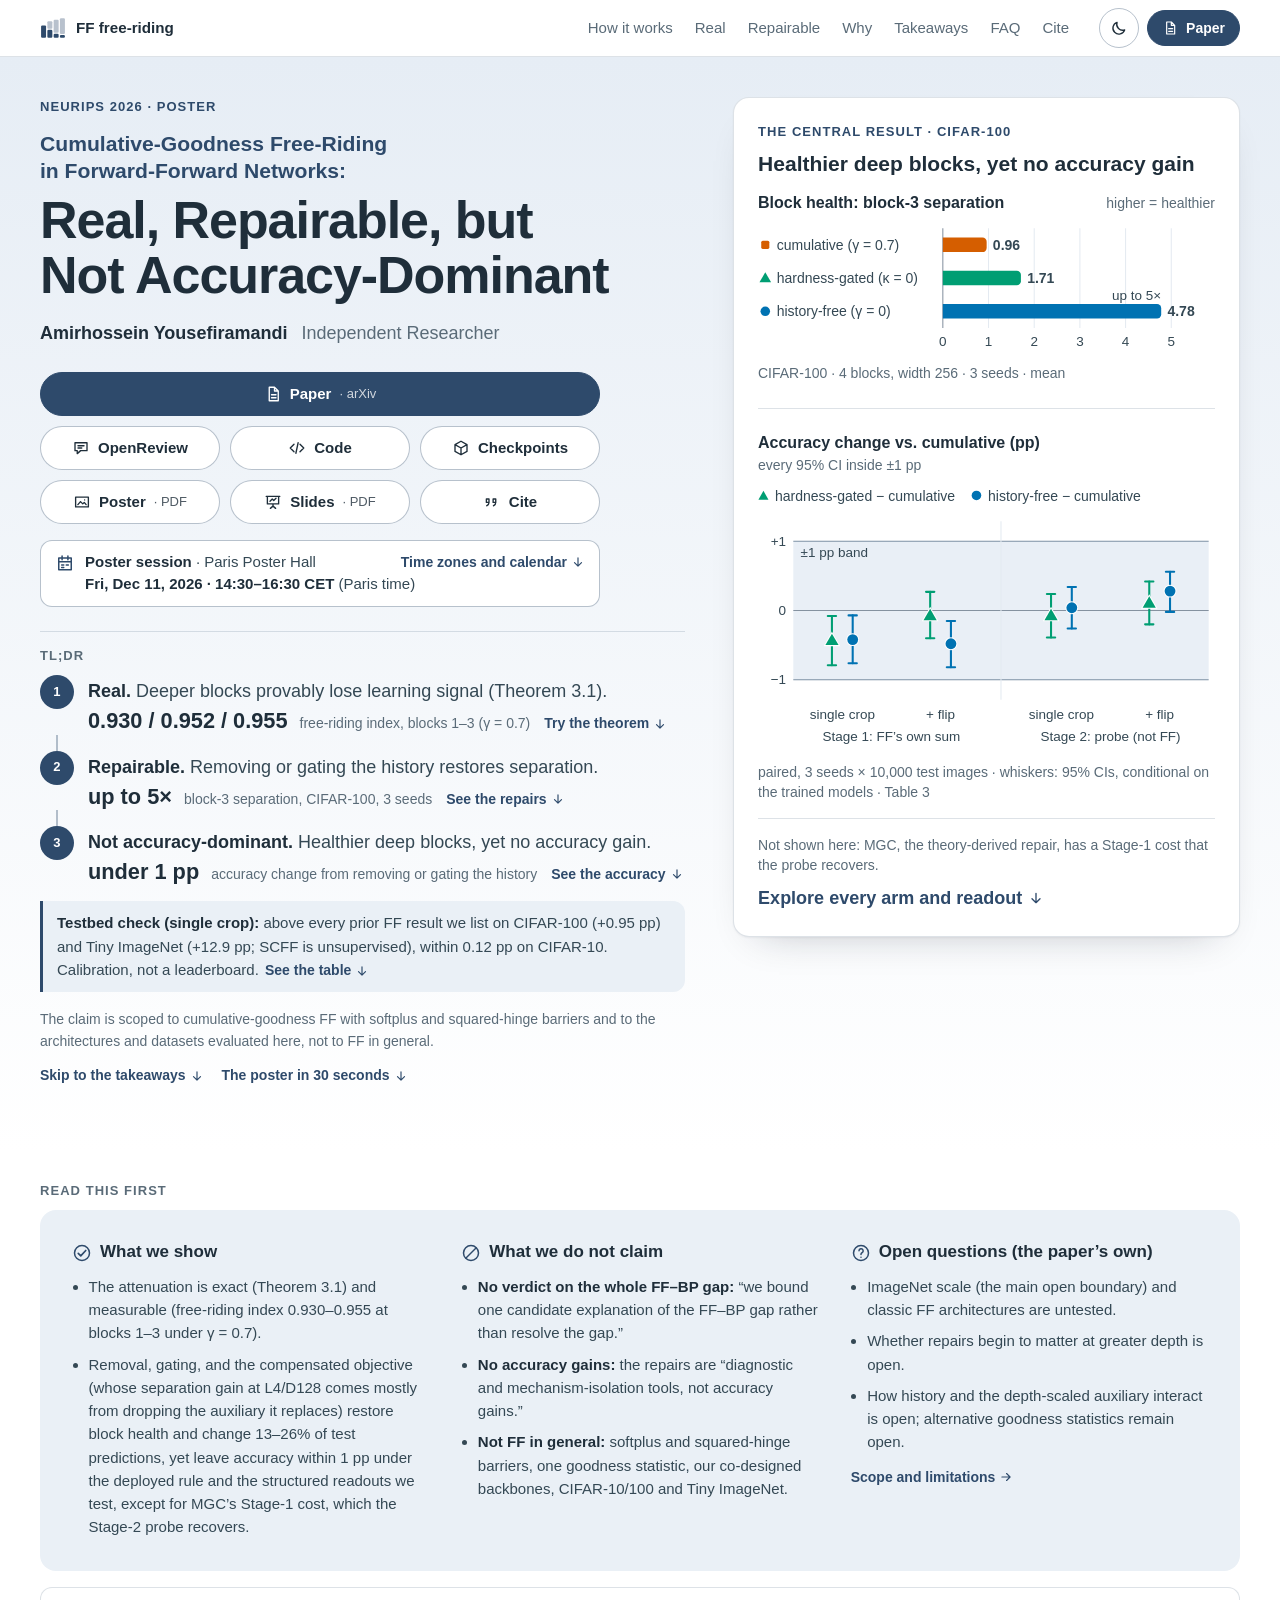
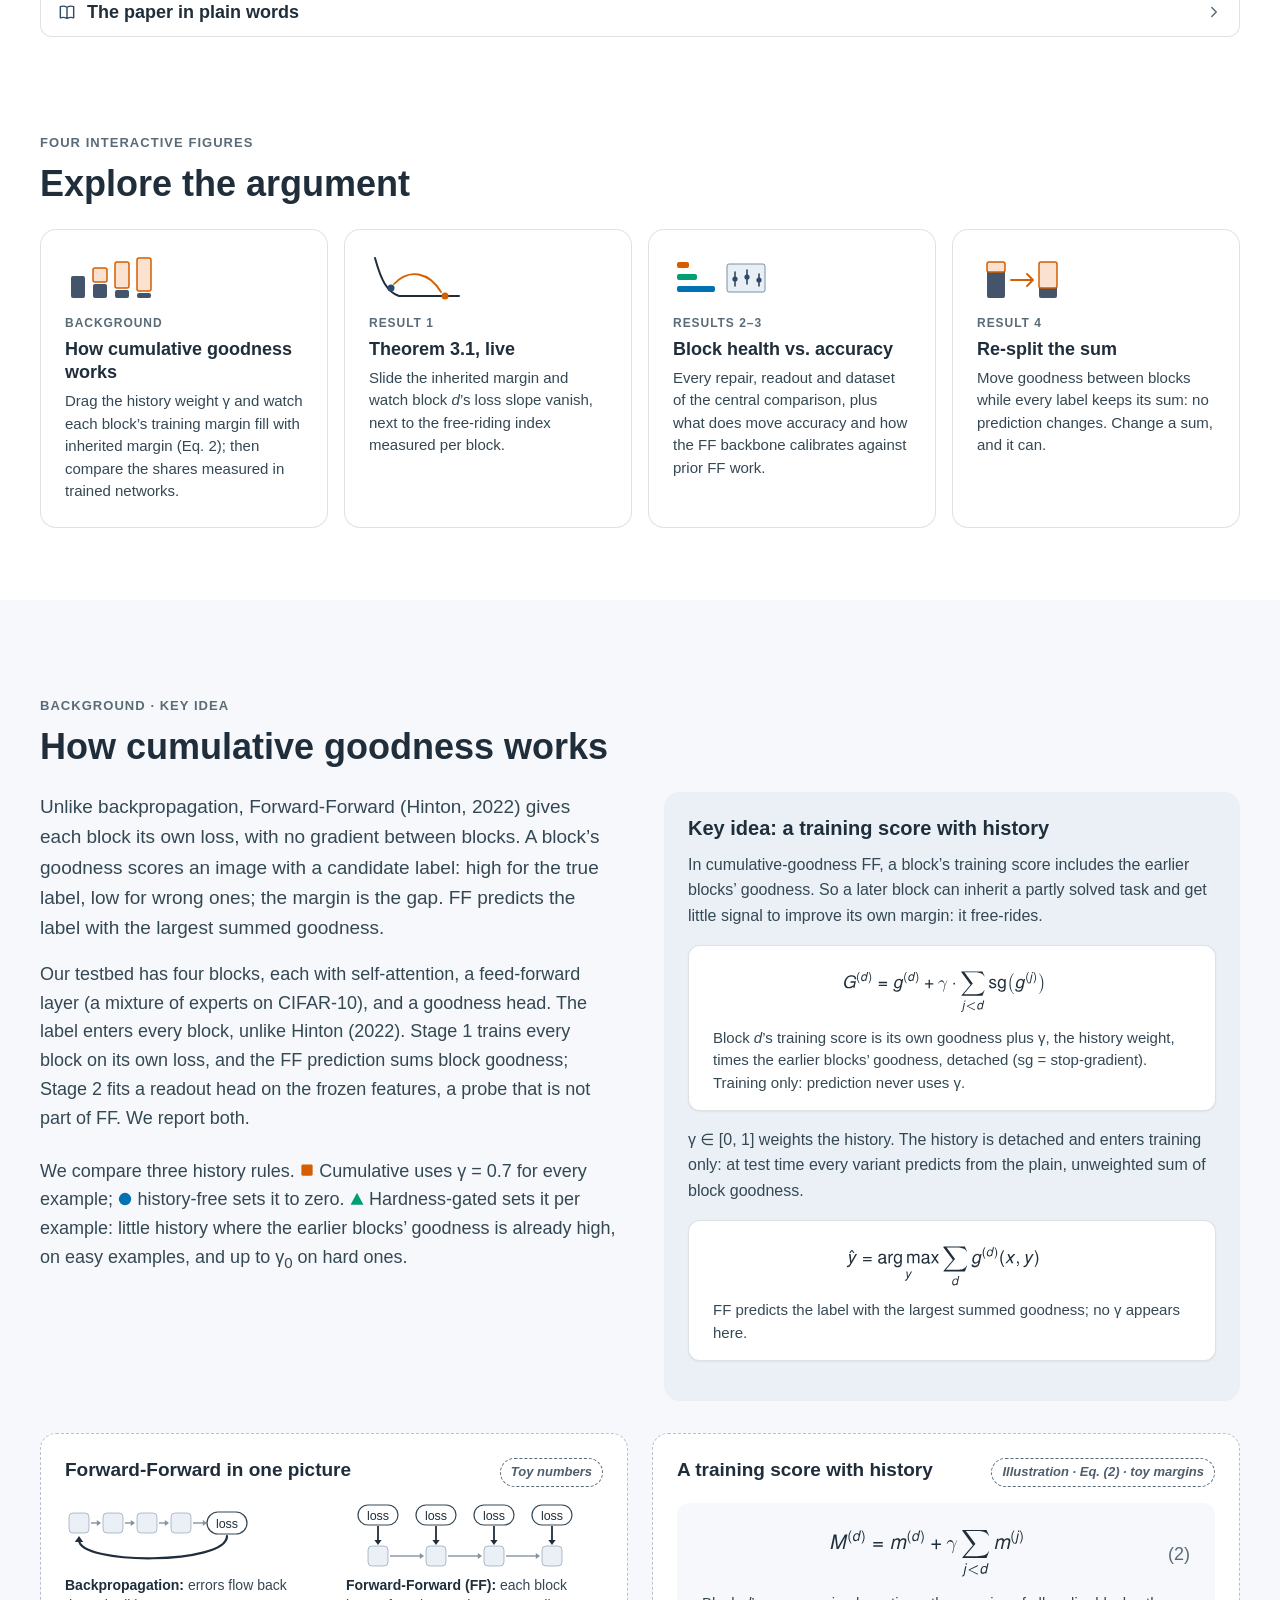
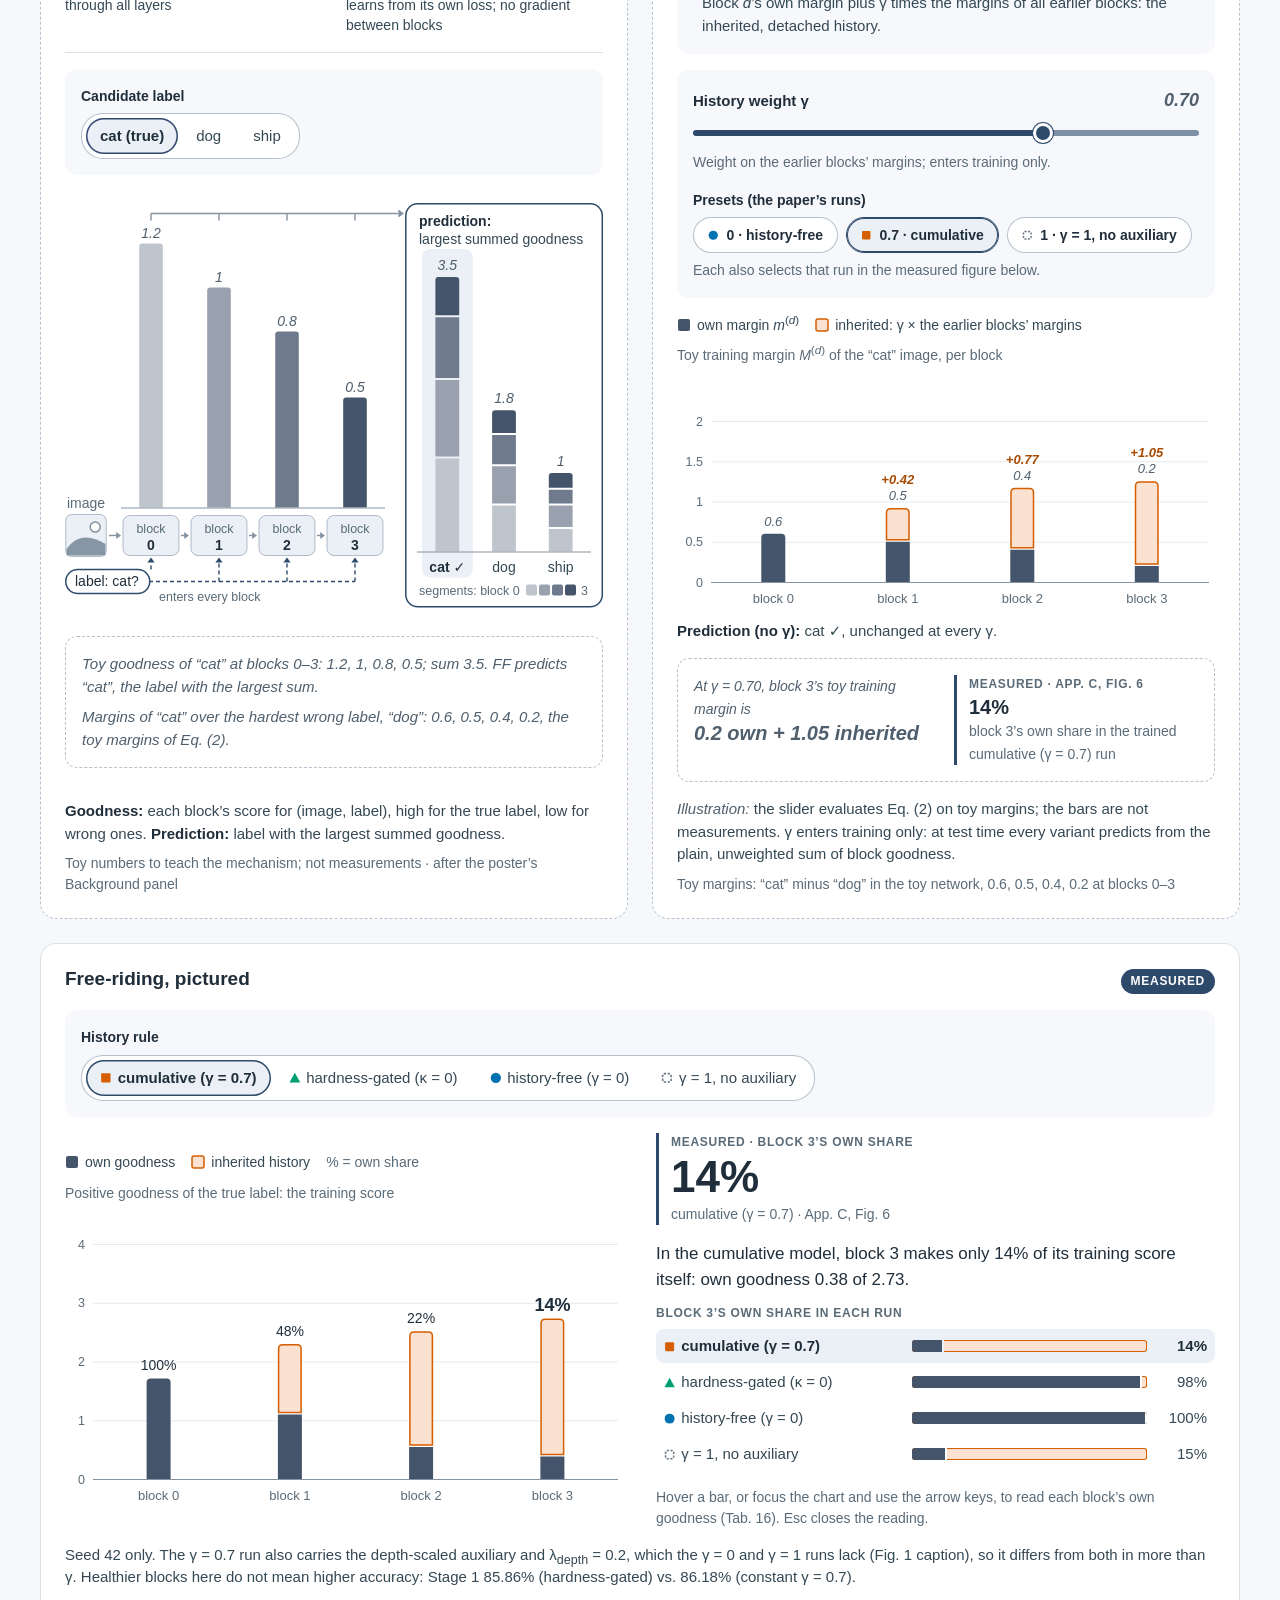
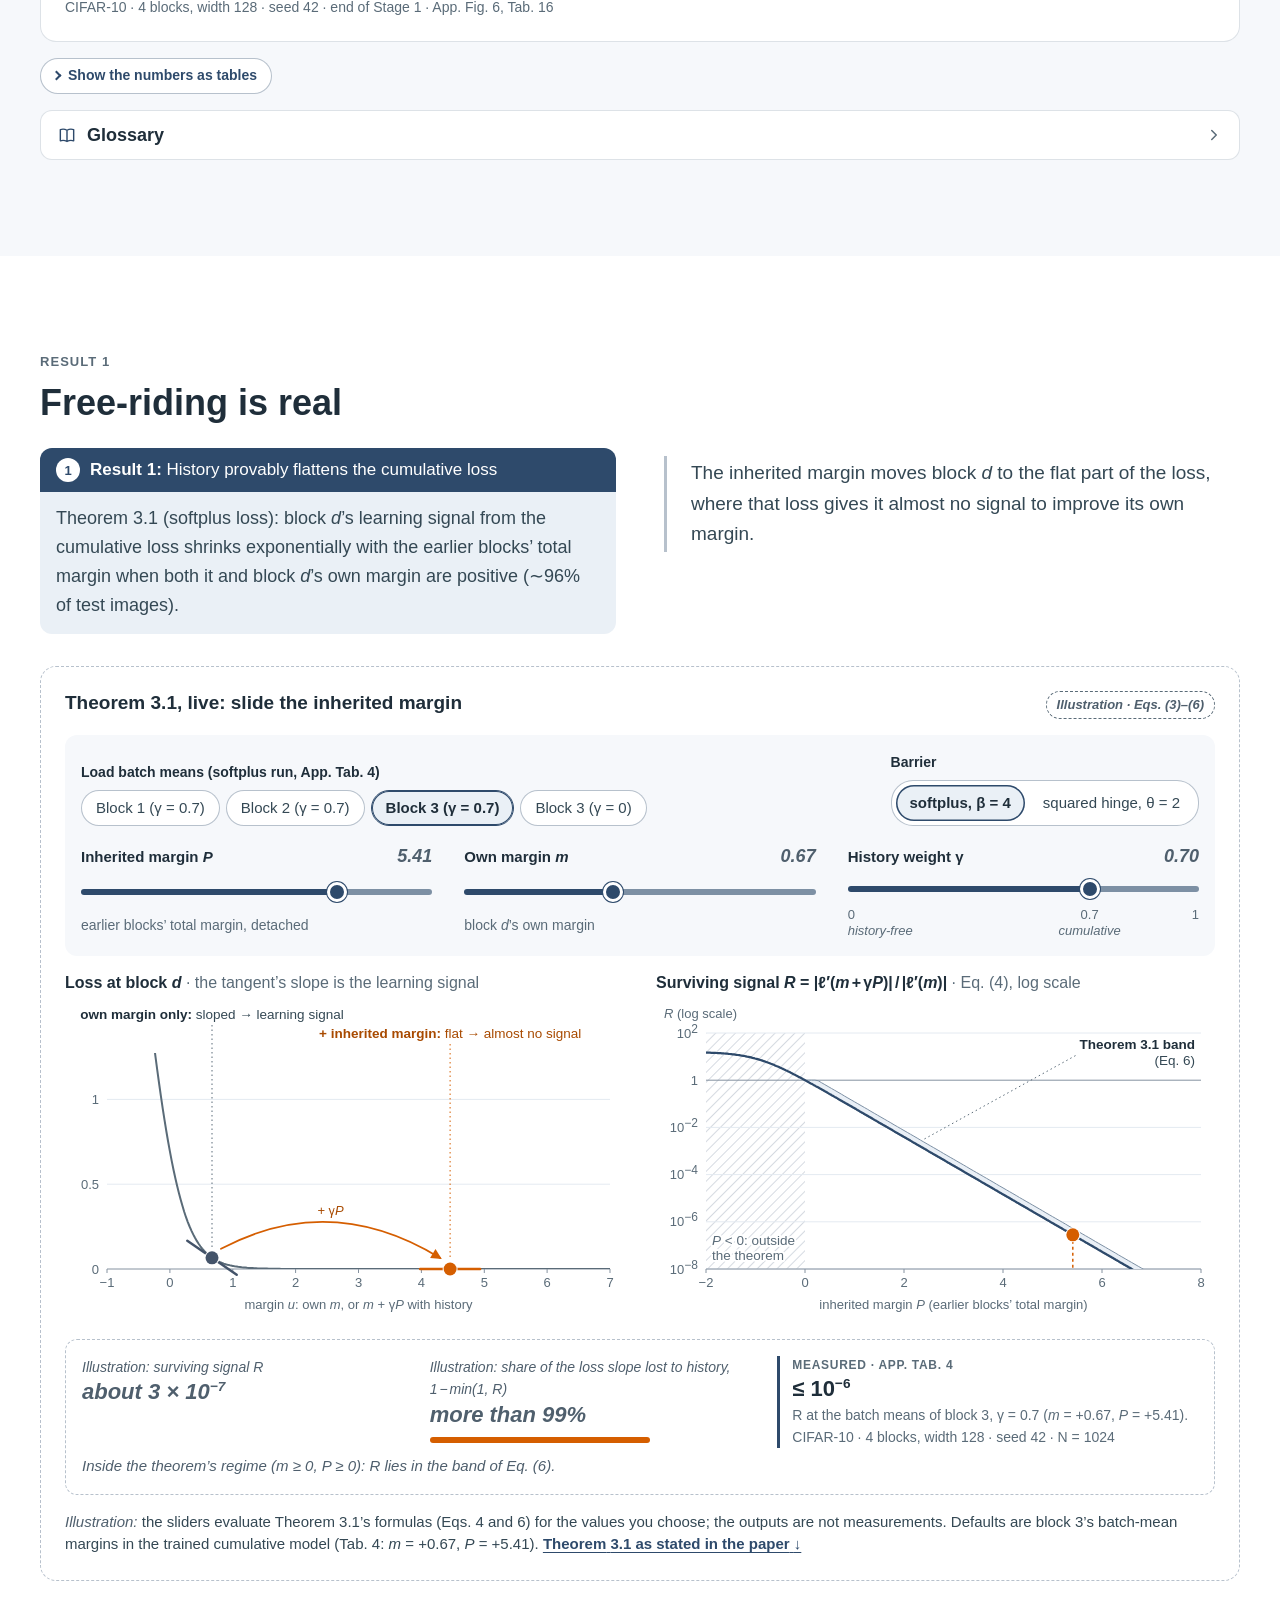
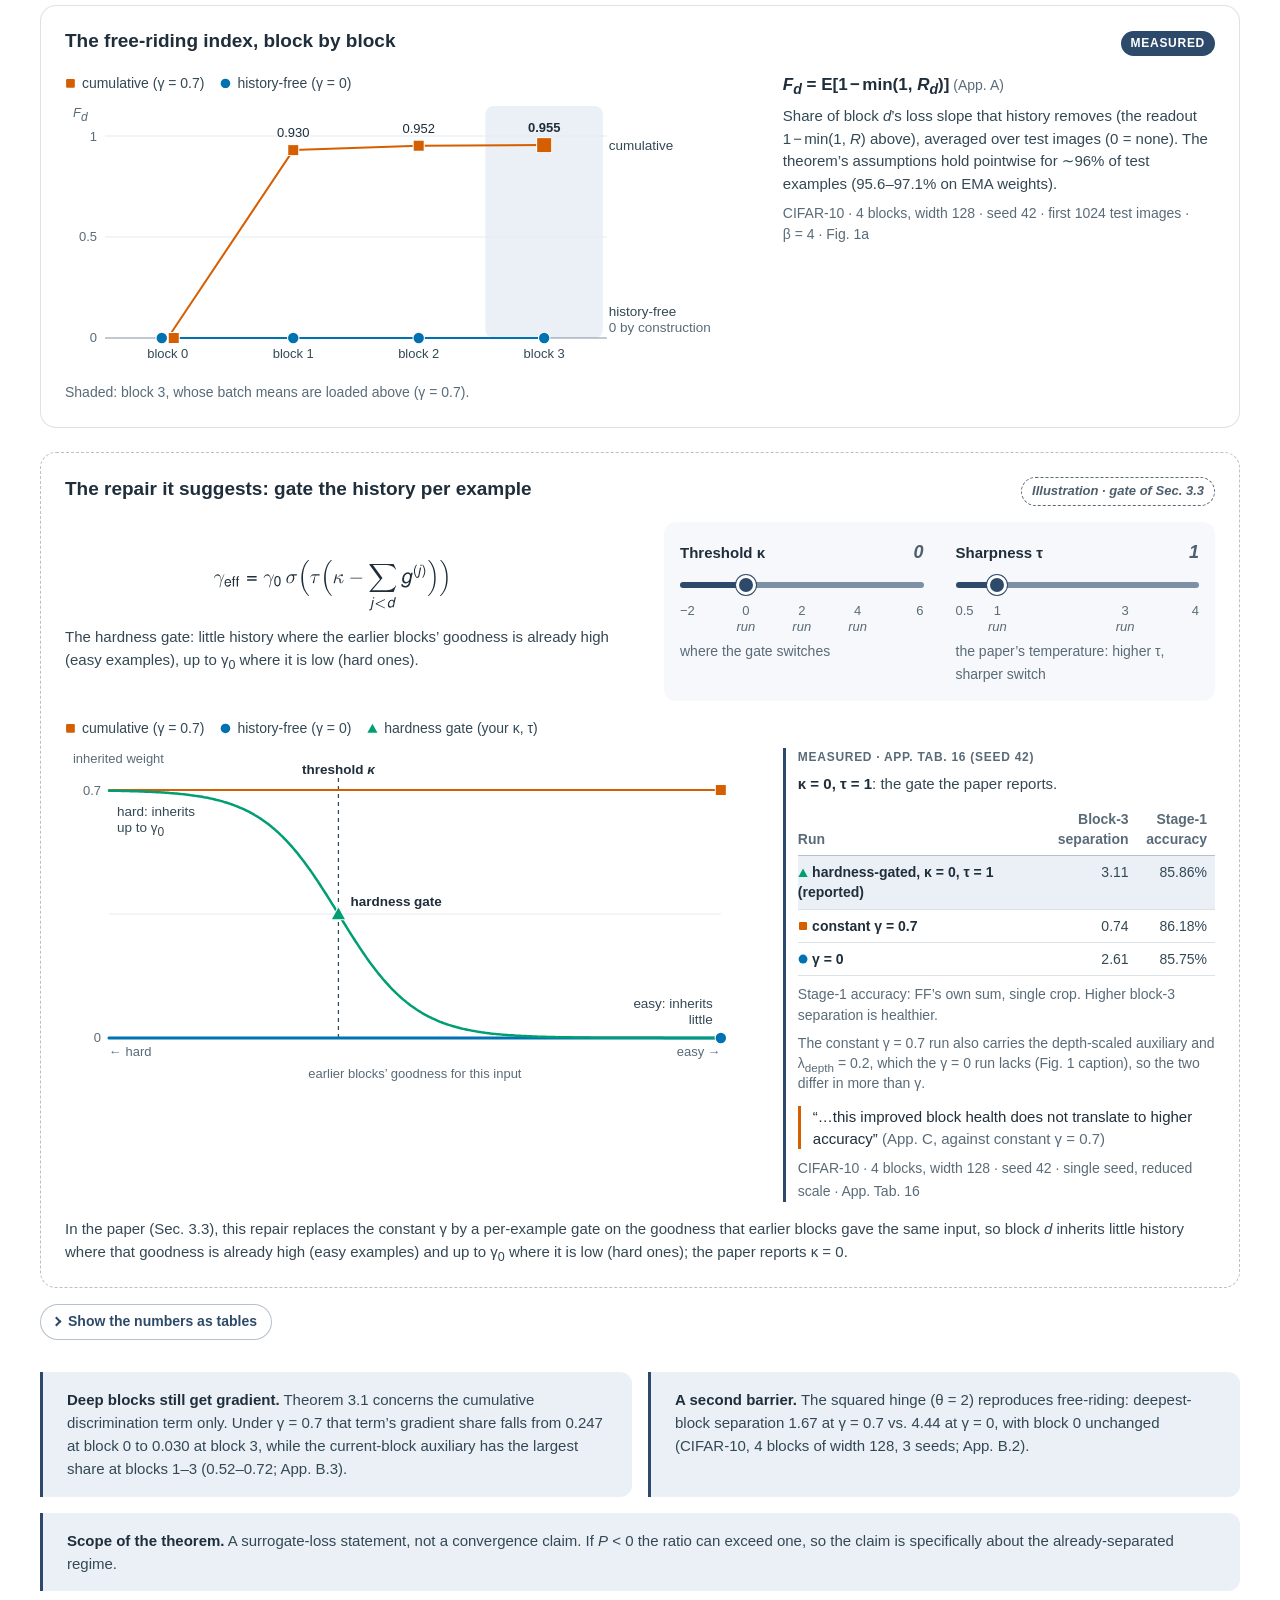
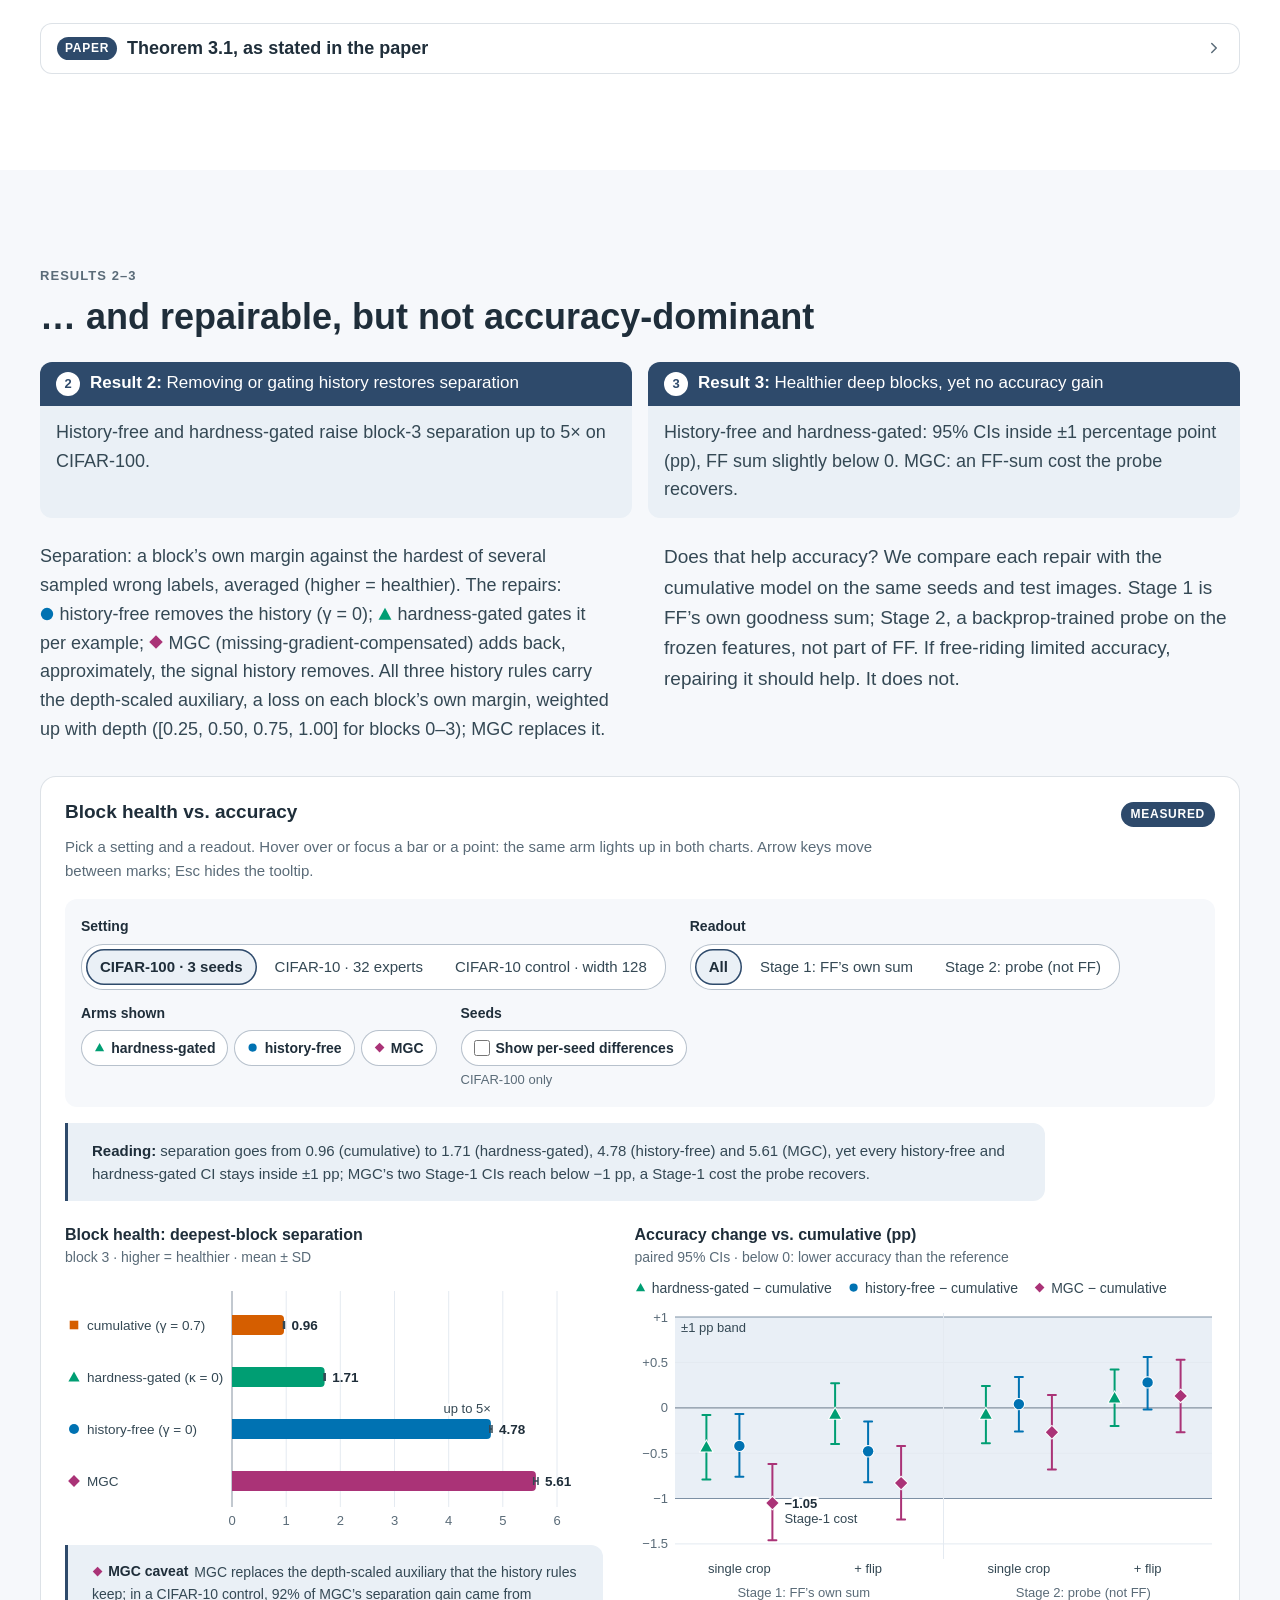
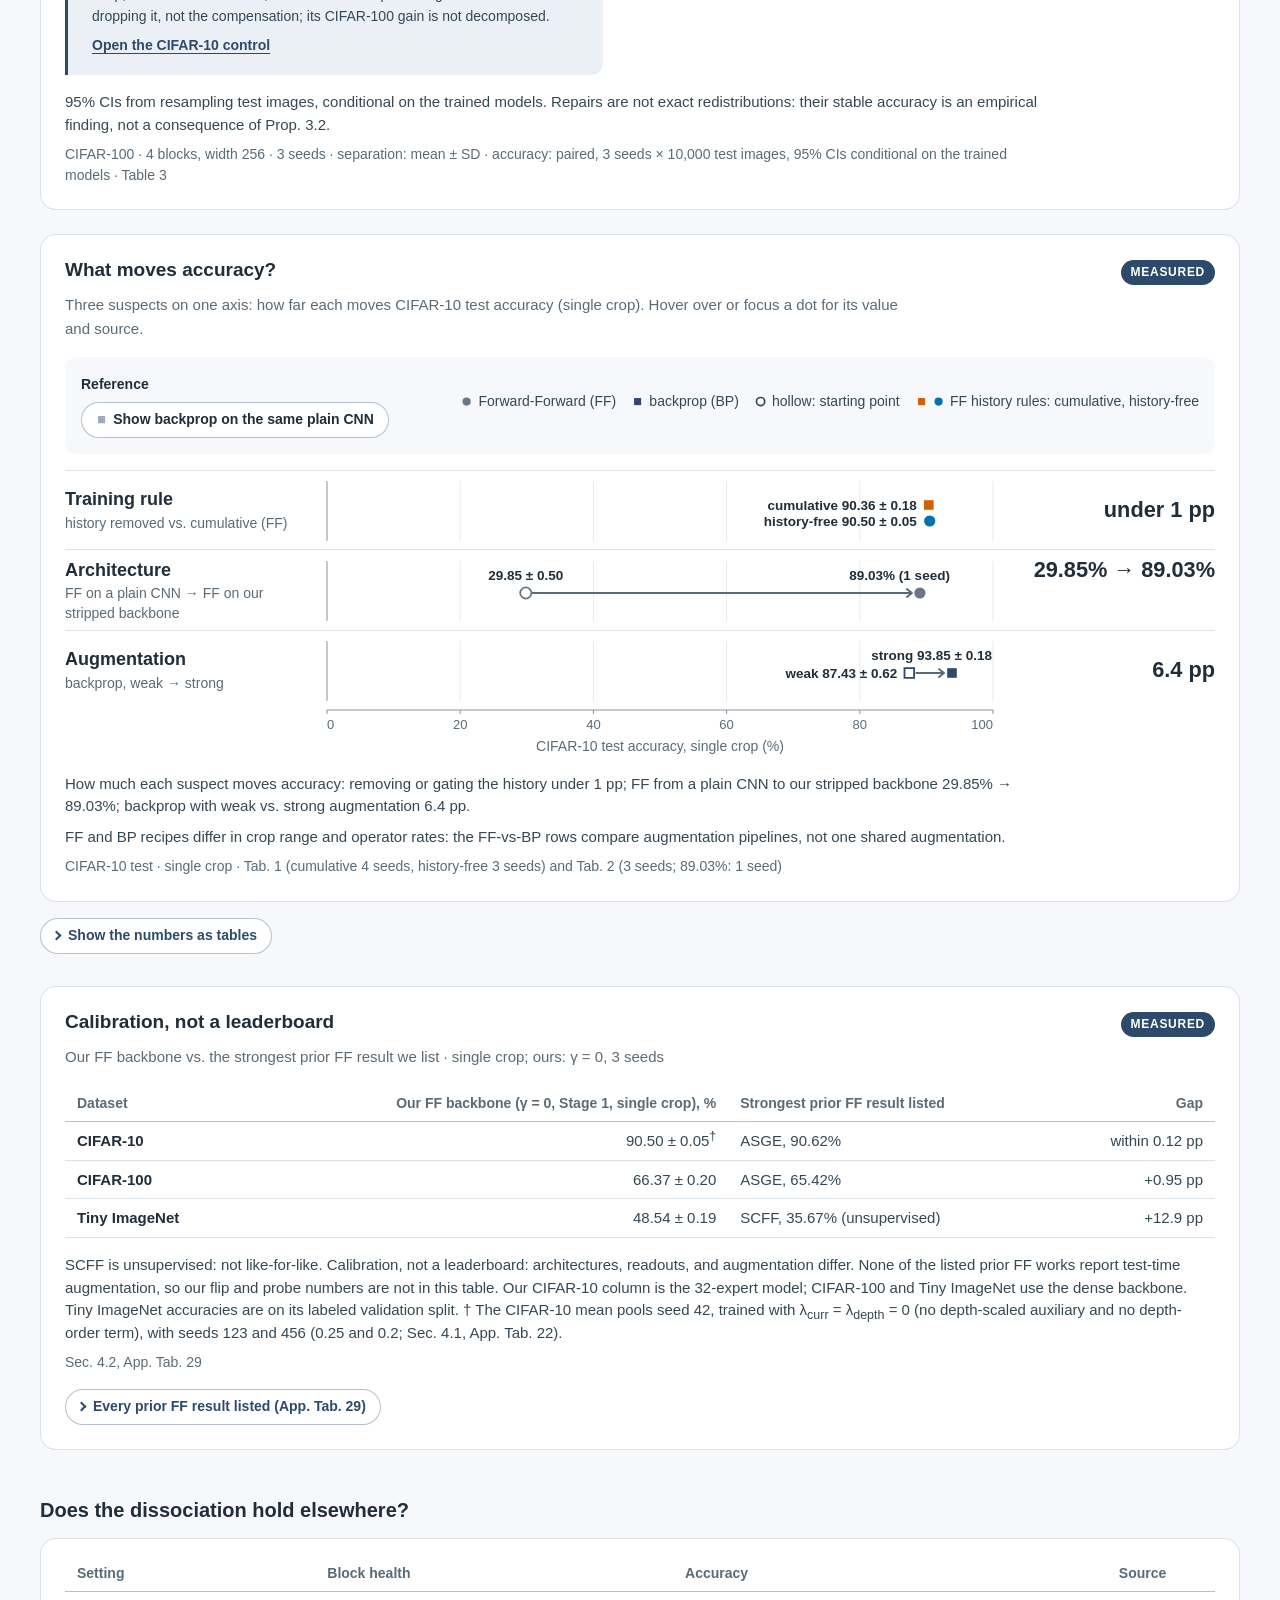
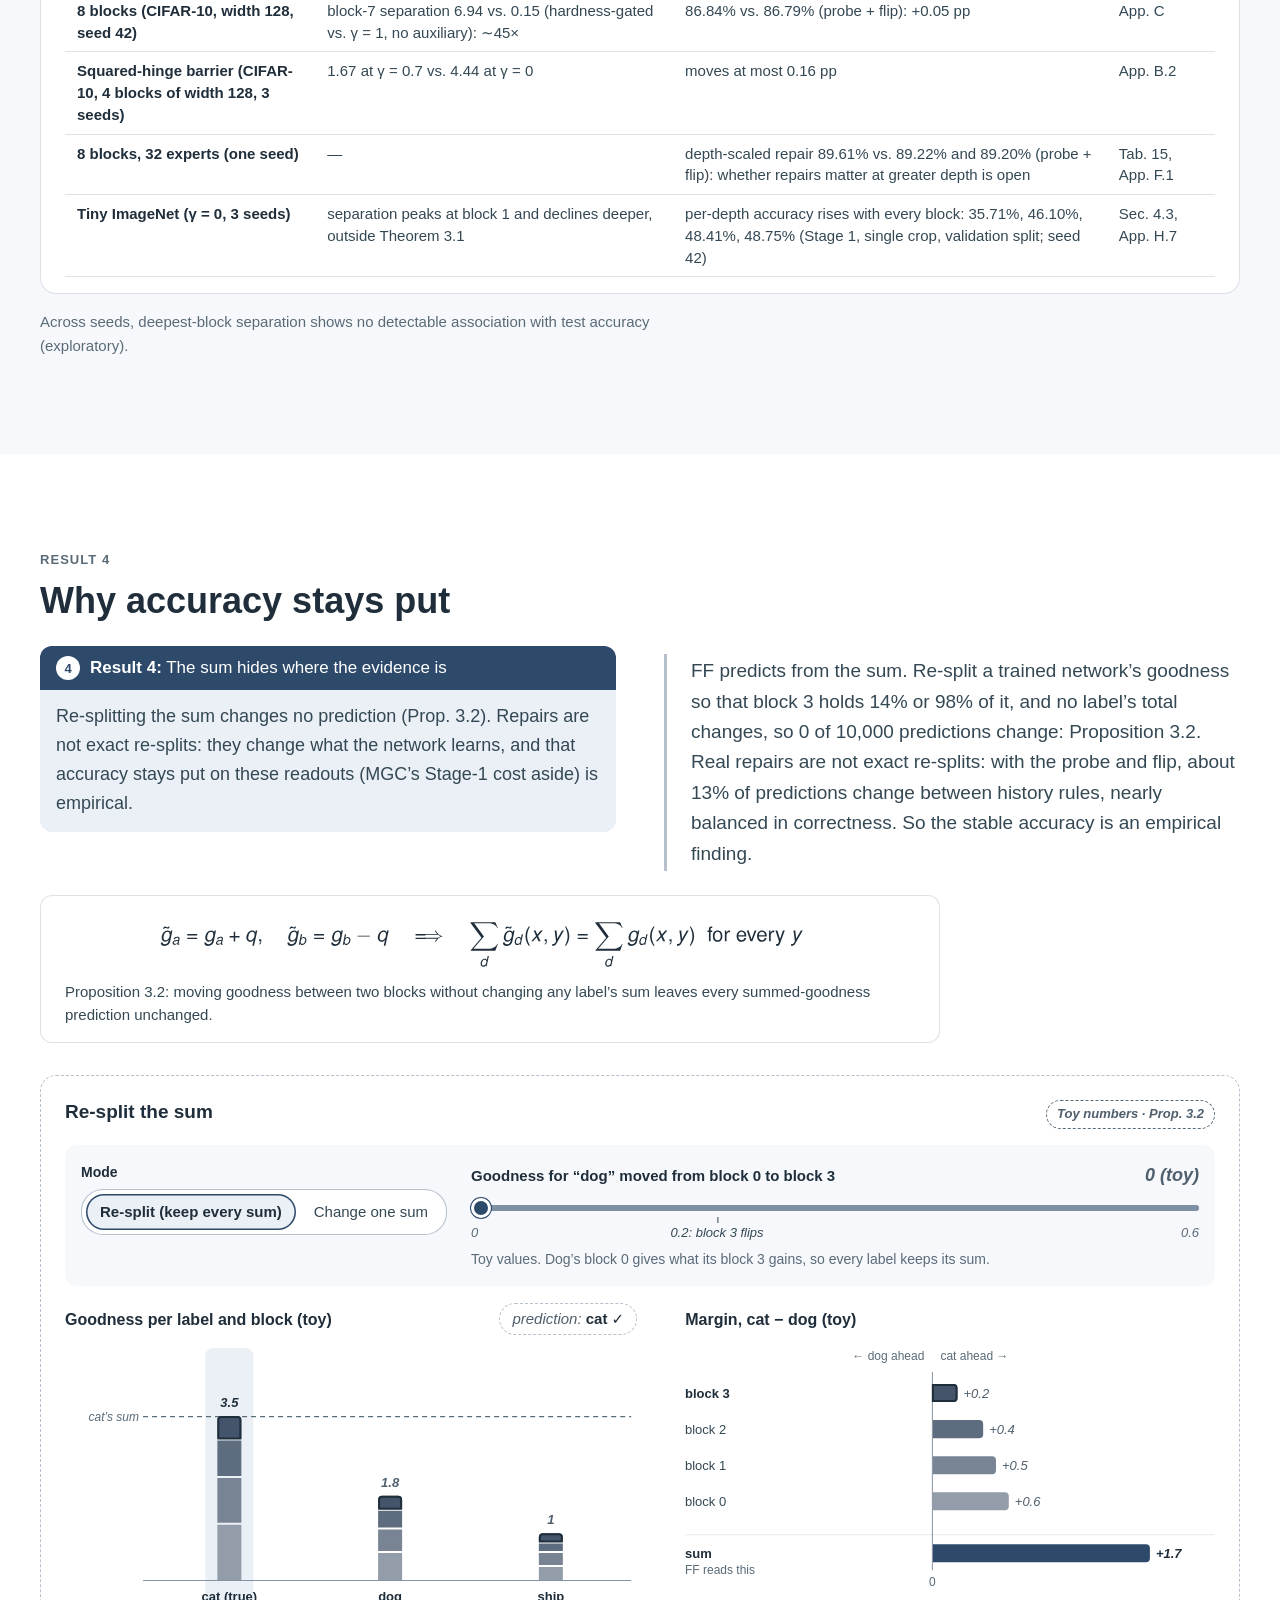
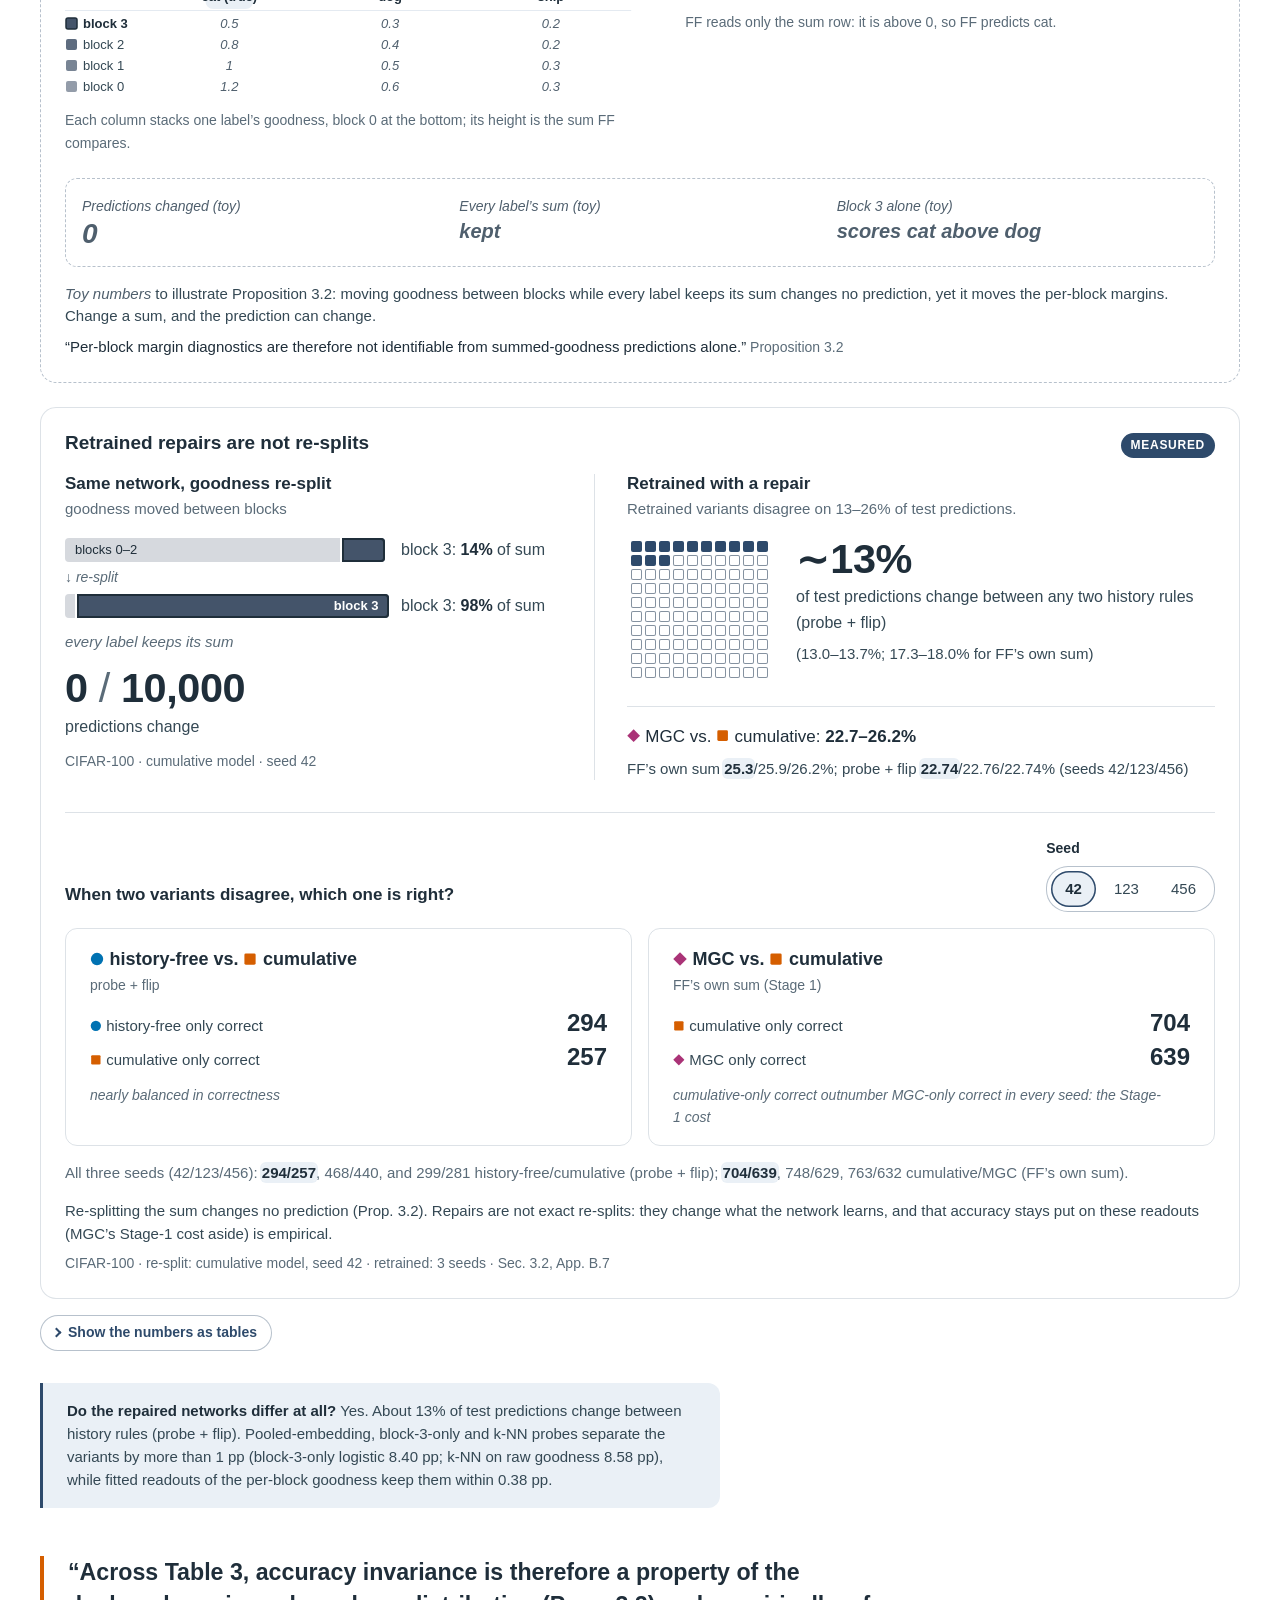
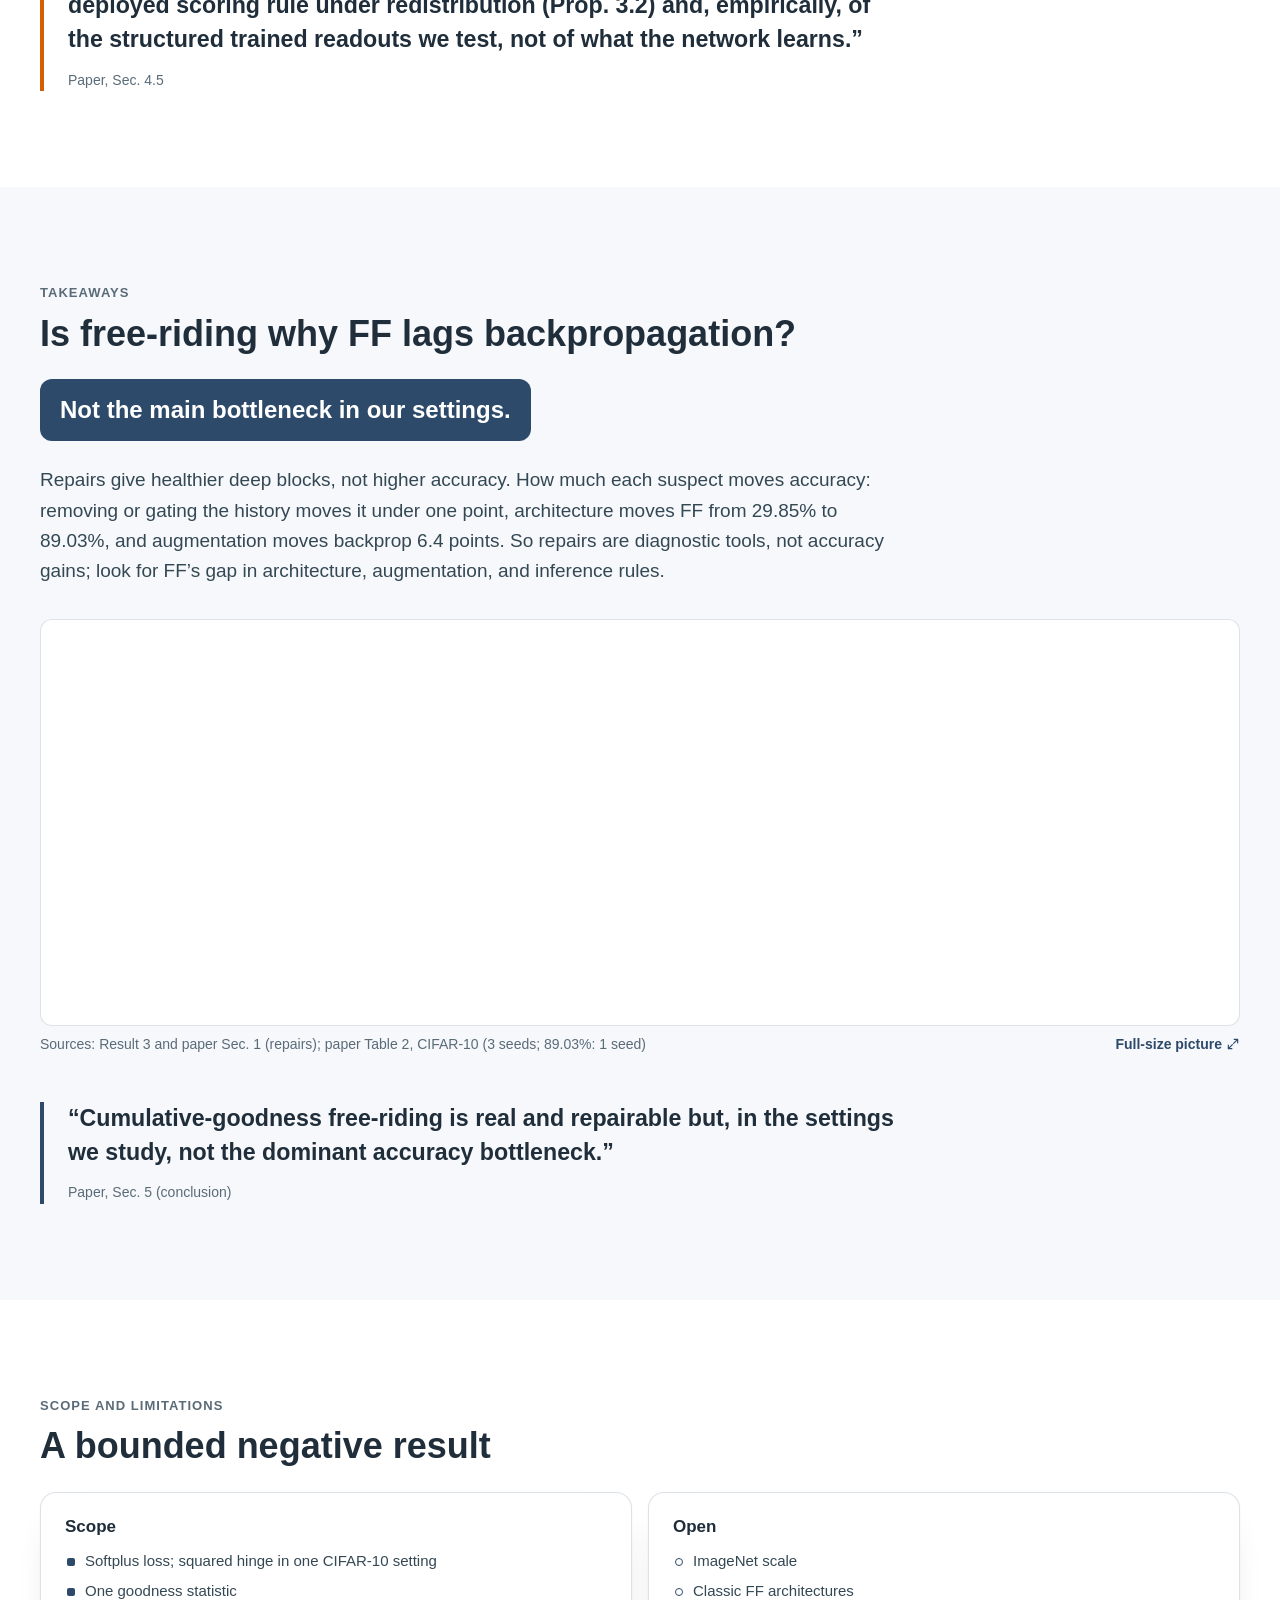
==== commit a09278c0: "Project page: testbed check, automatic animations, plain venue label - Testbed check under the TL;DR" ====
--- a/index.html
+++ b/index.html
@@ -127,7 +127,7 @@
   <section class="hero" id="top" aria-labelledby="title">
     <div class="wrap hero__grid">
       <div class="hero__text">
-        <p class="venue"><span class="venue__conf">NeurIPS 2026</span><span class="venue__type">Poster</span></p>
+        <p class="venue">NeurIPS 2026 · Poster</p>
         <h1 class="hero__title" id="title">
           <span class="hero__topic">Cumulative-Goodness Free-Riding in Forward-Forward Networks:</span>
           <span class="hero__verdict">Real, Repairable, but Not <span class="nw">Accuracy-Dominant</span></span>
@@ -176,6 +176,7 @@
               </div>
             </li>
           </ol>
+          <p class="testbed"><strong>Testbed check (single crop):</strong> above every prior FF result we list on CIFAR-100 (+0.95&nbsp;pp) and Tiny ImageNet (+12.9&nbsp;pp; SCFF is unsupervised), within 0.12&nbsp;pp on CIFAR-10. <span class="nw">Calibration, not a leaderboard.</span> <a class="more" href="#calibration">See the table<svg aria-hidden="true"><use href="#i-down"/></svg></a></p>
           <p class="scope-line">The claim is scoped to cumulative-goodness FF with softplus and squared-hinge barriers and to the architectures and datasets evaluated here, not to FF in general.</p>
           <p class="tldr__jump"><a class="more" href="#verdict">Skip to the takeaways<svg aria-hidden="true"><use href="#i-down"/></svg></a><a class="more" href="#pitch">The poster in 30 seconds<svg aria-hidden="true"><use href="#i-down"/></svg></a></p>
         </div>
--- a/assets/css/site.css
+++ b/assets/css/site.css
@@ -224,8 +224,8 @@
 /* ---------------------------------------------------------------- 6. Hero */
 .hero { background: linear-gradient(180deg, var(--hero-top) 0%, var(--bg) 100%); padding: var(--s-5) 0 var(--s-7); }
 .hero__grid { display: grid; gap: var(--s-6); align-items: start; }
-.venue { display: inline-flex; align-items: center; gap: 8px; margin: 0 0 var(--s-4); padding: 3px 12px 3px 3px; border: 1px solid var(--line-strong); border-radius: var(--r-pill); background: var(--surface); font-size: .875rem; font-weight: 700; color: var(--ink-strong); }
-.venue__conf { padding: 3px 10px; border-radius: var(--r-pill); background: var(--bar); color: var(--on-bar); }
+/* the venue: a plain label in the eyebrow style (no outline or fill, so it does not read as a button or a switch) */
+.venue { margin: 0 0 var(--s-3); font-size: .8125rem; font-weight: 700; letter-spacing: .08em; text-transform: uppercase; color: var(--accent); }
 .hero__title { margin: 0 0 var(--s-4); }
 .hero__topic { display: block; margin-bottom: var(--s-2); font-size: var(--fs-topic); font-weight: 600; line-height: 1.3; color: var(--accent); }
 .hero__verdict { display: block; font-size: var(--fs-verdict); font-weight: 700; line-height: 1.06; letter-spacing: -.02em; color: var(--ink-strong); }
@@ -276,6 +276,10 @@
 .more:hover { text-decoration: underline; }
 .scope-line { margin: var(--s-4) 0 0; font-size: var(--fs-sm); color: var(--muted); max-width: 620px; }
 .tldr__jump { display: flex; flex-wrap: wrap; gap: 4px 18px; margin: var(--s-3) 0 0; }
+/* the testbed check under the TL;DR: the prior-FF calibration in one line (paper wording; the table is #calibration) */
+.testbed { margin: var(--s-4) 0 0; padding: 10px 14px; background: var(--tint); border-left: 3px solid var(--accent); border-radius: 0 var(--r-md) var(--r-md) 0; font-size: .9375rem; line-height: 1.55; color: var(--ink); }
+.testbed strong { color: var(--ink-strong); }
+.testbed .more { margin-left: 2px; }
 
 @media (min-width: 960px) {
   .hero { padding: 40px 0 var(--s-8); }
@@ -285,6 +289,20 @@
 /* ---------------------------------------------------------------- 7. Cards and the teaser */
 .card { background: var(--surface); border: 1px solid var(--line); border-radius: var(--r-lg); box-shadow: var(--shadow-md); }
 .teaser { padding: var(--s-5); }
+/* the central result plays itself in, automatically (no button), like a short clip: bars grow, then the paired CIs drop
+   into the +-1 pp band, about 3.5 s in all, when the card first comes into view and again each time it comes back
+   after leaving (site.js). The charts are complete without JavaScript or with reduced motion: the animation only ever
+   starts from, and ends on, the finished state. */
+@media (prefers-reduced-motion: no-preference) {
+  .teaser.is-playing .tz-bar { transform-box: fill-box; transform-origin: 0 50%; animation: tz-grow .8s cubic-bezier(.2, .7, .2, 1) calc(.15s + var(--i, 0) * .32s) both; }
+  .teaser.is-playing .tz-val, .teaser.is-playing .tz-note { animation: tz-fade .35s ease-out calc(.8s + var(--i, 0) * .32s) both; }
+  .teaser.is-playing .tz-band, .teaser.is-playing .tz-band-edge { animation: tz-fade .6s ease-out 1.75s both; }
+  .teaser.is-playing .tz-wh { animation: tz-fade .3s ease-out calc(2.05s + var(--i, 0) * .14s) both; }
+  .teaser.is-playing .tz-ring { transform-box: fill-box; transform-origin: 50% 50%; animation: tz-drop .45s cubic-bezier(.2, .7, .3, 1.25) calc(2.05s + var(--i, 0) * .14s) both; }
+}
+@keyframes tz-grow { from { transform: scaleX(0); } to { transform: scaleX(1); } }
+@keyframes tz-fade { from { opacity: 0; } to { opacity: 1; } }
+@keyframes tz-drop { from { opacity: 0; transform: translateY(-16px) scale(.6); } to { opacity: 1; transform: none; } }
 @media (max-width: 639px) { .teaser { padding: 14px; } }
 .teaser__title { font-size: 1.3125rem; margin: 0 0 var(--s-4); }
 .panel + .panel { margin-top: var(--s-5); padding-top: var(--s-5); border-top: 1px solid var(--line); }
@@ -730,7 +748,7 @@
 @media (forced-colors: active) {
   .tz-m--cum, .tz-m--free, .tz-m--gated, .tz-m--mgc, .tz-bar { fill: CanvasText; }
   .tz-wh { stroke: CanvasText; }
-  .step__num, .venue__conf, .resultbar__head, .verdictbar, .qa__badge, .theorem__tag, .badge--measured { forced-color-adjust: none; background: Highlight; color: HighlightText; }
+  .step__num, .resultbar__head, .verdictbar, .qa__badge, .theorem__tag, .badge--measured { forced-color-adjust: none; background: Highlight; color: HighlightText; }
   .progress__bar { background: Highlight; }
   input[type="range"].range::-moz-range-track { background: GrayText; }
   input[type="range"].range::-webkit-slider-runnable-track { background: GrayText; }
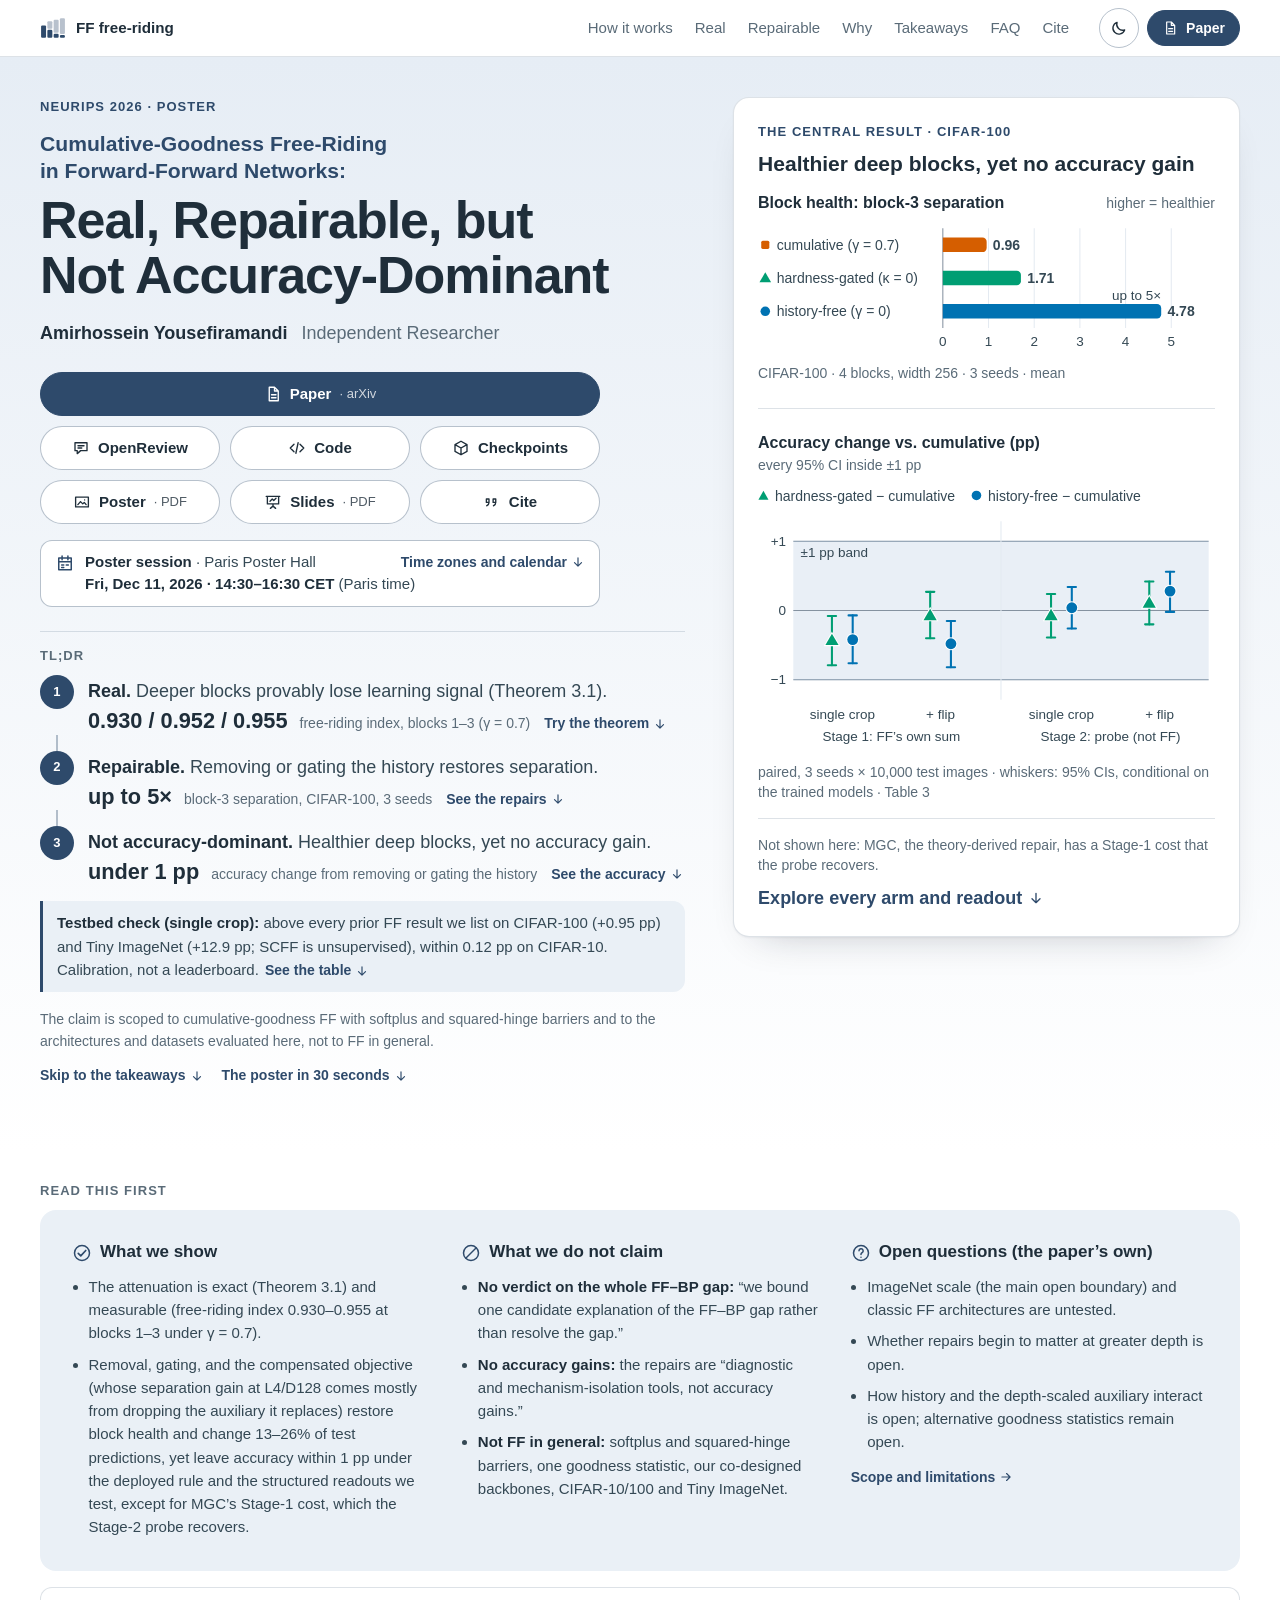
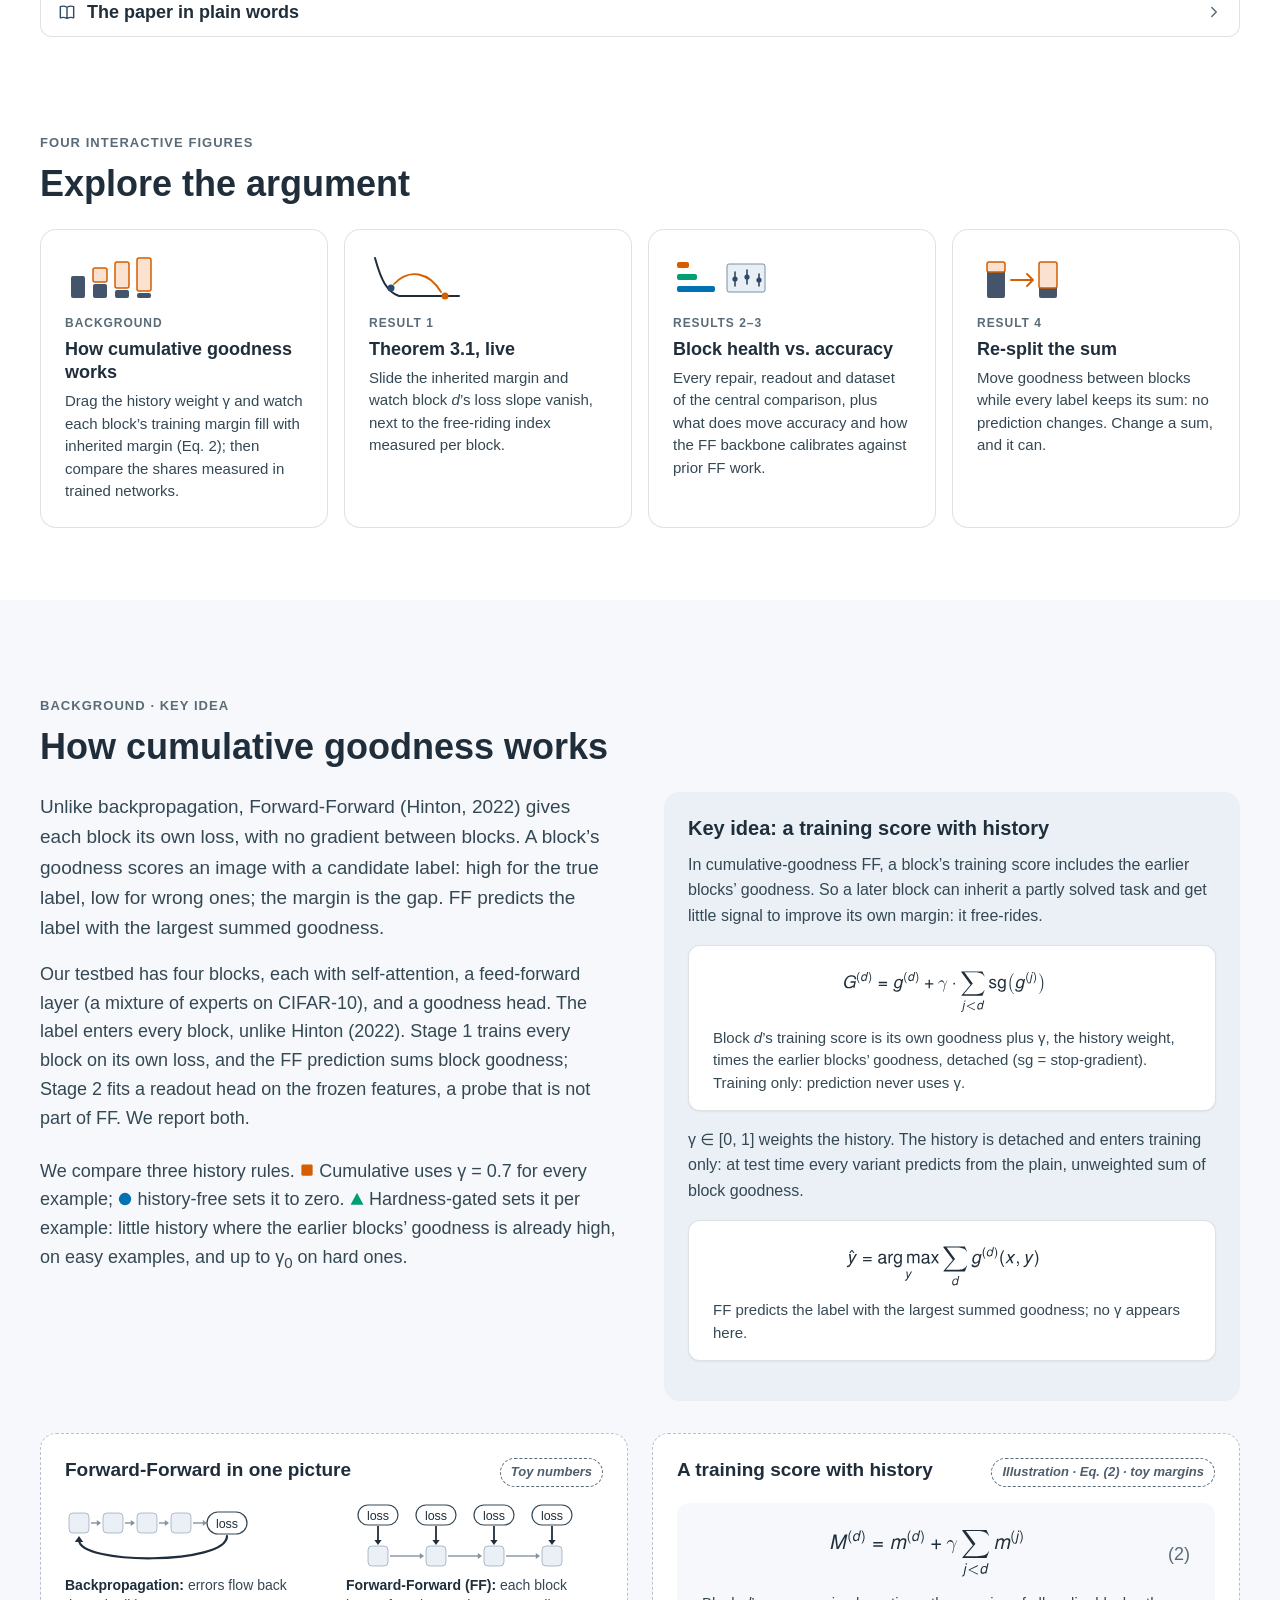
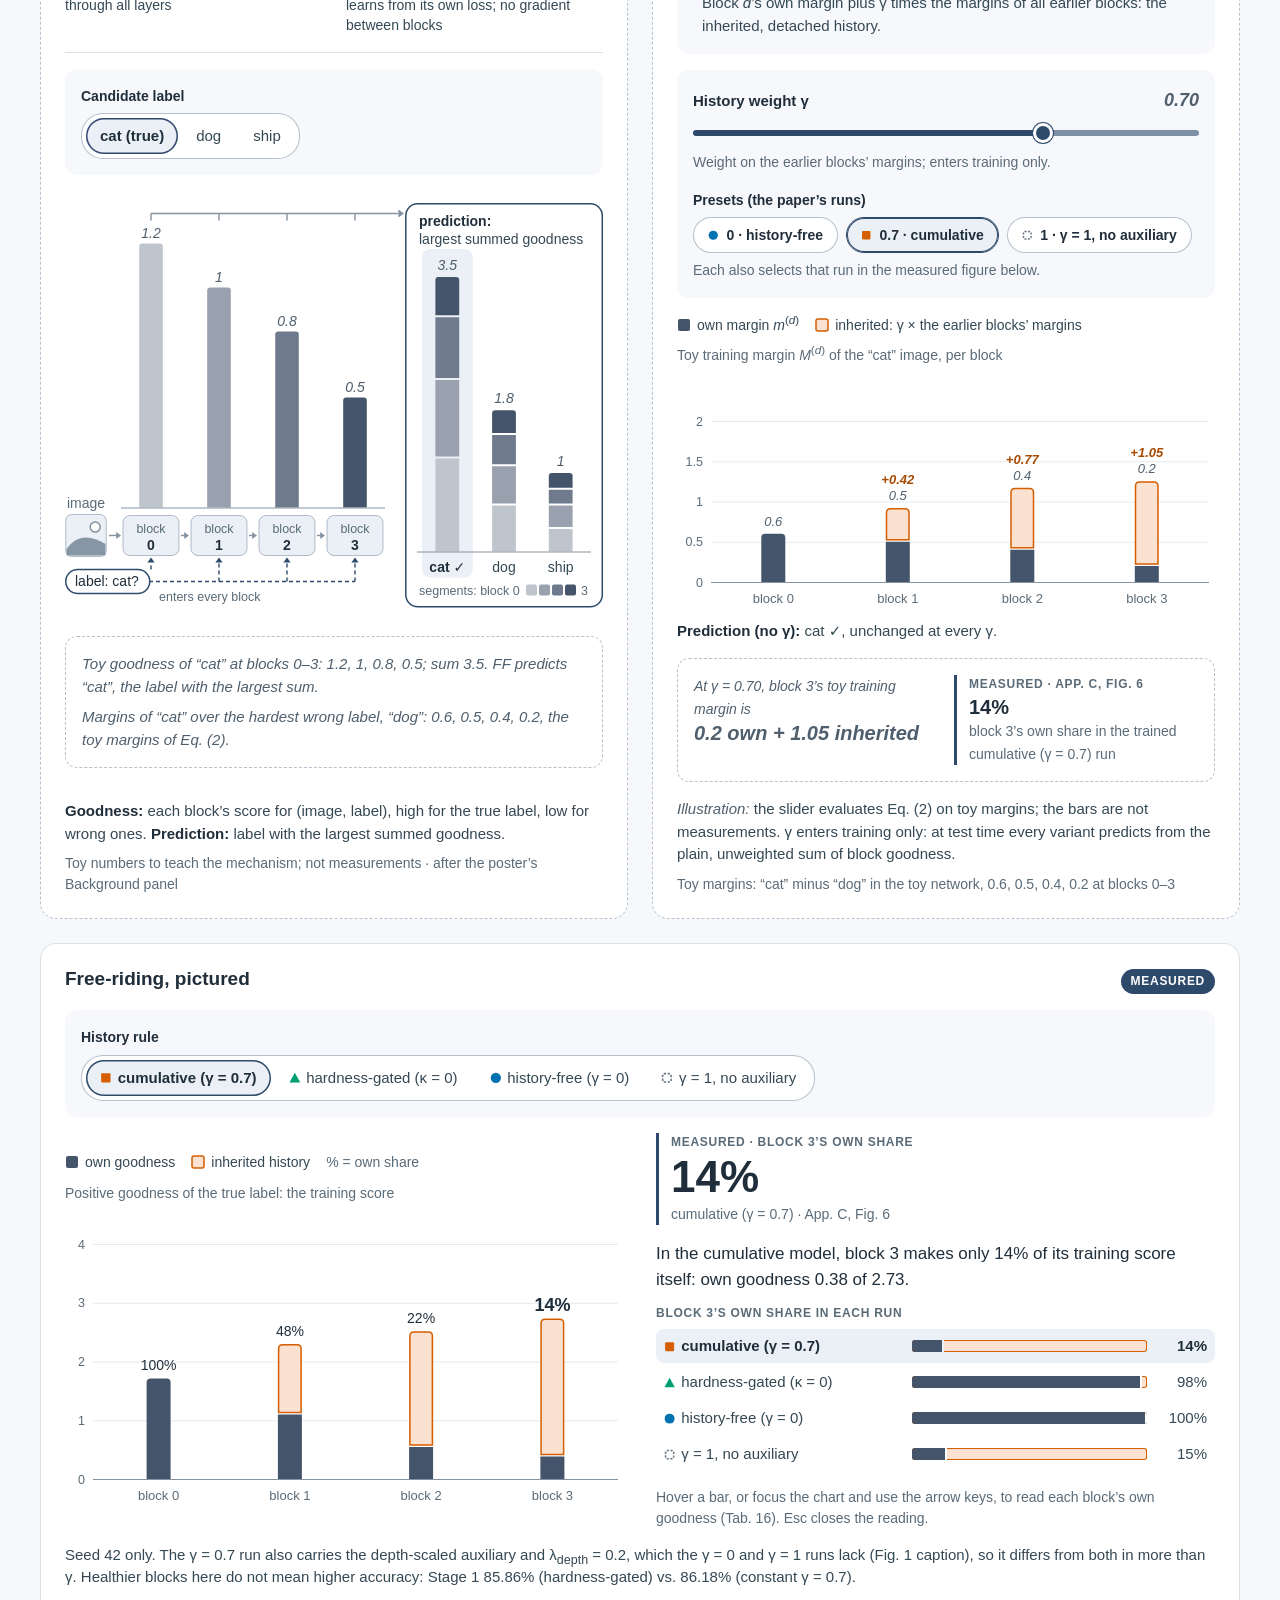
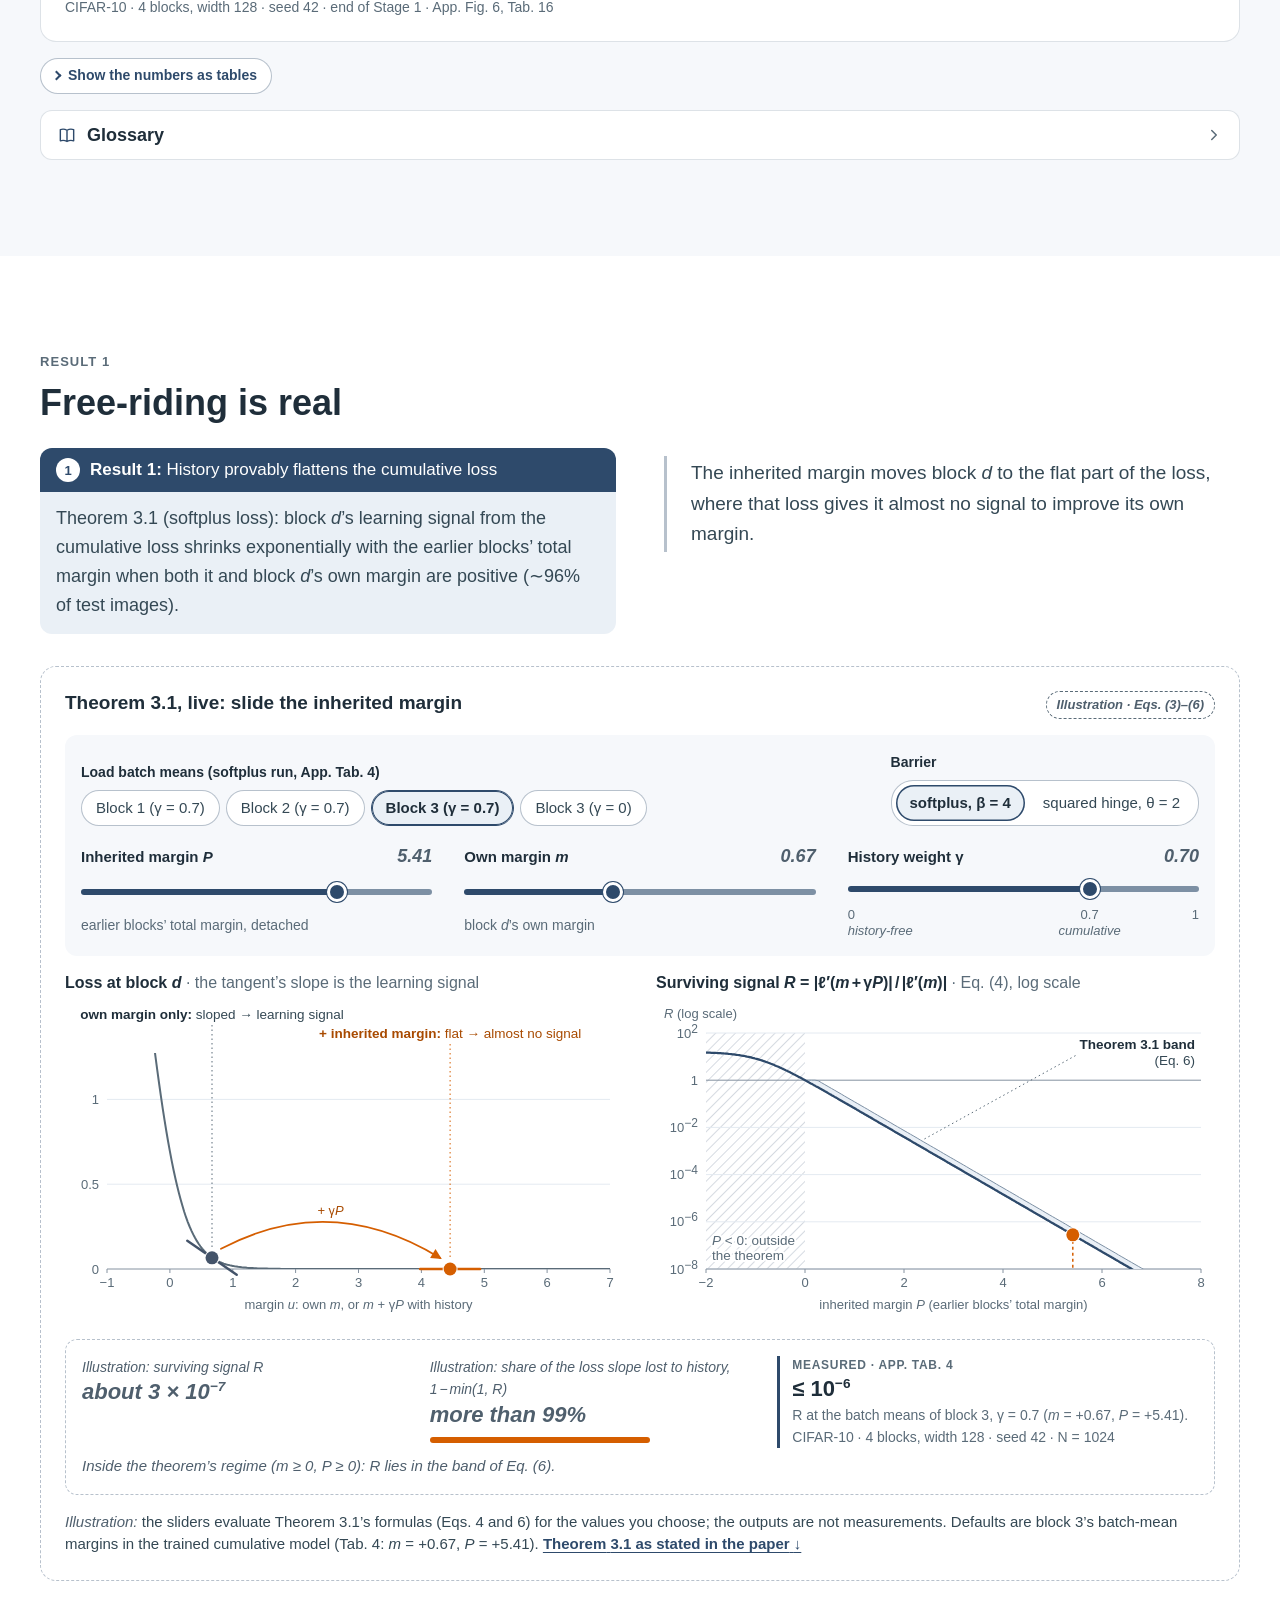
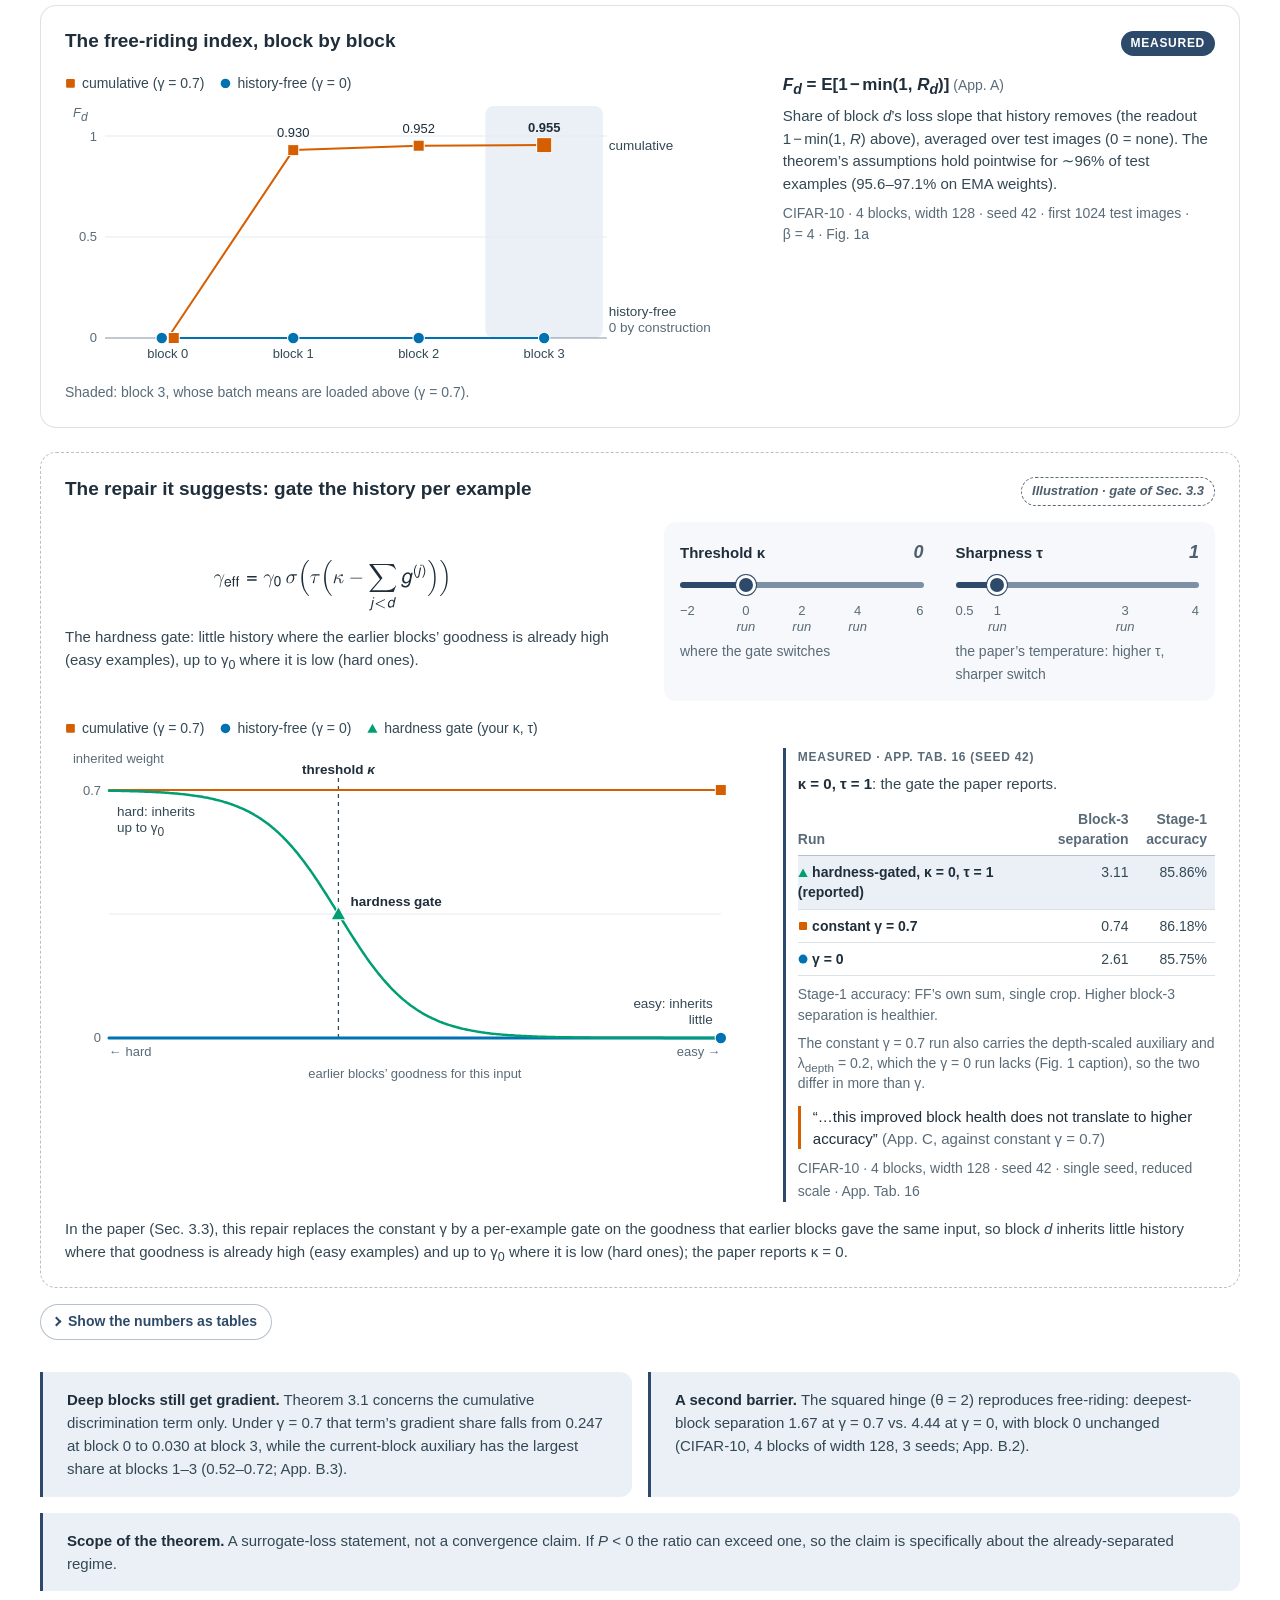
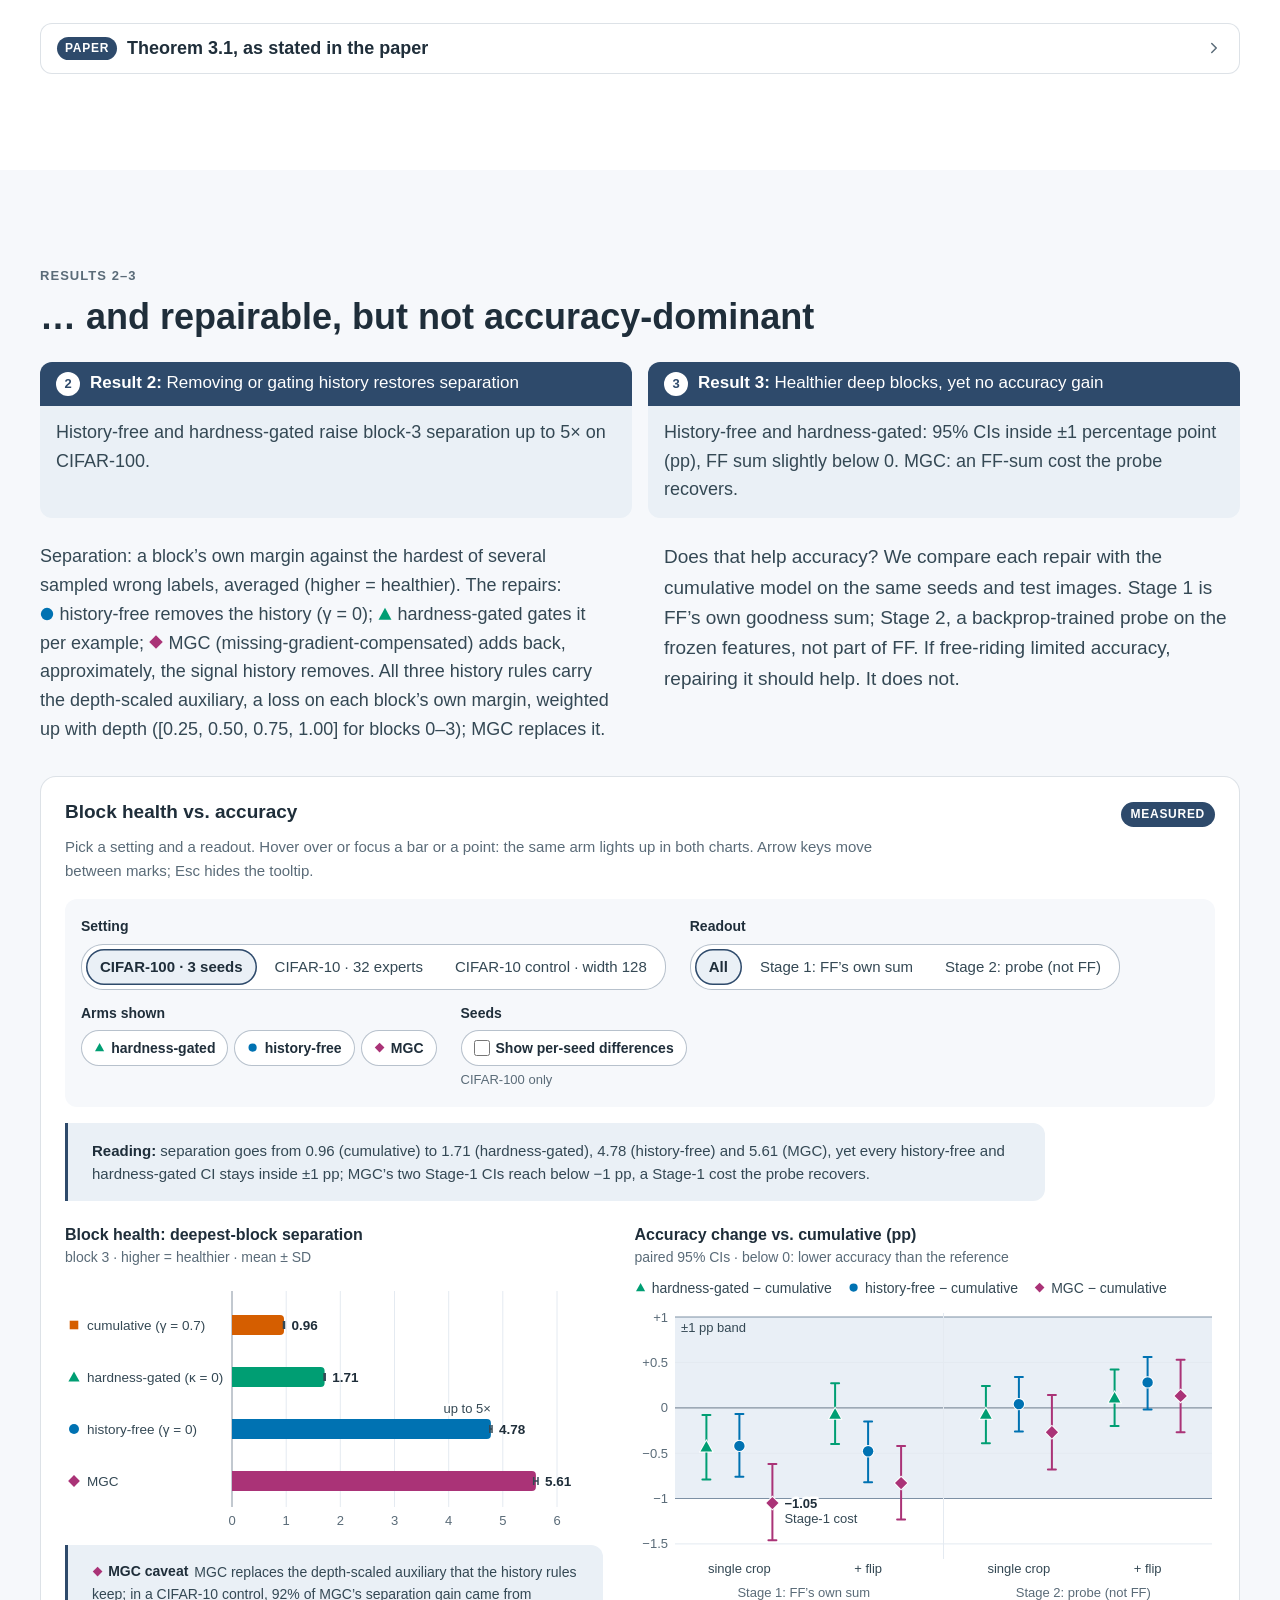
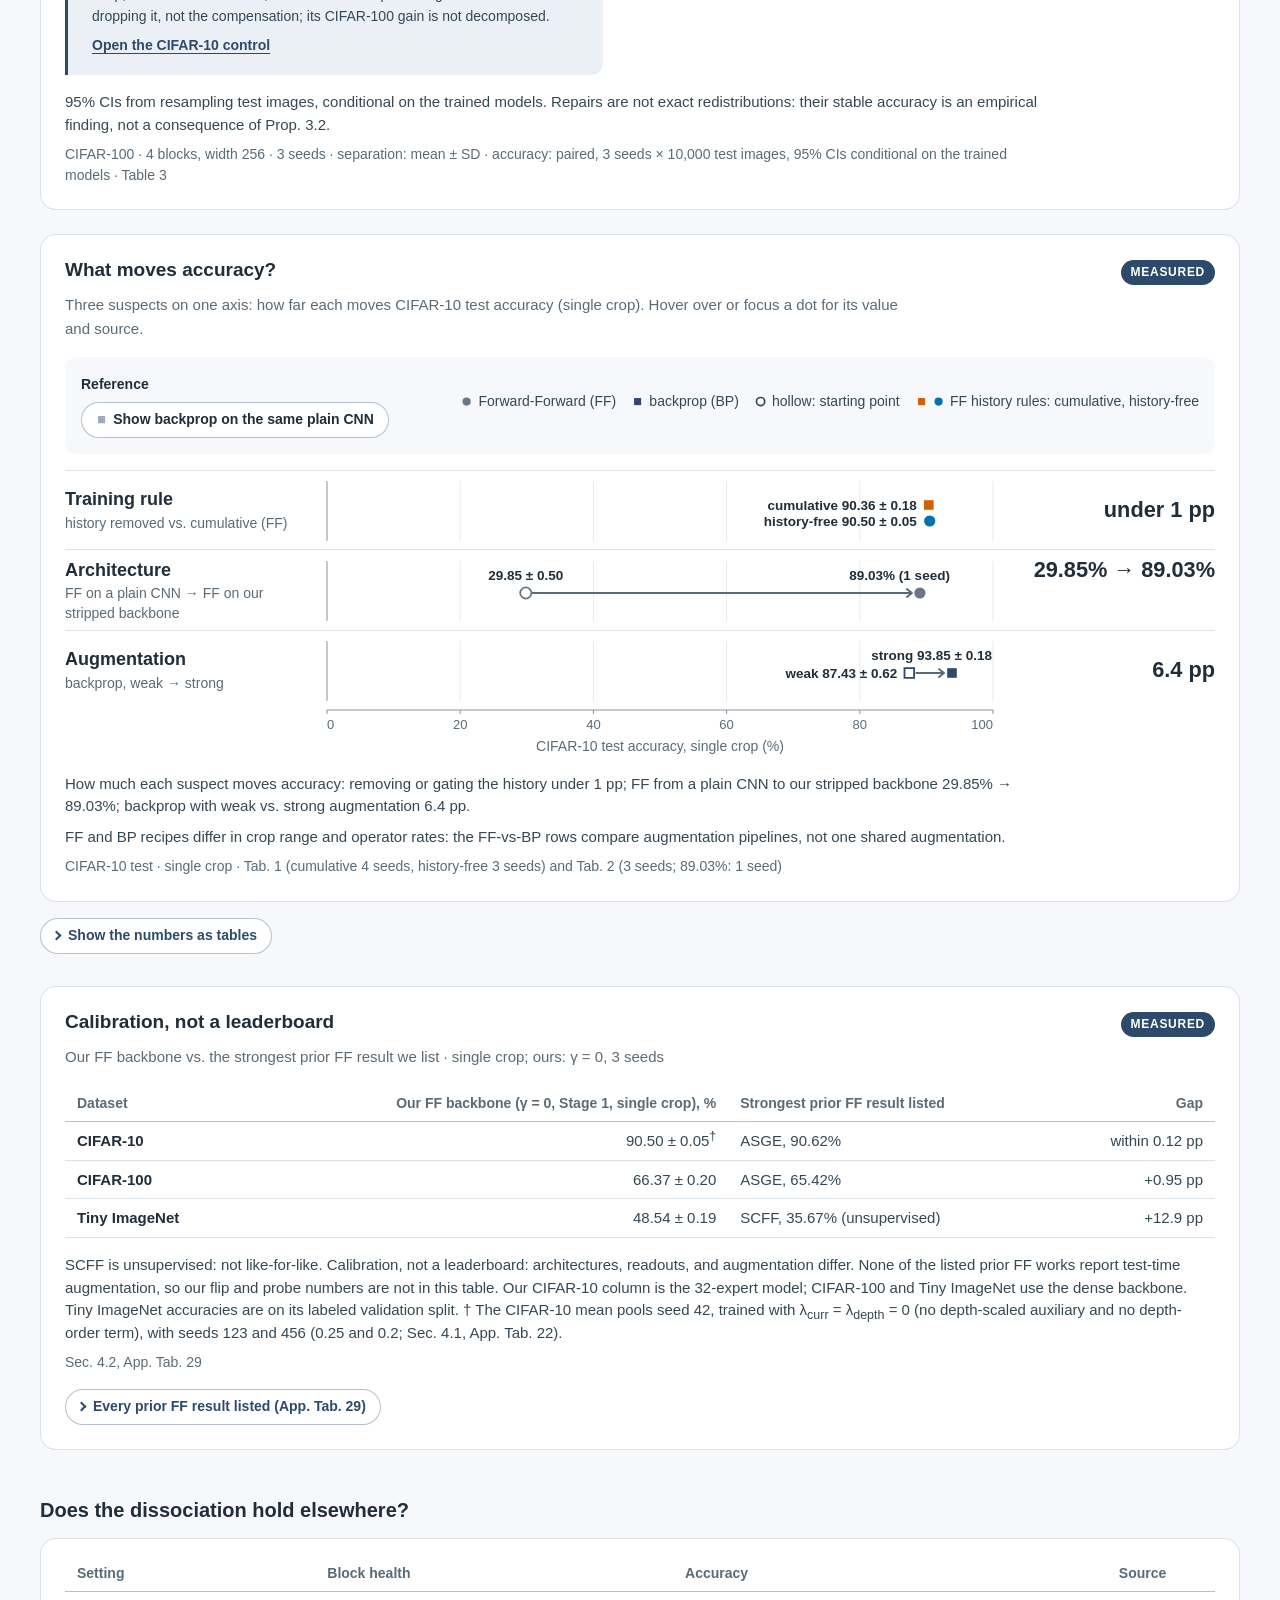
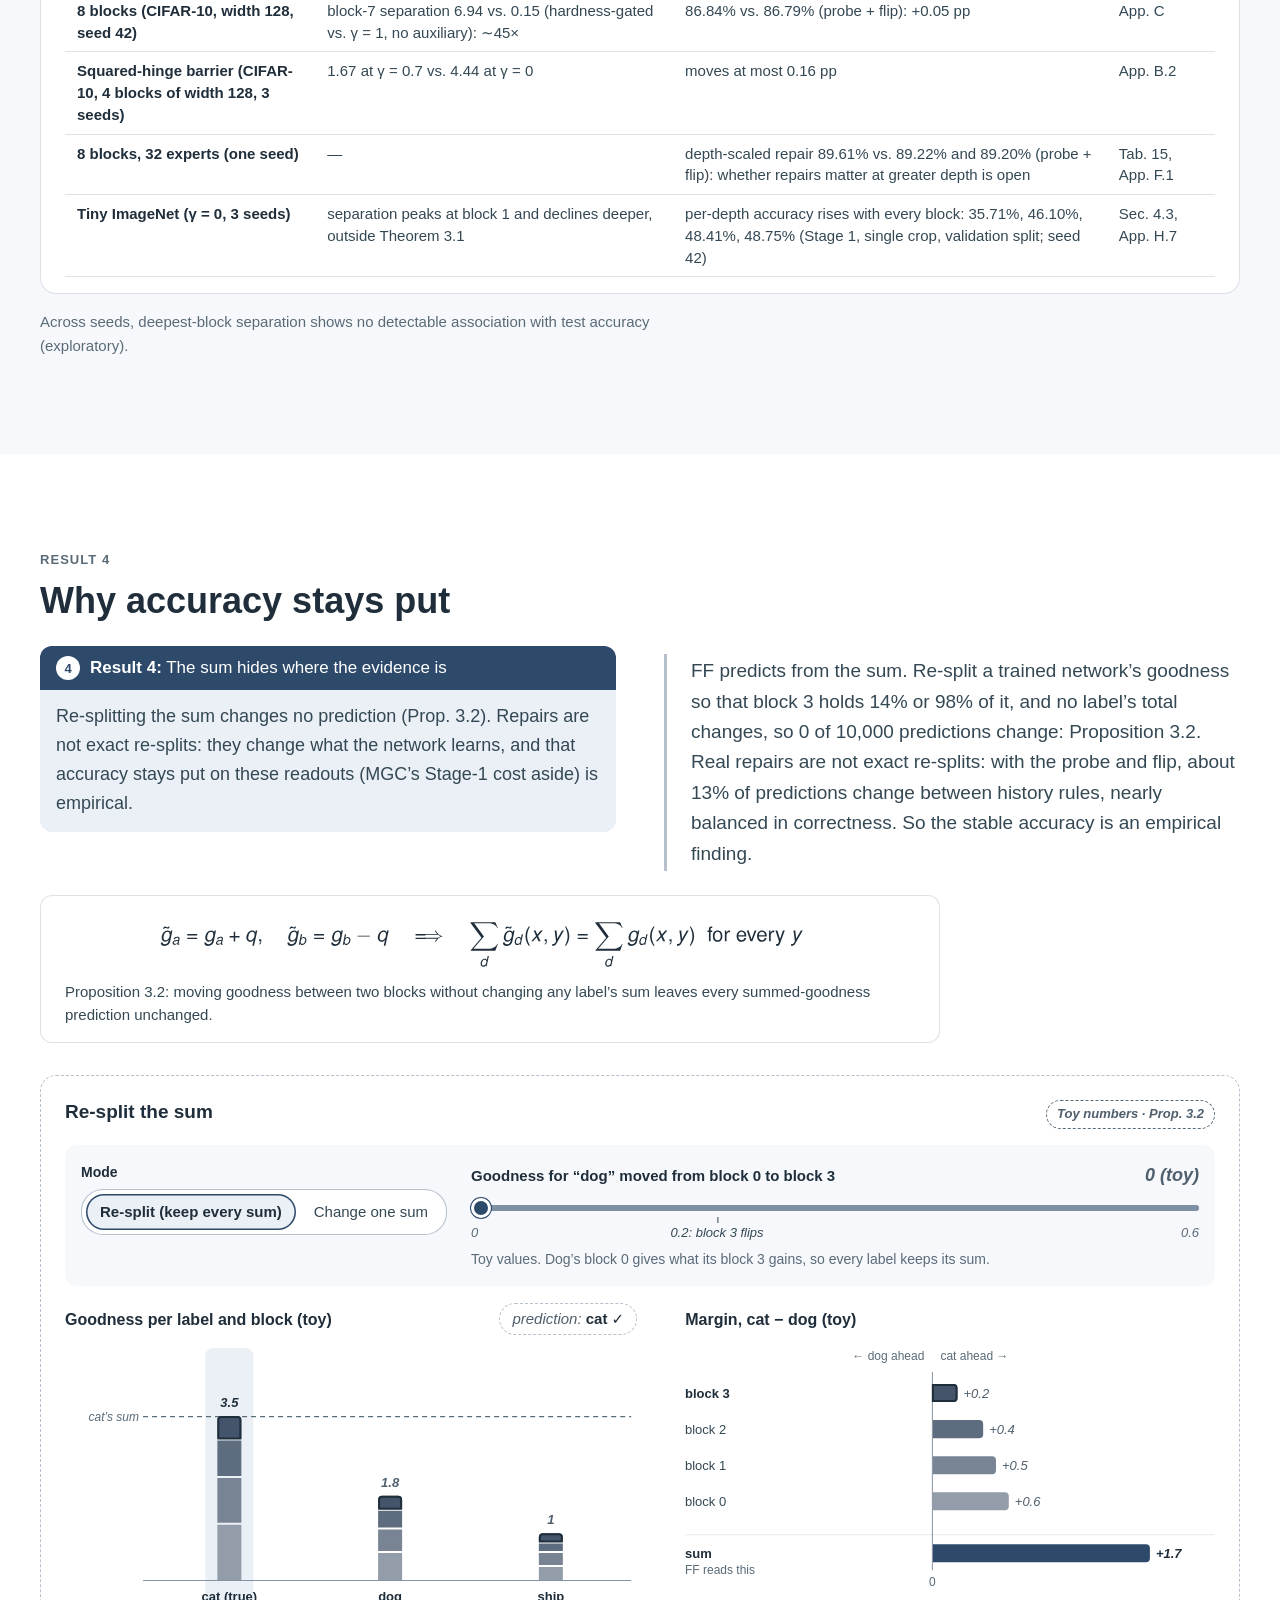
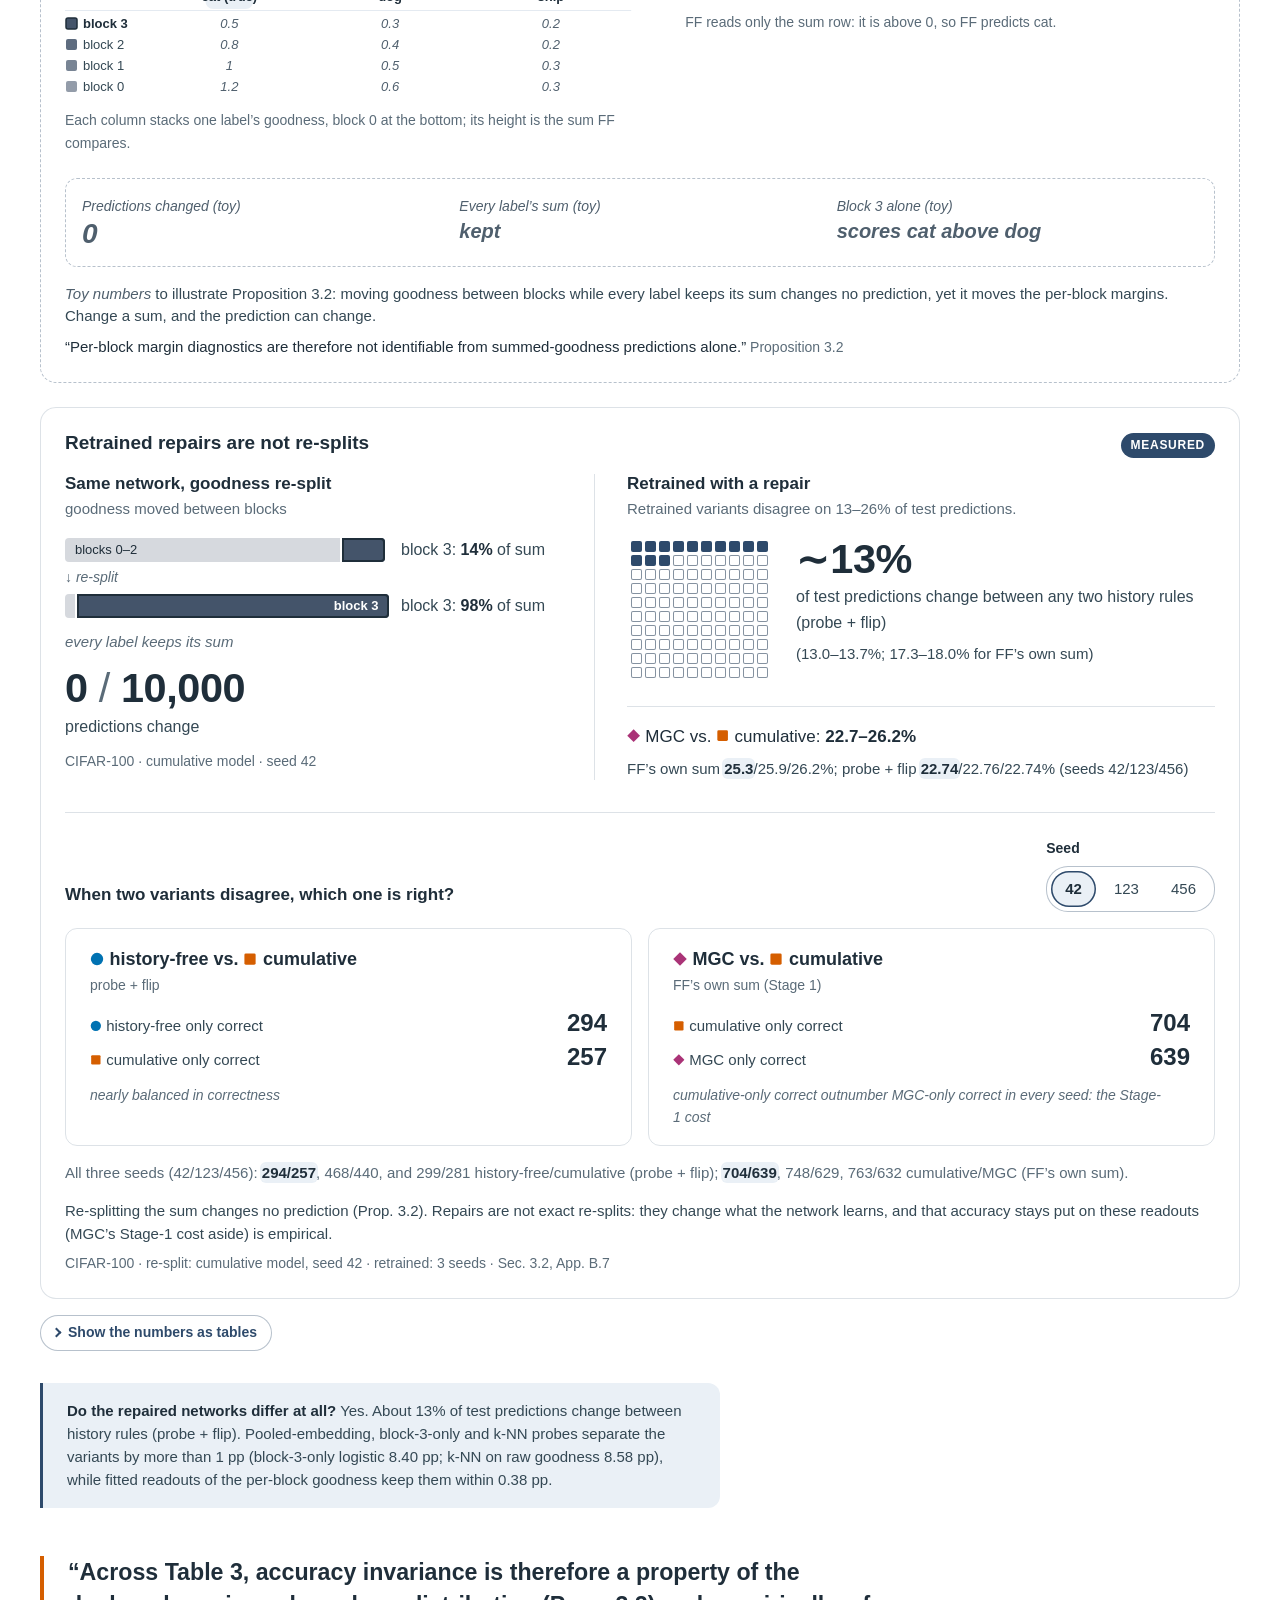
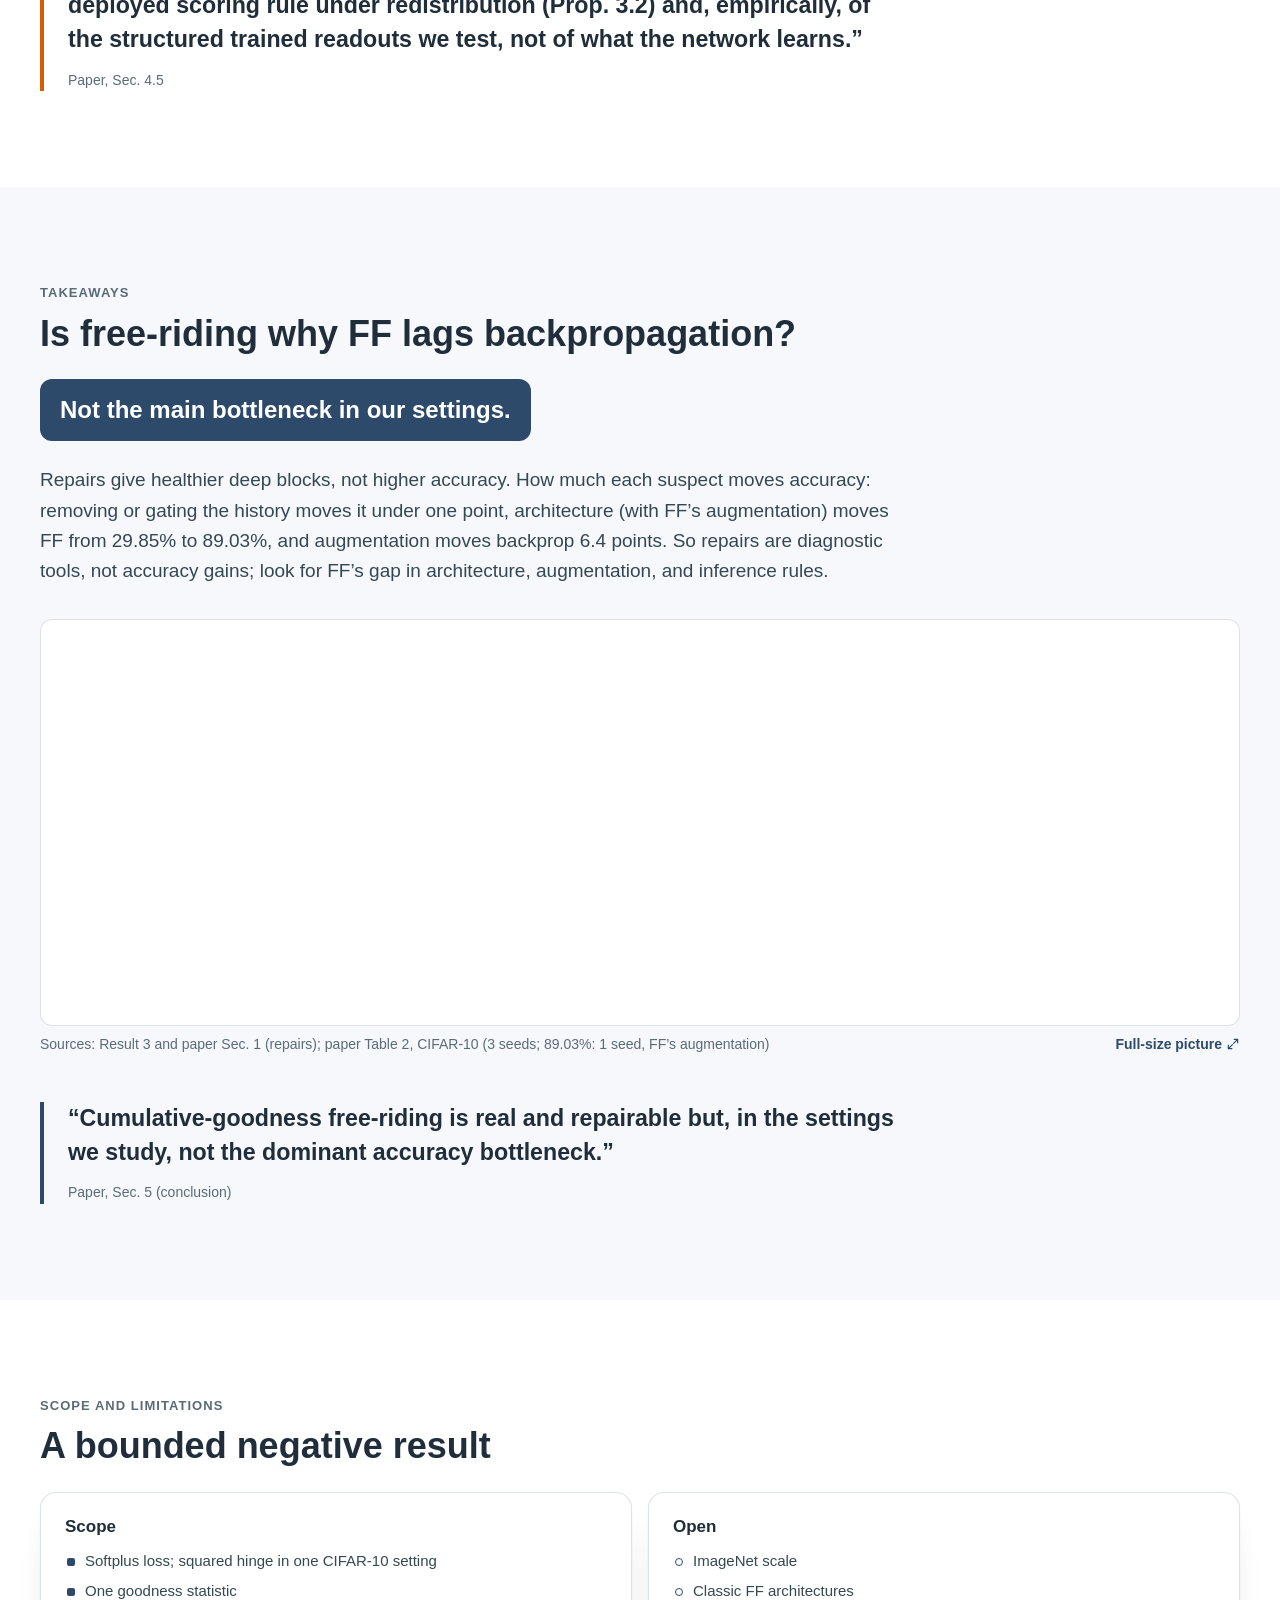
==== commit 057edc14: "Project page: camera-ready text, corrected captions, final poster and slides Sync with the final cam" ====
--- a/index.html
+++ b/index.html
@@ -510,7 +510,7 @@
             </figure>
             <figure class="fb">
               <img class="paper-frame" src="assets/img/fb_results_gap.webp" width="1470" height="405" loading="lazy" decoding="async" alt="Poster figure, what moves accuracy on CIFAR-10: backprop on a plain CNN 90.08%, FF on the same plain CNN 29.85%, FF on our stripped backbone 89.03% (one seed), backprop on the stripped backbone with strong augmentation 93.85% and with weak augmentation 87.43%.">
-              <figcaption><b>What moves accuracy</b> (poster; Tab.&nbsp;2). Architecture and augmentation move CIFAR-10 accuracy far more than the history rules.<span class="src">CIFAR-10 test · single crop · Tab.&nbsp;2 (3 seeds; 89.03%: 1 seed)</span></figcaption>
+              <figcaption><b>What moves accuracy</b> (poster; Tab.&nbsp;2). Architecture and augmentation move CIFAR-10 accuracy far more than the history rules.<span class="src">CIFAR-10 test · single crop · Tab.&nbsp;2 (3 seeds; 89.03%: 1 seed, FF’s augmentation)</span></figcaption>
             </figure>
           </div>
           <p class="viz__static-note">Static version: the interactive figure needs JavaScript.</p>
@@ -518,7 +518,7 @@
         <details class="tbl-toggle" data-tables>
           <summary>Show the numbers as tables</summary>
           <!-- BEGIN:tbl:results -->
-<div class="tbl-toggle__body"><div class="tbl-wrap"><table class="tbl"><caption>Block-3 separation and test accuracy (%) on CIFAR-100<span class="src">4 blocks, width 256 · 3 seeds · mean ± SD · Tab.&nbsp;3</span></caption><thead><tr class="tbl__group"><th scope="col" rowspan="2">Arm</th><th scope="col" rowspan="2" class="num">Block-3 separation</th><th scope="colgroup" colspan="2">Stage&nbsp;1: FF’s own sum</th><th scope="colgroup" colspan="2">Stage&nbsp;2: probe (not FF)</th></tr><tr><th scope="col" class="num">single crop</th><th scope="col" class="num">+ flip</th><th scope="col" class="num">single crop</th><th scope="col" class="num">+ flip</th></tr></thead><tbody><tr><th scope="row"><span class="arm"><svg class="glyph glyph--cum" aria-hidden="true"><use href="#sh-square"/></svg>cumulative (γ = 0.7)</span></th><td class="num" data-fact="t3.cumulative.c0_sep_block_3">0.96 ± 0.01</td><td class="num" data-fact="t3.cumulative.c1_s1">66.78 ± 0.28</td><td class="num" data-fact="t3.cumulative.c2_s1_tta">67.41 ± 0.35</td><td class="num" data-fact="t3.cumulative.c3_s2">68.51 ± 0.51</td><td class="num" data-fact="t3.cumulative.c4_s2_tta">68.96 ± 0.43</td></tr><tr><th scope="row"><span class="arm"><svg class="glyph glyph--gated" aria-hidden="true"><use href="#sh-triangle"/></svg>hardness-gated (κ = 0)</span></th><td class="num" data-fact="t3.gated.c0_sep_block_3">1.71 ± 0.01</td><td class="num" data-fact="t3.gated.c1_s1">66.35 ± 0.41</td><td class="num" data-fact="t3.gated.c2_s1_tta">67.35 ± 0.66</td><td class="num" data-fact="t3.gated.c3_s2">68.44 ± 0.51</td><td class="num" data-fact="t3.gated.c4_s2_tta">69.07 ± 0.61</td></tr><tr><th scope="row"><span class="arm"><svg class="glyph glyph--free" aria-hidden="true"><use href="#sh-circle"/></svg>history-free (γ = 0)</span></th><td class="num" data-fact="t3.gamma0.c0_sep_block_3">4.78 ± 0.02</td><td class="num" data-fact="t3.gamma0.c1_s1">66.37 ± 0.20</td><td class="num" data-fact="t3.gamma0.c2_s1_tta">66.93 ± 0.14</td><td class="num" data-fact="t3.gamma0.c3_s2">68.54 ± 0.25</td><td class="num" data-fact="t3.gamma0.c4_s2_tta">69.23 ± 0.34</td></tr><tr><th scope="row"><span class="arm"><svg class="glyph glyph--mgc" aria-hidden="true"><use href="#sh-diamond"/></svg>MGC</span></th><td class="num" data-fact="t3.mgc.c0_sep_block_3">5.61 ± 0.04</td><td class="num" data-fact="t3.mgc.c1_s1">65.73 ± 0.35</td><td class="num" data-fact="t3.mgc.c2_s1_tta">66.58 ± 0.25</td><td class="num" data-fact="t3.mgc.c3_s2">68.24 ± 0.51</td><td class="num" data-fact="t3.mgc.c4_s2_tta">69.09 ± 0.27</td></tr></tbody></table></div><div class="tbl-wrap"><table class="tbl"><caption>Accuracy change (pp) with paired 95% CIs<span class="src">CIFAR-100: paired, 3 seeds × 10,000 test images (<i>n</i>&nbsp;=&nbsp;30,000) · 5000-resample bootstrap, conditional on the trained models · Tab.&nbsp;3 · CIFAR-10 row: 4 blocks of width 256 with 32 experts; its history-free seed-42 run used λ<sub>curr</sub>&nbsp;=&nbsp;λ<sub>depth</sub>&nbsp;=&nbsp;0 (no depth-scaled auxiliary and no depth-order term; seeds 123 and 456: 0.25 and 0.2; Sec.&nbsp;4.1, App. Tab.&nbsp;22)</span></caption><thead><tr class="tbl__group"><th scope="col" rowspan="2">Comparison</th><th scope="colgroup" colspan="2">Stage&nbsp;1: FF’s own sum</th><th scope="colgroup" colspan="2">Stage&nbsp;2: probe (not FF)</th></tr><tr><th scope="col" class="num">single crop</th><th scope="col" class="num">+ flip</th><th scope="col" class="num">single crop</th><th scope="col" class="num">+ flip</th></tr></thead><tbody><tr><th scope="row"><span class="arm"><svg class="glyph glyph--gated" aria-hidden="true"><use href="#sh-triangle"/></svg>hardness-gated − cumulative</span></th><td class="num" data-fact="t3.gated_delta.c1_s1">−0.43 [−0.79, −0.08]</td><td class="num" data-fact="t3.gated_delta.c2_s1_tta">−0.07 [−0.40, +0.27]</td><td class="num" data-fact="t3.gated_delta.c3_s2">−0.07 [−0.39, +0.24]</td><td class="num" data-fact="t3.gated_delta.c4_s2_tta">+0.11 [−0.20, +0.42]</td></tr><tr><th scope="row"><span class="arm"><svg class="glyph glyph--free" aria-hidden="true"><use href="#sh-circle"/></svg>history-free − cumulative</span></th><td class="num" data-fact="t3.gamma0_delta.c1_s1">−0.42 [−0.76, −0.07]</td><td class="num" data-fact="t3.gamma0_delta.c2_s1_tta">−0.48 [−0.82, −0.15]</td><td class="num" data-fact="t3.gamma0_delta.c3_s2">+0.04 [−0.26, +0.34]</td><td class="num" data-fact="t3.gamma0_delta.c4_s2_tta">+0.28 [−0.02, +0.56]</td></tr><tr><th scope="row"><span class="arm"><svg class="glyph glyph--mgc" aria-hidden="true"><use href="#sh-diamond"/></svg>MGC − cumulative</span></th><td class="num" data-fact="t3.mgc_delta.c1_s1">−1.05 [−1.46, −0.62]</td><td class="num" data-fact="t3.mgc_delta.c2_s1_tta">−0.83 [−1.23, −0.42]</td><td class="num" data-fact="t3.mgc_delta.c3_s2">−0.27 [−0.68, +0.14]</td><td class="num" data-fact="t3.mgc_delta.c4_s2_tta">+0.13 [−0.27, +0.53]</td></tr><tr class="tbl__sep"><th scope="row"><span class="arm"><svg class="glyph glyph--cum" aria-hidden="true"><use href="#sh-square"/></svg>CIFAR-10, 32 experts: cumulative − history-free (CP-FAIR − γ=0)</span></th><td class="num" data-fact="t3.c10_pair.c1_s1">−0.06 [−0.35, +0.23]</td><td class="num" data-fact="t3.c10_pair.c2_s1_tta">+0.05 [−0.20, +0.29]</td><td class="num" data-fact="t3.c10_pair.c3_s2">+0.03 [−0.26, +0.31]</td><td class="num" data-fact="t3.c10_pair.c4_s2_tta">−0.07 [−0.32, +0.19]</td></tr></tbody></table></div><div class="tbl-wrap"><table class="tbl"><caption>CIFAR-10 control: where MGC’s separation gain comes from<span class="src">4 blocks, width 128 · 3 seeds per arm · SAM on · accuracy in %, Δ in pp with paired 95% CIs · App. B.1.1, Tab.&nbsp;6 · The runs mix GPU types and software stacks, so (b) minus (a) is confounded with them; the separation effects are large against this variation, the accuracy differences are not.</span></caption><thead><tr class="tbl__group"><th scope="col" rowspan="2">Arm</th><th scope="col" rowspan="2" class="num">Block-3 separation</th><th scope="colgroup" colspan="2">Stage&nbsp;1: FF’s own sum</th><th scope="colgroup" colspan="2">Stage&nbsp;2: probe (not FF)</th></tr><tr><th scope="col" class="num">single crop</th><th scope="col" class="num">+ flip</th><th scope="col" class="num">single crop</th><th scope="col" class="num">+ flip</th></tr></thead><tbody><tr><th scope="row"><span class="arm"><svg class="glyph glyph--cum" aria-hidden="true"><use href="#sh-square"/></svg>(a) cumulative + auxiliary</span></th><td class="num" data-fact="t6.a.c0_sep_l3">0.75 ± 0.01</td><td class="num" data-fact="t6.a.c1_s1">85.74 ± 0.37</td><td class="num" data-fact="t6.a.c2_s1_tta">86.75 ± 0.34</td><td class="num" data-fact="t6.a.c3_s2">85.98 ± 0.52</td><td class="num" data-fact="t6.a.c4_s2_tta">87.04 ± 0.51</td></tr><tr><th scope="row"><span class="arm"><svg class="glyph glyph--neutral" aria-hidden="true"><use href="#sh-hollow"/></svg>(b) auxiliary removed, no compensator</span></th><td class="num" data-fact="t6.b.c0_sep_l3">4.88 ± 0.05</td><td class="num" data-fact="t6.b.c1_s1">85.31 ± 0.10</td><td class="num" data-fact="t6.b.c2_s1_tta">86.47 ± 0.04</td><td class="num" data-fact="t6.b.c3_s2">85.88 ± 0.34</td><td class="num" data-fact="t6.b.c4_s2_tta">86.90 ± 0.22</td></tr><tr><th scope="row"><span class="arm"><svg class="glyph glyph--mgc" aria-hidden="true"><use href="#sh-diamond"/></svg>MGC</span></th><td class="num" data-fact="t6.mgc.c0_sep_l3">5.25 ± 0.05</td><td class="num" data-fact="t6.mgc.c1_s1">85.45 ± 0.37</td><td class="num" data-fact="t6.mgc.c2_s1_tta">86.87 ± 0.23</td><td class="num" data-fact="t6.mgc.c3_s2">86.07 ± 0.38</td><td class="num" data-fact="t6.mgc.c4_s2_tta">87.27 ± 0.29</td></tr><tr><th scope="row"><span class="arm"><svg class="glyph glyph--mgc" aria-hidden="true"><use href="#sh-diamond"/></svg>(c) MGC + block-0 auxiliary</span></th><td class="num" data-fact="t6.c.c0_sep_l3">5.28 ± 0.03</td><td class="num" data-fact="t6.c.c1_s1">85.32 ± 0.19</td><td class="num" data-fact="t6.c.c2_s1_tta">86.53 ± 0.19</td><td class="num" data-fact="t6.c.c3_s2">85.66 ± 0.25</td><td class="num" data-fact="t6.c.c4_s2_tta">86.93 ± 0.09</td></tr><tr class="tbl__sep"><th scope="row">Δ (b) − (a)</th><td class="num" data-fact="t6.b_vs_a.c0_sep_l3">+4.13 ± 0.05</td><td class="num" data-fact="t6.b_vs_a.c1_s1">−0.43 [−0.74, −0.12]</td><td class="num" data-fact="t6.b_vs_a.c2_s1_tta">−0.28 [−0.54, −0.01]</td><td class="num" data-fact="t6.b_vs_a.c3_s2">−0.10 [−0.40, +0.21]</td><td class="num" data-fact="t6.b_vs_a.c4_s2_tta">−0.14 [−0.40, +0.11]</td></tr><tr><th scope="row">Δ MGC − (a)</th><td class="num" data-fact="t6.mgc_vs_a.c0_sep_l3">+4.50 ± 0.04</td><td class="num" data-fact="t6.mgc_vs_a.c1_s1">−0.29 [−0.59, +0.02]</td><td class="num" data-fact="t6.mgc_vs_a.c2_s1_tta">+0.13 [−0.14, +0.40]</td><td class="num" data-fact="t6.mgc_vs_a.c3_s2">+0.09 [−0.21, +0.40]</td><td class="num" data-fact="t6.mgc_vs_a.c4_s2_tta">+0.24 [−0.02, +0.50]</td></tr><tr><th scope="row">Δ (c) − (a)</th><td class="num" data-fact="t6.c_vs_a.c0_sep_l3">+4.54 ± 0.03</td><td class="num" data-fact="t6.c_vs_a.c1_s1">−0.42 [−0.74, −0.12]</td><td class="num" data-fact="t6.c_vs_a.c2_s1_tta">−0.22 [−0.49, +0.06]</td><td class="num" data-fact="t6.c_vs_a.c3_s2">−0.32 [−0.62, −0.02]</td><td class="num" data-fact="t6.c_vs_a.c4_s2_tta">−0.11 [−0.37, +0.16]</td></tr></tbody></table></div><div class="tbl-wrap"><table class="tbl"><caption>What moves accuracy (CIFAR-10 test, single crop, %)<span class="src">Tab.&nbsp;1 (cumulative 4 seeds, history-free 3 seeds) and Tab.&nbsp;2 (3 seeds; 89.03%: 1 seed) · FF and BP recipes differ in crop range and operator rates: the FF-vs-BP rows compare augmentation pipelines, not one shared augmentation. † Seed 42 used λ<sub>curr</sub>&nbsp;=&nbsp;λ<sub>depth</sub>&nbsp;=&nbsp;0 (no depth-scaled auxiliary and no depth-order term), seeds 123 and 456 used 0.25 and 0.2 (Sec.&nbsp;4.1, App. Tab.&nbsp;22).</span></caption><thead><tr><th scope="col">Suspect</th><th scope="col">Setting</th><th scope="col" class="num">Accuracy</th></tr></thead><tbody><tr><th scope="rowgroup" rowspan="2">Training rule</th><td>FF, cumulative (γ&nbsp;=&nbsp;0.7, 32 experts; 4 seeds)</td><td class="num" data-fact="t1.cpfair.c2_test_no_tta">90.36 ± 0.18</td></tr><tr><td>FF, history-free (γ&nbsp;=&nbsp;0; 3 seeds)<sup>†</sup></td><td class="num" data-fact="t1.gamma0.c2_test_no_tta">90.50 ± 0.05</td></tr><tr class="tbl__sep"><th scope="rowgroup" rowspan="3">Architecture</th><td>FF on a plain CNN</td><td class="num" data-fact="t2.cnn_ff.c1_test_no_tta">29.85 ± 0.50</td></tr><tr><td>FF on our stripped backbone (1 seed)</td><td class="num" data-fact="t2.stripped_ff.c1_test_no_tta">89.03%</td></tr><tr><td>Backprop on the same plain CNN</td><td class="num" data-fact="t2.cnn_bp.c1_test_no_tta">90.08 ± 0.28</td></tr><tr class="tbl__sep"><th scope="rowgroup" rowspan="2">Augmentation</th><td>Backprop on the stripped backbone, weak augmentation</td><td class="num" data-fact="t2.stripped_bp_weak.c1_test_no_tta">87.43 ± 0.62</td></tr><tr><td>Backprop on the stripped backbone, strong augmentation</td><td class="num" data-fact="t2.stripped_bp_strong.c1_test_no_tta">93.85 ± 0.18</td></tr></tbody></table></div></div>
+<div class="tbl-toggle__body"><div class="tbl-wrap"><table class="tbl"><caption>Block-3 separation and test accuracy (%) on CIFAR-100<span class="src">4 blocks, width 256 · 3 seeds · mean ± SD · Tab.&nbsp;3</span></caption><thead><tr class="tbl__group"><th scope="col" rowspan="2">Arm</th><th scope="col" rowspan="2" class="num">Block-3 separation</th><th scope="colgroup" colspan="2">Stage&nbsp;1: FF’s own sum</th><th scope="colgroup" colspan="2">Stage&nbsp;2: probe (not FF)</th></tr><tr><th scope="col" class="num">single crop</th><th scope="col" class="num">+ flip</th><th scope="col" class="num">single crop</th><th scope="col" class="num">+ flip</th></tr></thead><tbody><tr><th scope="row"><span class="arm"><svg class="glyph glyph--cum" aria-hidden="true"><use href="#sh-square"/></svg>cumulative (γ = 0.7)</span></th><td class="num" data-fact="t3.cumulative.c0_sep_block_3">0.96 ± 0.01</td><td class="num" data-fact="t3.cumulative.c1_s1">66.78 ± 0.28</td><td class="num" data-fact="t3.cumulative.c2_s1_tta">67.41 ± 0.35</td><td class="num" data-fact="t3.cumulative.c3_s2">68.51 ± 0.51</td><td class="num" data-fact="t3.cumulative.c4_s2_tta">68.96 ± 0.43</td></tr><tr><th scope="row"><span class="arm"><svg class="glyph glyph--gated" aria-hidden="true"><use href="#sh-triangle"/></svg>hardness-gated (κ = 0)</span></th><td class="num" data-fact="t3.gated.c0_sep_block_3">1.71 ± 0.01</td><td class="num" data-fact="t3.gated.c1_s1">66.35 ± 0.41</td><td class="num" data-fact="t3.gated.c2_s1_tta">67.35 ± 0.66</td><td class="num" data-fact="t3.gated.c3_s2">68.44 ± 0.51</td><td class="num" data-fact="t3.gated.c4_s2_tta">69.07 ± 0.61</td></tr><tr><th scope="row"><span class="arm"><svg class="glyph glyph--free" aria-hidden="true"><use href="#sh-circle"/></svg>history-free (γ = 0)</span></th><td class="num" data-fact="t3.gamma0.c0_sep_block_3">4.78 ± 0.02</td><td class="num" data-fact="t3.gamma0.c1_s1">66.37 ± 0.20</td><td class="num" data-fact="t3.gamma0.c2_s1_tta">66.93 ± 0.14</td><td class="num" data-fact="t3.gamma0.c3_s2">68.54 ± 0.25</td><td class="num" data-fact="t3.gamma0.c4_s2_tta">69.23 ± 0.34</td></tr><tr><th scope="row"><span class="arm"><svg class="glyph glyph--mgc" aria-hidden="true"><use href="#sh-diamond"/></svg>MGC</span></th><td class="num" data-fact="t3.mgc.c0_sep_block_3">5.61 ± 0.04</td><td class="num" data-fact="t3.mgc.c1_s1">65.73 ± 0.35</td><td class="num" data-fact="t3.mgc.c2_s1_tta">66.58 ± 0.25</td><td class="num" data-fact="t3.mgc.c3_s2">68.24 ± 0.51</td><td class="num" data-fact="t3.mgc.c4_s2_tta">69.09 ± 0.27</td></tr></tbody></table></div><div class="tbl-wrap"><table class="tbl"><caption>Accuracy change (pp) with paired 95% CIs<span class="src">CIFAR-100: paired, 3 seeds × 10,000 test images (<i>n</i>&nbsp;=&nbsp;30,000) · 5000-resample bootstrap, conditional on the trained models · Tab.&nbsp;3 · CIFAR-10 row: 4 blocks of width 256 with 32 experts; its history-free seed-42 run used λ<sub>curr</sub>&nbsp;=&nbsp;λ<sub>depth</sub>&nbsp;=&nbsp;0 (no depth-scaled auxiliary and no depth-order term; seeds 123 and 456: 0.25 and 0.2; Sec.&nbsp;4.1, App. Tab.&nbsp;22)</span></caption><thead><tr class="tbl__group"><th scope="col" rowspan="2">Comparison</th><th scope="colgroup" colspan="2">Stage&nbsp;1: FF’s own sum</th><th scope="colgroup" colspan="2">Stage&nbsp;2: probe (not FF)</th></tr><tr><th scope="col" class="num">single crop</th><th scope="col" class="num">+ flip</th><th scope="col" class="num">single crop</th><th scope="col" class="num">+ flip</th></tr></thead><tbody><tr><th scope="row"><span class="arm"><svg class="glyph glyph--gated" aria-hidden="true"><use href="#sh-triangle"/></svg>hardness-gated − cumulative</span></th><td class="num" data-fact="t3.gated_delta.c1_s1">−0.43 [−0.79, −0.08]</td><td class="num" data-fact="t3.gated_delta.c2_s1_tta">−0.07 [−0.40, +0.27]</td><td class="num" data-fact="t3.gated_delta.c3_s2">−0.07 [−0.39, +0.24]</td><td class="num" data-fact="t3.gated_delta.c4_s2_tta">+0.11 [−0.20, +0.42]</td></tr><tr><th scope="row"><span class="arm"><svg class="glyph glyph--free" aria-hidden="true"><use href="#sh-circle"/></svg>history-free − cumulative</span></th><td class="num" data-fact="t3.gamma0_delta.c1_s1">−0.42 [−0.76, −0.07]</td><td class="num" data-fact="t3.gamma0_delta.c2_s1_tta">−0.48 [−0.82, −0.15]</td><td class="num" data-fact="t3.gamma0_delta.c3_s2">+0.04 [−0.26, +0.34]</td><td class="num" data-fact="t3.gamma0_delta.c4_s2_tta">+0.28 [−0.02, +0.56]</td></tr><tr><th scope="row"><span class="arm"><svg class="glyph glyph--mgc" aria-hidden="true"><use href="#sh-diamond"/></svg>MGC − cumulative</span></th><td class="num" data-fact="t3.mgc_delta.c1_s1">−1.05 [−1.46, −0.62]</td><td class="num" data-fact="t3.mgc_delta.c2_s1_tta">−0.83 [−1.23, −0.42]</td><td class="num" data-fact="t3.mgc_delta.c3_s2">−0.27 [−0.68, +0.14]</td><td class="num" data-fact="t3.mgc_delta.c4_s2_tta">+0.13 [−0.27, +0.53]</td></tr><tr class="tbl__sep"><th scope="row"><span class="arm"><svg class="glyph glyph--cum" aria-hidden="true"><use href="#sh-square"/></svg>CIFAR-10, 32 experts: cumulative − history-free (CP-FAIR − γ=0)</span></th><td class="num" data-fact="t3.c10_pair.c1_s1">−0.06 [−0.35, +0.23]</td><td class="num" data-fact="t3.c10_pair.c2_s1_tta">+0.05 [−0.20, +0.29]</td><td class="num" data-fact="t3.c10_pair.c3_s2">+0.03 [−0.26, +0.31]</td><td class="num" data-fact="t3.c10_pair.c4_s2_tta">−0.07 [−0.32, +0.19]</td></tr></tbody></table></div><div class="tbl-wrap"><table class="tbl"><caption>CIFAR-10 control: where MGC’s separation gain comes from<span class="src">4 blocks, width 128 · 3 seeds per arm · SAM on · accuracy in %, Δ in pp with paired 95% CIs · App. B.1.1, Tab.&nbsp;6 · The runs mix GPU types and software stacks, so (b) minus (a) is confounded with them; the separation effects are large against this variation, the accuracy differences are not.</span></caption><thead><tr class="tbl__group"><th scope="col" rowspan="2">Arm</th><th scope="col" rowspan="2" class="num">Block-3 separation</th><th scope="colgroup" colspan="2">Stage&nbsp;1: FF’s own sum</th><th scope="colgroup" colspan="2">Stage&nbsp;2: probe (not FF)</th></tr><tr><th scope="col" class="num">single crop</th><th scope="col" class="num">+ flip</th><th scope="col" class="num">single crop</th><th scope="col" class="num">+ flip</th></tr></thead><tbody><tr><th scope="row"><span class="arm"><svg class="glyph glyph--cum" aria-hidden="true"><use href="#sh-square"/></svg>(a) cumulative + auxiliary</span></th><td class="num" data-fact="t6.a.c0_sep_l3">0.75 ± 0.01</td><td class="num" data-fact="t6.a.c1_s1">85.74 ± 0.37</td><td class="num" data-fact="t6.a.c2_s1_tta">86.75 ± 0.34</td><td class="num" data-fact="t6.a.c3_s2">85.98 ± 0.52</td><td class="num" data-fact="t6.a.c4_s2_tta">87.04 ± 0.51</td></tr><tr><th scope="row"><span class="arm"><svg class="glyph glyph--neutral" aria-hidden="true"><use href="#sh-hollow"/></svg>(b) auxiliary removed, no compensator</span></th><td class="num" data-fact="t6.b.c0_sep_l3">4.88 ± 0.05</td><td class="num" data-fact="t6.b.c1_s1">85.31 ± 0.10</td><td class="num" data-fact="t6.b.c2_s1_tta">86.47 ± 0.04</td><td class="num" data-fact="t6.b.c3_s2">85.88 ± 0.34</td><td class="num" data-fact="t6.b.c4_s2_tta">86.90 ± 0.22</td></tr><tr><th scope="row"><span class="arm"><svg class="glyph glyph--mgc" aria-hidden="true"><use href="#sh-diamond"/></svg>MGC</span></th><td class="num" data-fact="t6.mgc.c0_sep_l3">5.25 ± 0.05</td><td class="num" data-fact="t6.mgc.c1_s1">85.45 ± 0.37</td><td class="num" data-fact="t6.mgc.c2_s1_tta">86.87 ± 0.23</td><td class="num" data-fact="t6.mgc.c3_s2">86.07 ± 0.38</td><td class="num" data-fact="t6.mgc.c4_s2_tta">87.27 ± 0.29</td></tr><tr><th scope="row"><span class="arm"><svg class="glyph glyph--mgc" aria-hidden="true"><use href="#sh-diamond"/></svg>(c) MGC + block-0 auxiliary</span></th><td class="num" data-fact="t6.c.c0_sep_l3">5.28 ± 0.03</td><td class="num" data-fact="t6.c.c1_s1">85.32 ± 0.19</td><td class="num" data-fact="t6.c.c2_s1_tta">86.53 ± 0.19</td><td class="num" data-fact="t6.c.c3_s2">85.66 ± 0.25</td><td class="num" data-fact="t6.c.c4_s2_tta">86.93 ± 0.09</td></tr><tr class="tbl__sep"><th scope="row">Δ (b) − (a)</th><td class="num" data-fact="t6.b_vs_a.c0_sep_l3">+4.13 ± 0.05</td><td class="num" data-fact="t6.b_vs_a.c1_s1">−0.43 [−0.74, −0.12]</td><td class="num" data-fact="t6.b_vs_a.c2_s1_tta">−0.28 [−0.54, −0.01]</td><td class="num" data-fact="t6.b_vs_a.c3_s2">−0.10 [−0.40, +0.21]</td><td class="num" data-fact="t6.b_vs_a.c4_s2_tta">−0.14 [−0.40, +0.11]</td></tr><tr><th scope="row">Δ MGC − (a)</th><td class="num" data-fact="t6.mgc_vs_a.c0_sep_l3">+4.50 ± 0.04</td><td class="num" data-fact="t6.mgc_vs_a.c1_s1">−0.29 [−0.59, +0.02]</td><td class="num" data-fact="t6.mgc_vs_a.c2_s1_tta">+0.13 [−0.14, +0.40]</td><td class="num" data-fact="t6.mgc_vs_a.c3_s2">+0.09 [−0.21, +0.40]</td><td class="num" data-fact="t6.mgc_vs_a.c4_s2_tta">+0.24 [−0.02, +0.50]</td></tr><tr><th scope="row">Δ (c) − (a)</th><td class="num" data-fact="t6.c_vs_a.c0_sep_l3">+4.54 ± 0.03</td><td class="num" data-fact="t6.c_vs_a.c1_s1">−0.42 [−0.74, −0.12]</td><td class="num" data-fact="t6.c_vs_a.c2_s1_tta">−0.22 [−0.49, +0.06]</td><td class="num" data-fact="t6.c_vs_a.c3_s2">−0.32 [−0.62, −0.02]</td><td class="num" data-fact="t6.c_vs_a.c4_s2_tta">−0.11 [−0.37, +0.16]</td></tr></tbody></table></div><div class="tbl-wrap"><table class="tbl"><caption>What moves accuracy (CIFAR-10 test, single crop, %)<span class="src">Tab.&nbsp;1 (cumulative 4 seeds, history-free 3 seeds) and Tab.&nbsp;2 (3 seeds; 89.03%: 1 seed, FF’s augmentation) · Backprop with strong augmentation uses FF’s per-view recipe (one view; FF draws three), and both plain-CNN rows use random crop and flip. † Seed 42 used λ<sub>curr</sub>&nbsp;=&nbsp;λ<sub>depth</sub>&nbsp;=&nbsp;0 (no depth-scaled auxiliary and no depth-order term), seeds 123 and 456 used 0.25 and 0.2 (Sec.&nbsp;4.1, App. Tab.&nbsp;22).</span></caption><thead><tr><th scope="col">Suspect</th><th scope="col">Setting</th><th scope="col" class="num">Accuracy</th></tr></thead><tbody><tr><th scope="rowgroup" rowspan="2">Training rule</th><td>FF, cumulative (γ&nbsp;=&nbsp;0.7, 32 experts; 4 seeds)</td><td class="num" data-fact="t1.cpfair.c2_test_no_tta">90.36 ± 0.18</td></tr><tr><td>FF, history-free (γ&nbsp;=&nbsp;0; 3 seeds)<sup>†</sup></td><td class="num" data-fact="t1.gamma0.c2_test_no_tta">90.50 ± 0.05</td></tr><tr class="tbl__sep"><th scope="rowgroup" rowspan="3">Architecture</th><td>FF on a plain CNN</td><td class="num" data-fact="t2.cnn_ff.c1_test_no_tta">29.85 ± 0.50</td></tr><tr><td>FF on our stripped backbone (1 seed)</td><td class="num" data-fact="t2.stripped_ff.c1_test_no_tta">89.03%</td></tr><tr><td>Backprop on the same plain CNN</td><td class="num" data-fact="t2.cnn_bp.c1_test_no_tta">90.08 ± 0.28</td></tr><tr class="tbl__sep"><th scope="rowgroup" rowspan="2">Augmentation</th><td>Backprop on the stripped backbone, weak augmentation</td><td class="num" data-fact="t2.stripped_bp_weak.c1_test_no_tta">87.43 ± 0.62</td></tr><tr><td>Backprop on the stripped backbone, strong augmentation</td><td class="num" data-fact="t2.stripped_bp_strong.c1_test_no_tta">93.85 ± 0.18</td></tr></tbody></table></div></div>
           <!-- END:tbl:results -->
         </details>
 
@@ -608,7 +608,7 @@
       <div class="section__head"><p class="eyebrow">Takeaways</p><h2 id="verdict-title">Is free-riding why FF lags backpropagation?</h2></div>
       <div class="verdict">
         <p class="verdictbar">Not the main bottleneck in our settings.</p>
-        <p class="lede verdict__text">Repairs give healthier deep blocks, not higher accuracy. How much each suspect moves accuracy: removing or gating the history moves it under one point, architecture moves FF from 29.85% to 89.03%, and augmentation moves backprop 6.4 points. So repairs are diagnostic tools, not accuracy gains; look for FF’s gap in architecture, augmentation, and inference rules.</p>
+        <p class="lede verdict__text">Repairs give healthier deep blocks, not higher accuracy. How much each suspect moves accuracy: removing or gating the history moves it under one point, architecture (with FF’s augmentation) moves FF from 29.85% to 89.03%, and augmentation moves backprop 6.4 points. So repairs are diagnostic tools, not accuracy gains; look for FF’s gap in architecture, augmentation, and inference rules.</p>
       </div>
       <figure class="detective">
         <picture>
@@ -623,7 +623,7 @@
             <li class="evidence__item"><span class="evidence__who">augmentation</span><span class="evidence__v">6.4&nbsp;pp</span><span class="evidence__l">backprop: strong vs. weak augmentation</span></li>
           </ul>
         </div>
-        <figcaption class="src"><span>Sources: Result 3 and paper Sec.&nbsp;1 (repairs); paper Table&nbsp;2, CIFAR-10 (3 seeds; 89.03%: 1 seed)</span><a class="more detective__zoom" href="assets/img/detective_2x.webp">Full-size picture<svg aria-hidden="true"><use href="#i-expand"/></svg></a></figcaption>
+        <figcaption class="src"><span>Sources: Result 3 and paper Sec.&nbsp;1 (repairs); paper Table&nbsp;2, CIFAR-10 (3 seeds; 89.03%: 1 seed, FF’s augmentation)</span><a class="more detective__zoom" href="assets/img/detective_2x.webp">Full-size picture<svg aria-hidden="true"><use href="#i-expand"/></svg></a></figcaption>
       </figure>
       <figure class="pullquote pullquote--close"><blockquote><p>“Cumulative-goodness free-riding is real and repairable but, in the settings we study, not the dominant accuracy bottleneck.”</p></blockquote><figcaption>Paper, Sec.&nbsp;5 (conclusion)</figcaption></figure>
     </div>
@@ -659,7 +659,7 @@
         <div class="fold__body">
       <div class="prose scope__prose">
         <p>Depth is open: at 8 blocks with 32 experts all regimes stay within 1&nbsp;pp, with the depth-scaled repair at 89.61% vs. 89.22% and 89.20% (one seed), so repairs may begin to matter at depth. Tiny ImageNet’s block-1 separation peak lies outside Theorem&nbsp;3.1; its cause is open. The theory is a local-surrogate statement: it does not establish global convergence of the overall optimizer, sample-complexity guarantees, or generalization bounds. Alternative goodness statistics remain open.</p>
-        <p>Four controls bear on the recipe: the central CIFAR-100 trio is dense, with no MoE and no SAM; removing SAM, SupCon, or γ accumulation each changes accuracy (probe + flip) by +0.25&nbsp;pp (seed 42); FF on the stripped backbone still reaches 89.03% (one seed); and the squared-hinge barrier reproduces the dissociation, while MGC moves no protocol toward a gain. These controls mitigate, but do not eliminate, the concern that the recipe drives the result.</p>
+        <p>Four controls bear on the recipe: the central CIFAR-100 trio is dense, with no MoE and no SAM; removing SAM or SupCon, or setting γ&nbsp;=&nbsp;λ<sub>curr</sub>&nbsp;=&nbsp;λ<sub>depth</sub>&nbsp;=&nbsp;0, each changes accuracy (probe + flip) by +0.25&nbsp;pp (CIFAR-10, seed 42); FF on the stripped backbone still reaches 89.03% (one seed); and the squared-hinge barrier reproduces the dissociation, while MGC moves no protocol toward a gain. These controls mitigate, but do not eliminate, the concern that the recipe drives the result.</p>
       </div>
         </div>
       </details>
@@ -700,7 +700,7 @@
         </details></li>
         <li><details class="qa" id="q-recipe">
           <summary><span class="qa__badge" aria-hidden="true">Q</span><span class="qa__q">Could the co-designed recipe, not the mechanism, produce the dissociation?</span><svg class="qa__chev" aria-hidden="true"><use href="#i-chev"/></svg><span class="qa__preview" aria-hidden="true">Four controls bear on this; they mitigate, but do not eliminate, the concern.</span></summary>
-          <div class="qa__a"><p>Four controls bear on this: the central CIFAR-100 trio is dense, with no MoE and no SAM; removing SAM, SupCon, or γ accumulation each changes accuracy (probe + flip) by +0.25&nbsp;pp (seed 42); FF on the stripped backbone still reaches 89.03% (one seed); and the squared-hinge barrier reproduces the dissociation, while MGC moves no protocol toward a gain. “These controls mitigate, but do not eliminate, the concern that the recipe drives the result.”</p><p class="qa__src">Paper: Sec.&nbsp;4.5.</p></div>
+          <div class="qa__a"><p>Four controls bear on this: the central CIFAR-100 trio is dense, with no MoE and no SAM; removing SAM or SupCon, or setting γ&nbsp;=&nbsp;λ<sub>curr</sub>&nbsp;=&nbsp;λ<sub>depth</sub>&nbsp;=&nbsp;0, each changes accuracy (probe + flip) by +0.25&nbsp;pp (CIFAR-10, seed 42); FF on the stripped backbone still reaches 89.03% (one seed); and the squared-hinge barrier reproduces the dissociation, while MGC moves no protocol toward a gain. “These controls mitigate, but do not eliminate, the concern that the recipe drives the result.”</p><p class="qa__src">Paper: Sec.&nbsp;4.5.</p></div>
         </details></li>
         <li><details class="qa" id="q-gradient">
           <summary><span class="qa__badge" aria-hidden="true">Q</span><span class="qa__q">Do deep blocks get no gradient at all?</span><svg class="qa__chev" aria-hidden="true"><use href="#i-chev"/></svg><span class="qa__preview" aria-hidden="true">No. Theorem&nbsp;3.1 concerns the cumulative discrimination term only.</span></summary>
@@ -746,7 +746,7 @@
         </li>
         <li class="card res">
           <h3 class="res__title"><svg aria-hidden="true"><use href="#i-box"/></svg>Checkpoints</h3>
-          <p>Hugging Face · CC BY 4.0: the seed-42 Stage-1 checkpoints of the four CIFAR-100 arms of Table&nbsp;3 (4 files, 0.85&nbsp;GB); the other validation-selected checkpoints of the 49 CIFAR-10 and CIFAR-100 runs (94 files) are listed with SHA-256 hashes and available from the author on request.</p>
+          <p>Hugging Face · CC BY 4.0: the validation-selected Stage-1 checkpoints of 29 runs (14.3&nbsp;GB): every seed of the CIFAR-100 arms of Table&nbsp;3, the CIFAR-10 MGC, squared-hinge and cumulative runs and a memory-free variant, and the Tiny ImageNet history-free runs. The release manifest lists 106 checkpoint files of 53 runs (60.6&nbsp;GB) with SHA-256 hashes; the other 77 are available from the author on request.</p>
           <a class="res__link" href="https://huggingface.co/Amirhossein75/ff-free-riding" rel="noopener noreferrer">Amirhossein75/ff-free-riding<svg aria-hidden="true"><use href="#i-right"/></svg></a>
         </li>
         <li class="card res res--thumb">
@@ -834,7 +834,7 @@
     <div class="footer__meta">
       <p>Code: Apache-2.0 · Checkpoints and bundled prediction files: CC BY 4.0 · Contact: <a href="mailto:amir.usefi75@gmail.com">amir.usefi75@gmail.com</a></p>
       <p>This work received no third-party funding. The author declares no competing interests.</p>
-      <p>The author thanks the reviewers and the area chair for their careful and constructive feedback, which led to the attenuation-compensated, second-barrier, and readout experiments reported in this version.</p>
+      <p>The author thanks the reviewers and the area chair for their careful and constructive feedback, which led to the attenuation-compensated, second-barrier, and readout experiments reported in this version. The author is deeply grateful to Atiyeh Jamshidpour, the author’s wife, for constant support and encouragement throughout this work.</p>
       <p class="muted">Every result on this page is printed in the camera-ready paper; the interactive illustrations are labeled as such. This page is static: it sets no cookies, stores nothing on your device and makes no external requests.</p>
     </div>
   </div>
